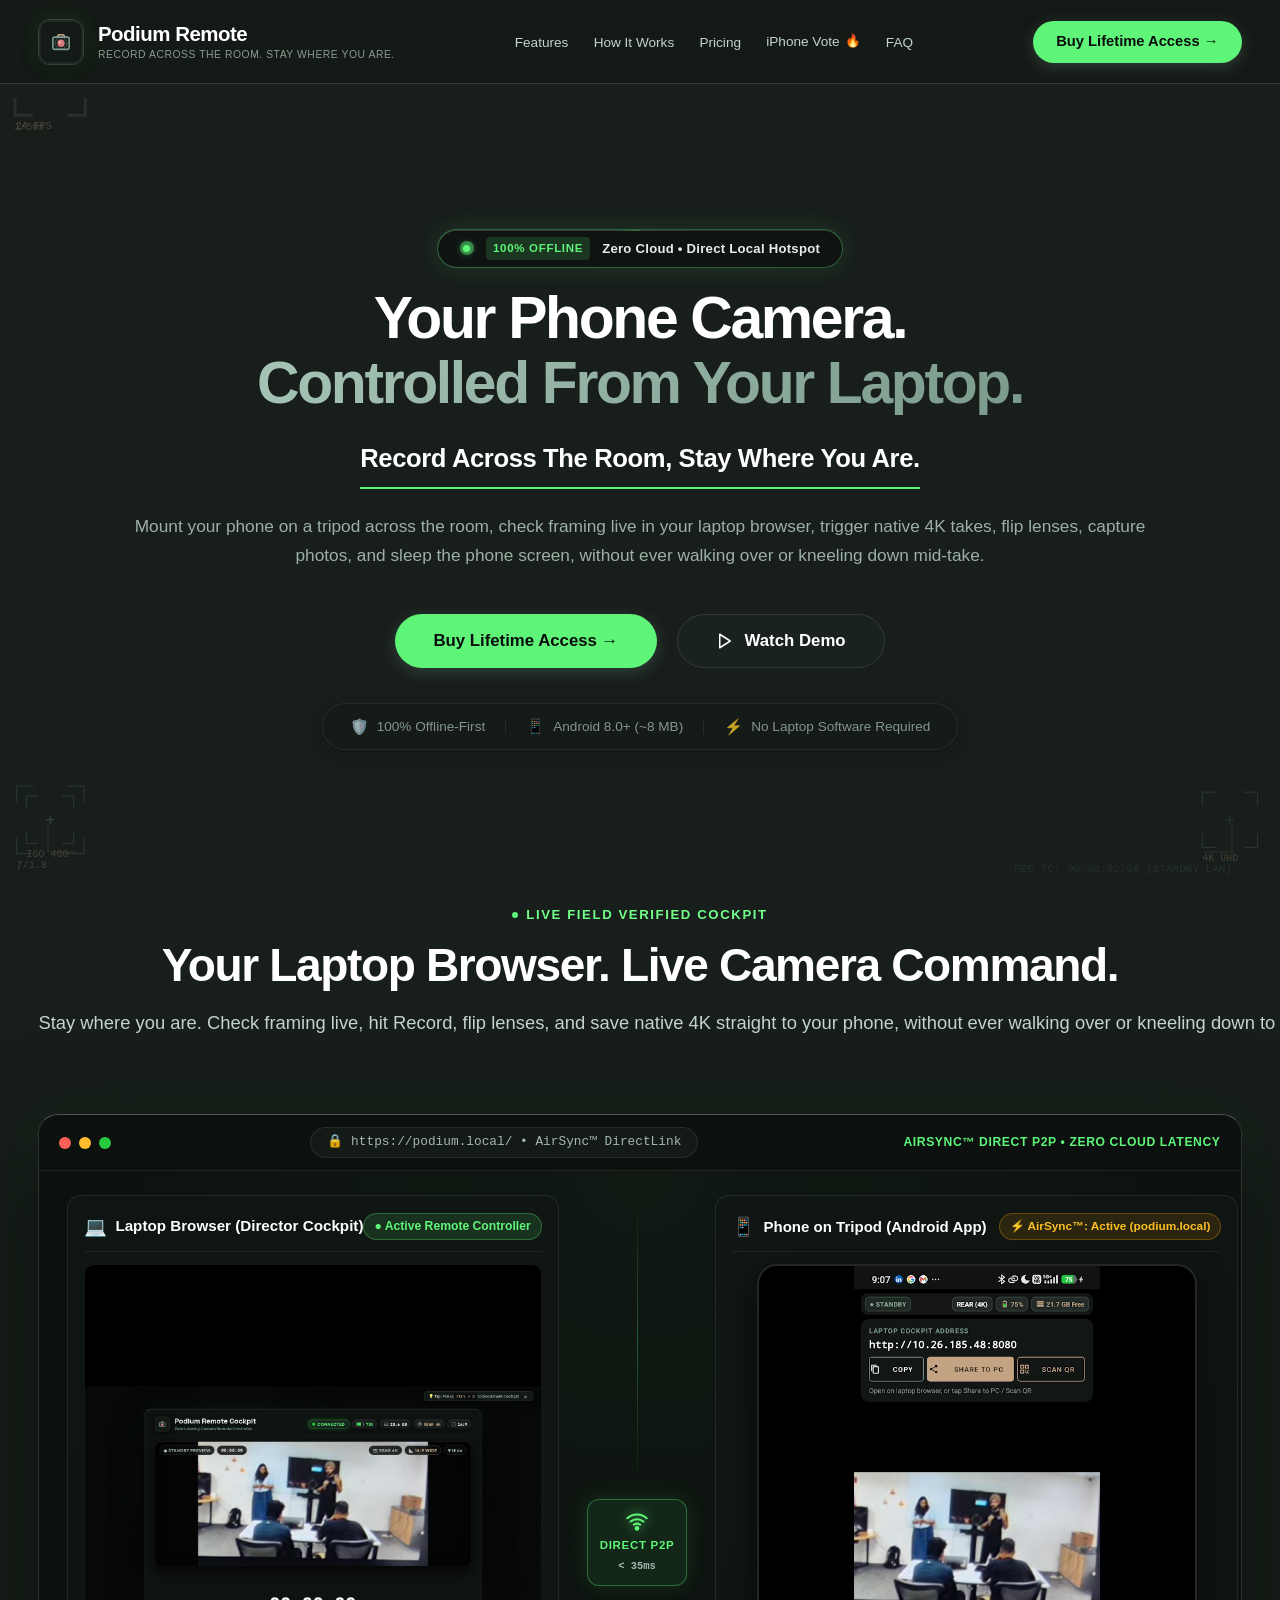
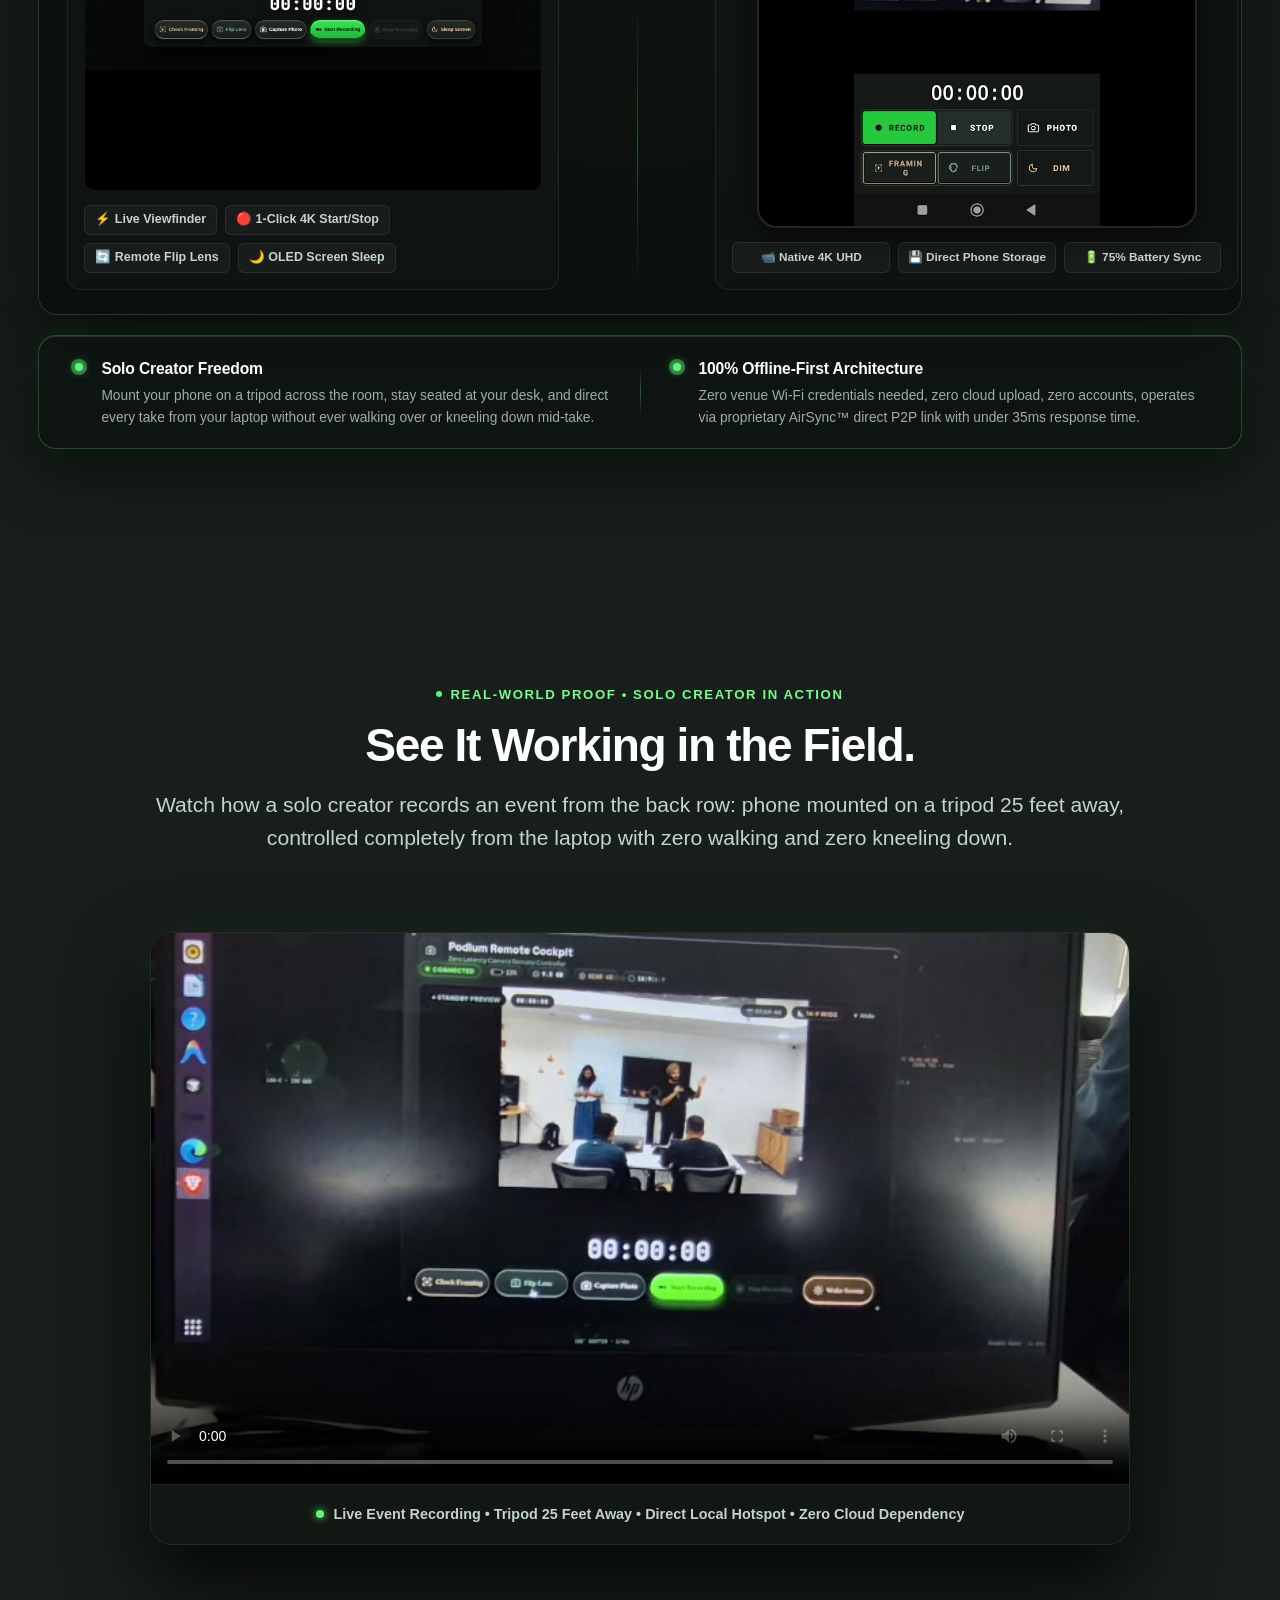
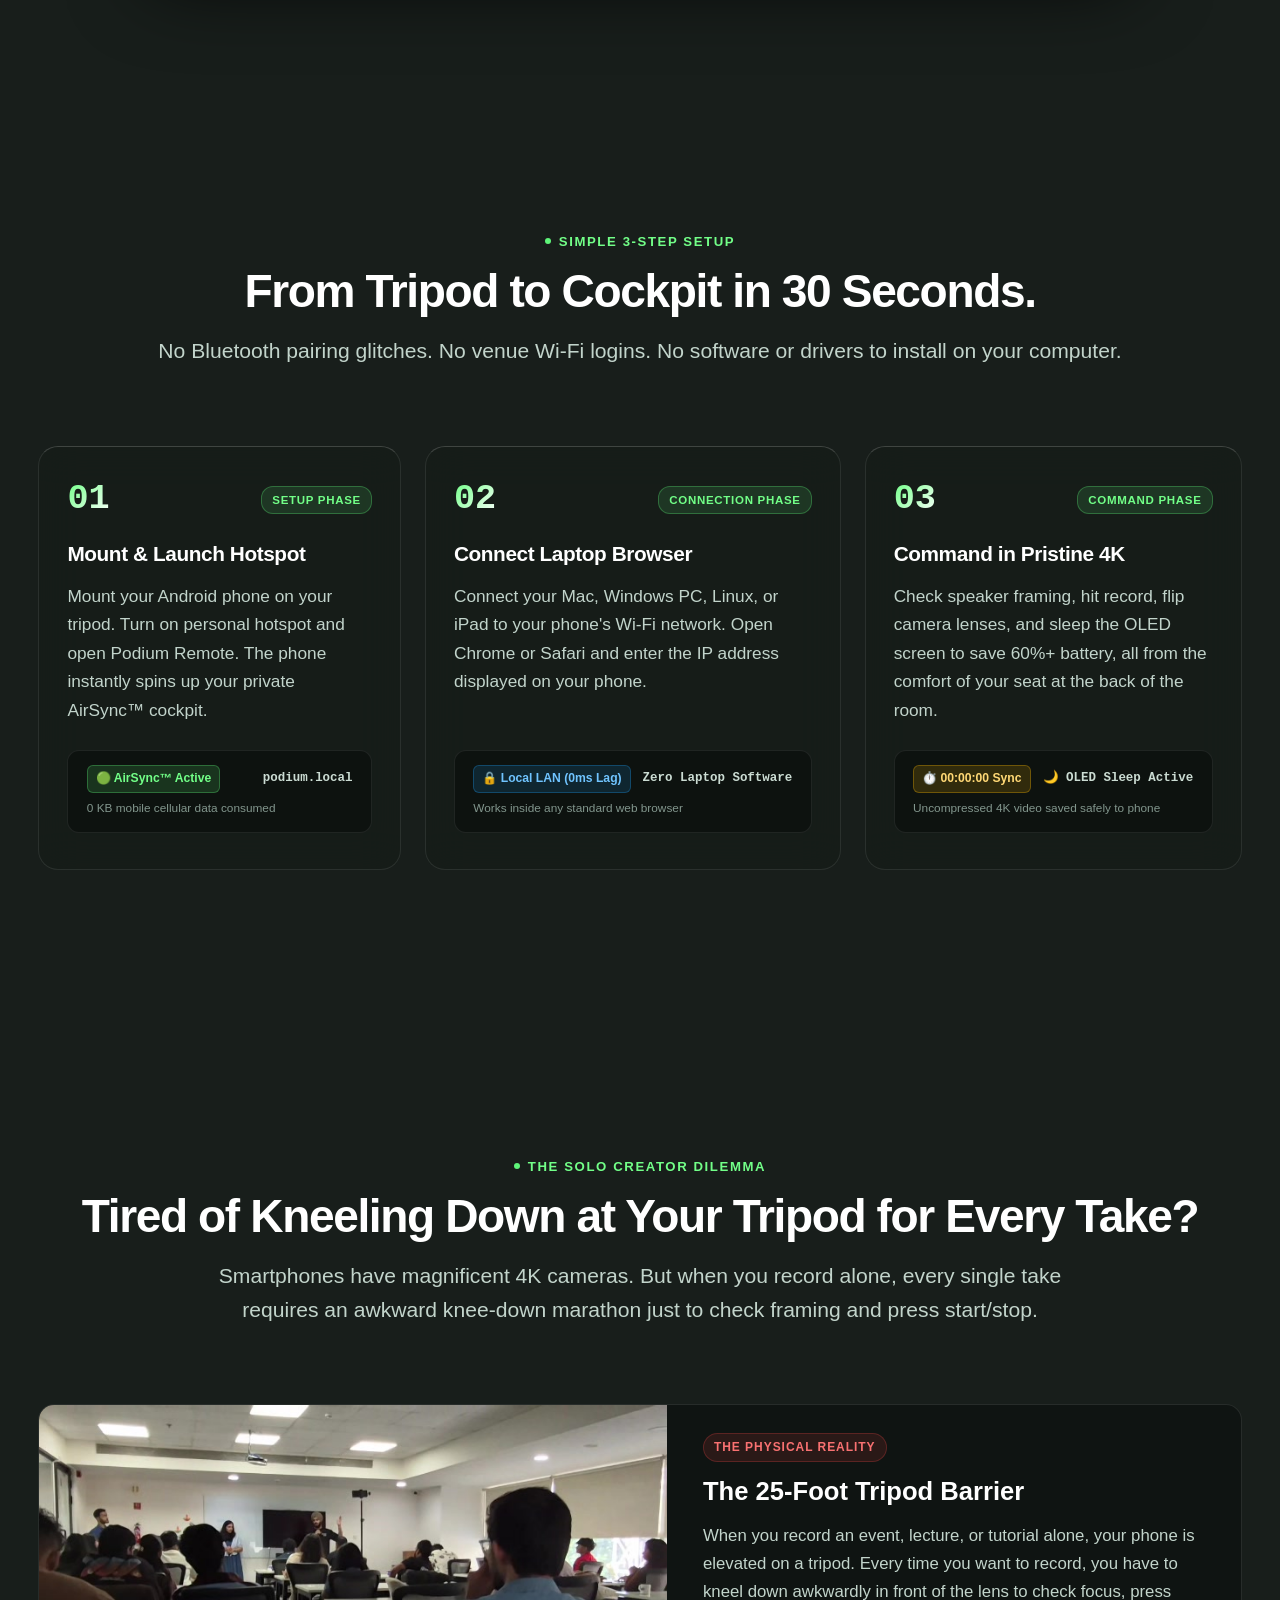
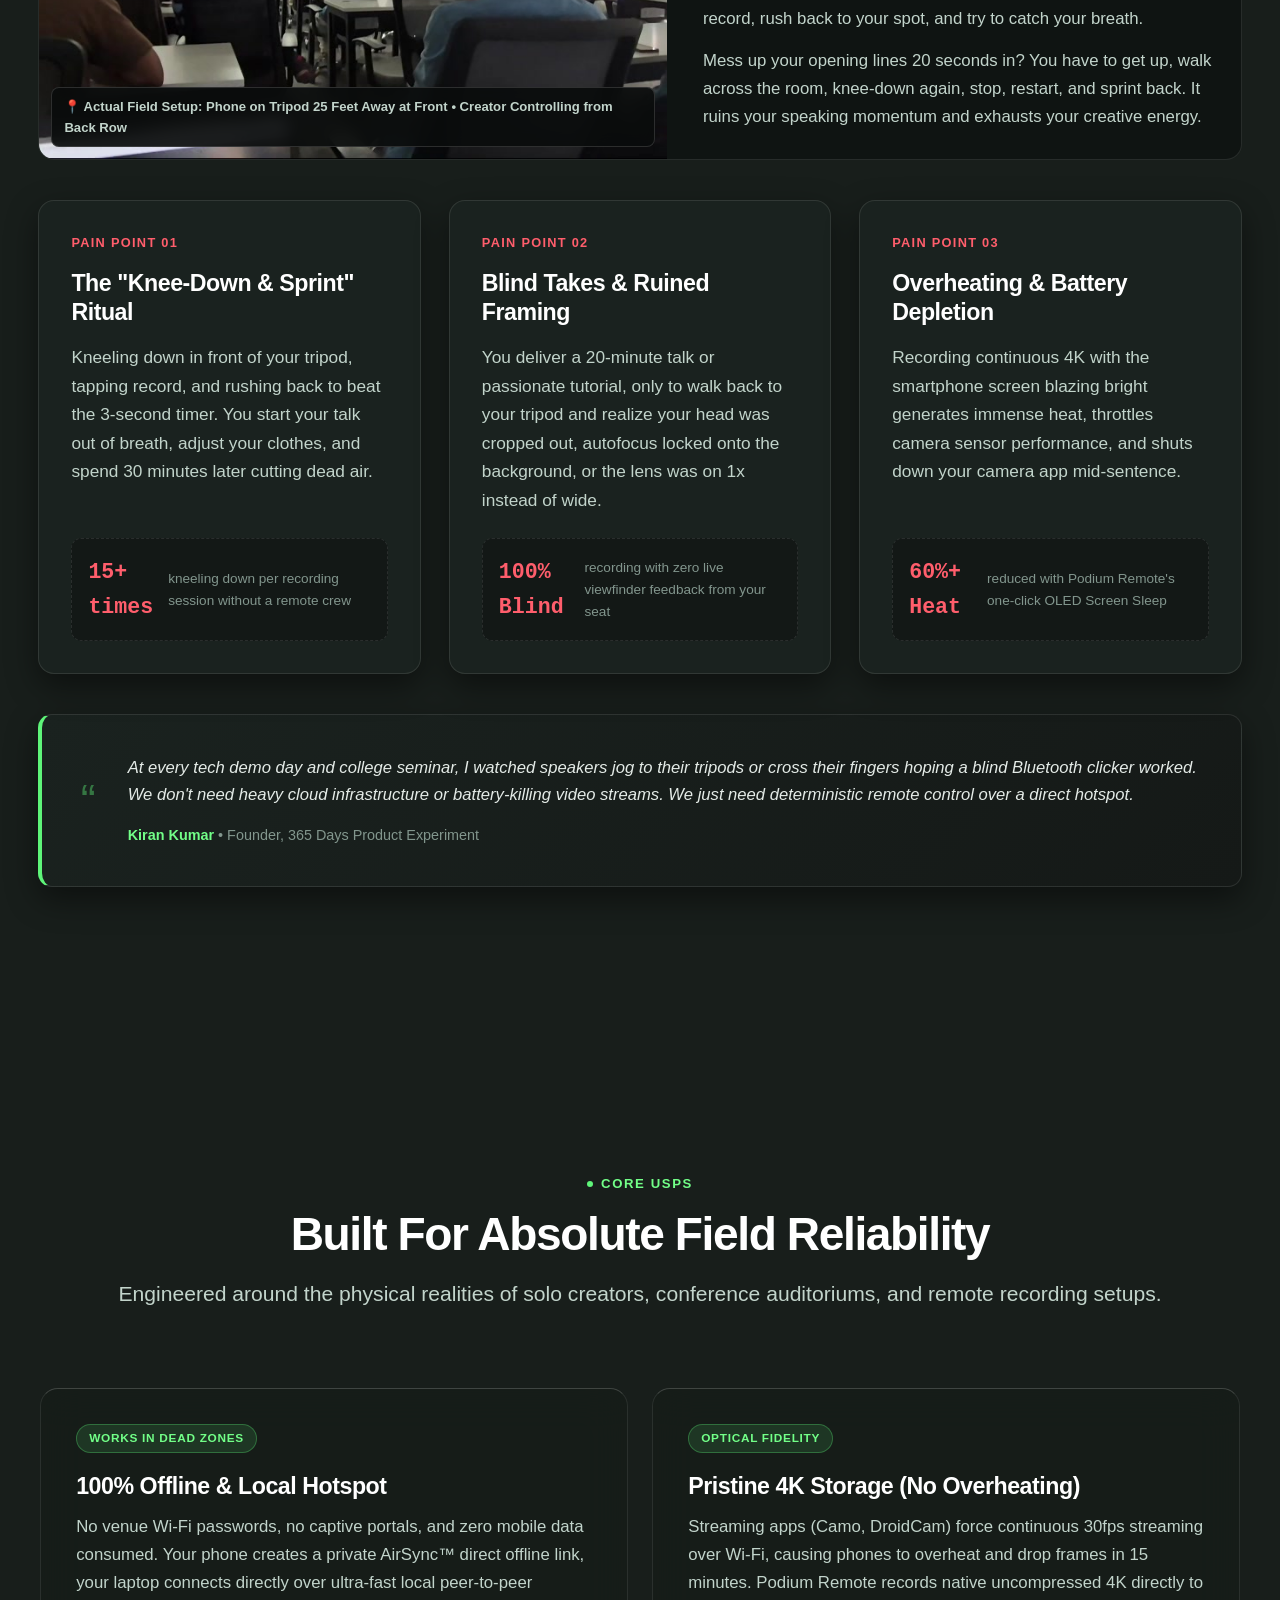
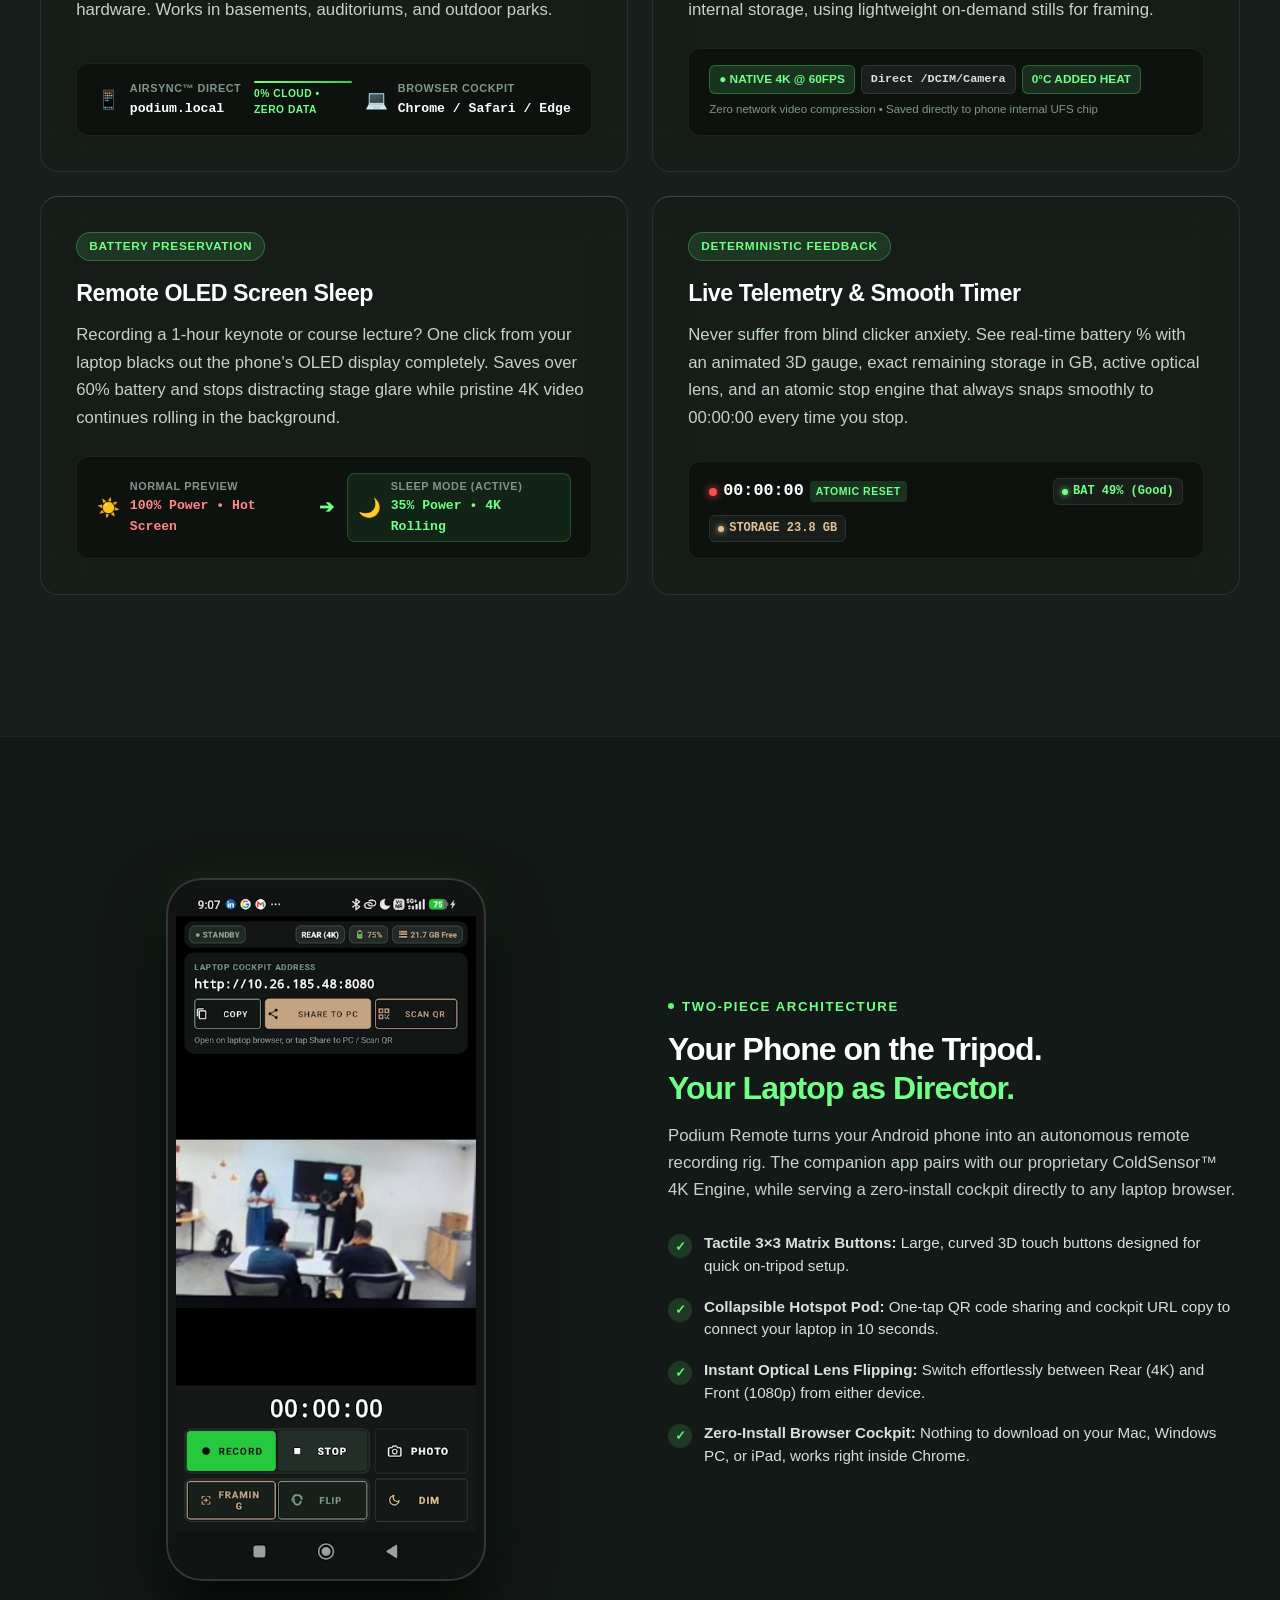
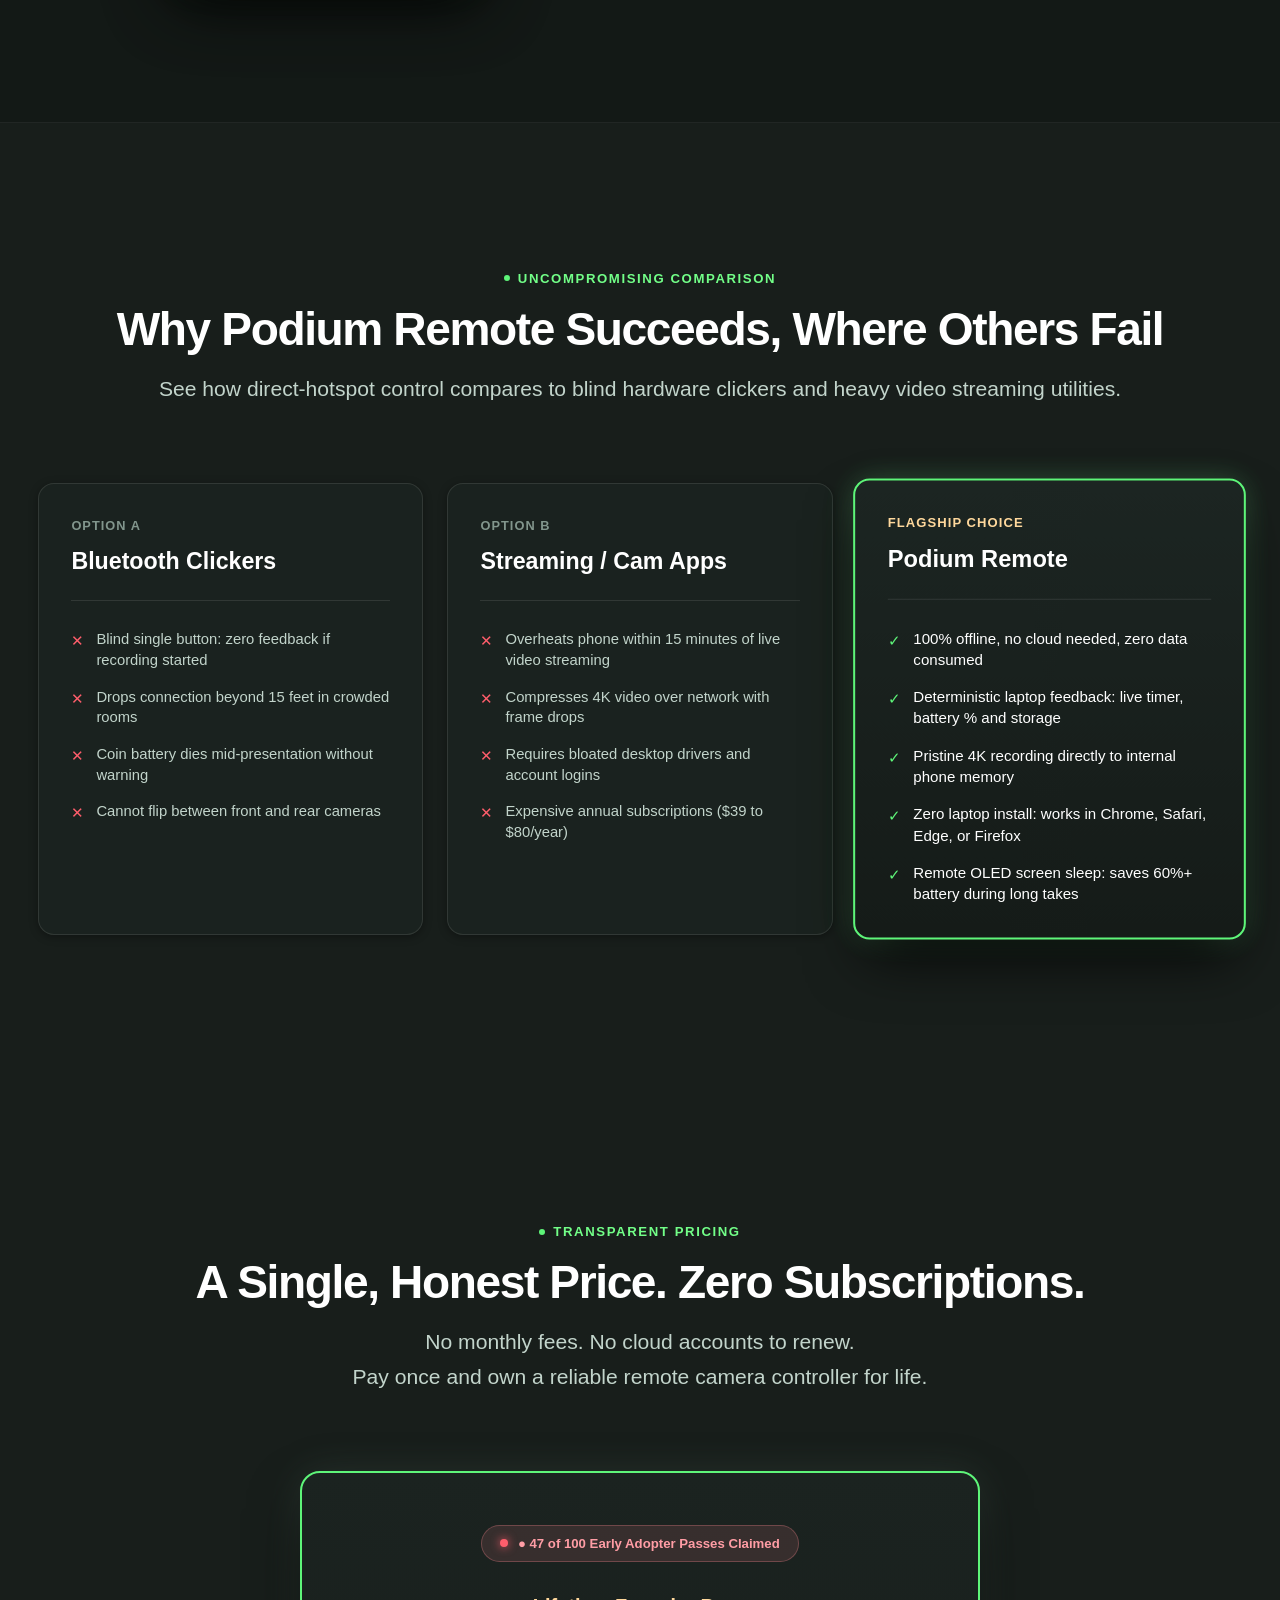
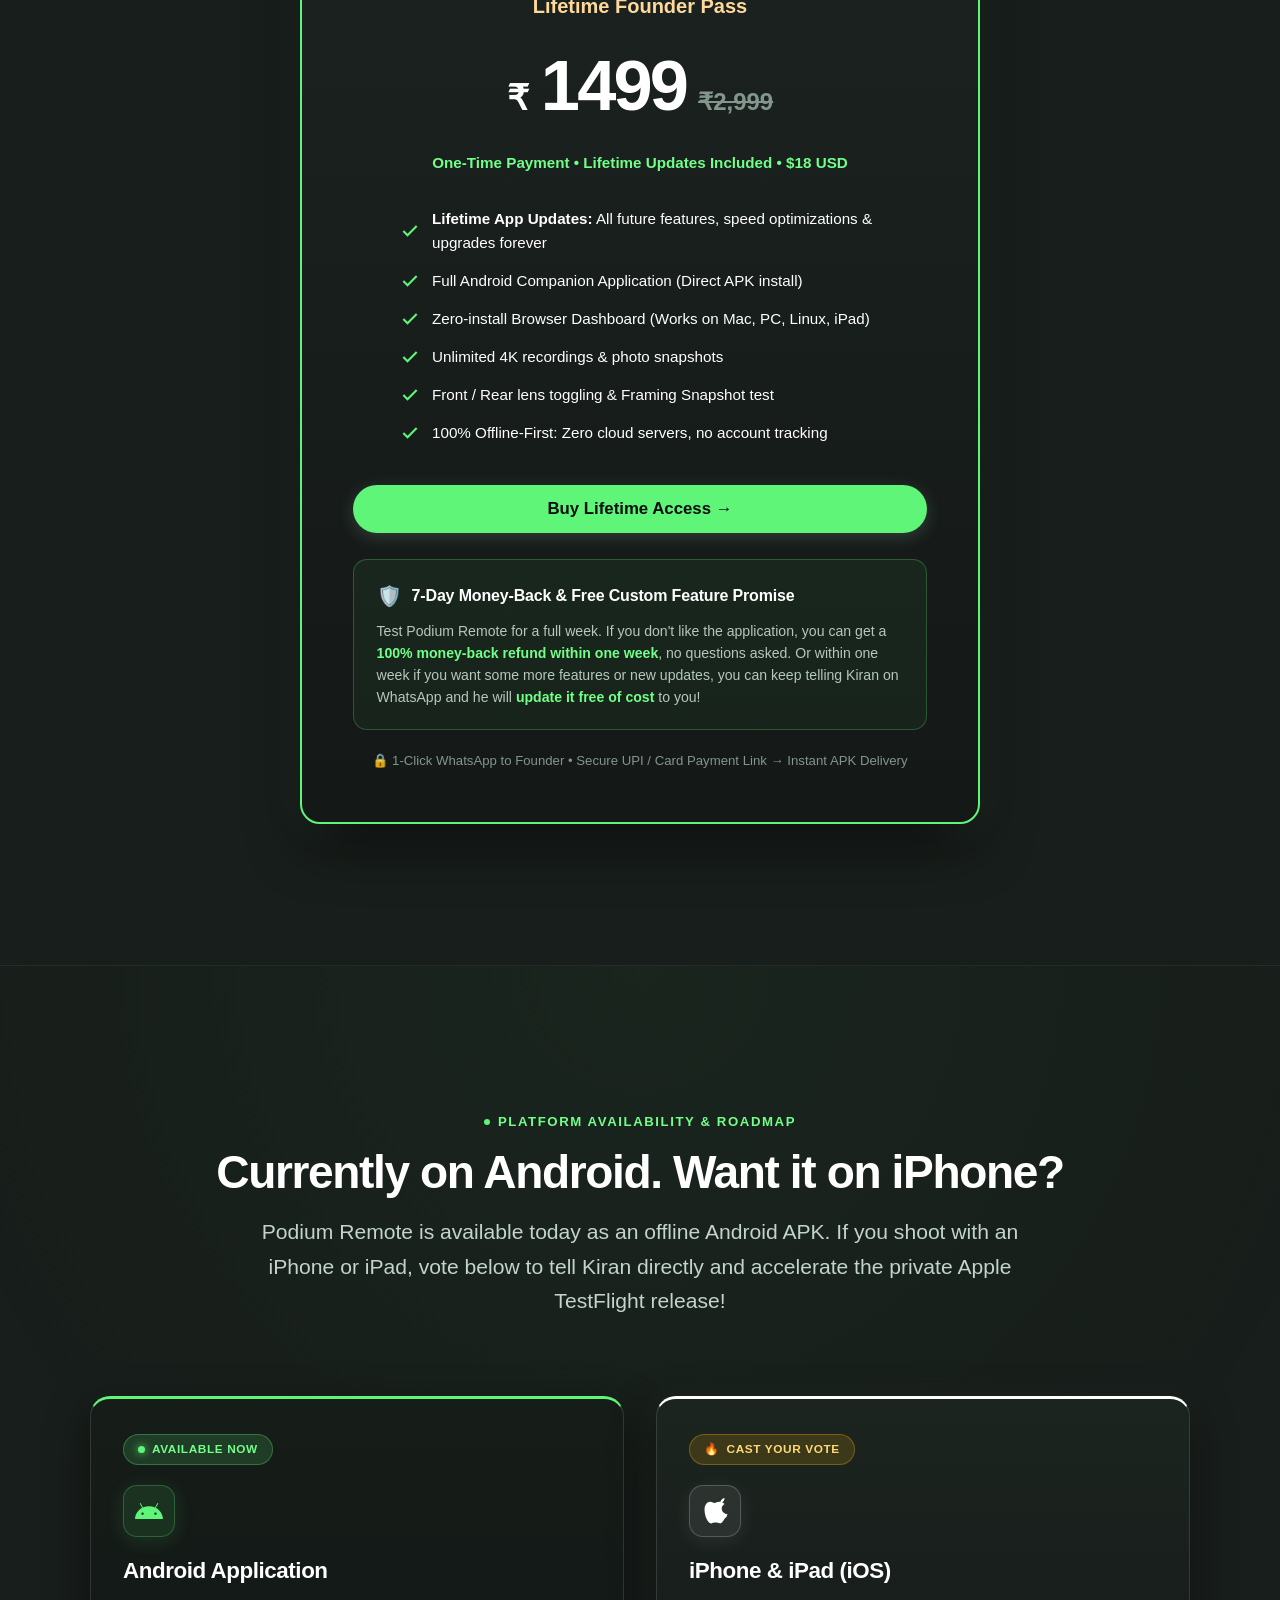
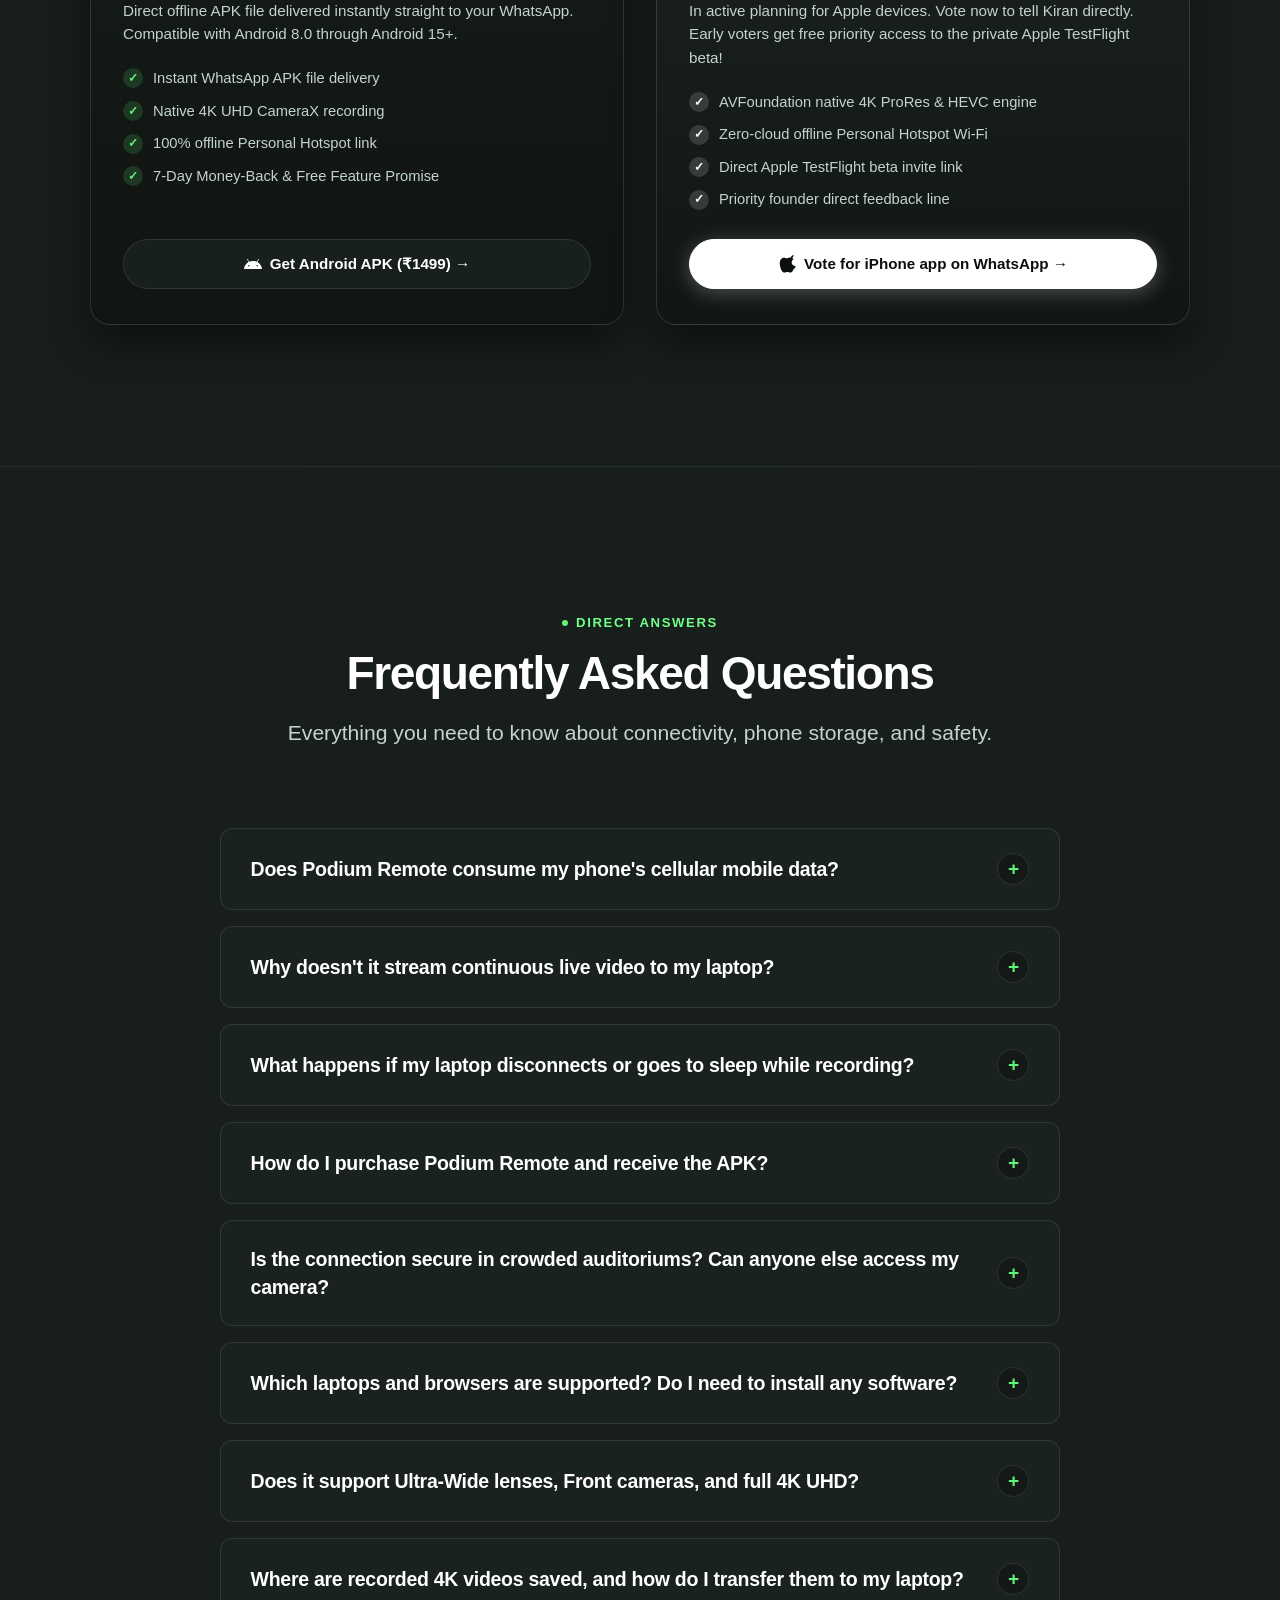
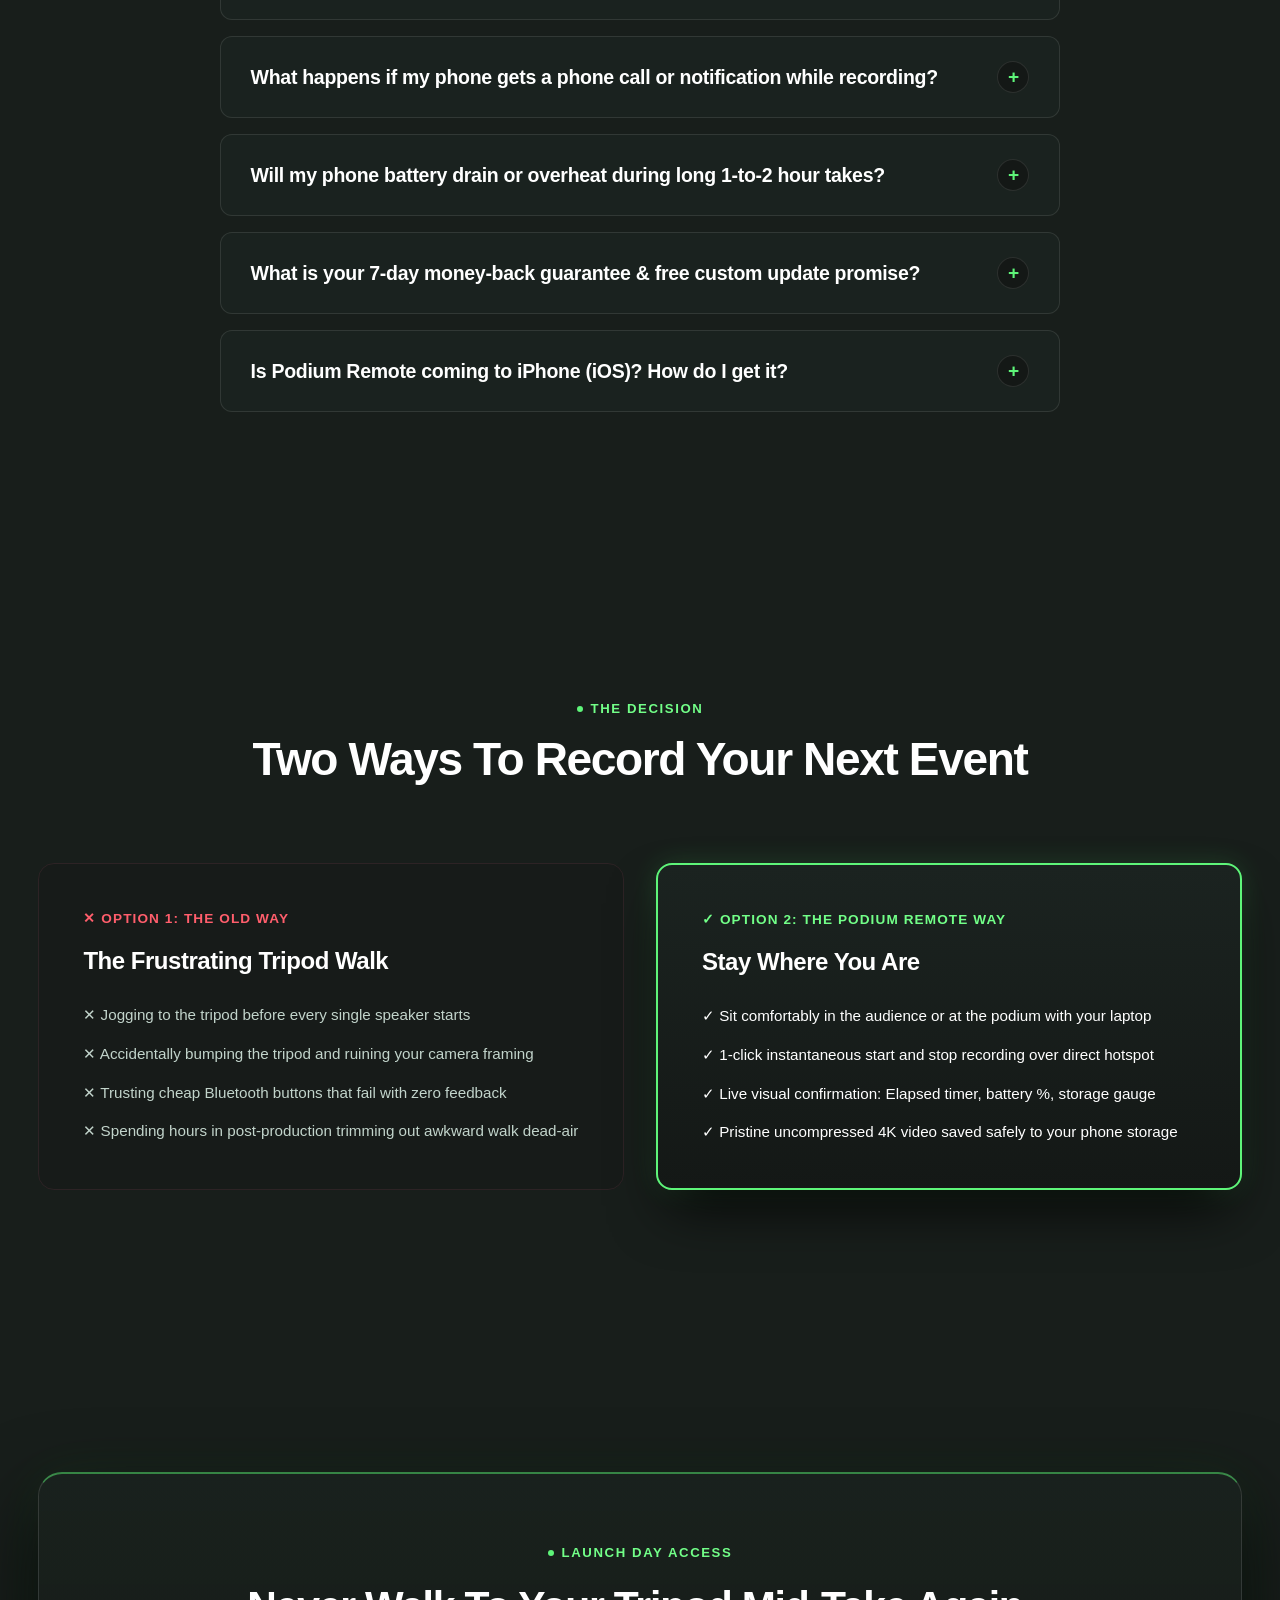
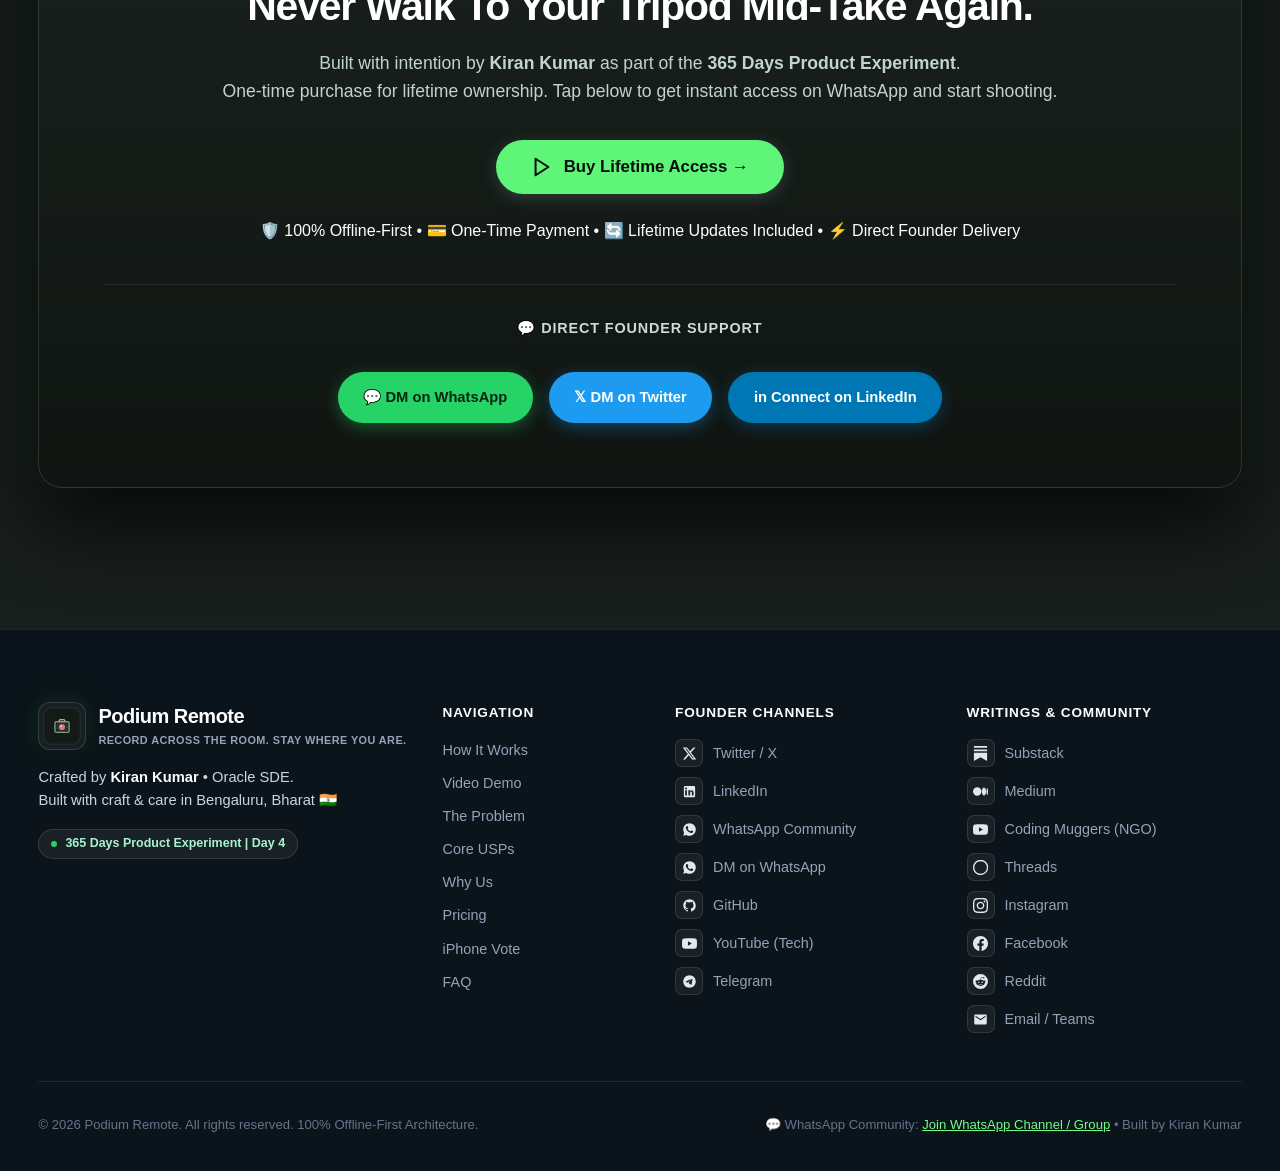
==== Podium_Remote_Landing_Page/index.html @ f4b868d1 "feat(day4): ship Podium Remote - offline-first camera cockpit and landing page" ====
<!DOCTYPE html>
<html lang="en">
<head>
  <meta charset="UTF-8">
  <meta name="viewport" content="width=device-width, initial-scale=1.0, maximum-scale=5.0">
  <title>Podium Remote — Your Phone Camera. Controlled From Your Laptop.</title>
  
  <!-- Meta Descriptions & Search Engine Directives -->
  <meta name="description" content="Control your Android tripod camera remotely from any laptop browser over your phone's personal hotspot. Zero cloud, zero video streaming lag, pristine 4K local storage.">
  <meta name="keywords" content="remote camera control, android camera hotspot, tripod camera controller, solo creator camera remote, event recording, kiran kumar">
  <meta name="author" content="Kiran Kumar">
  <link rel="canonical" href="https://podiumremote.app/">
  <meta name="theme-color" content="#121514">

  <!-- Open Graph / WhatsApp / Facebook / LinkedIn Link Preview -->
  <meta property="og:type" content="website">
  <meta property="og:site_name" content="Podium Remote">
  <meta property="og:title" content="Podium Remote — Your Phone Camera. Controlled From Your Laptop.">
  <meta property="og:description" content="Mount your phone on a tripod. Start, stop, and switch cameras directly from your laptop browser over your phone's personal hotspot. Zero cloud. Zero walking back.">
  <meta property="og:url" content="https://podiumremote.app/">
  <meta property="og:image" content="https://podiumremote.app/og-image.svg">
  <meta property="og:image:width" content="1200">
  <meta property="og:image:height" content="630">
  <meta property="og:image:alt" content="Podium Remote — Offline-First Camera Control Cockpit">

  <!-- Twitter / X Large Cards -->
  <meta name="twitter:card" content="summary_large_image">
  <meta name="twitter:site" content="@ErKiranKumar_">
  <meta name="twitter:creator" content="@ErKiranKumar_">
  <meta name="twitter:title" content="Podium Remote — Your Phone Camera. Controlled From Your Laptop.">
  <meta name="twitter:description" content="Mount your phone on a tripod. Start, stop, and switch cameras directly from your laptop browser over your phone's hotspot. Zero cloud. Zero walking back.">
  <meta name="twitter:image" content="https://podiumremote.app/og-image.svg">

  <!-- Favicon -->
  <link rel="icon" type="image/svg+xml" href="favicon.svg">
  <link rel="apple-touch-icon" href="favicon.svg">

  <!-- Stylesheet with cache-busting -->
  <link rel="stylesheet" href="style.css?v=5.3">

  <!-- Critical Platform Vote & FAQ Styles to guarantee zero unstyled flash / caching issues -->
  <style>
    .platform-cards-grid {
      display: grid !important;
      grid-template-columns: repeat(2, 1fr) !important;
      gap: 2rem !important;
      max-width: 1100px !important;
      margin: 0 auto !important;
    }
    .platform-card {
      background: linear-gradient(180deg, #161d19 0%, #101412 100%) !important;
      border: 1px solid rgba(255, 255, 255, 0.12) !important;
      border-radius: 20px !important;
      padding: 2.2rem 2rem !important;
      display: flex !important;
      flex-direction: column !important;
      position: relative !important;
      box-shadow: 0 16px 40px rgba(0, 0, 0, 0.5) !important;
      transition: transform 0.25s ease, border-color 0.25s ease, box-shadow 0.25s ease !important;
    }
    .platform-card.platform-android {
      border-top: 3px solid #5ef579 !important;
    }
    .platform-card.platform-ios {
      border-top: 3px solid #ffffff !important;
      background: linear-gradient(180deg, #1c2420 0%, #111614 100%) !important;
      box-shadow: 0 16px 40px rgba(0, 0, 0, 0.6), 0 0 35px rgba(255, 255, 255, 0.05) !important;
    }
    .platform-badge {
      align-self: flex-start !important;
      display: inline-flex !important;
      align-items: center !important;
      gap: 7px !important;
      font-size: 0.74rem !important;
      font-weight: 800 !important;
      letter-spacing: 0.05em !important;
      padding: 5px 14px !important;
      border-radius: 999px !important;
      margin-bottom: 1.25rem !important;
    }
    .platform-badge.live {
      background: rgba(94, 245, 121, 0.15) !important;
      color: #72ff88 !important;
      border: 1px solid rgba(94, 245, 121, 0.3) !important;
    }
    .platform-badge.vote {
      background: rgba(255, 184, 0, 0.15) !important;
      color: #ffd875 !important;
      border: 1px solid rgba(255, 184, 0, 0.3) !important;
    }
    .platform-specs,
    .platform-specs li {
      list-style: none !important;
      list-style-type: none !important;
      padding: 0 !important;
      margin: 0 !important;
    }
    .platform-specs {
      margin: 0 0 1.8rem 0 !important;
      display: flex !important;
      flex-direction: column !important;
      gap: 0.75rem !important;
      flex-grow: 1 !important;
    }
    .platform-specs li {
      font-size: 0.92rem !important;
      color: #c2d4cb !important;
      display: flex !important;
      align-items: center !important;
      gap: 10px !important;
      line-height: 1.4 !important;
    }
    .platform-specs .spec-check {
      display: inline-flex !important;
      align-items: center !important;
      justify-content: center !important;
      width: 20px !important;
      height: 20px !important;
      border-radius: 50% !important;
      background: rgba(94, 245, 121, 0.15) !important;
      color: #5ef579 !important;
      font-size: 0.75rem !important;
      font-weight: 800 !important;
      flex-shrink: 0 !important;
    }
    .platform-specs .spec-check.apple {
      background: rgba(255, 255, 255, 0.15) !important;
      color: #ffffff !important;
    }
    .btn-vote-apple {
      background: #ffffff !important;
      color: #0b0f0d !important;
      font-weight: 700 !important;
      border: 1px solid #ffffff !important;
      box-shadow: 0 4px 20px rgba(255, 255, 255, 0.25) !important;
    }
    .btn-vote-apple:hover {
      background: #e6e6e6 !important;
      transform: translateY(-2px) !important;
      box-shadow: 0 8px 25px rgba(255, 255, 255, 0.4) !important;
    }
    @media (max-width: 768px) {
      .platform-cards-grid {
        grid-template-columns: 1fr !important;
        gap: 1.25rem !important;
      }
      .platform-card {
        padding: 1.5rem 1.25rem !important;
      }
    }
  </style>

  <!-- JSON-LD Structured Data Schema for SEO -->
  <script type="application/ld+json">
  {
    "@context": "https://schema.org",
    "@type": "SoftwareApplication",
    "name": "Podium Remote",
    "operatingSystem": "Android 8.0+, Chrome, Safari, Edge, Firefox",
    "applicationCategory": "MultimediaApplication",
    "offers": {
      "@type": "Offer",
      "price": "1499",
      "priceCurrency": "INR"
    },
    "description": "Offline-first remote smartphone camera controller operating over AirSync™ direct P2P connection for event speakers and creators.",
    "author": {
      "@type": "Person",
      "name": "Kiran Kumar",
      "jobTitle": "Software Engineer",
      "sameAs": [
        "https://www.linkedin.com/in/kiran-kumar-sde/",
        "https://x.com/ErKiranKumar_",
        "https://github.com/Kiran-pro2001"
      ]
    }
  }
  </script>
</head>
<body>

  <!-- Low-CPU Ambient Particle Canvas -->
  <canvas id="ambient-canvas"></canvas>

  <!-- ==========================================================================
       Navigation Bar
       ========================================================================== -->
  <header class="site-header">
    <div class="container">
      <nav class="navbar" aria-label="Main Navigation">
        <a href="#" class="brand-link" aria-label="Podium Remote Home">
          <div class="brand-icon">
            <svg viewBox="0 0 108 108" fill="none" xmlns="http://www.w3.org/2000/svg" width="44" height="44">
              <rect width="108" height="108" rx="24" fill="#141a17"/>
              <rect x="2" y="2" width="104" height="104" rx="22" stroke="#26332d" stroke-width="3"/>
              <path d="M48 36H60L64 42H44L48 36Z" stroke="#c5a582" stroke-width="3.5" stroke-linejoin="round" fill="#1e2622"/>
              <rect x="34" y="42" width="40" height="30" rx="4" stroke="#7a9a8b" stroke-width="4" fill="#18201c"/>
              <circle cx="54" cy="57" r="9" fill="#d9777f"/>
              <circle cx="54" cy="57" r="14" stroke="#7a9a8b" stroke-width="1.8" stroke-dasharray="3 2.5"/>
              <circle cx="51.5" cy="54.5" r="2.5" fill="#ffffff" opacity="0.6"/>
            </svg>
          </div>
          <div class="brand-text-group">
            <span class="brand-name">Podium Remote</span>
            <span class="brand-tagline">Record across the room. Stay where you are.</span>
          </div>
        </a>

        <ul class="nav-links">
          <li><a href="#features" class="nav-link">Features</a></li>
          <li><a href="#how-it-works" class="nav-link">How It Works</a></li>
          <li><a href="#pricing" class="nav-link">Pricing</a></li>
          <li><a href="#platform-vote" class="nav-link nav-link-highlight">iPhone Vote <span class="nav-badge">🔥</span></a></li>
          <li><a href="#faq" class="nav-link">FAQ</a></li>
        </ul>

        <div class="nav-actions">
          <a href="https://wa.me/918590658979?text=Hi%20Kiran%2C%20I%20want%20to%20buy%20Podium%20Remote%20Lifetime%20Access.%20Please%20share%20the%20details!" target="_blank" rel="noopener noreferrer" class="btn btn-primary btn-sm btn-oval">Buy Lifetime Access →</a>
        </div>
      </nav>
    </div>
  </header>

  <main>
    <!-- ==========================================================================
         1. Full-Viewport Hero Fold (100% Viewport Centered)
         ========================================================================== -->
    <section class="section hero-section" id="hero">
      <div class="container hero-container">
        
        <!-- Live Telemetry Experience Flag -->
        <div class="hero-pill-wrapper">
          <div class="status-pill">
            <span class="beacon-radar-wrap">
              <span class="beacon-ping"></span>
              <span class="beacon-dot"></span>
            </span>
            <span class="telemetry-badge">100% OFFLINE</span>
            <span class="telemetry-text">Zero Cloud • Direct Local Hotspot</span>
          </div>
        </div>

        <!-- Grand Main Heading -->
        <h1 class="hero-title">
          Your Phone Camera.<br>
          <span class="text-accent">Controlled From Your Laptop.</span>
        </h1>

        <!-- Subheading with Underline Lead & Unbold Body -->
        <div class="hero-subhead-wrapper">
          <div class="hero-subhead-lead-box">
            <span class="hero-subhead-lead">Record Across The Room, Stay Where You Are.</span>
          </div>
          <p class="hero-subhead-body">
            Mount your phone on a tripod across the room, check framing live in your laptop browser, trigger native 4K takes, flip lenses, capture photos, and sleep the phone screen, without ever walking over or kneeling down mid-take.
          </p>
        </div>

        <!-- Oval / Curve-Shaped CTA Group -->
        <div class="hero-cta-group">
          <a href="https://wa.me/918590658979?text=Hi%20Kiran%2C%20I%20want%20to%20buy%20Podium%20Remote%20Lifetime%20Access.%20Please%20share%20the%20details!" target="_blank" rel="noopener noreferrer" class="btn btn-primary btn-oval">
            Buy Lifetime Access →
          </a>
          <a href="#demo-video" class="btn btn-secondary btn-oval">
            <svg width="18" height="18" viewBox="0 0 24 24" fill="none" stroke="currentColor" stroke-width="2" stroke-linecap="round" stroke-linejoin="round">
              <polygon points="5 3 19 12 5 21 5 3"/>
            </svg>
            Watch Demo
          </a>
        </div>

        <!-- Subtle Background Glassmorphism Proof Container -->
        <div class="hero-proof-glass">
          <div class="proof-glass-item">
            <span class="proof-glass-icon">🛡️</span>
            <span class="proof-glass-text">100% Offline-First</span>
          </div>
          <div class="proof-glass-divider"></div>
          <div class="proof-glass-item">
            <span class="proof-glass-icon">📱</span>
            <span class="proof-glass-text">Android 8.0+ (~8 MB)</span>
          </div>
          <div class="proof-glass-divider"></div>
          <div class="proof-glass-item">
            <span class="proof-glass-icon">⚡</span>
            <span class="proof-glass-text">No Laptop Software Required</span>
          </div>
        </div>

      </div>
    </section>

    <!-- ==========================================================================
         2. Interactive Walkthrough Frame / Live Cockpit Simulator
         ========================================================================== -->
    <section class="section cockpit-showcase-section" id="cockpit-demo">
      <div class="container">
        
        <div class="section-header">
          <div class="section-label">
            <span class="dot"></span>
            <span>Live Field Verified Cockpit</span>
          </div>
          <h2 class="section-title">Your Laptop Browser. Live Camera Command.</h2>
          <p class="section-subtitle cockpit-subtitle">
            Stay where you are. Check framing live, hit Record, flip lenses, and save native 4K straight to your phone, without ever walking over or kneeling down to touch the tripod.
          </p>
        </div>

        <!-- Web Highlights-Inspired Live Showcase Frame -->
        <div class="live-showcase-container">
          <!-- Browser Titlebar -->
          <div class="showcase-titlebar">
            <div class="showcase-traffic-lights">
              <span class="traffic-light red"></span>
              <span class="traffic-light yellow"></span>
              <span class="traffic-light green"></span>
            </div>

            <div class="showcase-url-badge">
              <span>🔒 https://podium.local/ • AirSync™ DirectLink</span>
            </div>

            <div class="showcase-status-badge">
              <span class="status-pulse-dot"></span>
              <span>AirSync™ Direct P2P • Zero Cloud Latency</span>
            </div>
          </div>

          <!-- Dual Device Container: One by One Inside the Rectangular Box -->
          <div class="showcase-dual-box">
            
            <!-- 1. Laptop Browser Cockpit View -->
            <div class="dual-device-col laptop-col">
              <div class="dual-device-header">
                <div class="device-label-group">
                  <span class="device-icon">💻</span>
                  <span class="device-title">Laptop Browser (Director Cockpit)</span>
                </div>
                <span class="device-status-pill green">● Active Remote Controller</span>
              </div>

              <div class="device-image-frame laptop-frame">
                <img src="assets/cockpit-dashboard-live.png" alt="Podium Remote Laptop Web Cockpit Dashboard" class="device-img" />
              </div>

              <div class="device-feature-tokens">
                <span class="mini-token">⚡ Live Viewfinder</span>
                <span class="mini-token">🔴 1-Click 4K Start/Stop</span>
                <span class="mini-token">🔄 Remote Flip Lens</span>
                <span class="mini-token">🌙 OLED Screen Sleep</span>
              </div>
            </div>

            <!-- Direct P2P Wireless Link Divider (No Bidirectional Arrow) -->
            <div class="dual-sync-divider">
              <div class="divider-line"></div>
              <div class="sync-badge-pill" title="Direct Offline Hotspot Link">
                <svg class="sync-wifi-icon" width="22" height="22" viewBox="0 0 24 24" fill="none" stroke="#5ef579" stroke-width="2.2" stroke-linecap="round" stroke-linejoin="round">
                  <path d="M5 12.55a11 11 0 0 1 14.08 0"/>
                  <path d="M1.42 9a16 16 0 0 1 21.16 0"/>
                  <path d="M8.53 16.11a6 6 0 0 1 6.95 0"/>
                  <circle cx="12" cy="20" r="1.5" fill="#5ef579"/>
                </svg>
                <span class="sync-badge-label">DIRECT P2P</span>
                <span class="sync-badge-latency">&lt; 35ms</span>
              </div>
              <div class="divider-line"></div>
            </div>

            <!-- 2. Phone on Tripod Companion View -->
            <div class="dual-device-col phone-col">
              <div class="dual-device-header phone-header-row">
                <div class="device-label-group">
                  <span class="device-icon">📱</span>
                  <span class="device-title">Phone on Tripod (Android App)</span>
                </div>
                <span class="device-status-pill amber">⚡ AirSync™: Active (podium.local)</span>
              </div>

              <div class="device-image-frame phone-frame">
                <img src="assets/phone-companion-screen-synced.png" alt="Podium Remote Phone Companion App Screen" class="device-img phone-app-img" />
              </div>

              <div class="phone-tokens-row">
                <span class="mini-token">📹 Native 4K UHD</span>
                <span class="mini-token">💾 Direct Phone Storage</span>
                <span class="mini-token">🔋 75% Battery Sync</span>
              </div>
            </div>

          </div>

        </div>

        <!-- Separate Floating Glassmorphism Proof Card -->
        <div class="showcase-floating-freedom-card">
          <div class="freedom-card-col">
            <div class="freedom-beacon-wrap">
              <span class="freedom-ping"></span>
              <span class="freedom-dot"></span>
            </div>
            <div class="freedom-text-wrap">
              <span class="freedom-title">Solo Creator Freedom</span>
              <span class="freedom-desc">Mount your phone on a tripod across the room, stay seated at your desk, and direct every take from your laptop without ever walking over or kneeling down mid-take.</span>
            </div>
          </div>
          <div class="freedom-card-divider"></div>
          <div class="freedom-card-col">
            <div class="freedom-beacon-wrap green-beacon">
              <span class="freedom-ping green-ping"></span>
              <span class="freedom-dot green-dot"></span>
            </div>
            <div class="freedom-text-wrap">
              <span class="freedom-title">100% Offline-First Architecture</span>
              <span class="freedom-desc">Zero venue Wi-Fi credentials needed, zero cloud upload, zero accounts, operates via proprietary AirSync™ direct P2P link with under 35ms response time.</span>
            </div>
          </div>
        </div>

      </div>
    </section>

    <!-- ==========================================================================
         Field Video Demo Section
         ========================================================================== -->
    <section class="section video-demo-section" id="demo-video">
      <div class="container">
        
        <div class="section-header">
          <div class="section-label">
            <span class="dot"></span>
            <span>Real-World Proof • Solo Creator In Action</span>
          </div>
          <h2 class="section-title">See It Working in the Field.</h2>
          <p class="section-subtitle video-demo-subtitle">
            Watch how a solo creator records an event from the back row: phone mounted on a tripod 25 feet away, <br class="sub-break-desktop">controlled completely from the laptop with zero walking and zero kneeling down.
          </p>
        </div>

        <div class="video-container-wrap">
          <div class="video-frame">
            <video id="field-demo-video" controls playsinline preload="metadata" poster="assets/video_stills/still_015.jpg">
              <source src="assets/demo_web.mp4" type="video/mp4">
              <source src="assets/demo.mp4" type="video/mp4">
              Your browser does not support HTML5 video.
            </video>
            <div class="video-caption-bar">
              <span class="video-status-dot"></span>
              <span>Live Event Recording • Tripod 25 Feet Away • Direct Local Hotspot • Zero Cloud Dependency</span>
            </div>
          </div>
        </div>

      </div>
    </section>


    <!-- ==========================================================================
         Simple 3-Step Setup Flow (Web Highlights Style)
         ========================================================================== -->
    <section class="section" id="how-it-works">
      <div class="container">
        
        <div class="section-header">
          <div class="section-label">
            <span class="dot"></span>
            <span>Simple 3-Step Setup</span>
          </div>
          <h2 class="section-title">From Tripod to Cockpit in 30 Seconds.</h2>
          <p class="section-subtitle single-line-subtitle">
            No Bluetooth pairing glitches. No venue Wi-Fi logins. No software or drivers to install on your computer.
          </p>
        </div>

        <div class="steps-grid">
          
          <!-- Step 1 -->
          <div class="step-card">
            <div class="step-header">
              <div class="step-number">01</div>
              <span class="step-pill">SETUP PHASE</span>
            </div>
            <h3 class="step-title">Mount & Launch Hotspot</h3>
            <p class="step-desc">
              Mount your Android phone on your tripod. Turn on personal hotspot and open Podium Remote. The phone instantly spins up your private AirSync™ cockpit.
            </p>
            <div class="step-visual">
              <div class="step-metric-row">
                <span class="step-badge green">🟢 AirSync™ Active</span>
                <span class="step-ip-text">podium.local</span>
              </div>
              <div class="step-sub-note">0 KB mobile cellular data consumed</div>
            </div>
          </div>

          <!-- Step 2 -->
          <div class="step-card">
            <div class="step-header">
              <div class="step-number">02</div>
              <span class="step-pill">CONNECTION PHASE</span>
            </div>
            <h3 class="step-title">Connect Laptop Browser</h3>
            <p class="step-desc">
              Connect your Mac, Windows PC, Linux, or iPad to your phone's Wi-Fi network. Open Chrome or Safari and enter the IP address displayed on your phone.
            </p>
            <div class="step-visual">
              <div class="step-metric-row">
                <span class="step-badge blue">🔒 Local LAN (0ms Lag)</span>
                <span class="step-ip-text">Zero Laptop Software</span>
              </div>
              <div class="step-sub-note">Works inside any standard web browser</div>
            </div>
          </div>

          <!-- Step 3 -->
          <div class="step-card">
            <div class="step-header">
              <div class="step-number">03</div>
              <span class="step-pill">COMMAND PHASE</span>
            </div>
            <h3 class="step-title">Command in Pristine 4K</h3>
            <p class="step-desc">
              Check speaker framing, hit record, flip camera lenses, and sleep the OLED screen to save 60%+ battery, all from the comfort of your seat at the back of the room.
            </p>
            <div class="step-visual">
              <div class="step-metric-row">
                <span class="step-badge amber">⏱️ 00:00:00 Sync</span>
                <span class="step-ip-text">🌙 OLED Sleep Active</span>
              </div>
              <div class="step-sub-note">Uncompressed 4K video saved safely to phone</div>
            </div>
          </div>

        </div>

      </div>
    </section>

    <!-- ==========================================================================
         3. The Solo Creator Knee-Down Dilemma
         ========================================================================== -->
    <section class="section" id="problem">
      <div class="container">
        
        <div class="section-header">
          <div class="section-label">
            <span class="dot"></span>
            <span>The Solo Creator Dilemma</span>
          </div>
          <h2 class="section-title">Tired of Kneeling Down at Your Tripod for Every Take?</h2>
          <p class="section-subtitle problem-subtitle">
            Smartphones have magnificent 4K cameras. But when you record alone, every single take <br class="sub-break-desktop">requires an awkward knee-down marathon just to check framing and press start/stop.
          </p>
        </div>

        <!-- Real Event Setup Proof Context Banner -->
        <div class="problem-context-banner">
          <div class="problem-context-visual">
            <img src="assets/solo-creator-room-context.jpg" alt="Actual event setup: tripod elevated at the front, creator controlling from the back row" />
            <div class="context-overlay-pill">
              <span>📍 Actual Field Setup: Phone on Tripod 25 Feet Away at Front • Creator Controlling from Back Row</span>
            </div>
          </div>
          <div class="problem-context-content">
            <span class="problem-pill-tag">THE PHYSICAL REALITY</span>
            <h3>The 25-Foot Tripod Barrier</h3>
            <p>
              When you record an event, lecture, or tutorial alone, your phone is elevated on a tripod. Every time you want to record, you have to kneel down awkwardly in front of the lens to check focus, press record, rush back to your spot, and try to catch your breath.
            </p>
            <p>
              Mess up your opening lines 20 seconds in? You have to get up, walk across the room, knee-down again, stop, restart, and sprint back. It ruins your speaking momentum and exhausts your creative energy.
            </p>
          </div>
        </div>

        <!-- 3 Expanded Reality Cards -->
        <div class="reality-cards-grid">
          <!-- Card 1 -->
          <div class="reality-card">
            <div>
              <div class="reality-tag">PAIN POINT 01</div>
              <h3 class="reality-title">The "Knee-Down & Sprint" Ritual</h3>
              <p class="reality-body">
                Kneeling down in front of your tripod, tapping record, and rushing back to beat the 3-second timer. You start your talk out of breath, adjust your clothes, and spend 30 minutes later cutting dead air.
              </p>
            </div>
            <div class="reality-visual-metric">
              <span class="loss-number">15+ times</span>
              <span>kneeling down per recording session without a remote crew</span>
            </div>
          </div>

          <!-- Card 2 -->
          <div class="reality-card">
            <div>
              <div class="reality-tag">PAIN POINT 02</div>
              <h3 class="reality-title">Blind Takes & Ruined Framing</h3>
              <p class="reality-body">
                You deliver a 20-minute talk or passionate tutorial, only to walk back to your tripod and realize your head was cropped out, autofocus locked onto the background, or the lens was on 1x instead of wide.
              </p>
            </div>
            <div class="reality-visual-metric">
              <span class="loss-number">100% Blind</span>
              <span>recording with zero live viewfinder feedback from your seat</span>
            </div>
          </div>

          <!-- Card 3 -->
          <div class="reality-card">
            <div>
              <div class="reality-tag">PAIN POINT 03</div>
              <h3 class="reality-title">Overheating & Battery Depletion</h3>
              <p class="reality-body">
                Recording continuous 4K with the smartphone screen blazing bright generates immense heat, throttles camera sensor performance, and shuts down your camera app mid-sentence.
              </p>
            </div>
            <div class="reality-visual-metric">
              <span class="loss-number">60%+ Heat</span>
              <span>reduced with Podium Remote's one-click OLED Screen Sleep</span>
            </div>
          </div>
        </div>

        <!-- Founder Quote Banner -->
        <div class="founder-quote-banner">
          <div class="quote-glyph">“</div>
          <div class="quote-content">
            <p class="quote-text">
              At every tech demo day and college seminar, I watched speakers jog to their tripods or cross their fingers hoping a blind Bluetooth clicker worked. We don't need heavy cloud infrastructure or battery-killing video streams. We just need deterministic remote control over a direct hotspot.
            </p>
            <div class="quote-author">
              Kiran Kumar <span class="quote-role">• Founder, 365 Days Product Experiment</span>
            </div>
          </div>
        </div>

      </div>
    </section>


    <!-- ==========================================================================
         4. Core Features / Hardware Utility Grid
         ========================================================================== -->
        <section class="section" id="features">
      <div class="container">
        
        <div class="section-header">
          <div class="section-label">
            <span class="dot"></span>
            <span>Core USPs</span>
          </div>
          <h2 class="section-title">Built For Absolute Field Reliability</h2>
          <p class="section-subtitle single-line-subtitle">
            Engineered around the physical realities of solo creators, conference auditoriums, and remote recording setups.
          </p>
        </div>

        <!-- 4-Pillar USP Bento Grid (Web Highlights Style) -->
        <div class="bento-usp-grid">
          
          <!-- Pillar 1: 100% Offline Hotspot Protocol -->
          <div class="bento-card">
            <div>
              <div class="bento-pill">Works In Dead Zones</div>
              <h3 class="bento-title">100% Offline & Local Hotspot</h3>
              <p class="bento-desc">
                No venue Wi-Fi passwords, no captive portals, and zero mobile data consumed. Your phone creates a private AirSync™ direct offline link, your laptop connects directly over ultra-fast local peer-to-peer hardware. Works in basements, auditoriums, and outdoor parks.
              </p>
            </div>
            <div class="bento-visual-preview">
              <div class="bento-hud-row">
                <div class="bento-hud-node">
                  <span class="hud-icon">📱</span>
                  <div>
                    <div class="hud-sub">AIRSYNC™ DIRECT</div>
                    <div class="hud-val">podium.local</div>
                  </div>
                </div>
                <div class="bento-hud-wire">
                  <span class="hud-wire-line"></span>
                  <span class="hud-wire-badge">0% CLOUD • ZERO DATA</span>
                </div>
                <div class="bento-hud-node">
                  <span class="hud-icon">💻</span>
                  <div>
                    <div class="hud-sub">BROWSER COCKPIT</div>
                    <div class="hud-val">Chrome / Safari / Edge</div>
                  </div>
                </div>
              </div>
            </div>
          </div>

          <!-- Pillar 2: Pristine 4K Storage + Zero Overheating -->
          <div class="bento-card">
            <div>
              <div class="bento-pill">Optical Fidelity</div>
              <h3 class="bento-title">Pristine 4K Storage (No Overheating)</h3>
              <p class="bento-desc">
                Streaming apps (Camo, DroidCam) force continuous 30fps streaming over Wi-Fi, causing phones to overheat and drop frames in 15 minutes. Podium Remote records native uncompressed 4K directly to internal storage, using lightweight on-demand stills for framing.
              </p>
            </div>
            <div class="bento-visual-preview">
              <div class="bento-hud-row">
                <div class="bento-hud-badge-group">
                  <span class="bento-chip green">● NATIVE 4K @ 60FPS</span>
                  <span class="bento-chip neutral">Direct /DCIM/Camera</span>
                  <span class="bento-chip mint">0°C ADDED HEAT</span>
                </div>
              </div>
              <div class="bento-spec-sub">Zero network video compression • Saved directly to phone internal UFS chip</div>
            </div>
          </div>

          <!-- Pillar 3: Remote OLED Screen Sleep Mode -->
          <div class="bento-card">
            <div>
              <div class="bento-pill">Battery Preservation</div>
              <h3 class="bento-title">Remote OLED Screen Sleep</h3>
              <p class="bento-desc">
                Recording a 1-hour keynote or course lecture? One click from your laptop blacks out the phone's OLED display completely. Saves over 60% battery and stops distracting stage glare while pristine 4K video continues rolling in the background.
              </p>
            </div>
            <div class="bento-visual-preview">
              <div class="bento-hud-row">
                <div class="bento-hud-node">
                  <span class="hud-icon">☀️</span>
                  <div>
                    <div class="hud-sub">NORMAL PREVIEW</div>
                    <div class="hud-val red-text">100% Power • Hot Screen</div>
                  </div>
                </div>
                <div class="bento-hud-arrow">➔</div>
                <div class="bento-hud-node highlight">
                  <span class="hud-icon">🌙</span>
                  <div>
                    <div class="hud-sub">SLEEP MODE (ACTIVE)</div>
                    <div class="hud-val green-text">35% Power • 4K Rolling</div>
                  </div>
                </div>
              </div>
            </div>
          </div>

          <!-- Pillar 4: Live Telemetry & Smooth Timer Reset -->
          <div class="bento-card">
            <div>
              <div class="bento-pill">Deterministic Feedback</div>
              <h3 class="bento-title">Live Telemetry & Smooth Timer</h3>
              <p class="bento-desc">
                Never suffer from blind clicker anxiety. See real-time battery % with an animated 3D gauge, exact remaining storage in GB, active optical lens, and an atomic stop engine that always snaps smoothly to 00:00:00 every time you stop.
              </p>
            </div>
            <div class="bento-visual-preview">
              <div class="bento-cockpit-hud">
                <div class="hud-timer-block">
                  <span class="rec-beacon-dot"></span>
                  <span class="hud-timer-digits">00:00:00</span>
                  <span class="hud-timer-status">ATOMIC RESET</span>
                </div>
                <div class="hud-stat-pill battery">
                  <span class="stat-dot green"></span>
                  <span>BAT 49% (Good)</span>
                </div>
                <div class="hud-stat-pill storage">
                  <span class="stat-dot amber"></span>
                  <span>STORAGE 23.8 GB</span>
                </div>
              </div>
            </div>
          </div>

        </div>

      </div>
    </section>


    <!-- ==========================================================================
         Dual Hardware Ecosystem Section (Phone App + Laptop Cockpit)
         ========================================================================== -->
    <section class="section" id="ecosystem" style="background: rgba(14, 18, 16, 0.4); border-top: 1px solid rgba(255,255,255,0.06); border-bottom: 1px solid rgba(255,255,255,0.06);">
      <div class="container">
        
        <div class="dual-system-wrap">
          <!-- Left: Phone Companion App -->
          <div class="phone-mockup-frame">
            <img src="assets/phone-companion-screen-synced.png" alt="Podium Remote Android Companion App Screen" />
          </div>

          <!-- Right: System Information -->
          <div class="dual-info-block">
            <div class="section-label">
              <span class="dot"></span>
              <span>Two-Piece Architecture</span>
            </div>
            <h3>Your Phone on the Tripod.<br><span style="color:var(--accent-sage-light);">Your Laptop as Director.</span></h3>
            <p style="color:var(--text-secondary); line-height:1.6; font-size:1.05rem;">
              Podium Remote turns your Android phone into an autonomous remote recording rig. The companion app pairs with our proprietary ColdSensor™ 4K Engine, while serving a zero-install cockpit directly to any laptop browser.
            </p>

            <ul class="dual-feature-list">
              <li class="dual-feature-item">
                <div class="dual-feature-icon">✓</div>
                <div><strong>Tactile 3×3 Matrix Buttons:</strong> Large, curved 3D touch buttons designed for quick on-tripod setup.</div>
              </li>
              <li class="dual-feature-item">
                <div class="dual-feature-icon">✓</div>
                <div><strong>Collapsible Hotspot Pod:</strong> One-tap QR code sharing and cockpit URL copy to connect your laptop in 10 seconds.</div>
              </li>
              <li class="dual-feature-item">
                <div class="dual-feature-icon">✓</div>
                <div><strong>Instant Optical Lens Flipping:</strong> Switch effortlessly between Rear (4K) and Front (1080p) from either device.</div>
              </li>
              <li class="dual-feature-item">
                <div class="dual-feature-icon">✓</div>
                <div><strong>Zero-Install Browser Cockpit:</strong> Nothing to download on your Mac, Windows PC, or iPad, works right inside Chrome.</div>
              </li>
            </ul>
          </div>
        </div>

      </div>
    </section>


    <!-- ==========================================================================
         5. The One-Liner Comparison Matrix
         ========================================================================== -->
    <section class="section" id="comparison">
      <div class="container">
        
        <div class="section-header">
          <div class="section-label">
            <span class="dot"></span>
            <span>Uncompromising Comparison</span>
          </div>
          <h2 class="section-title">Why Podium Remote Succeeds, Where Others Fail</h2>
          <p class="section-subtitle single-line-subtitle">
            See how direct-hotspot control compares to blind hardware clickers and heavy video streaming utilities.
          </p>
        </div>

        <div class="matrix-grid">
          <!-- Column 1 -->
          <div class="matrix-card">
            <div class="matrix-header">
              <div class="matrix-eyebrow">Option A</div>
              <div class="matrix-name">Bluetooth Clickers</div>
            </div>
            <ul class="matrix-list">
              <li class="matrix-item cross">
                <span class="matrix-icon">✕</span>
                <span>Blind single button: zero feedback if recording started</span>
              </li>
              <li class="matrix-item cross">
                <span class="matrix-icon">✕</span>
                <span>Drops connection beyond 15 feet in crowded rooms</span>
              </li>
              <li class="matrix-item cross">
                <span class="matrix-icon">✕</span>
                <span>Coin battery dies mid-presentation without warning</span>
              </li>
              <li class="matrix-item cross">
                <span class="matrix-icon">✕</span>
                <span>Cannot flip between front and rear cameras</span>
              </li>
            </ul>
          </div>

          <!-- Column 2 -->
          <div class="matrix-card">
            <div class="matrix-header">
              <div class="matrix-eyebrow">Option B</div>
              <div class="matrix-name">Streaming / Cam Apps</div>
            </div>
            <ul class="matrix-list">
              <li class="matrix-item cross">
                <span class="matrix-icon">✕</span>
                <span>Overheats phone within 15 minutes of live video streaming</span>
              </li>
              <li class="matrix-item cross">
                <span class="matrix-icon">✕</span>
                <span>Compresses 4K video over network with frame drops</span>
              </li>
              <li class="matrix-item cross">
                <span class="matrix-icon">✕</span>
                <span>Requires bloated desktop drivers and account logins</span>
              </li>
              <li class="matrix-item cross">
                <span class="matrix-icon">✕</span>
                <span>Expensive annual subscriptions ($39 to $80/year)</span>
              </li>
            </ul>
          </div>

          <!-- Column 3: Flagship -->
          <div class="matrix-card flagship">
            <div class="matrix-header">
              <div class="matrix-eyebrow">Flagship Choice</div>
              <div class="matrix-name">Podium Remote</div>
            </div>
            <ul class="matrix-list">
              <li class="matrix-item check">
                <span class="matrix-icon">✓</span>
                <span>100% offline, no cloud needed, zero data consumed</span>
              </li>
              <li class="matrix-item check">
                <span class="matrix-icon">✓</span>
                <span>Deterministic laptop feedback: live timer, battery % and storage</span>
              </li>
              <li class="matrix-item check">
                <span class="matrix-icon">✓</span>
                <span>Pristine 4K recording directly to internal phone memory</span>
              </li>
              <li class="matrix-item check">
                <span class="matrix-icon">✓</span>
                <span>Zero laptop install: works in Chrome, Safari, Edge, or Firefox</span>
              </li>
              <li class="matrix-item check">
                <span class="matrix-icon">✓</span>
                <span>Remote OLED screen sleep: saves 60%+ battery during long takes</span>
              </li>
            </ul>
          </div>
        </div>

      </div>
    </section>


    <!-- ==========================================================================
         6. Honest, Human Pricing Section
         ========================================================================== -->
    <section class="section" id="pricing">
      <div class="container">
        
        <div class="section-header">
          <div class="section-label">
            <span class="dot"></span>
            <span>Transparent Pricing</span>
          </div>
          <h2 class="section-title">A Single, Honest Price. Zero Subscriptions.</h2>
          <p class="section-subtitle">
            No monthly fees. No cloud accounts to renew.<br>
            Pay once and own a reliable remote camera controller for life.
          </p>
        </div>

        <div class="pricing-card-wrap">
          <div class="pricing-flagship-card">
            <div class="urgency-beacon-pill">
              <span class="beacon-dot"></span>
              <span>● 47 of 100 Early Adopter Passes Claimed</span>
            </div>

            <div class="pricing-plan-name">Lifetime Founder Pass</div>

            <div class="price-display">
              <span class="price-currency">₹</span>
              <span class="price-amount">1499</span>
              <span class="price-slashed">₹2,999</span>
            </div>

            <div class="pricing-cadence">One-Time Payment • Lifetime Updates Included • $18 USD</div>

            <ul class="pricing-features-list">
              <li>
                <svg width="20" height="20" viewBox="0 0 24 24" fill="none" stroke="currentColor" stroke-width="2.5"><polyline points="20 6 9 17 4 12"/></svg>
                <span><strong>Lifetime App Updates:</strong> All future features, speed optimizations & upgrades forever</span>
              </li>
              <li>
                <svg width="20" height="20" viewBox="0 0 24 24" fill="none" stroke="currentColor" stroke-width="2.5"><polyline points="20 6 9 17 4 12"/></svg>
                <span>Full Android Companion Application (Direct APK install)</span>
              </li>
              <li>
                <svg width="20" height="20" viewBox="0 0 24 24" fill="none" stroke="currentColor" stroke-width="2.5"><polyline points="20 6 9 17 4 12"/></svg>
                <span>Zero-install Browser Dashboard (Works on Mac, PC, Linux, iPad)</span>
              </li>
              <li>
                <svg width="20" height="20" viewBox="0 0 24 24" fill="none" stroke="currentColor" stroke-width="2.5"><polyline points="20 6 9 17 4 12"/></svg>
                <span>Unlimited 4K recordings & photo snapshots</span>
              </li>
              <li>
                <svg width="20" height="20" viewBox="0 0 24 24" fill="none" stroke="currentColor" stroke-width="2.5"><polyline points="20 6 9 17 4 12"/></svg>
                <span>Front / Rear lens toggling & Framing Snapshot test</span>
              </li>
              <li>
                <svg width="20" height="20" viewBox="0 0 24 24" fill="none" stroke="currentColor" stroke-width="2.5"><polyline points="20 6 9 17 4 12"/></svg>
                <span>100% Offline-First: Zero cloud servers, no account tracking</span>
              </li>
            </ul>

            <a href="https://wa.me/918590658979?text=Hi%20Kiran%2C%20I%20want%20to%20buy%20Podium%20Remote%20Lifetime%20Access.%20Please%20share%20the%20details!" target="_blank" rel="noopener noreferrer" class="btn btn-primary btn-full" style="width: 100%; font-size: 1.05rem;">
              Buy Lifetime Access →
            </a>

            <!-- 7-Day Money-Back & Free Custom Feature Promise -->
            <div class="pricing-risk-free-card">
              <div class="risk-free-header">
                <span class="risk-free-icon">🛡️</span>
                <span class="risk-free-title">7-Day Money-Back &amp; Free Custom Feature Promise</span>
              </div>
              <p class="risk-free-text">
                Test Podium Remote for a full week. If you don't like the application, you can get a <strong>100% money-back refund within one week</strong>, no questions asked. Or within one week if you want some more features or new updates, you can keep telling Kiran on WhatsApp and he will <strong>update it free of cost</strong> to you!
              </p>
            </div>

            <div class="pricing-guarantee-note">
              🔒 1-Click WhatsApp to Founder • Secure UPI / Card Payment Link → Instant APK Delivery
            </div>
          </div>
        </div>

      </div>
    </section>


    <!-- ==========================================================================
         6.5 Platform Availability & Community iPhone Vote Section
         ========================================================================== -->
    <section class="section platform-vote-section" id="platform-vote">
      <div class="container">
        
        <div class="section-header">
          <div class="section-label">
            <span class="dot"></span>
            <span>Platform Availability &amp; Roadmap</span>
          </div>
          <h2 class="section-title">Currently on Android. Want it on iPhone?</h2>
          <p class="section-subtitle">
            Podium Remote is available today as an offline Android APK. If you shoot with an iPhone or iPad, vote below to tell Kiran directly and accelerate the private Apple TestFlight release!
          </p>
        </div>

        <div class="platform-cards-grid">
          <!-- Card 1: Android (Available Now) -->
          <div class="platform-card platform-android" style="background: linear-gradient(180deg, #161d19 0%, #101412 100%); border: 1px solid rgba(255, 255, 255, 0.12); border-top: 3px solid #5ef579; border-radius: 20px; padding: 2.2rem 2rem; display: flex; flex-direction: column; box-shadow: 0 16px 40px rgba(0,0,0,0.5);">
            <div class="platform-badge live" style="align-self: flex-start; display: inline-flex; align-items: center; gap: 7px; padding: 5px 14px; border-radius: 999px; background: rgba(94, 245, 121, 0.15); color: #72ff88; border: 1px solid rgba(94, 245, 121, 0.3); font-size: 0.74rem; font-weight: 800; letter-spacing: 0.05em; margin-bottom: 1.25rem;">
              <span style="width: 7px; height: 7px; border-radius: 50%; background: #5ef579; box-shadow: 0 0 8px #5ef579; display: inline-block;"></span>
              <span>AVAILABLE NOW</span>
            </div>
            <div class="platform-icon-wrap android-icon-wrap" style="width: 52px; height: 52px; border-radius: 14px; background: rgba(94, 245, 121, 0.1); border: 1px solid rgba(94, 245, 121, 0.25); display: flex; align-items: center; justify-content: center; margin-bottom: 1rem; box-shadow: 0 4px 20px rgba(94, 245, 121, 0.12);">
              <svg width="28" height="28" viewBox="0 0 24 24" fill="#5ef579">
                <path d="M17.523 15.3414c-.5511 0-.9993-.4486-.9993-.9997s.4482-.9993.9993-.9993c.551 0 .9993.4482.9993.9993.0001.5511-.4483.9997-.9993.9997m-11.046 0c-.5511 0-.9993-.4486-.9993-.9997s.4482-.9993.9993-.9993c.5511 0 .9993.4482.9993.9993 0 .5511-.4482.9997-.9993.9997m11.4045-6.02l1.9973-3.4592a.416.416 0 00-.1521-.5676.416.416 0 00-.5676.1521l-2.0223 3.503C15.5802 8.411 13.8447 8 12 8s-3.5802.411-5.1368.9497L4.8409 5.4467a.4161.4161 0 00-.5677-.1521.4157.4157 0 00-.1521.5676l1.9973 3.4592C2.6889 11.1867.3432 14.6589 0 18.761h24c-.3432-4.1021-2.6889-7.5743-6.1185-9.4396"/>
              </svg>
            </div>
            <h3 class="platform-name">Android Application</h3>
            <p class="platform-desc">
              Direct offline APK file delivered instantly straight to your WhatsApp. Compatible with Android 8.0 through Android 15+.
            </p>
            <ul class="platform-specs" style="list-style: none !important; list-style-type: none !important; margin: 0 0 1.8rem 0; padding: 0;">
              <li style="list-style: none !important; list-style-type: none !important; display: flex; align-items: center; gap: 10px; margin-bottom: 0.65rem;">
                <span class="spec-check">✓</span>
                <span>Instant WhatsApp APK file delivery</span>
              </li>
              <li style="list-style: none !important; list-style-type: none !important; display: flex; align-items: center; gap: 10px; margin-bottom: 0.65rem;">
                <span class="spec-check">✓</span>
                <span>Native 4K UHD CameraX recording</span>
              </li>
              <li style="list-style: none !important; list-style-type: none !important; display: flex; align-items: center; gap: 10px; margin-bottom: 0.65rem;">
                <span class="spec-check">✓</span>
                <span>100% offline Personal Hotspot link</span>
              </li>
              <li style="list-style: none !important; list-style-type: none !important; display: flex; align-items: center; gap: 10px; margin-bottom: 0.65rem;">
                <span class="spec-check">✓</span>
                <span>7-Day Money-Back &amp; Free Feature Promise</span>
              </li>
            </ul>
            <a href="https://wa.me/918590658979?text=Hi%20Kiran%2C%20I%20want%20to%20buy%20Podium%20Remote%20Lifetime%20Access.%20Please%20share%20the%20details!" target="_blank" rel="noopener noreferrer" class="btn btn-secondary btn-platform" style="width: 100%; justify-content: center; padding: 0.95rem 1.4rem; font-size: 0.95rem; border-radius: 999px; text-align: center; display: inline-flex; align-items: center; gap: 8px; font-weight: 700; text-decoration: none;">
              <svg width="18" height="18" viewBox="0 0 24 24" fill="currentColor">
                <path d="M17.523 15.3414c-.5511 0-.9993-.4486-.9993-.9997s.4482-.9993.9993-.9993c.551 0 .9993.4482.9993.9993.0001.5511-.4483.9997-.9993.9997m-11.046 0c-.5511 0-.9993-.4486-.9993-.9997s.4482-.9993.9993-.9993c.5511 0 .9993.4482.9993.9993 0 .5511-.4482.9997-.9993.9997m11.4045-6.02l1.9973-3.4592a.416.416 0 00-.1521-.5676.416.416 0 00-.5676.1521l-2.0223 3.503C15.5802 8.411 13.8447 8 12 8s-3.5802.411-5.1368.9497L4.8409 5.4467a.4161.4161 0 00-.5677-.1521.4157.4157 0 00-.1521.5676l1.9973 3.4592C2.6889 11.1867.3432 14.6589 0 18.761h24c-.3432-4.1021-2.6889-7.5743-6.1185-9.4396"/>
              </svg>
              Get Android APK (₹1499) →
            </a>
          </div>

          <!-- Card 2: Apple iOS (Vote for iPhone) -->
          <div class="platform-card platform-ios flagship-vote" style="background: linear-gradient(180deg, #1c2420 0%, #111614 100%); border: 1px solid rgba(255, 255, 255, 0.15); border-top: 3px solid #ffffff; border-radius: 20px; padding: 2.2rem 2rem; display: flex; flex-direction: column; box-shadow: 0 16px 40px rgba(0,0,0,0.6);">
            <div class="platform-badge vote" style="align-self: flex-start; display: inline-flex; align-items: center; gap: 7px; padding: 5px 14px; border-radius: 999px; background: rgba(255, 184, 0, 0.15); color: #ffd875; border: 1px solid rgba(255, 184, 0, 0.3); font-size: 0.74rem; font-weight: 800; letter-spacing: 0.05em; margin-bottom: 1.25rem;">
              <span>🔥</span>
              <span>CAST YOUR VOTE</span>
            </div>
            <div class="platform-icon-wrap apple-icon-wrap" style="width: 52px; height: 52px; border-radius: 14px; background: rgba(255, 255, 255, 0.08); border: 1px solid rgba(255, 255, 255, 0.2); display: flex; align-items: center; justify-content: center; margin-bottom: 1rem; box-shadow: 0 4px 20px rgba(255, 255, 255, 0.08);">
              <svg width="26" height="26" viewBox="0 0 170 170" fill="#ffffff">
                <path d="M150.37 130.25c-2.45 5.66-5.35 10.87-8.71 15.66-4.58 6.53-8.33 11.05-11.22 13.56-4.48 4.12-9.28 6.23-14.42 6.35-3.69 0-8.14-1.05-13.32-3.18-5.19-2.12-9.97-3.17-14.34-3.17-4.58 0-9.49 1.05-14.75 3.17-5.26 2.13-9.5 3.24-12.74 3.35-4.35.13-9.16-1.9-14.42-6.08-3.99-3.26-7.94-8.08-11.87-14.48-6.13-10.02-10.66-21.35-13.6-34.02-2.94-12.67-4.41-24.36-4.41-35.08 0-15.11 3.5-27.42 10.51-36.93 7.01-9.51 16.03-14.37 27.06-14.59 5.39 0 11.17 1.34 17.34 4.02 6.17 2.68 10.15 4.07 11.95 4.17 1.48-.1 5.6-1.57 12.37-4.4 6.77-2.83 12.87-4.14 18.29-3.93 13.9.76 24.88 5.75 32.93 14.97-12.18 7.39-18.17 17.41-17.96 30.06.21 9.79 3.99 17.97 11.34 24.54 7.35 6.57 16.09 10.37 26.22 11.4-2.4 7.18-5.45 14.48-9.15 21.91zM119.22 33.15c0-7.46 2.69-14.53 8.08-21.21 5.39-6.68 11.97-10.95 19.74-12.81.11 1.09.16 2.07.16 2.94 0 7.28-2.81 14.4-8.43 21.37-5.62 6.97-12.42 11.23-20.4 12.79-.11-.98-.15-2.01-.15-3.08z"/>
              </svg>
            </div>
            <h3 class="platform-name">iPhone &amp; iPad (iOS)</h3>
            <p class="platform-desc">
              In active planning for Apple devices. Vote now to tell Kiran directly. Early voters get free priority access to the private Apple TestFlight beta!
            </p>
            <ul class="platform-specs" style="list-style: none !important; list-style-type: none !important; margin: 0 0 1.8rem 0; padding: 0;">
              <li style="list-style: none !important; list-style-type: none !important; display: flex; align-items: center; gap: 10px; margin-bottom: 0.65rem;">
                <span class="spec-check apple">✓</span>
                <span>AVFoundation native 4K ProRes &amp; HEVC engine</span>
              </li>
              <li style="list-style: none !important; list-style-type: none !important; display: flex; align-items: center; gap: 10px; margin-bottom: 0.65rem;">
                <span class="spec-check apple">✓</span>
                <span>Zero-cloud offline Personal Hotspot Wi-Fi</span>
              </li>
              <li style="list-style: none !important; list-style-type: none !important; display: flex; align-items: center; gap: 10px; margin-bottom: 0.65rem;">
                <span class="spec-check apple">✓</span>
                <span>Direct Apple TestFlight beta invite link</span>
              </li>
              <li style="list-style: none !important; list-style-type: none !important; display: flex; align-items: center; gap: 10px; margin-bottom: 0.65rem;">
                <span class="spec-check apple">✓</span>
                <span>Priority founder direct feedback line</span>
              </li>
            </ul>
            <a href="https://wa.me/918590658979?text=Hi%20Kiran%2C%20I%20want%20the%20application%20in%20iPhone.%20Please%20update%20me%20once%20it%20is%20ready." target="_blank" rel="noopener noreferrer" class="btn btn-platform btn-vote-apple" style="width: 100%; justify-content: center; padding: 0.95rem 1.4rem; font-size: 0.95rem; border-radius: 999px; text-align: center; display: inline-flex; align-items: center; gap: 8px; font-weight: 700; text-decoration: none; background: #ffffff !important; color: #0b0f0d !important; border: 1px solid #ffffff; box-shadow: 0 4px 20px rgba(255, 255, 255, 0.25);">
              <svg width="18" height="18" viewBox="0 0 170 170" fill="currentColor">
                <path d="M150.37 130.25c-2.45 5.66-5.35 10.87-8.71 15.66-4.58 6.53-8.33 11.05-11.22 13.56-4.48 4.12-9.28 6.23-14.42 6.35-3.69 0-8.14-1.05-13.32-3.18-5.19-2.12-9.97-3.17-14.34-3.17-4.58 0-9.49 1.05-14.75 3.17-5.26 2.13-9.5 3.24-12.74 3.35-4.35.13-9.16-1.9-14.42-6.08-3.99-3.26-7.94-8.08-11.87-14.48-6.13-10.02-10.66-21.35-13.6-34.02-2.94-12.67-4.41-24.36-4.41-35.08 0-15.11 3.5-27.42 10.51-36.93 7.01-9.51 16.03-14.37 27.06-14.59 5.39 0 11.17 1.34 17.34 4.02 6.17 2.68 10.15 4.07 11.95 4.17 1.48-.1 5.6-1.57 12.37-4.4 6.77-2.83 12.87-4.14 18.29-3.93 13.9.76 24.88 5.75 32.93 14.97-12.18 7.39-18.17 17.41-17.96 30.06.21 9.79 3.99 17.97 11.34 24.54 7.35 6.57 16.09 10.37 26.22 11.4-2.4 7.18-5.45 14.48-9.15 21.91zM119.22 33.15c0-7.46 2.69-14.53 8.08-21.21 5.39-6.68 11.97-10.95 19.74-12.81.11 1.09.16 2.07.16 2.94 0 7.28-2.81 14.4-8.43 21.37-5.62 6.97-12.42 11.23-20.4 12.79-.11-.98-.15-2.01-.15-3.08z"/>
              </svg>
              Vote for iPhone app on WhatsApp →
            </a>
          </div>
        </div>

      </div>
    </section>


    <!-- ==========================================================================
         7. Objection-Crushing FAQ Accordion
         ========================================================================== -->
    <section class="section" id="faq">
      <div class="container container-text">
        
        <div class="section-header">
          <div class="section-label">
            <span class="dot"></span>
            <span>Direct Answers</span>
          </div>
          <h2 class="section-title">Frequently Asked Questions</h2>
          <p class="section-subtitle">
            Everything you need to know about connectivity, phone storage, and safety.
          </p>
        </div>

        <div class="faq-accordion-wrap">
          <!-- FAQ 1 -->
          <div class="faq-item">
            <button class="faq-trigger" aria-expanded="false">
              <span>Does Podium Remote consume my phone's cellular mobile data?</span>
              <div class="faq-icon-rotator">+</div>
            </button>
            <div class="faq-content">
              <p class="faq-answer-text">
                Not a single megabyte. When you turn on your phone's personal hotspot, Podium Remote establishes a direct, private AirSync™ connection between your phone and your laptop browser. All director commands travel entirely over this offline hardware link without touching the internet or using your cellular data balance. You can even shoot in full Airplane Mode.
              </p>
            </div>
          </div>

          <!-- FAQ 2 -->
          <div class="faq-item">
            <button class="faq-trigger" aria-expanded="false">
              <span>Why doesn't it stream continuous live video to my laptop?</span>
              <div class="faq-icon-rotator">+</div>
            </button>
            <div class="faq-content">
              <p class="faq-answer-text">
                Continuous video streaming is the #1 reason why other camera apps overheat phones within 15 minutes, drain battery, and compress 4K footage. By utilizing our proprietary <strong>ColdSensor™ 4K Engine</strong> directly on the phone's hardware sensor, your device stays completely cool and records at pristine optical bitrates. For framing verification, you get an instant <strong>"Check Framing Snapshot"</strong> button without overheating stream overhead.
              </p>
            </div>
          </div>

          <!-- FAQ 3 -->
          <div class="faq-item">
            <button class="faq-trigger" aria-expanded="false">
              <span>What happens if my laptop disconnects or goes to sleep while recording?</span>
              <div class="faq-icon-rotator">+</div>
            </button>
            <div class="faq-content">
              <p class="faq-answer-text">
                Your recording is 100% safe! The Android application runs as a foreground service with camera wake-lock. If your laptop lid closes, Wi-Fi fluctuates, or the browser tab closes, the phone continues recording uninterrupted. As soon as you reopen the dashboard, it immediately re-syncs elapsed time and recording status.
              </p>
            </div>
          </div>

          <!-- FAQ 4 -->
          <div class="faq-item">
            <button class="faq-trigger" aria-expanded="false">
              <span>How do I purchase Podium Remote and receive the APK?</span>
              <div class="faq-icon-rotator">+</div>
            </button>
            <div class="faq-content">
              <p class="faq-answer-text">
                Click any "Buy Lifetime Access" button on this page to connect directly with the team of Podium Remote on WhatsApp. They will send you the secure payment link (UPI, Google Pay, PhonePe, or International Card for ₹1,499 / $18 USD). Complete the payment and you will instantly get access to the Android APK file, your lifetime license pass with all future updates, and a 60-second quick-start guide right in your chat.
              </p>
            </div>
          </div>

          <!-- FAQ 5 -->
          <div class="faq-item">
            <button class="faq-trigger" aria-expanded="false">
              <span>Is the connection secure in crowded auditoriums? Can anyone else access my camera?</span>
              <div class="faq-icon-rotator">+</div>
            </button>
            <div class="faq-content">
              <p class="faq-answer-text">
                It is completely secure and isolated. Podium Remote operates exclusively over your phone's personal, password-protected hotspot. Only the laptop that has entered your hotspot password can open the cockpit. There are zero cloud databases, no public relays, and zero risk of anyone in the audience or venue accessing your camera or footage.
              </p>
            </div>
          </div>

          <!-- FAQ 6 -->
          <div class="faq-item">
            <button class="faq-trigger" aria-expanded="false">
              <span>Which laptops and browsers are supported? Do I need to install any software?</span>
              <div class="faq-icon-rotator">+</div>
            </button>
            <div class="faq-content">
              <p class="faq-answer-text">
                Zero software, drivers, or browser extensions are required on your computer. Podium Remote works seamlessly in Google Chrome, Apple Safari, Microsoft Edge, Brave, and Mozilla Firefox across macOS (MacBook Air, Pro, iMac), Windows 10/11, Linux, Chromebooks, and iPads. As long as your laptop has a web browser, it instantly becomes a camera director cockpit.
              </p>
            </div>
          </div>

          <!-- FAQ 7 -->
          <div class="faq-item">
            <button class="faq-trigger" aria-expanded="false">
              <span>Does it support Ultra-Wide lenses, Front cameras, and full 4K UHD?</span>
              <div class="faq-icon-rotator">+</div>
            </button>
            <div class="faq-content">
              <p class="faq-answer-text">
                Yes! Podium Remote pairs with your phone's native hardware sensors through our ColdSensor™ engine. If your Android phone physically supports 4K UHD recording, Ultra-Wide, Main, or Front selfie lenses, you can remotely toggle lenses, take high-resolution test framing snapshots, and record pristine uncompressed footage directly to your phone's internal storage.
              </p>
            </div>
          </div>

          <!-- FAQ 8 -->
          <div class="faq-item">
            <button class="faq-trigger" aria-expanded="false">
              <span>Where are recorded 4K videos saved, and how do I transfer them to my laptop?</span>
              <div class="faq-icon-rotator">+</div>
            </button>
            <div class="faq-content">
              <p class="faq-answer-text">
                Every recording is saved in full, uncompressed 4K bitrate directly into your phone's internal camera storage (DCIM / Camera roll). No compressed cloud copies! When your shoot ends, simply plug in a USB-C cable for 10Gbps transfers straight into Premiere Pro, DaVinci Resolve, or Final Cut, or use Quick Share / local Wi-Fi transfer without wasting any mobile internet.
              </p>
            </div>
          </div>

          <!-- FAQ 9 -->
          <div class="faq-item">
            <button class="faq-trigger" aria-expanded="false">
              <span>What happens if my phone gets a phone call or notification while recording?</span>
              <div class="faq-icon-rotator">+</div>
            </button>
            <div class="faq-content">
              <p class="faq-answer-text">
                Podium Remote runs as an Android Foreground Service with an active WakeLock and camera priority lock, preventing background system tasks from killing your recording. Because Podium Remote operates 100% offline via your personal hotspot without requiring internet, we recommend flipping on "Do Not Disturb" or Airplane Mode during high-stakes shoots so incoming phone calls or WhatsApp ringers never disrupt your take.
              </p>
            </div>
          </div>

          <!-- FAQ 10 -->
          <div class="faq-item">
            <button class="faq-trigger" aria-expanded="false">
              <span>Will my phone battery drain or overheat during long 1-to-2 hour takes?</span>
              <div class="faq-icon-rotator">+</div>
            </button>
            <div class="faq-content">
              <p class="faq-answer-text">
                No! Continuous video preview streaming is what burns phone processors and causes camera thermal shutdowns in ordinary apps. Podium Remote eliminates this with our <strong>ColdSensor™ 4K Engine</strong> and an instant <strong>Remote OLED Screen Sleep</strong> toggle on your laptop cockpit. This turns off your phone's display panel while the camera continues recording at full 4K, saving over 60% battery life and keeping your device completely cool.
              </p>
            </div>
          </div>

          <!-- FAQ 11 -->
          <div class="faq-item">
            <button class="faq-trigger" aria-expanded="false">
              <span>What is your 7-day money-back guarantee &amp; free custom update promise?</span>
              <div class="faq-icon-rotator">+</div>
            </button>
            <div class="faq-content">
              <p class="faq-answer-text">
                You have a full 7 days to test Podium Remote in your studio or events. If you don't like the application, simply message Kiran on WhatsApp within one week for a 100% money-back refund, no questions asked. Even better: within your first week, if you want some more features or new updates for your camera workflow, you can keep telling Kiran directly and he will build and update it free of cost for you!
              </p>
            </div>
          </div>

          <!-- FAQ 12 -->
          <div class="faq-item">
            <button class="faq-trigger" aria-expanded="false">
              <span>Is Podium Remote coming to iPhone (iOS)? How do I get it?</span>
              <div class="faq-icon-rotator">+</div>
            </button>
            <div class="faq-content">
              <p class="faq-answer-text">
                Yes! While Podium Remote is currently available exclusively on Android, an iOS version is in active planning. You can vote for the iPhone release in our Platform Vote section above or tap the WhatsApp button to send Kiran a quick message: <em>"Hi Kiran, I want the application in iPhone. Please update me once it is ready."</em> Early voters will receive free priority invites to the private Apple TestFlight beta!
              </p>
            </div>
          </div>
        </div>

      </div>
    </section>


    <!-- ==========================================================================
         8. The Human Choice Section (The Fork in the Road)
         ========================================================================== -->
    <section class="section" id="choice">
      <div class="container">
        
        <div class="section-header">
          <div class="section-label">
            <span class="dot"></span>
            <span>The Decision</span>
          </div>
          <h2 class="section-title">Two Ways To Record Your Next Event</h2>
        </div>

        <div class="choice-cards-grid">
          <!-- Option 1: The Old Way -->
          <div class="choice-card old-way">
            <div>
              <div class="choice-eyebrow">✕ OPTION 1: THE OLD WAY</div>
              <h3 class="choice-title">The Frustrating Tripod Walk</h3>
              <ul class="choice-list">
                <li>✕ Jogging to the tripod before every single speaker starts</li>
                <li>✕ Accidentally bumping the tripod and ruining your camera framing</li>
                <li>✕ Trusting cheap Bluetooth buttons that fail with zero feedback</li>
                <li>✕ Spending hours in post-production trimming out awkward walk dead-air</li>
              </ul>
            </div>
          </div>

          <!-- Option 2: Podium Remote -->
          <div class="choice-card podium-way">
            <div>
              <div class="choice-eyebrow">✓ OPTION 2: THE PODIUM REMOTE WAY</div>
              <h3 class="choice-title">Stay Where You Are</h3>
              <ul class="choice-list">
                <li>✓ Sit comfortably in the audience or at the podium with your laptop</li>
                <li>✓ 1-click instantaneous start and stop recording over direct hotspot</li>
                <li>✓ Live visual confirmation: Elapsed timer, battery %, storage gauge</li>
                <li>✓ Pristine uncompressed 4K video saved safely to your phone storage</li>
              </ul>
            </div>
          </div>
        </div>

      </div>
    </section>


    <!-- ==========================================================================
         9. Final Conversion CTA Section
         ========================================================================== -->
        <section class="section" id="download">
      <div class="container">
        
        <div class="reachout-box">
          <div class="section-label" style="margin:0 auto 1.2rem;">
            <span class="dot"></span>
            <span>Launch Day Access</span>
          </div>

          <h2 class="final-cta-title">
            Never Walk To Your Tripod Mid-Take Again.
          </h2>
          
          <p class="final-cta-desc">
            Built with intention by <strong>Kiran Kumar</strong> as part of the <strong>365 Days Product Experiment</strong>. <br class="sub-break-desktop">One-time purchase for lifetime ownership. Tap below to get instant access on WhatsApp and start shooting.
          </p>

          <div style="display:flex; justify-content:center; gap:1rem; flex-wrap:wrap; margin-bottom:1.5rem;">
            <a href="https://wa.me/918590658979?text=Hi%20Kiran%2C%20I%20want%20to%20buy%20Podium%20Remote%20Lifetime%20Access.%20Please%20share%20the%20details!" target="_blank" rel="noopener noreferrer" class="btn btn-primary" style="font-size:1.05rem; padding:1rem 2.2rem;">
              <svg width="22" height="22" viewBox="0 0 24 24" fill="none" stroke="currentColor" stroke-width="2.2" stroke-linecap="round" stroke-linejoin="round">
                <polygon points="5 3 19 12 5 21 5 3"/>
              </svg>
              Buy Lifetime Access →
            </a>
          </div>

          <div class="cta-helper-text" style="margin-bottom:2.5rem;">
            <span>🛡️ 100% Offline-First</span>
            <span>•</span>
            <span>💳 One-Time Payment</span>
            <span>•</span>
            <span>🔄 Lifetime Updates Included</span>
            <span>•</span>
            <span>⚡ Direct Founder Delivery</span>
          </div>

          <!-- Reach Out Channels Grid -->
          <div style="border-top: 1px solid rgba(255,255,255,0.08); padding-top:2rem;">
            <div style="font-size:0.9rem; font-weight:700; color:#cbdcd3; margin-bottom:1.2rem; text-transform:uppercase; letter-spacing:0.06em;">
              💬 Direct Founder Support
            </div>
            <div class="reachout-channels-grid">
              <a href="https://wa.me/918590658979?text=Hi%20Kiran%2C%20I%20want%20to%20connect%20regarding%20Podium%20Remote!" target="_blank" rel="noopener noreferrer" class="btn-channel btn-whatsapp">
                <span>💬 DM on WhatsApp</span>
              </a>
              <a href="https://x.com/ErKiranKumar_" target="_blank" rel="noopener noreferrer" class="btn-channel btn-twitter">
                <span>𝕏 DM on Twitter</span>
              </a>
              <a href="https://www.linkedin.com/in/kiran-kumar-sde/" target="_blank" rel="noopener noreferrer" class="btn-channel btn-linkedin">
                <span>in Connect on LinkedIn</span>
              </a>
            </div>
          </div>

        </div>

      </div>
    </section>

  </main>

  <!-- ==========================================================================
       10. Founder Footer & Challenge Heritage
       ========================================================================== -->
  <footer class="site-footer" id="footer">
    <div class="container footer-container">
      <div class="footer-top">
        <!-- Col 1: Brand & Bio -->
        <div class="footer-brand">
          <div class="brand-group">
            <div class="brand-icon" style="width: 48px; height: 48px; display: flex; align-items: center; justify-content: center; background: rgba(255, 255, 255, 0.05); border: 1px solid rgba(255, 255, 255, 0.14); border-radius: 12px; flex-shrink: 0;">
              <svg viewBox="0 0 108 108" fill="none" xmlns="http://www.w3.org/2000/svg" width="38" height="38">
                <rect width="108" height="108" rx="24" fill="#141a17"/>
                <rect x="2" y="2" width="104" height="104" rx="22" stroke="#26332d" stroke-width="3"/>
                <path d="M48 36H60L64 42H44L48 36Z" stroke="#c5a582" stroke-width="3.5" stroke-linejoin="round" fill="#1e2622"/>
                <rect x="34" y="42" width="40" height="30" rx="4" stroke="#7a9a8b" stroke-width="4" fill="#18201c"/>
                <circle cx="54" cy="57" r="9" fill="#d9777f"/>
                <circle cx="54" cy="57" r="14" stroke="#7a9a8b" stroke-width="1.8" stroke-dasharray="3 2.5"/>
                <circle cx="51.5" cy="54.5" r="2.5" fill="#ffffff" opacity="0.6"/>
              </svg>
            </div>
            <div class="brand-text-block">
              <span class="brand-name">Podium Remote</span>
              <span class="brand-tagline">RECORD ACROSS THE ROOM. STAY WHERE YOU ARE.</span>
            </div>
          </div>
          <p class="footer-bio">
            Crafted by <strong>Kiran Kumar</strong> • Oracle SDE.<br>
            Built with craft & care in Bengaluru, Bharat 🇮🇳
          </p>
          <div class="footer-challenge-badge">
            <span class="badge-dot"></span> 365 Days Product Experiment | Day 4
          </div>
        </div>

        <!-- Col 2: Navigation -->
        <div class="footer-links-group">
          <span class="footer-col-title">Navigation</span>
          <a href="#how-it-works">How It Works</a>
          <a href="#demo-video">Video Demo</a>
          <a href="#problem">The Problem</a>
          <a href="#features">Core USPs</a>
          <a href="#comparison">Why Us</a>
          <a href="#pricing">Pricing</a>
          <a href="#platform-vote">iPhone Vote</a>
          <a href="#faq">FAQ</a>
        </div>

        <!-- Col 3: Founder Channels -->
        <div class="footer-links-group footer-social-col">
          <span class="footer-col-title">Founder Channels</span>
          <div class="footer-social-icons-list">
            <a href="https://x.com/ErKiranKumar_" target="_blank" rel="noopener noreferrer" class="social-icon-link" title="Twitter / X (@ErKiranKumar_)">
              <span class="social-icon-box"><svg width="15" height="15" viewBox="0 0 24 24" fill="currentColor"><path d="M18.244 2.25h3.308l-7.227 8.26 8.502 11.24H16.17l-5.214-6.817L4.99 21.75H1.68l7.73-8.835L1.254 2.25H8.08l4.713 6.231zm-1.161 17.52h1.833L7.084 4.126H5.117z"/></svg></span>
              <span>Twitter / X</span>
            </a>
            <a href="https://www.linkedin.com/in/kiran-kumar-sde/" target="_blank" rel="noopener noreferrer" class="social-icon-link social-li" title="LinkedIn (kiran-kumar-sde)">
              <span class="social-icon-box icon-li"><svg width="15" height="15" viewBox="0 0 24 24" fill="currentColor"><path d="M19 3a2 2 0 0 1 2 2v14a2 2 0 0 1-2 2H5a2 2 0 0 1-2-2V5a2 2 0 0 1 2-2h14m-.5 15.5v-5.3a3.26 3.26 0 0 0-3.26-3.26c-.85 0-1.84.52-2.28 1.3v-1.11h-2.79v8.37h2.79v-4.93c0-.77.62-1.4 1.39-1.4a1.4 1.4 0 0 1 1.4 1.4v4.93h2.75M6.46 8.76a1.62 1.62 0 1 0 0-3.24 1.62 1.62 0 0 0 0 3.24m1.4 9.74v-8.37H5.06v8.37h2.8z"/></svg></span>
              <span>LinkedIn</span>
            </a>
            <a href="https://chat.whatsapp.com/IsuedXNntC66BHgE1JfXwX" target="_blank" rel="noopener noreferrer" class="social-icon-link social-wa" title="Join WhatsApp Community">
              <span class="social-icon-box icon-wa"><svg width="15" height="15" viewBox="0 0 24 24" fill="currentColor"><path d="M12.031 2C6.496 2 2 6.494 2 12.029c0 1.83.491 3.548 1.344 5.031L2 22l5.09-1.332a9.98 9.98 0 0 0 4.941 1.36h.005c5.533 0 10.029-4.494 10.029-10.029C22.065 6.494 17.568 2 12.031 2zm5.836 14.199c-.244.688-1.42 1.319-1.956 1.365-.494.043-1.127.182-3.662-.871-2.91-1.21-4.789-4.17-4.935-4.364-.145-.194-1.185-1.577-1.185-3.007 0-1.43.748-2.133 1.013-2.423.266-.29.58-.363.774-.363.193 0 .387.002.556.01.18.01.42-.069.658.502.245.589.835 2.033.908 2.179.073.145.121.315.024.508-.097.194-.145.315-.29.484-.145.17-.305.38-.436.51-.145.144-.297.302-.128.592.17.29.754 1.243 1.616 2.012 1.109.989 2.046 1.296 2.336 1.441.29.145.46.121.629-.073.17-.193.725-.845.918-1.136.194-.29.387-.242.653-.145.266.097 1.693.799 1.984.944.29.145.484.218.556.339.073.121.073.702-.17 1.39z"/></svg></span>
              <span>WhatsApp Community</span>
            </a>
            <a href="https://wa.me/918590658979" target="_blank" rel="noopener noreferrer" class="social-icon-link social-wa" title="WhatsApp (+91 8590658979)">
              <span class="social-icon-box icon-wa"><svg width="15" height="15" viewBox="0 0 24 24" fill="currentColor"><path d="M12.031 2C6.496 2 2 6.494 2 12.029c0 1.83.491 3.548 1.344 5.031L2 22l5.09-1.332a9.98 9.98 0 0 0 4.941 1.36h.005c5.533 0 10.029-4.494 10.029-10.029C22.065 6.494 17.568 2 12.031 2zm5.836 14.199c-.244.688-1.42 1.319-1.956 1.365-.494.043-1.127.182-3.662-.871-2.91-1.21-4.789-4.17-4.935-4.364-.145-.194-1.185-1.577-1.185-3.007 0-1.43.748-2.133 1.013-2.423.266-.29.58-.363.774-.363.193 0 .387.002.556.01.18.01.42-.069.658.502.245.589.835 2.033.908 2.179.073.145.121.315.024.508-.097.194-.145.315-.29.484-.145.17-.305.38-.436.51-.145.144-.297.302-.128.592.17.29.754 1.243 1.616 2.012 1.109.989 2.046 1.296 2.336 1.441.29.145.46.121.629-.073.17-.193.725-.845.918-1.136.194-.29.387-.242.653-.145.266.097 1.693.799 1.984.944.29.145.484.218.556.339.073.121.073.702-.17 1.39z"/></svg></span>
              <span>DM on WhatsApp</span>
            </a>
            <a href="https://github.com/Kiran-pro2001" target="_blank" rel="noopener noreferrer" class="social-icon-link" title="GitHub (Kiran-pro2001)">
              <span class="social-icon-box"><svg width="15" height="15" viewBox="0 0 24 24" fill="currentColor"><path d="M12 2C6.477 2 2 6.484 2 12.017c0 4.425 2.865 8.18 6.839 9.504.5.092.682-.217.682-.483 0-.237-.008-.868-.013-1.703-2.782.605-3.369-1.343-3.369-1.343-.454-1.158-1.11-1.466-1.11-1.466-.908-.62.069-.608.069-.608 1.003.07 1.53 1.032 1.53 1.032.892 1.53 2.341 1.088 2.91.832.092-.647.35-1.088.636-1.338-2.22-.253-4.555-1.113-4.555-4.951 0-1.093.39-1.988 1.029-2.688-.103-.253-.446-1.272.098-2.65 0 0 .84-.27 2.75 1.026A9.564 9.564 0 0 1 12 6.844c.85.004 1.705.115 2.504.337 1.909-1.296 2.747-1.027 2.747-1.027.546 1.379.202 2.398.1 2.651.64.7 1.028 1.595 1.028 2.688 0 3.848-2.339 4.695-4.566 4.943.359.309.678.92.678 1.855 0 1.338-.012 2.419-.012 2.747 0 .268.18.58.688.482A10.019 10.019 0 0 0 22 12.017C22 6.484 17.522 2 12 2z"/></svg></span>
              <span>GitHub</span>
            </a>
            <a href="https://www.youtube.com/@KiranKumar-wu9fp" target="_blank" rel="noopener noreferrer" class="social-icon-link social-yt" title="YouTube (Personal Tech)">
              <span class="social-icon-box icon-yt"><svg width="15" height="15" viewBox="0 0 24 24" fill="currentColor"><path d="M23.498 6.186a3.016 3.016 0 0 0-2.122-2.136C19.505 3.545 12 3.545 12 3.545s-7.505 0-9.377.505A3.017 3.017 0 0 0 .502 6.186C0 8.07 0 12 0 12s0 3.93.502 5.814a3.016 3.016 0 0 0 2.122 2.136c1.871.505 9.376.505 9.376.505s7.505 0 9.377-.505a3.015 3.015 0 0 0 2.122-2.136C24 15.93 24 12 24 12s0-3.93-.502-5.814zM9.545 15.568V8.432L15.818 12l-6.273 3.568z"/></svg></span>
              <span>YouTube (Tech)</span>
            </a>
            <a href="https://telegram.me/kiranprodev" target="_blank" rel="noopener noreferrer" class="social-icon-link social-tg" title="Telegram (@kiranprodev)">
              <span class="social-icon-box icon-tg"><svg width="15" height="15" viewBox="0 0 24 24" fill="currentColor"><path d="M12 2C6.48 2 2 6.48 2 12s4.48 10 10 10 10-4.48 10-10S17.52 2 12 2zm4.64 6.8c-.15 1.58-.8 5.42-1.13 7.19-.14.75-.42 1-.68 1.03-.58.05-1.02-.38-1.58-.75-.88-.58-1.38-.94-2.23-1.5-.99-.65-.35-1.01.22-1.59.15-.15 2.71-2.48 2.76-2.69a.2.2 0 0 0-.05-.18c-.06-.05-.14-.03-.21-.02-.09.02-1.49.95-4.22 2.79-.4.27-.76.41-1.08.4-.36-.01-1.04-.2-1.55-.37-.63-.2-1.12-.31-1.08-.66.02-.18.27-.36.75-.55 2.92-1.27 4.86-2.11 5.83-2.51 2.78-1.16 3.35-1.36 3.73-1.36.08 0 .27.02.39.12.1.08.13.19.14.27-.01.06.01.24 0 .38z"/></svg></span>
              <span>Telegram</span>
            </a>
          </div>
        </div>

        <!-- Col 4: Writings, Community & Socials -->
        <div class="footer-links-group footer-social-col">
          <span class="footer-col-title">Writings & Community</span>
          <div class="footer-social-icons-list">
            <a href="https://substack.com/@kirankumar778023" target="_blank" rel="noopener noreferrer" class="social-icon-link" title="Substack">
              <span class="social-icon-box"><svg width="15" height="15" viewBox="0 0 24 24" fill="currentColor"><path d="M22.539 8.242H1.46V5.406h21.08v2.836zM1.46 10.812V24L12 18.11 22.54 24V10.812H1.46zM22.54 0H1.46v2.836h21.08V0z"/></svg></span>
              <span>Substack</span>
            </a>
            <a href="https://medium.com/@kk9840042" target="_blank" rel="noopener noreferrer" class="social-icon-link" title="Medium">
              <span class="social-icon-box"><svg width="15" height="15" viewBox="0 0 24 24" fill="currentColor"><path d="M13.54 12a6.8 6.8 0 0 1-6.77 6.82A6.8 6.8 0 0 1 0 12a6.8 6.8 0 0 1 6.77-6.82A6.8 6.8 0 0 1 13.54 12zM20.96 12c0 3.54-1.51 6.42-3.38 6.42-1.87 0-3.39-2.88-3.39-6.42s1.52-6.42 3.39-6.42 3.38 2.88 3.38 6.42M24 12c0 3.17-.53 5.75-1.19 5.75-.66 0-1.19-2.58-1.19-5.75s.53-5.75 1.19-5.75C23.47 6.25 24 8.83 24 12z"/></svg></span>
              <span>Medium</span>
            </a>
            <a href="https://www.youtube.com/@codingmuggers2754" target="_blank" rel="noopener noreferrer" class="social-icon-link social-yt" title="YouTube (Coding Muggers NGO)">
              <span class="social-icon-box icon-yt"><svg width="15" height="15" viewBox="0 0 24 24" fill="currentColor"><path d="M23.498 6.186a3.016 3.016 0 0 0-2.122-2.136C19.505 3.545 12 3.545 12 3.545s-7.505 0-9.377.505A3.017 3.017 0 0 0 .502 6.186C0 8.07 0 12 0 12s0 3.93.502 5.814a3.016 3.016 0 0 0 2.122 2.136c1.871.505 9.376.505 9.376.505s7.505 0 9.377-.505a3.015 3.015 0 0 0 2.122-2.136C24 15.93 24 12 24 12s0-3.93-.502-5.814zM9.545 15.568V8.432L15.818 12l-6.273 3.568z"/></svg></span>
              <span>Coding Muggers (NGO)</span>
            </a>
            <a href="https://www.threads.com/@kiran_kumar_20.0" target="_blank" rel="noopener noreferrer" class="social-icon-link" title="Threads (@kiran_kumar_20.0)">
              <span class="social-icon-box"><svg width="15" height="15" viewBox="0 0 24 24" fill="currentColor"><path d="M12.186 24C5.467 24 0 18.533 0 11.814 0 5.094 5.467-.372 12.186-.372c6.72 0 12.186 5.466 12.186 12.186 0 6.72-5.466 12.186-12.186 12.186zm0-22.18c-5.51 0-9.994 4.484-9.994 9.994 0 5.51 4.484 9.994 9.994 9.994 5.51 0 9.994-4.484 9.994-9.994 0-5.51-4.484-9.994-9.994-9.994z"/></svg></span>
              <span>Threads</span>
            </a>
            <a href="https://www.instagram.com/kiran_kumar_20.0/" target="_blank" rel="noopener noreferrer" class="social-icon-link social-ig" title="Instagram (@kiran_kumar_20.0)">
              <span class="social-icon-box icon-ig"><svg width="15" height="15" viewBox="0 0 24 24" fill="currentColor"><path d="M12 2.163c3.204 0 3.584.012 4.85.07 3.252.148 4.771 1.691 4.919 4.919.058 1.265.069 1.645.069 4.849 0 3.205-.012 3.584-.069 4.849-.149 3.225-1.664 4.771-4.919 4.919-1.266.058-1.644.07-4.85.07-3.204 0-3.584-.012-4.849-.07-3.26-.149-4.771-1.699-4.919-4.92-.058-1.265-.07-1.644-.07-4.849 0-3.204.013-3.583.07-4.849.149-3.227 1.664-4.771 4.919-4.919 1.266-.057 1.645-.069 4.849-.069zm0-2.163c-3.259 0-3.667.014-4.947.072-4.358.2-6.78 2.618-6.98 6.98-.059 1.281-.073 1.689-.073 4.948 0 3.259.014 3.668.072 4.948.2 4.358 2.618 6.78 6.98 6.98 1.281.058 1.689.072 4.948.072 3.259 0 3.668-.014 4.948-.072 4.354-.2 6.782-2.618 6.979-6.98.059-1.28.073-1.689.073-4.948 0-3.259-.014-3.667-.072-4.947-.196-4.354-2.617-6.78-6.979-6.98-1.281-.059-1.69-.073-4.949-.073zm0 5.838c-3.403 0-6.162 2.759-6.162 6.162s2.759 6.163 6.162 6.163 6.162-2.759 6.162-6.163c0-3.403-2.759-6.162-6.162-6.162zm0 10.162c-2.209 0-4-1.79-4-4 0-2.209 1.791-4 4-4s4 1.791 4 4c0 2.21-1.791 4-4 4zm6.406-11.845c-.796 0-1.441.645-1.441 1.44s.645 1.44 1.441 1.44c.795 0 1.439-.645 1.439-1.44s-.644-1.44-1.439-1.44z"/></svg></span>
              <span>Instagram</span>
            </a>
            <a href="https://www.facebook.com/share/1Bu7SAkjxH/" target="_blank" rel="noopener noreferrer" class="social-icon-link social-fb" title="Facebook">
              <span class="social-icon-box icon-fb"><svg width="15" height="15" viewBox="0 0 24 24" fill="currentColor"><path d="M24 12.073c0-6.627-5.373-12-12-12s-12 5.373-12 12c0 5.99 4.388 10.954 10.125 11.854v-8.385H7.078v-3.47h3.047V9.43c0-3.007 1.792-4.669 4.533-4.669 1.312 0 2.686.235 2.686.235v2.953H15.83c-1.491 0-1.956.925-1.956 1.874v2.25h3.328l-.532 3.47h-2.796v8.385C19.612 23.027 24 18.062 24 12.073z"/></svg></span>
              <span>Facebook</span>
            </a>
            <a href="https://www.reddit.com/user/No-Helicopter-6374/" target="_blank" rel="noopener noreferrer" class="social-icon-link social-rd" title="Reddit">
              <span class="social-icon-box icon-rd"><svg width="15" height="15" viewBox="0 0 24 24" fill="currentColor"><path d="M12 0A12 12 0 0 0 0 12a12 12 0 0 0 12 12 12 12 0 0 0 12-12A12 12 0 0 0 12 0zm5.01 4.744c.688 0 1.25.561 1.25 1.249a1.25 1.25 0 0 1-2.498.056l-2.597-.547-.8 3.747c1.824.07 3.48.632 4.674 1.488.308-.309.73-.491 1.207-.491.968 0 1.754.786 1.754 1.754 0 .716-.435 1.333-1.01 1.614a3.111 3.111 0 0 1 .042.52c0 2.694-3.13 4.87-7.004 4.87-3.874 0-7.004-2.176-7.004-4.87 0-.183.015-.366.043-.534A1.748 1.748 0 0 1 4.028 12c0-.968.786-1.754 1.754-1.754.463 0 .898.196 1.207.49 1.207-.883 2.878-1.43 4.744-1.487l.885-4.182a.342.342 0 0 1 .14-.197.35.35 0 0 1 .238-.042l2.906.617a1.214 1.214 0 0 1 1.108-.703zM9.25 12C8.561 12 8 12.562 8 13.25c0 .687.561 1.248 1.25 1.248.687 0 1.248-.561 1.248-1.249 0-.688-.561-1.249-1.249-1.249zm5.5 0c-.687 0-1.248.561-1.248 1.25 0 .687.561 1.248 1.249 1.248.688 0 1.249-.561 1.249-1.249 0-.687-.562-1.249-1.25-1.249zm-5.466 3.99a.327.327 0 0 0-.231.094.33.33 0 0 0 0 .463c.842.842 2.484.913 2.961.913.477 0 2.105-.056 2.961-.913a.361.361 0 0 0 .029-.463.33.33 0 0 0-.464 0c-.547.533-1.684.73-2.512.73-.828 0-1.979-.197-2.512-.73a.326.326 0 0 0-.232-.095z"/></svg></span>
              <span>Reddit</span>
            </a>
            <a href="mailto:kk9840042@gmail.com" class="social-icon-link social-mail" title="Email / Microsoft Teams">
              <span class="social-icon-box icon-mail"><svg width="15" height="15" viewBox="0 0 24 24" fill="currentColor"><path d="M20 4H4c-1.1 0-1.99.9-1.99 2L2 18c0 1.1.9 2 2 2h16c1.1 0 2-.9 2-2V6c0-1.1-.9-2-2-2zm0 4l-8 5-8-5V6l8 5 8-5v2z"/></svg></span>
              <span>Email / Teams</span>
            </a>
          </div>
        </div>
      </div>

      <!-- Bottom Meta Copyright -->
      <div class="footer-bottom">
        <p>© 2026 Podium Remote. All rights reserved. 100% Offline-First Architecture.</p>
        <p class="footer-subtext">💬 WhatsApp Community: <a href="https://chat.whatsapp.com/IsuedXNntC66BHgE1JfXwX" target="_blank" rel="noopener noreferrer" style="color:#72ff88; text-decoration:underline;">Join WhatsApp Channel / Group</a> • Built by Kiran Kumar</p>
      </div>
    </div>
  </footer>

  <!-- Scripts -->
  <script src="script.js"></script>

  <!-- Microsoft Clarity (Zero-bloat user session tracking) -->
  <script type="text/javascript">
    (function(c,l,a,r,i,t,y){
        c[a]=c[a]||function(){(c[a].q=c[a].q||[]).push(arguments)};
        t=l.createElement(r);t.async=1;t.src="https://www.clarity.ms/tag/"+i;
        y=l.getElementsByTagName(r)[0];y.parentNode.insertBefore(t,y);
    })(window, document, "clarity", "script", "podium_clarity_id");
  </script>
</body>
</html>
---- Podium_Remote_Landing_Page/style.css ----
/* ==========================================================================
   PODIUM REMOTE — DESIGN SYSTEM & CONVERSION STYLES
   Theme B: Deep Warm Charcoal (#121514) & Serene Sage (#7a9a8b)
   Kiran Kumar Design Framework (365 Days, 365 Products — Day 004)
   ========================================================================== */

:root {
  /* Canvas Dimensions */
  --container-max: 1680px;
  --container-text: 1180px;
  --nav-height: 84px;

  /* Color Palette - Clean Elevated Charcoal & High Contrast SaaS */
  --bg-main: #181e1b;
  --bg-card: rgba(28, 36, 32, 0.78);
  --bg-card-hover: rgba(34, 44, 39, 0.9);
  --bg-card-alt: #1e2622;
  --border-subtle: rgba(255, 255, 255, 0.1);
  --border-focus: rgba(94, 245, 121, 0.45);
  --border-glass: rgba(255, 255, 255, 0.14);

  /* Primary Accent: Mint / Emerald */
  --accent-sage: #5ef579;
  --accent-sage-hover: #4ade80;
  --accent-sage-light: #72ff88;
  --accent-sage-glow: rgba(94, 245, 121, 0.25);

  /* Support Accent: Sandalwood / Warm Sand */
  --accent-sand: #ffd89c;
  --accent-sand-hover: #f3cb8b;
  --accent-sand-subtle: rgba(255, 216, 156, 0.15);

  /* Hardware Tally Accent: Tally Coral / Urgent Red */
  --accent-coral: #ff5e6c;
  --accent-coral-glow: rgba(255, 94, 108, 0.35);

  /* Typography Colors - High Contrast & High Legibility */
  --text-primary: #ffffff;
  --text-secondary: #c2d4cb;
  --text-muted: #82968d;
  --text-inverse: #0a0d0c;

  /* Elevation & Multi-layer Shadows */
  --shadow-sm: 0 2px 8px rgba(0, 0, 0, 0.35);
  --shadow-md: 0 12px 32px rgba(0, 0, 0, 0.45);
  --shadow-lg: 0 24px 60px -12px rgba(0, 0, 0, 0.75);
  --shadow-hover-3d: 0 28px 56px -12px rgba(0, 0, 0, 0.8), 0 0 28px rgba(94, 245, 121, 0.16);
  --shadow-tally: 0 0 32px rgba(255, 94, 108, 0.45);

  /* Transitions */
  --transition-fast: 160ms cubic-bezier(0.16, 1, 0.3, 1);
  --transition-smooth: 280ms cubic-bezier(0.16, 1, 0.3, 1);
  --transition-spring: 420ms cubic-bezier(0.34, 1.56, 0.64, 1);
}

/* ==========================================================================
   CSS Reset & Base Rules
   ========================================================================== */
*, *::before, *::after {
  box-sizing: border-box;
  margin: 0;
  padding: 0;
}

html {
  font-family: -apple-system, BlinkMacSystemFont, "Segoe UI", Roboto, "Helvetica Neue", Arial, sans-serif;
  background-color: var(--bg-main);
  color: var(--text-primary);
  line-height: 1.6;
  scroll-behavior: smooth;
  scroll-padding-top: calc(var(--nav-height) + 24px);
  -webkit-font-smoothing: antialiased;
  -moz-osx-font-smoothing: grayscale;
  overflow-x: hidden;
}

body {
  position: relative;
  background-color: var(--bg-main);
  min-height: 100vh;
  overflow-x: hidden;
  max-width: 100vw;
}

/* Ambient Canvas Background */
#ambient-canvas {
  position: fixed;
  top: 0;
  left: 0;
  width: 100vw;
  height: 100vh;
  pointer-events: none;
  z-index: 0;
  opacity: 0.65;
}

/* Base Container */
.container {
  width: 100%;
  max-width: var(--container-max);
  margin-left: auto;
  margin-right: auto;
  padding-left: clamp(1.25rem, 3vw, 2.5rem);
  padding-right: clamp(1.25rem, 3vw, 2.5rem);
  position: relative;
  z-index: 1;
}

/* Custom Navigation Scroll-Margins */
#cockpit-demo {
  scroll-margin-top: -10px;
}

#demo-video {
  scroll-margin-top: -65px;
}

#how-it-works {
  scroll-margin-top: 0;
}

#features {
  scroll-margin-top: 35px;
}

#comparison {
  scroll-margin-top: 0;
}

#pricing {
  scroll-margin-top: 45px;
}

#platform-vote {
  scroll-margin-top: 35px;
}

#faq {
  scroll-margin-top: 0;
}

.container-text {
  max-width: var(--container-text);
  margin-left: auto;
  margin-right: auto;
}

/* Section Spacing */
.section {
  padding-top: clamp(6.5rem, 11vw, 10rem);
  padding-bottom: clamp(6.5rem, 11vw, 10rem);
  position: relative;
  z-index: 1;
}

/* Section Header Typography */
.section-header {
  text-align: center;
  margin-bottom: clamp(3.5rem, 6vw, 5.5rem);
}

.section-label {
  display: inline-flex;
  align-items: center;
  gap: 0.5rem;
  font-size: 0.825rem;
  font-weight: 700;
  letter-spacing: 0.12em;
  text-transform: uppercase;
  color: var(--accent-sage-light);
  margin-bottom: 0.85rem;
}

.section-label .dot {
  width: 6px;
  height: 6px;
  border-radius: 50%;
  background: var(--accent-sage);
  flex-shrink: 0;
}

.section-title {
  font-size: clamp(1.85rem, 3.6vw, 3rem);
  font-weight: 800;
  line-height: 1.15;
  letter-spacing: -0.03em;
  color: #ffffff;
  margin-bottom: 1rem;
}

.section-subtitle {
  font-size: clamp(1.15rem, 1.65vw, 1.38rem);
  color: var(--text-secondary);
  max-width: 780px;
  margin-left: auto;
  margin-right: auto;
  font-weight: 400;
  line-height: 1.65;
}

.single-line-subtitle {
  max-width: 1200px;
}

@media (min-width: 1024px) {
  .single-line-subtitle {
    white-space: nowrap;
    text-wrap: nowrap;
  }
}

/* ==========================================================================
   Navigation Bar
   ========================================================================== */
.site-header {
  position: fixed;
  top: 0;
  left: 0;
  width: 100%;
  height: var(--nav-height);
  z-index: 100;
  background: rgba(21, 26, 23, 0.9);
  backdrop-filter: blur(16px);
  -webkit-backdrop-filter: blur(16px);
  border-bottom: 1px solid var(--border-glass);
  transition: var(--transition-smooth);
}

.site-header .container {
  height: 100%;
  display: flex;
  align-items: center;
}

.navbar {
  display: flex;
  align-items: center;
  justify-content: space-between;
  height: 100%;
  width: 100%;
  max-width: 1480px;
  margin: 0 auto;
  padding: 0;
  box-sizing: border-box;
}

.brand-link {
  display: flex;
  align-items: center;
  gap: 0.85rem;
  text-decoration: none;
  color: #ffffff;
  flex-shrink: 0;
  white-space: nowrap !important;
}

.brand-icon {
  width: 46px;
  height: 46px;
  border-radius: 12px;
  background: #141a17;
  border: 1px solid rgba(255, 255, 255, 0.16);
  display: flex;
  align-items: center;
  justify-content: center;
  box-shadow: 0 4px 16px rgba(0, 0, 0, 0.45), 0 0 20px rgba(94, 245, 121, 0.15);
  color: var(--accent-sage);
  flex-shrink: 0;
  transition: transform var(--transition-fast), border-color var(--transition-fast);
}

.brand-icon:hover {
  transform: scale(1.05);
  border-color: rgba(94, 245, 121, 0.4);
}

.brand-text-group {
  display: flex;
  flex-direction: column;
  line-height: 1.2;
  white-space: nowrap !important;
}

.brand-name {
  font-size: 1.28rem;
  font-weight: 800;
  letter-spacing: -0.025em;
  color: #ffffff;
  white-space: nowrap !important;
}

.brand-tagline {
  font-size: 0.65rem;
  color: #889c92;
  font-weight: 500;
  letter-spacing: 0.05em;
  margin-top: 2px;
  text-transform: uppercase;
  white-space: nowrap !important;
}

.nav-links {
  display: flex;
  align-items: center;
  justify-content: center;
  gap: clamp(0.45rem, 0.85vw, 1.1rem);
  list-style: none;
  margin: 0 auto;
  padding: 0;
}

.nav-link {
  color: var(--text-secondary);
  text-decoration: none;
  font-size: clamp(0.85rem, 0.9vw, 0.95rem);
  font-weight: 500;
  white-space: nowrap !important;
  transition: color var(--transition-fast), background var(--transition-fast);
  padding: 0.32rem 0.45rem;
  border-radius: 6px;
}

.nav-link:hover {
  color: #ffffff;
  background: rgba(255, 255, 255, 0.05);
}

.nav-link-highlight {
  display: inline-flex;
  align-items: center;
  gap: 5px;
}

.nav-badge {
  font-size: 0.78rem;
  line-height: 1;
}

.nav-actions {
  display: flex;
  align-items: center;
  gap: 0.85rem;
  margin-left: 0;
  flex-shrink: 0;
  white-space: nowrap;
}

/* Buttons */
.btn {
  display: inline-flex;
  align-items: center;
  justify-content: center;
  gap: 0.65rem;
  font-size: 0.95rem;
  font-weight: 700;
  line-height: 1;
  padding: 0.85rem 1.8rem;
  border-radius: 999px;
  text-decoration: none;
  cursor: pointer;
  transition: all var(--transition-fast);
  border: none;
  min-height: 48px;
  user-select: none;
  white-space: nowrap;
}

.btn-oval {
  border-radius: 999px;
}

.btn-primary {
  background: var(--accent-sage);
  color: var(--text-inverse);
  box-shadow: 0 4px 16px rgba(122, 154, 139, 0.28);
}

.btn-primary:hover {
  background: var(--accent-sage-hover);
  transform: translateY(-2px);
  box-shadow: 0 8px 24px rgba(122, 154, 139, 0.38);
}

.btn-secondary {
  background: var(--bg-card);
  color: var(--text-primary);
  border: 1px solid var(--border-subtle);
}

.btn-secondary:hover {
  background: var(--bg-card-hover);
  border-color: var(--border-focus);
  transform: translateY(-2px);
  color: #ffffff;
}

.btn-sm {
  padding: 0.65rem 1.45rem;
  min-height: 42px;
  font-size: 0.92rem;
  border-radius: 999px;
}

/* ==========================================================================
   1. Hero Fold (Full Viewport)
   ========================================================================== */
.hero-section {
  height: 100vh;
  min-height: 100vh;
  display: flex;
  flex-direction: column;
  justify-content: center;
  align-items: center;
  padding-top: calc(var(--nav-height) + clamp(0.5rem, 1.5vh, 1.5rem));
  padding-bottom: clamp(1rem, 2vh, 2rem);
  padding-left: 1.5rem;
  padding-right: 1.5rem;
  text-align: center;
  position: relative;
  box-sizing: border-box;
  overflow: hidden;
}

@media (max-height: 720px) {
  .hero-section {
    height: auto;
    min-height: 100vh;
    padding-top: calc(var(--nav-height) + 1.5rem);
    padding-bottom: 3rem;
    overflow: visible;
  }
}

.hero-section .container {
  display: flex;
  flex-direction: column;
  align-items: center;
  justify-content: center;
  width: 100%;
  max-width: 1540px;
  margin: auto;
  padding-left: clamp(1rem, 3vw, 2.5rem);
  padding-right: clamp(1rem, 3vw, 2.5rem);
}

.hero-pill-wrapper {
  margin-bottom: clamp(1rem, 2vh, 1.8rem);
}

/* Dynamic Live Hardware Telemetry Flag */
.status-pill {
  position: relative;
  display: inline-flex;
  align-items: center;
  gap: 0.75rem;
  padding: 0.45rem 1.35rem;
  border-radius: 999px;
  background: linear-gradient(135deg, rgba(20, 27, 23, 0.95) 0%, rgba(12, 16, 14, 0.98) 100%);
  border: 1px solid rgba(94, 245, 121, 0.35);
  box-shadow: 0 0 24px rgba(94, 245, 121, 0.12), inset 0 1px 1px rgba(255, 255, 255, 0.15);
  font-size: 0.85rem;
  color: #d1ded8;
  transition: all var(--transition-fast);
  cursor: default;
  overflow: hidden;
}

.status-pill::before {
  content: '';
  position: absolute;
  top: -50%;
  left: -50%;
  width: 200%;
  height: 200%;
  background: conic-gradient(from 0deg at 50% 50%, transparent 0deg, transparent 300deg, rgba(94, 245, 121, 0.7) 360deg);
  animation: radar-sweep 4s linear infinite;
  pointer-events: none;
  opacity: 0.45;
  z-index: 0;
}

.status-pill::after {
  content: '';
  position: absolute;
  inset: 1px;
  background: #0f1412;
  border-radius: 999px;
  z-index: 1;
}

.status-pill > * {
  position: relative;
  z-index: 2;
}

@keyframes radar-sweep {
  0% { transform: rotate(0deg); }
  100% { transform: rotate(360deg); }
}

.beacon-radar-wrap {
  position: relative;
  display: inline-flex;
  align-items: center;
  justify-content: center;
  width: 14px;
  height: 14px;
}

.beacon-dot {
  width: 7px;
  height: 7px;
  border-radius: 50%;
  background: #5ef579;
  box-shadow: 0 0 8px #5ef579;
}

.beacon-ping {
  position: absolute;
  width: 100%;
  height: 100%;
  border-radius: 50%;
  background: rgba(94, 245, 121, 0.45);
  animation: radar-ping 2.2s cubic-bezier(0, 0, 0.2, 1) infinite;
}

@keyframes radar-ping {
  0% { transform: scale(0.6); opacity: 0.9; }
  70%, 100% { transform: scale(2.4); opacity: 0; }
}

.telemetry-badge {
  display: inline-flex;
  align-items: center;
  padding: 2px 7px;
  border-radius: 4px;
  background: rgba(94, 245, 121, 0.15);
  color: #5ef579;
  font-size: 0.72rem;
  font-weight: 800;
  letter-spacing: 0.06em;
}

.telemetry-text {
  font-weight: 600;
  color: #e5eee9;
  font-size: 0.82rem;
  letter-spacing: 0.02em;
}

/* Grand Main Heading */
.hero-title {
  font-size: clamp(2.4rem, 4.6vw, 4.4rem);
  font-weight: 900;
  line-height: 1.1;
  letter-spacing: -0.04em;
  color: #ffffff;
  margin-bottom: clamp(1.2rem, 2.5vh, 2rem);
  max-width: 1440px;
  width: 100%;
  margin-left: auto;
  margin-right: auto;
  text-wrap: balance;
}

.hero-title .text-accent {
  color: var(--accent-sage-light);
  background: linear-gradient(135deg, #a7c5b6 0%, #7a9a8b 100%);
  -webkit-background-clip: text;
  -webkit-text-fill-color: transparent;
}

/* Subheading with Underline Lead & Unbold Body */
.hero-subhead-wrapper {
  display: flex;
  flex-direction: column;
  align-items: center;
  margin-bottom: clamp(2.8rem, 5vh, 3.8rem);
  max-width: 1120px;
  width: 100%;
}

.hero-subhead-lead-box {
  margin-bottom: clamp(1.4rem, 2.6vh, 2.1rem);
}

.hero-subhead-lead {
  display: inline-block;
  font-size: clamp(1.25rem, 2vw, 1.75rem);
  font-weight: 700;
  color: #ffffff;
  letter-spacing: -0.015em;
  padding-bottom: 8px;
  border-bottom: 2.5px solid #5ef579;
}

.hero-subhead-body {
  font-size: clamp(1.02rem, 1.35vw, 1.22rem);
  color: #9cb0a5;
  max-width: 1020px;
  margin: 0 auto;
  line-height: 1.65;
  font-weight: 400;
}

/* Oval / Curve-Shaped CTA Group */
.hero-cta-group {
  display: flex;
  align-items: center;
  justify-content: center;
  gap: 1.25rem;
  flex-wrap: wrap;
  margin-bottom: clamp(1.2rem, 2.4vh, 2rem);
}

.hero-cta-group .btn {
  border-radius: 999px;
  padding: 1.05rem 2.4rem;
  font-size: 1.05rem;
  min-height: 54px;
}

/* Subtle Background Glassmorphism Proof Container */
.hero-proof-glass {
  display: inline-flex;
  align-items: center;
  justify-content: center;
  gap: 1.25rem;
  padding: 0.65rem 1.65rem;
  background: rgba(18, 24, 21, 0.4);
  backdrop-filter: blur(12px);
  -webkit-backdrop-filter: blur(12px);
  border: 1px solid rgba(255, 255, 255, 0.08);
  border-radius: 999px;
  box-shadow: 0 4px 16px rgba(0, 0, 0, 0.2);
  margin-top: 0.85rem;
  transition: all var(--transition-fast);
}

.hero-proof-glass:hover {
  background: rgba(22, 30, 26, 0.55);
  border-color: rgba(94, 245, 121, 0.2);
}

.proof-glass-item {
  display: inline-flex;
  align-items: center;
  gap: 0.5rem;
  font-size: 0.85rem;
  font-weight: 400;
  color: #83968c;
}

.proof-glass-item .proof-glass-icon {
  font-size: 0.95rem;
  opacity: 0.75;
}

.proof-glass-divider {
  width: 1px;
  height: 14px;
  background: rgba(255, 255, 255, 0.08);
}

/* 3D Floating Outcome Tokens */
.hero-tokens-grid {
  display: grid;
  grid-template-columns: repeat(3, 1fr);
  gap: 1.25rem;
  max-width: 980px;
  margin: 3.5rem auto 1.5rem;
}

.token-card {
  display: flex;
  align-items: center;
  gap: 0.85rem;
  padding: 1rem 1.25rem;
  background: rgba(26, 31, 29, 0.78);
  backdrop-filter: blur(12px);
  border: 1px solid var(--border-subtle);
  border-radius: 12px;
  box-shadow: var(--shadow-sm);
  text-align: left;
  transition: transform var(--transition-fast), border-color var(--transition-fast);
}

.token-card:hover {
  transform: translateY(-3px);
  border-color: var(--border-focus);
}

.token-icon {
  width: 36px;
  height: 36px;
  border-radius: 8px;
  background: rgba(18, 21, 20, 0.7);
  display: flex;
  align-items: center;
  justify-content: center;
  flex-shrink: 0;
  font-size: 1.1rem;
}

.token-title {
  font-size: 0.9rem;
  font-weight: 700;
  color: #ffffff;
  line-height: 1.2;
}

.token-desc {
  font-size: 0.78rem;
  color: var(--text-muted);
  margin-top: 0.2rem;
}

/* Scroll Prompt */
.scroll-prompt {
  display: inline-flex;
  flex-direction: column;
  align-items: center;
  gap: 0.4rem;
  color: var(--text-muted);
  text-decoration: none;
  font-size: 0.78rem;
  font-weight: 600;
  letter-spacing: 0.05em;
  text-transform: uppercase;
  margin-top: 2.5rem;
  transition: color var(--transition-fast);
}

.scroll-prompt:hover {
  color: var(--accent-sage-light);
}

.scroll-prompt svg {
  animation: bounce-subtle 2s infinite ease-in-out;
}

@keyframes bounce-subtle {
  0%, 100% { transform: translateY(0); }
  50% { transform: translateY(6px); }
}

/* ==========================================================================
   2. Interactive Walkthrough Frame / Live Cockpit Simulator
   ========================================================================== */
.cockpit-showcase-section {
  padding-top: 0;
  padding-bottom: clamp(4rem, 7vw, 7rem);
}

.browser-window-frame {
  width: 100%;
  max-width: 1280px;
  margin: 0 auto;
  border-radius: 16px;
  background: #141817;
  border: 1px solid #2a3530;
  box-shadow: var(--shadow-lg), 0 0 40px rgba(122, 154, 139, 0.08);
  overflow: hidden;
  position: relative;
}

/* Browser Title Bar */
.browser-titlebar {
  display: flex;
  align-items: center;
  justify-content: space-between;
  padding: 0.85rem 1.25rem;
  background: #171d1a;
  border-bottom: 1px solid var(--border-subtle);
  user-select: none;
}

.browser-controls {
  display: flex;
  align-items: center;
  gap: 0.5rem;
}

.dot-control {
  width: 11px;
  height: 11px;
  border-radius: 50%;
}

.dot-red { background: #ff5f56; }
.dot-yellow { background: #ffbd2e; }
.dot-green { background: #27c93f; }

.browser-url-bar {
  display: flex;
  align-items: center;
  gap: 0.6rem;
  padding: 0.35rem 1.25rem;
  background: rgba(18, 21, 20, 0.85);
  border: 1px solid rgba(255, 255, 255, 0.05);
  border-radius: 6px;
  font-family: ui-monospace, SFMono-Regular, Menlo, Monaco, Consolas, monospace;
  font-size: 0.825rem;
  color: var(--accent-sand);
  width: clamp(260px, 40vw, 480px);
  justify-content: center;
}

.browser-url-bar .lock-icon {
  color: var(--accent-sage);
}

.browser-status-tag {
  display: flex;
  align-items: center;
  gap: 0.5rem;
  font-size: 0.75rem;
  font-weight: 600;
  color: var(--accent-sage-light);
  background: rgba(122, 154, 139, 0.12);
  padding: 0.25rem 0.65rem;
  border-radius: 4px;
}

/* Cockpit Internal Screen */
.cockpit-dashboard-ui {
  padding: clamp(1.5rem, 3vw, 2.5rem);
  background: radial-gradient(circle at 50% 0%, #1a221f 0%, #121514 100%);
  display: flex;
  flex-direction: column;
  gap: 1.5rem;
}

/* Cockpit Top Bar */
.cockpit-header {
  display: flex;
  align-items: center;
  justify-content: space-between;
  flex-wrap: wrap;
  gap: 1rem;
  padding-bottom: 1.25rem;
  border-bottom: 1px solid var(--border-subtle);
}

.cockpit-device-info {
  display: flex;
  align-items: center;
  gap: 0.85rem;
}

.device-glyph {
  width: 44px;
  height: 44px;
  border-radius: 10px;
  background: #1a1f1d;
  border: 1px solid var(--border-subtle);
  display: flex;
  align-items: center;
  justify-content: center;
  color: var(--accent-sand);
}

.device-name {
  font-weight: 700;
  font-size: 1.05rem;
  color: #ffffff;
}

.device-ip {
  font-family: ui-monospace, SFMono-Regular, monospace;
  font-size: 0.8rem;
  color: var(--text-muted);
}

.cockpit-telemetry {
  display: flex;
  align-items: center;
  gap: 1.5rem;
  flex-wrap: wrap;
}

.telemetry-item {
  display: flex;
  align-items: center;
  gap: 0.6rem;
  font-size: 0.85rem;
  color: var(--text-secondary);
}

.telemetry-item strong {
  color: #ffffff;
  font-family: ui-monospace, SFMono-Regular, monospace;
}

/* Cockpit Viewport & Live Controls Area */
.cockpit-grid {
  display: grid;
  grid-template-columns: 1.4fr 1fr;
  gap: 1.5rem;
}

/* Left: Viewfinder / Monitor Mock */
.viewfinder-monitor {
  position: relative;
  background: #0c0e0d;
  border: 1px solid var(--border-subtle);
  border-radius: 12px;
  aspect-ratio: 16 / 9;
  display: flex;
  flex-direction: column;
  justify-content: space-between;
  padding: 1.25rem;
  overflow: hidden;
}

.viewfinder-backdrop {
  position: absolute;
  top: 0;
  left: 0;
  width: 100%;
  height: 100%;
  object-fit: cover;
  opacity: 0.45;
  filter: contrast(1.1) brightness(0.9);
  transition: opacity var(--transition-smooth);
}

.viewfinder-crosshairs {
  position: absolute;
  top: 50%;
  left: 50%;
  transform: translate(-50%, -50%);
  width: 80px;
  height: 80px;
  pointer-events: none;
}

.viewfinder-crosshairs::before,
.viewfinder-crosshairs::after {
  content: "";
  position: absolute;
  background: rgba(255, 255, 255, 0.4);
}

.viewfinder-crosshairs::before {
  top: 50%;
  left: 0;
  width: 100%;
  height: 1px;
}

.viewfinder-crosshairs::after {
  left: 50%;
  top: 0;
  height: 100%;
  width: 1px;
}

.viewfinder-hud-top {
  position: relative;
  z-index: 2;
  display: flex;
  align-items: center;
  justify-content: space-between;
}

.tally-indicator {
  display: inline-flex;
  align-items: center;
  gap: 0.5rem;
  padding: 0.35rem 0.75rem;
  border-radius: 6px;
  background: rgba(18, 21, 20, 0.85);
  border: 1px solid rgba(255, 255, 255, 0.1);
  font-size: 0.8rem;
  font-weight: 700;
  letter-spacing: 0.05em;
  color: var(--text-muted);
}

.tally-indicator.is-recording {
  background: rgba(217, 119, 127, 0.2);
  border-color: var(--accent-coral);
  color: #ff9da5;
  box-shadow: var(--shadow-tally);
}

.tally-dot {
  width: 10px;
  height: 10px;
  border-radius: 50%;
  background: var(--text-muted);
}

.tally-indicator.is-recording .tally-dot {
  background: var(--accent-coral);
  animation: pulse-beacon 1.2s infinite ease-in-out;
}

.resolution-badge {
  font-family: ui-monospace, SFMono-Regular, monospace;
  font-size: 0.75rem;
  background: rgba(0, 0, 0, 0.6);
  padding: 0.25rem 0.55rem;
  border-radius: 4px;
  color: #ffffff;
  border: 1px solid rgba(255, 255, 255, 0.1);
}

.viewfinder-hud-bottom {
  position: relative;
  z-index: 2;
  display: flex;
  align-items: flex-end;
  justify-content: space-between;
}

.timer-readout {
  font-family: ui-monospace, SFMono-Regular, Menlo, Monaco, monospace;
  font-size: clamp(1.35rem, 2.2vw, 2rem);
  font-weight: 800;
  letter-spacing: 0.05em;
  color: #ffffff;
  text-shadow: 0 2px 8px rgba(0, 0, 0, 0.8);
}

.audio-vu-meter {
  display: flex;
  align-items: flex-end;
  gap: 3px;
  height: 24px;
  background: rgba(0, 0, 0, 0.5);
  padding: 4px 6px;
  border-radius: 4px;
}

.vu-bar {
  width: 4px;
  background: var(--accent-sage);
  border-radius: 1px;
  height: 20%;
  transition: height 0.1s ease;
}

.vu-bar:nth-child(4), .vu-bar:nth-child(5) {
  background: var(--accent-sand);
}

.vu-bar:nth-child(6) {
  background: var(--accent-coral);
}

/* Right: Control Deck */
.control-deck {
  display: flex;
  flex-direction: column;
  justify-content: space-between;
  gap: 1.25rem;
  background: #171d1a;
  border: 1px solid var(--border-subtle);
  border-radius: 12px;
  padding: 1.5rem;
}

.deck-group-title {
  font-size: 0.8rem;
  font-weight: 700;
  text-transform: uppercase;
  letter-spacing: 0.08em;
  color: var(--text-muted);
  margin-bottom: 0.85rem;
}

.primary-trigger-group {
  display: flex;
  flex-direction: column;
  gap: 0.85rem;
}

.trigger-btn {
  width: 100%;
  padding: 1.15rem;
  border-radius: 10px;
  font-size: 1.05rem;
  font-weight: 800;
  display: flex;
  align-items: center;
  justify-content: center;
  gap: 0.75rem;
  cursor: pointer;
  transition: all var(--transition-fast);
  border: none;
}

.trigger-record {
  background: var(--accent-coral);
  color: #ffffff;
  box-shadow: 0 4px 20px rgba(217, 119, 127, 0.35);
}

.trigger-record:hover {
  background: #e28a91;
  transform: translateY(-2px);
  box-shadow: 0 8px 28px rgba(217, 119, 127, 0.45);
}

.trigger-record.is-recording {
  background: #232a26;
  color: #ffffff;
  border: 1px solid var(--border-subtle);
  box-shadow: none;
}

.trigger-stop {
  background: #252d29;
  color: var(--text-muted);
  border: 1px solid var(--border-subtle);
  cursor: not-allowed;
  opacity: 0.5;
}

.trigger-stop.is-active {
  background: #b8434c;
  color: #ffffff;
  cursor: pointer;
  opacity: 1;
  box-shadow: 0 4px 18px rgba(184, 67, 76, 0.4);
}

.secondary-trigger-row {
  display: grid;
  grid-template-columns: 1fr 1fr;
  gap: 0.75rem;
}

.deck-btn {
  background: #1c2320;
  border: 1px solid var(--border-subtle);
  color: var(--text-primary);
  font-size: 0.85rem;
  font-weight: 600;
  padding: 0.75rem 0.5rem;
  border-radius: 8px;
  cursor: pointer;
  display: flex;
  align-items: center;
  justify-content: center;
  gap: 0.5rem;
  transition: all var(--transition-fast);
}

.deck-btn:hover {
  background: #232c28;
  border-color: var(--border-focus);
  color: #ffffff;
}

.cockpit-notification-bar {
  background: rgba(18, 21, 20, 0.9);
  border: 1px solid var(--border-subtle);
  border-radius: 8px;
  padding: 0.75rem 1rem;
  display: flex;
  align-items: center;
  gap: 0.75rem;
  font-size: 0.825rem;
  color: var(--text-secondary);
}

.cockpit-notification-bar .notify-icon {
  color: var(--accent-sage-light);
  flex-shrink: 0;
}

.simulator-note {
  text-align: center;
  font-size: 0.825rem;
  color: var(--text-muted);
  margin-top: 1rem;
}

.simulator-note span {
  color: var(--accent-sage-light);
  font-weight: 600;
}

/* ==========================================================================
   3. The Visceral Problem Section
   ========================================================================== */
.reality-cards-grid {
  display: grid;
  grid-template-columns: repeat(3, 1fr);
  gap: 1.75rem;
  margin-bottom: 2.5rem;
}

.reality-card {
  min-height: 440px;
  background: var(--bg-card);
  border: 1px solid var(--border-subtle);
  border-radius: 16px;
  padding: clamp(1.75rem, 2.5vw, 2.25rem);
  display: flex;
  flex-direction: column;
  justify-content: space-between;
  box-shadow: var(--shadow-md);
  transition: transform var(--transition-smooth), border-color var(--transition-smooth);
}

.reality-card:hover {
  transform: translateY(-4px);
  border-color: rgba(217, 119, 127, 0.4);
}

.reality-tag {
  font-size: 0.8rem;
  font-weight: 800;
  letter-spacing: 0.1em;
  color: var(--accent-coral);
  margin-bottom: 1rem;
}

.reality-title {
  font-size: 1.45rem;
  font-weight: 800;
  line-height: 1.25;
  color: #ffffff;
  margin-bottom: 1rem;
  letter-spacing: -0.02em;
}

.reality-body {
  font-size: 1.08rem;
  color: var(--text-secondary);
  line-height: 1.65;
}

.reality-visual-metric {
  margin-top: 1.5rem;
  padding: 1rem;
  border-radius: 10px;
  background: rgba(18, 21, 20, 0.7);
  border: 1px dashed var(--border-subtle);
  display: flex;
  align-items: center;
  gap: 0.85rem;
  font-size: 0.85rem;
  color: var(--text-muted);
}

.reality-visual-metric .loss-number {
  font-size: 1.35rem;
  font-weight: 800;
  color: var(--accent-coral);
  font-family: ui-monospace, SFMono-Regular, monospace;
}

/* Founder Quote Card */
.founder-quote-banner {
  background: linear-gradient(135deg, #1a221f 0%, #151917 100%);
  border: 1px solid var(--border-subtle);
  border-left: 4px solid var(--accent-sage);
  border-radius: 14px;
  padding: clamp(1.75rem, 3vw, 2.5rem);
  display: flex;
  align-items: center;
  gap: 2rem;
  box-shadow: var(--shadow-md);
}

.quote-glyph {
  font-size: 2.8rem;
  color: var(--accent-sage);
  line-height: 1;
  opacity: 0.4;
}

.quote-content {
  flex: 1;
}

.quote-text {
  font-size: clamp(1rem, 1.3vw, 1.15rem);
  color: #e4ebe7;
  line-height: 1.65;
  font-style: italic;
  margin-bottom: 1rem;
}

.quote-author {
  font-size: 0.9rem;
  font-weight: 700;
  color: var(--accent-sage-light);
}

.quote-role {
  font-weight: 400;
  color: var(--text-muted);
}

/* ==========================================================================
   4. Core Features Grid (2-Column + 1 Full Width)
   ========================================================================== */
.features-grid {
  display: grid;
  grid-template-columns: repeat(2, 1fr);
  gap: 1.75rem;
}

.feature-card {
  background: var(--bg-card);
  border: 1px solid var(--border-subtle);
  border-radius: 16px;
  padding: clamp(2rem, 3vw, 2.5rem);
  box-shadow: var(--shadow-md);
  transition: transform var(--transition-smooth), border-color var(--transition-smooth), box-shadow var(--transition-smooth);
}

.feature-card:hover {
  transform: translateY(-4px);
  border-color: var(--border-focus);
  box-shadow: var(--shadow-hover-3d);
}

.feature-card-full {
  grid-column: 1 / -1;
  display: grid;
  grid-template-columns: 1.2fr 1fr;
  align-items: center;
  gap: 2.5rem;
  background: linear-gradient(135deg, #1b2320 0%, #151917 100%);
  border-color: rgba(122, 154, 139, 0.3);
}

.feature-icon-wrapper {
  width: 52px;
  height: 52px;
  border-radius: 12px;
  background: #141816;
  border: 1px solid var(--border-subtle);
  display: flex;
  align-items: center;
  justify-content: center;
  color: var(--accent-sage);
  margin-bottom: 1.5rem;
  font-size: 1.4rem;
  transition: transform var(--transition-spring);
}

.feature-card:hover .feature-icon-wrapper {
  transform: translateY(-4px) scale(1.08) rotate(-3deg);
}

.feature-title {
  font-size: 1.5rem;
  font-weight: 800;
  color: #ffffff;
  margin-bottom: 0.85rem;
  letter-spacing: -0.02em;
}

.feature-description {
  font-size: 1rem;
  color: var(--text-secondary);
  line-height: 1.6;
  margin-bottom: 1.5rem;
}

.feature-checklist {
  list-style: none;
  display: flex;
  flex-direction: column;
  gap: 0.65rem;
}

.feature-checklist li {
  display: flex;
  align-items: center;
  gap: 0.65rem;
  font-size: 0.9rem;
  color: var(--text-primary);
}

.feature-checklist li svg {
  color: var(--accent-sage);
  flex-shrink: 0;
}

.feature-visual-panel {
  background: #101412;
  border: 1px solid var(--border-subtle);
  border-radius: 12px;
  padding: 1.5rem;
  font-family: ui-monospace, SFMono-Regular, monospace;
  font-size: 0.825rem;
}

.spec-row {
  display: flex;
  justify-content: space-between;
  padding: 0.65rem 0;
  border-bottom: 1px solid rgba(255, 255, 255, 0.05);
}

.spec-row:last-child {
  border-bottom: none;
}

.spec-label {
  color: var(--text-muted);
}

.spec-value {
  color: var(--accent-sage-light);
  font-weight: 600;
}

/* ==========================================================================
   5. The One-Liner Comparison Matrix
   ========================================================================== */
.matrix-grid {
  display: grid;
  grid-template-columns: repeat(3, 1fr);
  gap: 1.5rem;
  align-items: stretch;
}

.matrix-card {
  background: var(--bg-card);
  border: 1px solid var(--border-subtle);
  border-radius: 16px;
  padding: clamp(1.75rem, 2.5vw, 2.25rem);
  display: flex;
  flex-direction: column;
  justify-content: flex-start;
  box-shadow: var(--shadow-sm);
}

.matrix-card.flagship {
  background: linear-gradient(180deg, #1c2522 0%, #151b18 100%);
  border: 2px solid var(--accent-sage);
  box-shadow: var(--shadow-hover-3d), 0 0 32px rgba(122, 154, 139, 0.15);
  transform: scale(1.02);
  position: relative;
  z-index: 2;
}

.matrix-header {
  margin-bottom: 1.75rem;
  padding-bottom: 1.25rem;
  border-bottom: 1px solid var(--border-subtle);
}

.matrix-eyebrow {
  font-size: 0.8rem;
  font-weight: 700;
  letter-spacing: 0.08em;
  text-transform: uppercase;
  color: var(--text-muted);
  margin-bottom: 0.4rem;
}

.matrix-card.flagship .matrix-eyebrow {
  color: var(--accent-sand);
}

.matrix-name {
  font-size: 1.45rem;
  font-weight: 800;
  color: #ffffff;
}

.matrix-list {
  list-style: none;
  display: flex;
  flex-direction: column;
  gap: 1rem;
}

.matrix-item {
  display: flex;
  align-items: flex-start;
  gap: 0.75rem;
  font-size: 0.925rem;
  line-height: 1.4;
  color: var(--text-secondary);
}

.matrix-item .matrix-icon {
  flex-shrink: 0;
  margin-top: 2px;
}

.matrix-item.cross .matrix-icon {
  color: var(--accent-coral);
}

.matrix-item.check .matrix-icon {
  color: var(--accent-sage);
}

.matrix-card.flagship .matrix-item {
  color: #ffffff;
  font-weight: 500;
}

/* ==========================================================================
   6. Honest, Human Pricing Section
   ========================================================================== */
.pricing-card-wrap {
  max-width: 680px;
  margin: 0 auto;
}

.pricing-flagship-card {
  background: linear-gradient(180deg, #1b2320 0%, #141816 100%);
  border: 2px solid var(--accent-sage);
  border-radius: 20px;
  padding: clamp(2rem, 4vw, 3.25rem);
  box-shadow: var(--shadow-lg), 0 0 40px rgba(122, 154, 139, 0.18);
  position: relative;
  text-align: center;
}

.urgency-beacon-pill {
  display: inline-flex;
  align-items: center;
  gap: 0.6rem;
  padding: 0.45rem 1.15rem;
  border-radius: 30px;
  background: rgba(217, 119, 127, 0.15);
  border: 1px solid rgba(217, 119, 127, 0.35);
  color: #ff9da5;
  font-size: 0.825rem;
  font-weight: 700;
  margin-bottom: 1.75rem;
}

.urgency-beacon-pill .beacon-dot {
  width: 8px;
  height: 8px;
  border-radius: 50%;
  background: var(--accent-coral);
  box-shadow: 0 0 10px var(--accent-coral);
  animation: pulse-beacon 1.5s infinite ease-in-out;
}

.pricing-plan-name {
  font-size: 1.25rem;
  font-weight: 700;
  color: var(--accent-sand);
  margin-bottom: 0.5rem;
}

.price-display {
  display: flex;
  align-items: baseline;
  justify-content: center;
  gap: 0.75rem;
  margin-bottom: 0.5rem;
}

.price-currency {
  font-size: 2.2rem;
  font-weight: 800;
  color: #ffffff;
}

.price-amount {
  font-size: clamp(3.2rem, 5.5vw, 4.5rem);
  font-weight: 800;
  letter-spacing: -0.04em;
  color: #ffffff;
}

.price-slashed {
  font-size: 1.5rem;
  color: var(--text-muted);
  text-decoration: line-through;
  font-weight: 600;
}

.pricing-cadence {
  font-size: 0.95rem;
  color: var(--accent-sage-light);
  font-weight: 600;
  margin-bottom: 2rem;
}

.pricing-features-list {
  list-style: none;
  display: flex;
  flex-direction: column;
  gap: 0.85rem;
  text-align: left;
  max-width: 480px;
  margin: 0 auto 2.5rem;
}

.pricing-features-list li {
  display: flex;
  align-items: center;
  gap: 0.75rem;
  font-size: 0.95rem;
  color: #ffffff;
}

.pricing-features-list li svg {
  color: var(--accent-sage);
  flex-shrink: 0;
}

.pricing-guarantee-note {
  margin-top: 1.25rem;
  font-size: 0.825rem;
  color: var(--text-muted);
}

/* ==========================================================================
   7. Objection-Crushing FAQ Accordion
   ========================================================================== */
.faq-accordion-wrap {
  max-width: 840px;
  margin: 0 auto;
  display: flex;
  flex-direction: column;
  gap: 1rem;
}

.faq-item {
  background: var(--bg-card);
  border: 1px solid var(--border-subtle);
  border-radius: 12px;
  overflow: hidden;
  transition: border-color var(--transition-fast);
}

.faq-item:hover {
  border-color: var(--border-focus);
}

.faq-trigger {
  width: 100%;
  display: flex;
  align-items: center;
  justify-content: space-between;
  padding: 1.5rem 1.85rem;
  background: none;
  border: none;
  color: #ffffff;
  font-size: clamp(1.22rem, 1.4vw, 1.35rem);
  font-weight: 700;
  text-align: left;
  cursor: pointer;
  gap: 1.25rem;
  line-height: 1.45;
  letter-spacing: -0.015em;
}

.faq-icon-rotator {
  width: 32px;
  height: 32px;
  border-radius: 50%;
  background: #141816;
  border: 1px solid var(--border-subtle);
  display: flex;
  align-items: center;
  justify-content: center;
  color: var(--accent-sage);
  font-size: 1.2rem;
  font-weight: 600;
  flex-shrink: 0;
  transition: transform var(--transition-spring);
}

.faq-item.is-open .faq-icon-rotator {
  transform: rotate(45deg);
  background: var(--accent-sage);
  color: var(--text-inverse);
}

.faq-content {
  max-height: 0;
  overflow: hidden;
  transition: max-height var(--transition-smooth), padding var(--transition-smooth);
}

.faq-item.is-open .faq-content {
  max-height: 300px;
  padding: 0 1.85rem 1.6rem;
}

.faq-answer-text {
  font-size: 1.05rem;
  color: var(--text-secondary);
  line-height: 1.7;
}

/* ==========================================================================
   8. The Human Choice Section (The Fork in the Road)
   ========================================================================== */
.choice-cards-grid {
  display: grid;
  grid-template-columns: 1fr 1fr;
  gap: 2rem;
  max-width: 1400px;
  margin: 0 auto;
}

.choice-card {
  border-radius: 16px;
  padding: clamp(2rem, 3.5vw, 2.75rem);
  display: flex;
  flex-direction: column;
  justify-content: space-between;
}

.choice-card.old-way {
  background: #171b19;
  border: 1px solid #2d2325;
}

.choice-card.podium-way {
  background: linear-gradient(180deg, #1b2320 0%, #141816 100%);
  border: 2px solid var(--accent-sage);
  box-shadow: var(--shadow-hover-3d);
}

.choice-eyebrow {
  font-size: 0.85rem;
  font-weight: 800;
  letter-spacing: 0.08em;
  margin-bottom: 0.75rem;
}

.choice-card.old-way .choice-eyebrow {
  color: var(--accent-coral);
}

.choice-card.podium-way .choice-eyebrow {
  color: var(--accent-sage-light);
}

.choice-title {
  font-size: 1.5rem;
  font-weight: 800;
  color: #ffffff;
  margin-bottom: 1.5rem;
  letter-spacing: -0.02em;
}

.choice-list {
  list-style: none;
  display: flex;
  flex-direction: column;
  gap: 1rem;
}

.choice-list li {
  display: flex;
  align-items: flex-start;
  gap: 0.75rem;
  font-size: 0.95rem;
  line-height: 1.5;
}

@media (min-width: 1024px) {
  .choice-list li {
    white-space: nowrap !important;
  }
}

.choice-card.old-way .choice-list li {
  color: var(--text-secondary);
}

.choice-card.podium-way .choice-list li {
  color: #ffffff;
  font-weight: 500;
}

/* ==========================================================================
   9. Final Conversion CTA Section
   ========================================================================== */
.final-cta-box {
  background: linear-gradient(135deg, #1a221f 0%, #151917 100%);
  border: 1px solid var(--border-subtle);
  border-top: 3px solid var(--accent-sage);
  border-radius: 20px;
  padding: clamp(3rem, 6vw, 5rem) clamp(1.5rem, 4vw, 3rem);
  text-align: center;
  box-shadow: var(--shadow-lg), 0 0 60px rgba(122, 154, 139, 0.12);
  max-width: 1080px;
  margin: 0 auto;
}

.final-cta-title {
  font-size: clamp(2rem, 4.2vw, 3.4rem);
  font-weight: 800;
  color: #ffffff;
  letter-spacing: -0.03em;
  margin-bottom: 1.25rem;
  line-height: 1.15;
}

.final-cta-subhead {
  font-size: clamp(1rem, 1.35vw, 1.25rem);
  color: var(--text-secondary);
  max-width: 660px;
  margin: 0 auto 2.5rem;
  line-height: 1.6;
}

/* ==========================================================================
   10. Founder Footer & Challenge Heritage (4-Column PingLater System)
   ========================================================================== */
.site-footer {
  position: relative;
  z-index: 10;
  background: #0B141A;
  color: #94A3B8;
  padding: 72px 0 36px;
  border-top: 1px solid rgba(255, 255, 255, 0.08);
}

.footer-container {
  width: 100%;
  max-width: var(--container-max);
  margin: 0 auto;
}

.footer-top {
  display: grid;
  grid-template-columns: 1.8fr 1fr 1.3fr 1.4fr;
  gap: 36px;
  padding-bottom: 48px;
  border-bottom: 1px solid rgba(255, 255, 255, 0.08);
}

.footer-brand {
  display: flex;
  flex-direction: column;
  gap: 16px;
}

.brand-group {
  display: flex;
  align-items: center;
  gap: 12px;
  text-decoration: none;
  color: #FFFFFF;
}

.brand-text-block {
  display: flex;
  flex-direction: column;
  gap: 4px;
  line-height: 1.15;
}

.brand-text-block .brand-name {
  font-size: 1.25rem;
  font-weight: 800;
  letter-spacing: -0.025em;
  color: #FFFFFF;
}

.brand-text-block .brand-tagline {
  font-size: 0.68rem;
  font-weight: 600;
  color: #94A3B8;
  letter-spacing: 0.04em;
  text-transform: uppercase;
}

.footer-bio {
  font-size: 0.92rem;
  line-height: 1.6;
  color: #CBD5E1;
}

.footer-bio strong {
  color: #FFFFFF;
}

.footer-challenge-badge {
  display: inline-flex;
  align-items: center;
  gap: 8px;
  background: rgba(255, 255, 255, 0.06);
  border: 1px solid rgba(255, 255, 255, 0.12);
  padding: 4px 12px;
  border-radius: 999px;
  font-size: 0.78rem;
  color: #A7F3D0;
  font-weight: 600;
  align-self: flex-start;
}

.badge-dot {
  width: 6px;
  height: 6px;
  border-radius: 50%;
  background: #25D366;
}

.footer-links-group {
  display: flex;
  flex-direction: column;
  gap: 10px;
}

.footer-col-title {
  font-size: 0.85rem;
  font-weight: 800;
  text-transform: uppercase;
  letter-spacing: 0.06em;
  color: #FFFFFF;
  margin-bottom: 6px;
}

.footer-links-group a {
  font-size: 0.9rem;
  color: #94A3B8;
  text-decoration: none;
  transition: color var(--transition-fast);
}

.footer-links-group a:hover {
  color: #FFFFFF;
}

/* Footer Founder Social Media Icons */
.footer-social-icons-list {
  display: flex;
  flex-direction: column;
  gap: 10px;
}

.social-icon-link {
  display: inline-flex;
  align-items: center;
  gap: 10px;
  font-size: 0.88rem;
  font-weight: 500;
  color: #94A3B8;
  text-decoration: none;
  transition: all var(--transition-fast);
}

.social-icon-box {
  width: 28px;
  height: 28px;
  border-radius: 7px;
  background: rgba(255, 255, 255, 0.06);
  border: 1px solid rgba(255, 255, 255, 0.1);
  display: flex;
  align-items: center;
  justify-content: center;
  color: #E2E8F0;
  transition: all var(--transition-fast);
  flex-shrink: 0;
}

.social-icon-link:hover {
  color: #FFFFFF;
}

.social-icon-link:hover .social-icon-box {
  background: rgba(18, 140, 126, 0.25);
  border-color: rgba(18, 140, 126, 0.6);
  color: #5ef579;
  transform: translateY(-2px);
}

.social-icon-link.social-wa:hover .social-icon-box {
  background: rgba(37, 211, 102, 0.25);
  border-color: rgba(37, 211, 102, 0.6);
  color: #25D366;
}

.social-icon-link.social-li:hover .social-icon-box {
  background: rgba(10, 102, 194, 0.25);
  border-color: rgba(10, 102, 194, 0.6);
  color: #38BDF8;
}

.social-icon-link.social-yt:hover .social-icon-box {
  background: rgba(239, 68, 68, 0.25);
  border-color: rgba(239, 68, 68, 0.6);
  color: #EF4444;
}

.social-icon-link.social-tg:hover .social-icon-box {
  background: rgba(56, 189, 248, 0.25);
  border-color: rgba(56, 189, 248, 0.6);
  color: #38BDF8;
}

.social-icon-link.social-ig:hover .social-icon-box {
  background: rgba(244, 63, 94, 0.25);
  border-color: rgba(244, 63, 94, 0.6);
  color: #F43F5E;
}

.social-icon-link.social-fb:hover .social-icon-box {
  background: rgba(59, 130, 246, 0.25);
  border-color: rgba(59, 130, 246, 0.6);
  color: #3B82F6;
}

.social-icon-link.social-rd:hover .social-icon-box {
  background: rgba(249, 115, 22, 0.25);
  border-color: rgba(249, 115, 22, 0.6);
  color: #F97316;
}

.social-icon-link.social-mail:hover .social-icon-box {
  background: rgba(239, 68, 68, 0.25);
  border-color: rgba(239, 68, 68, 0.6);
  color: #EF4444;
}

.footer-bottom {
  display: flex;
  justify-content: space-between;
  align-items: center;
  padding-top: 32px;
  font-size: 0.82rem;
  color: #64748B;
  flex-wrap: wrap;
  gap: 12px;
}

.footer-subtext code {
  color: #38BDF8;
  background: rgba(255, 255, 255, 0.08);
  padding: 2px 6px;
  border-radius: 4px;
}

/* ==========================================================================
   Responsive Overrides (Mobile-First Rule: Never break Desktop)
   ========================================================================== */
@media (max-width: 1024px) {
  .hero-tokens-grid {
    grid-template-columns: 1fr;
    max-width: 540px;
  }

  .reality-cards-grid {
    grid-template-columns: 1fr;
    max-width: 600px;
    margin-left: auto;
    margin-right: auto;
  }

  .reality-card {
    min-height: auto;
  }

  .features-grid {
    grid-template-columns: 1fr;
  }

  .feature-card-full {
    grid-template-columns: 1fr;
  }

  .matrix-grid {
    grid-template-columns: 1fr;
    max-width: 540px;
    margin: 0 auto;
  }

  .matrix-card.flagship {
    transform: none;
  }

  .choice-cards-grid {
    grid-template-columns: 1fr;
  }

  .footer-top {
    grid-template-columns: 1fr 1fr;
    gap: 36px;
  }
}

@media (max-width: 768px) {
  :root {
    --nav-height: 64px;
  }

  .brand-tagline {
    display: none;
  }

  .nav-links {
    display: none;
  }

  .nav-actions .btn-secondary {
    display: none;
  }

  .hero-title .desktop-line {
    display: inline;
  }

  .hero-cta-group {
    flex-direction: column;
    width: 100%;
  }

  .hero-cta-group .btn {
    width: 100%;
  }

  .cockpit-grid {
    grid-template-columns: 1fr;
  }

  .viewfinder-monitor {
    aspect-ratio: 4 / 3;
  }

  .cockpit-telemetry {
    gap: 0.85rem;
  }

  .founder-quote-banner {
    flex-direction: column;
    align-items: flex-start;
    gap: 1rem;
  }

  .footer-top {
    grid-template-columns: 1fr;
    gap: 32px;
    padding-bottom: 32px;
  }

  .footer-bottom {
    flex-direction: column;
    align-items: flex-start;
  }
}

/* ==========================================================================
   Web Highlights-Inspired Showcase & Bento Components
   ========================================================================== */

/* Section Subtitles */
.cockpit-subtitle {
  max-width: 1440px;
  margin: 0 auto;
  font-size: 1.15rem;
  line-height: 1.6;
}

@media (min-width: 1024px) {
  .cockpit-subtitle {
    white-space: nowrap !important;
  }
}

.video-demo-subtitle,
.problem-subtitle {
  max-width: 1080px;
  margin: 0 auto;
  line-height: 1.6;
}

.sub-break-desktop {
  display: block;
}

@media (max-width: 900px) {
  .sub-break-desktop {
    display: none;
  }
}

/* Live Cockpit Showcase Container */
.live-showcase-container {
  position: relative;
  width: 100%;
  max-width: 1480px;
  margin: 0 auto;
  border-radius: 20px;
  background: rgba(14, 18, 16, 0.95);
  border: 1px solid rgba(255, 255, 255, 0.14);
  border-top: 1.5px solid rgba(255, 255, 255, 0.28);
  box-shadow: 
    0 30px 100px rgba(0, 0, 0, 0.75), 
    0 0 70px rgba(94, 245, 121, 0.08),
    inset 0 1px 1px rgba(255, 255, 255, 0.15);
  overflow: hidden;
}

.showcase-titlebar {
  display: flex;
  align-items: center;
  justify-content: space-between;
  padding: 12px 20px;
  background: rgba(12, 16, 14, 0.95);
  border-bottom: 1px solid rgba(255, 255, 255, 0.08);
}

.showcase-traffic-lights {
  display: flex;
  gap: 8px;
}

.traffic-light {
  width: 12px;
  height: 12px;
  border-radius: 50%;
}
.traffic-light.red { background: #ff5f56; }
.traffic-light.yellow { background: #ffbd2e; }
.traffic-light.green { background: #27c93f; }

.showcase-url-badge {
  display: inline-flex;
  align-items: center;
  gap: 8px;
  background: rgba(22, 29, 25, 0.9);
  border: 1px solid rgba(255, 255, 255, 0.08);
  border-radius: 20px;
  padding: 4px 16px;
  font-family: 'JetBrains Mono', monospace;
  font-size: 0.8rem;
  color: #a4b7af;
}

.showcase-status-badge {
  display: inline-flex;
  align-items: center;
  gap: 6px;
  font-size: 0.76rem;
  font-weight: 700;
  color: #5ef579;
  letter-spacing: 0.05em;
  text-transform: uppercase;
}

/* Dual Device Container: One by One Inside the Whole Rectangular Box */
.showcase-dual-box {
  display: grid;
  grid-template-columns: 1.45fr auto 1.05fr;
  align-items: stretch;
  gap: 24px;
  padding: 24px 28px;
  background: radial-gradient(circle at 50% 0%, rgba(94, 245, 121, 0.04) 0%, transparent 70%), #0c100e;
}

.dual-device-col {
  display: flex;
  flex-direction: column;
  background: rgba(18, 24, 21, 0.7);
  border: 1px solid rgba(255, 255, 255, 0.08);
  border-radius: 14px;
  padding: 16px;
  transition: border-color var(--transition-fast);
}

.dual-device-col:hover {
  border-color: rgba(94, 245, 121, 0.3);
}

.dual-device-header {
  display: flex;
  align-items: center;
  justify-content: space-between;
  margin-bottom: 12px;
  padding-bottom: 10px;
  border-bottom: 1px solid rgba(255, 255, 255, 0.06);
}

/* Single-Line Header for Phone on Tripod */
.phone-header-row {
  display: flex;
  align-items: center;
  justify-content: space-between;
  flex-wrap: nowrap !important;
  white-space: nowrap !important;
  gap: 12px;
}

.phone-header-row .device-title {
  white-space: nowrap !important;
  font-size: 0.94rem;
}

.phone-header-row .device-status-pill {
  white-space: nowrap !important;
  flex-shrink: 0;
  font-size: 0.74rem;
}

.device-label-group {
  display: flex;
  align-items: center;
  gap: 8px;
  white-space: nowrap;
}

.device-icon {
  font-size: 1.15rem;
}

.device-title {
  font-size: 0.95rem;
  font-weight: 700;
  color: #ffffff;
}

.device-status-pill {
  font-size: 0.76rem;
  font-weight: 600;
  padding: 3px 10px;
  border-radius: 999px;
  white-space: nowrap;
}

.device-status-pill.green {
  background: rgba(94, 245, 121, 0.12);
  color: #5ef579;
  border: 1px solid rgba(94, 245, 121, 0.3);
}

.device-status-pill.amber {
  background: rgba(245, 158, 11, 0.12);
  color: #fbbf24;
  border: 1px solid rgba(245, 158, 11, 0.3);
}

.device-image-frame {
  border-radius: 10px;
  overflow: hidden;
  background: #000000;
  border: 1px solid rgba(255, 255, 255, 0.08);
  display: flex;
  align-items: center;
  justify-content: center;
  flex: 1;
}

.device-img {
  width: 100%;
  height: 100%;
  object-fit: contain;
  display: block;
}

/* Phone on Tripod Viewfinder Un-Shrunk & High-Resolution */
.phone-col .device-image-frame {
  max-width: 440px;
  width: 100%;
  margin: 0 auto;
  border-radius: 20px;
  border: 2px solid rgba(255, 255, 255, 0.15);
  box-shadow: 0 12px 30px rgba(0, 0, 0, 0.6);
  background: #000000;
}

.phone-app-img {
  width: 100%;
  max-height: 560px;
  object-fit: contain;
  display: block;
}

.device-feature-tokens {
  display: flex;
  flex-wrap: wrap;
  gap: 8px;
  margin-top: 14px;
}

/* Single-Line Structured Row for Phone Features */
.phone-tokens-row {
  display: flex;
  align-items: center;
  justify-content: space-between;
  flex-wrap: nowrap !important;
  gap: 8px;
  margin-top: 14px;
  width: 100%;
}

.phone-tokens-row .mini-token {
  flex: 1;
  text-align: center;
  white-space: nowrap !important;
  font-size: 0.74rem;
  padding: 5px 8px;
  border-radius: 6px;
  background: rgba(255, 255, 255, 0.04);
  border: 1px solid rgba(255, 255, 255, 0.08);
  color: #c2d4cb;
  font-weight: 600;
}

.mini-token {
  font-size: 0.78rem;
  font-weight: 600;
  color: #c2d4cb;
  background: rgba(255, 255, 255, 0.04);
  border: 1px solid rgba(255, 255, 255, 0.08);
  padding: 4px 10px;
  border-radius: 6px;
}

/* Direct P2P Wireless Sync Divider (No Bidirectional Arrow) */
.dual-sync-divider {
  display: flex;
  flex-direction: column;
  align-items: center;
  justify-content: center;
  gap: 12px;
  padding: 0 4px;
}

.divider-line {
  width: 1px;
  flex: 1;
  background: linear-gradient(to bottom, transparent, rgba(94, 245, 121, 0.3), transparent);
}

.sync-badge-pill {
  display: flex;
  flex-direction: column;
  align-items: center;
  gap: 4px;
  padding: 10px 12px;
  background: rgba(94, 245, 121, 0.08);
  border: 1px solid rgba(94, 245, 121, 0.35);
  border-radius: 12px;
  box-shadow: 0 0 20px rgba(94, 245, 121, 0.12);
  text-align: center;
}

.sync-wifi-icon {
  filter: drop-shadow(0 0 6px rgba(94, 245, 121, 0.6));
  animation: wifi-pulse 2s infinite ease-in-out;
}

@keyframes wifi-pulse {
  0%, 100% { transform: scale(1); opacity: 0.9; }
  50% { transform: scale(1.08); opacity: 1; }
}

.sync-badge-label {
  font-size: 0.72rem;
  font-weight: 800;
  color: #5ef579;
  letter-spacing: 0.06em;
  white-space: nowrap;
}

.sync-badge-latency {
  font-size: 0.65rem;
  font-family: 'JetBrains Mono', monospace;
  color: #a4b7af;
  font-weight: 600;
  white-space: nowrap;
}

/* Separate Floating Glassmorphism Proof Card */
.showcase-floating-freedom-card {
  position: relative;
  width: 100%;
  max-width: 1480px;
  margin: 20px auto 0;
  border-radius: 18px;
  background: rgba(14, 20, 17, 0.85);
  backdrop-filter: blur(16px);
  -webkit-backdrop-filter: blur(16px);
  border: 1px solid rgba(94, 245, 121, 0.25);
  box-shadow: 
    0 20px 60px rgba(0, 0, 0, 0.6),
    0 0 35px rgba(94, 245, 121, 0.08),
    inset 0 1px 1px rgba(255, 255, 255, 0.12);
  padding: 20px 32px;
  display: grid;
  grid-template-columns: 1fr auto 1fr;
  gap: 28px;
  align-items: center;
  box-sizing: border-box;
}

.freedom-card-col {
  display: flex;
  align-items: flex-start;
  gap: 14px;
}

.freedom-beacon-wrap {
  position: relative;
  width: 16px;
  height: 16px;
  display: flex;
  align-items: center;
  justify-content: center;
  margin-top: 3px;
  flex-shrink: 0;
}

.freedom-dot {
  width: 8px;
  height: 8px;
  border-radius: 50%;
  background: #5ef579;
  box-shadow: 0 0 10px #5ef579;
}

.freedom-ping {
  position: absolute;
  width: 100%;
  height: 100%;
  border-radius: 50%;
  background: rgba(94, 245, 121, 0.4);
  animation: radar-ping 2s cubic-bezier(0, 0, 0.2, 1) infinite;
}

.freedom-text-wrap {
  display: flex;
  flex-direction: column;
  gap: 4px;
}

.freedom-title {
  font-size: 0.98rem;
  font-weight: 700;
  color: #ffffff;
  letter-spacing: -0.01em;
}

.freedom-desc {
  font-size: 0.86rem;
  color: #9cb0a5;
  line-height: 1.55;
}

.freedom-card-divider {
  width: 1px;
  height: 48px;
  background: linear-gradient(to bottom, transparent, rgba(94, 245, 121, 0.35), transparent);
}

@media (max-width: 992px) {
  .showcase-dual-box {
    grid-template-columns: 1fr;
  }
  .dual-sync-divider {
    flex-direction: row;
    padding: 12px 0;
  }
  .dual-sync-divider .divider-line {
    width: auto;
    height: 1px;
  }
  .showcase-floating-freedom-card {
    grid-template-columns: 1fr;
    gap: 18px;
    padding: 20px;
  }
  .freedom-card-divider {
    width: 100%;
    height: 1px;
    background: linear-gradient(to right, transparent, rgba(94, 245, 121, 0.35), transparent);
  }
}

/* Solo Creator Problem Real Context Banner */
.problem-context-banner {
  display: grid;
  grid-template-columns: 1.15fr 1fr;
  gap: 28px;
  background: #0f1412;
  border: 1px solid rgba(255, 255, 255, 0.1);
  border-radius: 16px;
  overflow: hidden;
  margin-bottom: 2.5rem;
}

.problem-context-visual {
  position: relative;
  background: #000;
  display: flex;
  align-items: center;
  justify-content: center;
  min-height: 280px;
}

.problem-context-visual img {
  width: 100%;
  height: 100%;
  object-fit: cover;
  display: block;
}

.context-overlay-pill {
  position: absolute;
  bottom: 12px;
  left: 12px;
  right: 12px;
  background: rgba(10, 13, 12, 0.92);
  backdrop-filter: blur(8px);
  border: 1px solid rgba(255, 255, 255, 0.14);
  padding: 8px 12px;
  border-radius: 8px;
  font-size: 0.82rem;
  font-weight: 600;
  color: #c2d4cb;
}

.problem-context-content {
  padding: 28px 28px 28px 8px;
  display: flex;
  flex-direction: column;
  justify-content: center;
  gap: 14px;
}

.problem-pill-tag {
  font-size: 0.75rem;
  font-weight: 800;
  text-transform: uppercase;
  letter-spacing: 0.08em;
  color: #f87171;
  background: rgba(239, 68, 68, 0.12);
  border: 1px solid rgba(239, 68, 68, 0.25);
  padding: 4px 10px;
  border-radius: 999px;
  align-self: flex-start;
}

.problem-context-content h3 {
  font-size: clamp(1.35rem, 2vw, 1.75rem);
  font-weight: 800;
  color: #ffffff;
  line-height: 1.25;
}

.problem-context-content p {
  font-size: 1.05rem;
  line-height: 1.65;
  color: var(--text-secondary);
}

/* 4-Pillar USP Bento Grid */
.bento-usp-grid {
  display: grid;
  grid-template-columns: repeat(2, 1fr);
  gap: 1.5rem;
  max-width: 1200px;
  margin: 0 auto;
}

.bento-card {
  background: rgba(22, 28, 25, 0.75);
  border: 1px solid rgba(255, 255, 255, 0.09);
  border-top: 1.5px solid rgba(255, 255, 255, 0.18);
  border-radius: 18px;
  padding: 2.2rem;
  display: flex;
  flex-direction: column;
  justify-content: space-between;
  backdrop-filter: blur(20px);
  transition: transform 0.2s ease, border-color 0.2s ease, box-shadow 0.2s ease;
}

.bento-card:hover {
  transform: translateY(-4px);
  border-color: rgba(94, 245, 121, 0.4);
  box-shadow: 0 20px 40px rgba(0, 0, 0, 0.6), 0 0 30px rgba(94, 245, 121, 0.08);
}

.bento-pill {
  display: inline-flex;
  align-items: center;
  gap: 6px;
  padding: 4px 12px;
  border-radius: 20px;
  background: rgba(94, 245, 121, 0.12);
  border: 1px solid rgba(94, 245, 121, 0.3);
  color: #72ff88;
  font-size: 0.74rem;
  font-weight: 800;
  letter-spacing: 0.06em;
  text-transform: uppercase;
  margin-bottom: 1.2rem;
  width: fit-content;
}

.bento-title {
  font-size: 1.45rem;
  font-weight: 800;
  color: #ffffff;
  line-height: 1.2;
  margin-bottom: 0.8rem;
  letter-spacing: -0.02em;
}

.bento-desc {
  font-size: 1.05rem;
  color: var(--text-secondary);
  line-height: 1.65;
  margin-bottom: 1.5rem;
}

.bento-visual-preview {
  background: rgba(14, 18, 16, 0.95);
  border: 1px solid rgba(255, 255, 255, 0.07);
  border-radius: 12px;
  padding: 1rem 1.25rem;
  margin-top: auto;
}

/* Dual Hardware Ecosystem Section (Phone + Laptop) */
.dual-system-wrap {
  display: grid;
  grid-template-columns: 1fr 1fr;
  gap: 3.5rem;
  align-items: center;
  max-width: 1200px;
  margin: 0 auto;
}

.phone-mockup-frame {
  position: relative;
  max-width: 320px;
  margin: 0 auto;
  border-radius: 36px;
  background: #111413;
  padding: 10px;
  box-shadow: 
    0 25px 60px rgba(0, 0, 0, 0.9), 
    0 0 40px rgba(94, 245, 121, 0.1),
    inset 0 0 0 2px rgba(255, 255, 255, 0.15);
}

.phone-mockup-frame img {
  width: 100%;
  height: auto;
  border-radius: 28px;
  display: block;
}

.dual-info-block h3 {
  font-size: 2rem;
  font-weight: 800;
  color: #ffffff;
  letter-spacing: -0.03em;
  line-height: 1.2;
  margin-bottom: 1rem;
}

.dual-feature-list {
  display: flex;
  flex-direction: column;
  gap: 1.1rem;
  margin-top: 1.8rem;
  list-style: none;
}

.dual-feature-item {
  display: flex;
  align-items: flex-start;
  gap: 12px;
  font-size: 0.95rem;
  color: #d6e2dc;
  line-height: 1.5;
}

.dual-feature-icon {
  width: 24px;
  height: 24px;
  border-radius: 50%;
  background: rgba(94, 245, 121, 0.15);
  color: #5ef579;
  display: flex;
  align-items: center;
  justify-content: center;
  font-weight: 800;
  font-size: 0.8rem;
  flex-shrink: 0;
  margin-top: 2px;
}

/* Founder Direct Reach Out & Action Section */
.reachout-box {
  background: linear-gradient(180deg, rgba(26, 34, 30, 0.85) 0%, rgba(16, 21, 18, 0.95) 100%);
  border: 1px solid rgba(255, 255, 255, 0.12);
  border-top: 2px solid rgba(94, 245, 121, 0.5);
  border-radius: 24px;
  padding: clamp(2.5rem, 5vw, 4rem);
  text-align: center;
  max-width: 1260px;
  margin: 0 auto;
  box-shadow: 0 30px 80px rgba(0, 0, 0, 0.8), 0 0 50px rgba(94, 245, 121, 0.08);
}

.final-cta-title {
  font-size: clamp(2rem, 3.2vw, 3rem);
  font-weight: 800;
  color: #fff;
  line-height: 1.15;
  margin-bottom: 1.2rem;
  letter-spacing: -0.03em;
}

@media (min-width: 1024px) {
  .final-cta-title {
    white-space: nowrap !important;
  }
}

.final-cta-desc {
  color: var(--text-secondary);
  max-width: 940px;
  margin: 0 auto 2.2rem;
  font-size: 1.1rem;
  line-height: 1.6;
}

.reachout-channels-grid {
  display: flex;
  align-items: center;
  justify-content: center;
  gap: 1rem;
  flex-wrap: wrap;
  margin-top: 2rem;
}

.btn-channel {
  display: inline-flex;
  align-items: center;
  gap: 9px;
  padding: 0.85rem 1.6rem;
  border-radius: 30px;
  font-weight: 700;
  font-size: 0.92rem;
  text-decoration: none;
  transition: all 0.15s ease;
}

.btn-whatsapp {
  background: #25D366;
  color: #072511;
  box-shadow: 0 4px 16px rgba(37, 211, 102, 0.35);
}
.btn-whatsapp:hover {
  background: #20bd5a;
  transform: translateY(-2px);
  box-shadow: 0 8px 24px rgba(37, 211, 102, 0.5);
}

.btn-twitter {
  background: #1d9bf0;
  color: #ffffff;
  box-shadow: 0 4px 16px rgba(29, 155, 240, 0.35);
}
.btn-twitter:hover {
  background: #1a8cd8;
  transform: translateY(-2px);
  box-shadow: 0 8px 24px rgba(29, 155, 240, 0.5);
}

.btn-linkedin {
  background: #0077b5;
  color: #ffffff;
  box-shadow: 0 4px 16px rgba(0, 119, 181, 0.35);
}
.btn-linkedin:hover {
  background: #00669c;
  transform: translateY(-2px);
  box-shadow: 0 8px 24px rgba(0, 119, 181, 0.5);
}

/* ==========================================================================
   Web Highlights Inspired "How It Works" 3-Step Flow
   ========================================================================== */
.steps-grid {
  display: grid;
  grid-template-columns: repeat(3, 1fr);
  gap: 1.5rem;
  max-width: 1400px;
  margin: 0 auto;
}

.step-card {
  background: rgba(22, 28, 25, 0.75);
  border: 1px solid rgba(255, 255, 255, 0.09);
  border-top: 1.5px solid rgba(255, 255, 255, 0.18);
  border-radius: 20px;
  padding: 2.2rem 1.75rem;
  display: flex;
  flex-direction: column;
  backdrop-filter: blur(20px);
  transition: transform 0.2s ease, border-color 0.2s ease, box-shadow 0.2s ease;
  position: relative;
}

.step-card:hover {
  transform: translateY(-4px);
  border-color: rgba(94, 245, 121, 0.4);
  box-shadow: 0 20px 40px rgba(0, 0, 0, 0.6), 0 0 30px rgba(94, 245, 121, 0.08);
}

.step-header {
  display: flex;
  justify-content: space-between;
  align-items: center;
  margin-bottom: 1.2rem;
}

.step-number {
  font-family: 'JetBrains Mono', monospace;
  font-size: 2.2rem;
  font-weight: 800;
  line-height: 1;
  background: linear-gradient(135deg, #72ff88, #ffffff);
  -webkit-background-clip: text;
  -webkit-text-fill-color: transparent;
}

.step-pill {
  font-size: 0.72rem;
  font-weight: 800;
  letter-spacing: 0.06em;
  color: #72ff88;
  background: rgba(94, 245, 121, 0.12);
  border: 1px solid rgba(94, 245, 121, 0.3);
  padding: 4px 10px;
  border-radius: 12px;
}

.step-title {
  font-size: 1.3rem;
  font-weight: 800;
  color: #ffffff;
  margin-bottom: 0.75rem;
  letter-spacing: -0.02em;
}

.step-desc {
  font-size: 1.08rem;
  color: var(--text-secondary);
  line-height: 1.65;
  margin-bottom: 1.6rem;
  flex-grow: 1;
}

.step-visual {
  background: rgba(14, 18, 16, 0.95);
  border: 1px solid rgba(255, 255, 255, 0.08);
  border-radius: 12px;
  padding: 0.9rem 1.15rem;
  margin-top: auto;
}

.step-metric-row {
  display: flex;
  justify-content: space-between;
  align-items: center;
  gap: 0.75rem;
  margin-bottom: 0.4rem;
  white-space: nowrap;
}

.step-badge {
  font-size: 0.76rem;
  font-weight: 700;
  padding: 3px 8px;
  border-radius: 6px;
  white-space: nowrap;
  flex-shrink: 0;
}
.step-badge.green {
  background: rgba(94, 245, 121, 0.15);
  color: #72ff88;
  border: 1px solid rgba(94, 245, 121, 0.3);
}
.step-badge.blue {
  background: rgba(29, 155, 240, 0.15);
  color: #70c4ff;
  border: 1px solid rgba(29, 155, 240, 0.3);
}
.step-badge.amber {
  background: rgba(255, 184, 0, 0.15);
  color: #ffd875;
  border: 1px solid rgba(255, 184, 0, 0.3);
}

.step-ip-text {
  font-family: 'JetBrains Mono', monospace;
  font-size: 0.78rem;
  color: #cbdcd3;
  font-weight: 600;
  white-space: nowrap;
  flex-shrink: 0;
}

.step-sub-note {
  font-size: 0.74rem;
  color: var(--text-muted);
}

/* ==========================================================================
   Bento Micro-HUD Previews
   ========================================================================== */
.bento-hud-row {
  display: flex;
  align-items: center;
  justify-content: space-between;
  gap: 0.8rem;
}

.bento-hud-node {
  display: flex;
  align-items: center;
  gap: 0.6rem;
}

.bento-hud-node.highlight {
  background: rgba(94, 245, 121, 0.08);
  padding: 4px 10px;
  border-radius: 8px;
  border: 1px solid rgba(94, 245, 121, 0.2);
}

.hud-icon {
  font-size: 1.15rem;
}

.hud-sub {
  font-size: 0.68rem;
  font-weight: 700;
  text-transform: uppercase;
  letter-spacing: 0.05em;
  color: var(--text-muted);
}

.hud-val {
  font-family: 'JetBrains Mono', monospace;
  font-size: 0.82rem;
  font-weight: 700;
  color: #ffffff;
}

.hud-val.green-text { color: #72ff88; }
.hud-val.red-text { color: #ff8888; }

.bento-hud-wire {
  display: flex;
  flex-direction: column;
  align-items: center;
  gap: 3px;
  flex: 1;
}

.hud-wire-line {
  width: 100%;
  height: 2px;
  background: linear-gradient(90deg, #72ff88, #2fd150);
  border-radius: 2px;
}

.hud-wire-badge {
  font-size: 0.64rem;
  font-weight: 800;
  color: #72ff88;
  letter-spacing: 0.05em;
  text-transform: uppercase;
}

.bento-hud-arrow {
  color: #72ff88;
  font-size: 1.1rem;
  font-weight: 800;
}

.bento-hud-badge-group {
  display: flex;
  flex-wrap: wrap;
  gap: 6px;
  align-items: center;
}

.bento-chip {
  font-size: 0.74rem;
  font-weight: 700;
  padding: 4px 9px;
  border-radius: 6px;
}
.bento-chip.green {
  background: rgba(94, 245, 121, 0.15);
  color: #72ff88;
  border: 1px solid rgba(94, 245, 121, 0.3);
}
.bento-chip.neutral {
  background: rgba(255, 255, 255, 0.06);
  color: #d6e2dc;
  border: 1px solid rgba(255, 255, 255, 0.1);
  font-family: 'JetBrains Mono', monospace;
}
.bento-chip.mint {
  background: rgba(114, 255, 136, 0.12);
  color: #72ff88;
  border: 1px solid rgba(114, 255, 136, 0.25);
}

.bento-spec-sub {
  font-size: 0.72rem;
  color: var(--text-muted);
  margin-top: 0.4rem;
}

.bento-cockpit-hud {
  display: flex;
  align-items: center;
  justify-content: space-between;
  flex-wrap: wrap;
  gap: 0.6rem;
}

.hud-timer-block {
  display: flex;
  align-items: center;
  gap: 6px;
}

.rec-beacon-dot {
  width: 8px;
  height: 8px;
  border-radius: 50%;
  background: #ff4d4d;
  box-shadow: 0 0 8px #ff4d4d;
  display: inline-block;
}

.hud-timer-digits {
  font-family: 'JetBrains Mono', monospace;
  font-size: 1.05rem;
  font-weight: 800;
  color: #ffffff;
}

.hud-timer-status {
  font-size: 0.66rem;
  font-weight: 800;
  color: #72ff88;
  letter-spacing: 0.05em;
  background: rgba(94, 245, 121, 0.15);
  padding: 2px 6px;
  border-radius: 4px;
}

.hud-stat-pill {
  display: flex;
  align-items: center;
  gap: 5px;
  font-family: 'JetBrains Mono', monospace;
  font-size: 0.75rem;
  font-weight: 700;
  padding: 3px 8px;
  border-radius: 6px;
  background: rgba(255, 255, 255, 0.05);
  border: 1px solid rgba(255, 255, 255, 0.08);
}
.hud-stat-pill.battery { color: #72ff88; }
.hud-stat-pill.storage { color: #e2c199; }

.stat-dot {
  width: 6px;
  height: 6px;
  border-radius: 50%;
  display: inline-block;
}
.stat-dot.green { background: #72ff88; box-shadow: 0 0 6px #72ff88; }
.stat-dot.amber { background: #e2c199; box-shadow: 0 0 6px #e2c199; }

@media (max-width: 960px) {
  .hero-section {
    height: auto;
    min-height: calc(100vh - var(--nav-height));
    padding-top: calc(var(--nav-height) + 2rem);
    padding-bottom: 3rem;
  }
  .steps-grid { grid-template-columns: 1fr; }
  .bento-usp-grid { grid-template-columns: 1fr; }
  .dual-system-wrap { grid-template-columns: 1fr; text-align: center; }
}

/* ==========================================================================
   Field Video Demo Section
   ========================================================================== */
.video-container-wrap {
  max-width: 980px;
  margin: 0 auto;
  border-radius: 22px;
  overflow: hidden;
  box-shadow: 0 35px 80px rgba(0, 0, 0, 0.85), 0 0 35px rgba(94, 245, 121, 0.08);
  border: 1px solid rgba(255, 255, 255, 0.1);
  background: #0d120f;
}

.video-frame {
  position: relative;
  width: 100%;
}

.video-frame video {
  width: 100%;
  height: auto;
  display: block;
  background: #000;
  max-height: 580px;
  object-fit: contain;
}

.video-caption-bar {
  display: flex;
  align-items: center;
  justify-content: center;
  gap: 10px;
  padding: 1.1rem 1.6rem;
  background: rgba(18, 24, 21, 0.95);
  border-top: 1px solid rgba(255, 255, 255, 0.08);
  font-size: 0.9rem;
  color: #c2d4cb;
  font-weight: 600;
}

.video-status-dot {
  width: 8px;
  height: 8px;
  border-radius: 50%;
  background: #5ef579;
  box-shadow: 0 0 8px #5ef579;
  display: inline-block;
}

/* ==========================================================================
   7-Day Money-Back & Free Custom Feature Promise Card
   ========================================================================== */
.pricing-risk-free-card {
  margin-top: 1.6rem;
  padding: 1.25rem 1.4rem;
  border-radius: 14px;
  background: rgba(94, 245, 121, 0.05);
  border: 1px solid rgba(94, 245, 121, 0.25);
  text-align: left;
}

.risk-free-header {
  display: flex;
  align-items: center;
  gap: 10px;
  margin-bottom: 0.6rem;
}

.risk-free-icon {
  font-size: 1.25rem;
}

.risk-free-title {
  font-size: 1rem;
  font-weight: 700;
  color: #ffffff;
  letter-spacing: -0.01em;
}

.risk-free-text {
  font-size: 0.88rem;
  color: #b5c7be;
  line-height: 1.55;
  margin: 0;
}

.risk-free-text strong {
  color: #72ff88;
}

/* ==========================================================================
   Platform Availability & Community iPhone Vote Section
   ========================================================================== */
.platform-vote-section {
  position: relative;
  border-top: 1px solid rgba(255, 255, 255, 0.06);
  border-bottom: 1px solid rgba(255, 255, 255, 0.06);
  background: radial-gradient(circle at 50% 0%, rgba(94, 245, 121, 0.03) 0%, transparent 60%);
}

.platform-cards-grid {
  display: grid;
  grid-template-columns: repeat(2, 1fr);
  gap: 2rem;
  max-width: 1100px;
  margin: 0 auto;
}

.platform-card {
  background: linear-gradient(180deg, #161d19 0%, #101412 100%);
  border: 1px solid rgba(255, 255, 255, 0.12);
  border-top: 3px solid #5ef579;
  border-radius: 20px;
  padding: 2.2rem 2rem;
  display: flex;
  flex-direction: column;
  position: relative;
  box-shadow: 0 16px 40px rgba(0, 0, 0, 0.5);
  transition: transform 0.25s ease, border-color 0.25s ease, box-shadow 0.25s ease;
}

.platform-card:hover {
  transform: translateY(-4px);
  border-color: rgba(94, 245, 121, 0.45);
  box-shadow: 0 20px 45px rgba(0, 0, 0, 0.7), 0 0 35px rgba(94, 245, 121, 0.1);
}

.platform-card.flagship-vote {
  border-color: rgba(255, 255, 255, 0.18);
  border-top: 3px solid #ffffff;
  background: linear-gradient(180deg, #1c2420 0%, #111614 100%);
  box-shadow: 0 16px 45px rgba(0, 0, 0, 0.6), 0 0 35px rgba(255, 255, 255, 0.05);
}

.platform-card.flagship-vote:hover {
  border-color: rgba(255, 255, 255, 0.4);
  box-shadow: 0 20px 50px rgba(0, 0, 0, 0.75), 0 0 40px rgba(255, 255, 255, 0.1);
}

.platform-badge {
  align-self: flex-start;
  display: inline-flex;
  align-items: center;
  gap: 7px;
  font-size: 0.74rem;
  font-weight: 800;
  letter-spacing: 0.05em;
  padding: 5px 14px;
  border-radius: 999px;
  margin-bottom: 1.25rem;
}

.platform-badge.live {
  background: rgba(94, 245, 121, 0.15);
  color: #72ff88;
  border: 1px solid rgba(94, 245, 121, 0.3);
}

.platform-badge.vote {
  background: rgba(255, 184, 0, 0.15);
  color: #ffd875;
  border: 1px solid rgba(255, 184, 0, 0.3);
}

.platform-icon-wrap {
  width: 52px;
  height: 52px;
  border-radius: 14px;
  background: rgba(255, 255, 255, 0.05);
  border: 1px solid rgba(255, 255, 255, 0.1);
  display: flex;
  align-items: center;
  justify-content: center;
  margin-bottom: 1rem;
}

.platform-icon {
  font-size: 1.8rem;
}

.platform-name {
  font-size: 1.4rem;
  font-weight: 800;
  color: #ffffff;
  margin-bottom: 0.6rem;
  letter-spacing: -0.02em;
}

.platform-desc {
  font-size: 0.95rem;
  color: var(--text-secondary);
  line-height: 1.55;
  margin-bottom: 1.4rem;
}

.platform-specs,
.platform-specs li {
  list-style: none !important;
  list-style-type: none !important;
  padding: 0 !important;
  margin: 0 !important;
}

.platform-specs {
  margin: 0 0 1.8rem 0 !important;
  display: flex !important;
  flex-direction: column !important;
  gap: 0.75rem !important;
  flex-grow: 1 !important;
}

.platform-specs li {
  font-size: 0.92rem !important;
  color: #c2d4cb !important;
  display: flex !important;
  align-items: center !important;
  gap: 10px !important;
  line-height: 1.4 !important;
}

.platform-specs .spec-check {
  display: inline-flex !important;
  align-items: center !important;
  justify-content: center !important;
  width: 20px !important;
  height: 20px !important;
  border-radius: 50% !important;
  background: rgba(94, 245, 121, 0.15) !important;
  color: #5ef579 !important;
  font-size: 0.75rem !important;
  font-weight: 800 !important;
  flex-shrink: 0 !important;
}

.platform-specs .spec-check.apple {
  background: rgba(255, 255, 255, 0.15) !important;
  color: #ffffff !important;
}

.btn-platform {
  width: 100%;
  justify-content: center;
  padding: 0.85rem 1.4rem;
  font-size: 0.95rem;
  border-radius: 999px;
  text-align: center;
  display: inline-flex;
  align-items: center;
  gap: 8px;
  text-decoration: none;
}

.btn-vote-apple {
  background: #ffffff !important;
  color: #0b0f0d !important;
  font-weight: 700;
  border: 1px solid #ffffff;
  box-shadow: 0 4px 20px rgba(255, 255, 255, 0.2);
}

.btn-vote-apple:hover {
  background: #e6e6e6 !important;
  transform: translateY(-2px);
  box-shadow: 0 8px 25px rgba(255, 255, 255, 0.35);
}

.vote-helper-note {
  font-size: 0.78rem;
  color: var(--text-muted);
  margin-top: 0.85rem;
  text-align: center;
  line-height: 1.4;
}

.vote-helper-note em {
  color: #9cb0a5;
  font-style: italic;
}

/* ==========================================================================
   Comprehensive Mobile & Tablet Responsive Engine
   ========================================================================== */

/* Universal Responsive Guard */
html, body {
  max-width: 100vw;
  overflow-x: hidden;
}

*, *::before, *::after {
  box-sizing: border-box;
}

img, video {
  max-width: 100%;
  height: auto;
}

@media (max-width: 960px) {
  .hero-section {
    min-height: auto;
    padding-top: calc(var(--nav-height) + 2rem);
    padding-bottom: 3rem;
  }
  .steps-grid {
    grid-template-columns: 1fr;
  }
  .bento-usp-grid {
    grid-template-columns: 1fr;
  }
  .dual-system-wrap {
    grid-template-columns: 1fr;
    text-align: center;
  }
  .matrix-grid {
    grid-template-columns: 1fr;
    max-width: 540px;
    margin: 0 auto;
  }
  .problem-context-banner {
    grid-template-columns: 1fr;
  }
  .problem-context-content {
    padding: 24px;
  }
}

@media (max-width: 768px) {
  :root {
    --nav-height: 58px;
  }

  /* Global Container & Section Sizing */
  .container {
    padding-left: 14px !important;
    padding-right: 14px !important;
    width: 100% !important;
    max-width: 100% !important;
  }

  .section {
    padding: 3.5rem 0 !important;
  }

  .section-title {
    font-size: clamp(1.65rem, 6.2vw, 2.15rem) !important;
    line-height: 1.2 !important;
    margin-bottom: 0.85rem !important;
  }

  .section-subtitle {
    font-size: 0.95rem !important;
    line-height: 1.55 !important;
    margin-bottom: 1.8rem !important;
  }

  /* 1. Header & Navigation */
  .site-header {
    height: 58px !important;
  }

  .site-header .container {
    padding-left: 12px !important;
    padding-right: 12px !important;
    height: 100% !important;
  }

  .navbar {
    gap: 8px !important;
    width: 100% !important;
    justify-content: space-between !important;
  }

  .brand-link {
    gap: 8px !important;
    flex-shrink: 1 !important;
    min-width: 0 !important;
  }

  .brand-icon {
    width: 32px !important;
    height: 32px !important;
    flex-shrink: 0 !important;
  }

  .brand-icon svg {
    width: 32px !important;
    height: 32px !important;
  }

  .brand-name {
    font-size: 1rem !important;
    letter-spacing: -0.01em !important;
    white-space: nowrap !important;
  }

  .brand-tagline,
  .nav-links,
  .nav-actions .btn-secondary {
    display: none !important;
  }

  .nav-actions {
    display: flex !important;
    align-items: center !important;
    flex-shrink: 0 !important;
  }

  .nav-actions .btn-primary {
    font-size: 0.76rem !important;
    padding: 0.38rem 0.72rem !important;
    min-height: 34px !important;
    border-radius: 999px !important;
    white-space: nowrap !important;
    letter-spacing: -0.01em !important;
  }

  /* 2. Hero Section */
  .hero-section {
    min-height: auto !important;
    padding-top: calc(var(--nav-height) + 1.8rem) !important;
    padding-bottom: 2.8rem !important;
  }

  .hero-container {
    width: 100% !important;
    padding: 0 !important;
  }

  .status-pill {
    padding: 5px 10px !important;
    font-size: 0.76rem !important;
    max-width: 100% !important;
  }

  .telemetry-badge {
    font-size: 0.7rem !important;
    padding: 2px 6px !important;
  }

  .telemetry-text {
    font-size: 0.74rem !important;
  }

  .hero-title {
    font-size: clamp(1.85rem, 7.2vw, 2.45rem) !important;
    line-height: 1.15 !important;
    margin-bottom: 1.25rem !important;
  }

  .hero-subhead-wrapper {
    margin-bottom: 2rem !important;
    width: 100% !important;
  }

  .hero-subhead-lead-box {
    margin-bottom: 0.9rem !important;
  }

  .hero-subhead-lead {
    font-size: 1.1rem !important;
    line-height: 1.35 !important;
    text-align: center !important;
  }

  .hero-subhead-body {
    font-size: 0.92rem !important;
    line-height: 1.55 !important;
    text-align: center !important;
    padding: 0 4px !important;
  }

  .hero-cta-group {
    flex-direction: column !important;
    width: 100% !important;
    max-width: 320px !important;
    margin: 0 auto 1.8rem auto !important;
    gap: 0.75rem !important;
  }

  .hero-cta-group .btn {
    width: 100% !important;
    justify-content: center !important;
    padding: 0.85rem 1.4rem !important;
    font-size: 0.96rem !important;
    min-height: 48px !important;
  }

  .hero-proof-glass {
    flex-direction: column !important;
    gap: 0.65rem !important;
    border-radius: 14px !important;
    padding: 0.9rem 1.2rem !important;
    width: 100% !important;
    max-width: 300px !important;
    margin: 0 auto !important;
  }

  .proof-glass-divider {
    display: none !important;
  }

  .proof-glass-text {
    font-size: 0.82rem !important;
  }

  /* 3. Live Cockpit Simulator Showcase */
  .live-showcase-container {
    border-radius: 14px !important;
    width: 100% !important;
    margin: 0 auto !important;
  }

  .showcase-titlebar {
    padding: 8px 10px !important;
    gap: 8px !important;
  }

  .showcase-traffic-lights {
    gap: 5px !important;
    flex-shrink: 0 !important;
  }

  .traffic-light {
    width: 9px !important;
    height: 9px !important;
  }

  .showcase-url-badge {
    font-size: 0.68rem !important;
    padding: 3px 8px !important;
    max-width: 200px !important;
    overflow: hidden !important;
    text-overflow: ellipsis !important;
    white-space: nowrap !important;
    display: inline-block !important;
  }

  .showcase-url-badge span {
    display: inline-block !important;
    max-width: 100% !important;
    overflow: hidden !important;
    text-overflow: ellipsis !important;
    white-space: nowrap !important;
    vertical-align: middle !important;
  }

  .showcase-status-badge {
    display: none !important;
  }

  .showcase-dual-box {
    display: flex !important;
    flex-direction: column !important;
    gap: 14px !important;
    padding: 10px !important;
    width: 100% !important;
    box-sizing: border-box !important;
  }

  .dual-device-col {
    width: 100% !important;
    max-width: 100% !important;
    min-width: 0 !important;
    padding: 10px !important;
    box-sizing: border-box !important;
    border-radius: 12px !important;
    overflow: hidden !important;
  }

  .dual-device-header,
  .phone-header-row {
    display: flex !important;
    flex-direction: column !important;
    align-items: flex-start !important;
    gap: 6px !important;
    white-space: normal !important;
    margin-bottom: 8px !important;
    padding-bottom: 8px !important;
    width: 100% !important;
  }

  .device-label-group {
    white-space: normal !important;
  }

  .device-title {
    font-size: 0.88rem !important;
    white-space: normal !important;
  }

  .device-status-pill,
  .phone-header-row .device-status-pill {
    font-size: 0.7rem !important;
    padding: 2px 8px !important;
    white-space: normal !important;
    display: inline-block !important;
  }

  .laptop-frame {
    width: 100% !important;
    max-width: 100% !important;
    border-radius: 8px !important;
    overflow: hidden !important;
  }

  .laptop-frame .device-img {
    width: 100% !important;
    height: auto !important;
    max-height: 240px !important;
    object-fit: contain !important;
    display: block !important;
  }

  .phone-col .device-image-frame {
    max-width: 220px !important;
    margin: 0 auto !important;
    width: 100% !important;
    border-radius: 14px !important;
    overflow: hidden !important;
  }

  .phone-app-img {
    width: 100% !important;
    height: auto !important;
    max-height: 340px !important;
    object-fit: contain !important;
    display: block !important;
  }

  .dual-sync-divider {
    display: flex !important;
    flex-direction: row !important;
    align-items: center !important;
    justify-content: center !important;
    gap: 8px !important;
    padding: 4px 0 !important;
    width: 100% !important;
  }

  .dual-sync-divider .divider-line {
    flex: 1 !important;
    height: 1px !important;
    background: linear-gradient(to right, transparent, rgba(94, 245, 121, 0.3), transparent) !important;
  }

  .sync-badge {
    font-size: 0.65rem !important;
    padding: 3px 8px !important;
    white-space: nowrap !important;
    flex-shrink: 0 !important;
  }

  .device-feature-tokens,
  .phone-tokens-row {
    display: flex !important;
    flex-wrap: wrap !important;
    gap: 5px !important;
    margin-top: 10px !important;
    width: 100% !important;
  }

  .mini-token,
  .phone-tokens-row .mini-token {
    font-size: 0.7rem !important;
    padding: 3px 7px !important;
    white-space: normal !important;
    flex: 1 1 auto !important;
    text-align: center !important;
  }

  .showcase-floating-freedom-card {
    grid-template-columns: 1fr !important;
    gap: 12px !important;
    padding: 14px !important;
    border-radius: 14px !important;
    margin-top: 14px !important;
    width: 100% !important;
  }

  .freedom-card-col {
    gap: 10px !important;
  }

  .freedom-title {
    font-size: 0.9rem !important;
  }

  .freedom-desc {
    font-size: 0.8rem !important;
    line-height: 1.45 !important;
  }

  .freedom-card-divider {
    width: 100% !important;
    height: 1px !important;
    background: linear-gradient(to right, transparent, rgba(94, 245, 121, 0.35), transparent) !important;
  }

  /* 4. Field Video Demo Section */
  .video-container-wrap {
    border-radius: 14px !important;
    width: 100% !important;
  }

  .video-frame video {
    width: 100% !important;
    height: auto !important;
    max-height: 280px !important;
    object-fit: contain !important;
  }

  .video-caption-bar {
    font-size: 0.76rem !important;
    padding: 0.75rem 0.9rem !important;
    line-height: 1.4 !important;
    text-align: center !important;
  }

  /* 5. How It Works (3 Steps) */
  .steps-grid {
    grid-template-columns: 1fr !important;
    gap: 1rem !important;
    width: 100% !important;
  }

  .step-card {
    padding: 1.15rem 1rem !important;
    border-radius: 14px !important;
    width: 100% !important;
    min-width: 0 !important;
    box-sizing: border-box !important;
  }

  .step-header {
    display: flex !important;
    align-items: center !important;
    justify-content: space-between !important;
    margin-bottom: 0.7rem !important;
  }

  .step-number {
    font-size: 1.7rem !important;
  }

  .step-pill {
    font-size: 0.66rem !important;
    padding: 3px 8px !important;
  }

  .step-title {
    font-size: 1.1rem !important;
    margin-bottom: 0.4rem !important;
  }

  .step-desc {
    font-size: 0.9rem !important;
    line-height: 1.5 !important;
    margin-bottom: 0.85rem !important;
  }

  .step-visual {
    padding: 0.7rem 0.85rem !important;
    border-radius: 10px !important;
    width: 100% !important;
    box-sizing: border-box !important;
  }

  .step-metric-row {
    display: flex !important;
    align-items: center !important;
    justify-content: space-between !important;
    flex-wrap: wrap !important;
    gap: 6px !important;
    white-space: normal !important;
  }

  .step-badge {
    white-space: normal !important;
    font-size: 0.7rem !important;
    padding: 2px 6px !important;
  }

  .step-ip-text {
    white-space: normal !important;
    font-size: 0.72rem !important;
  }

  .step-sub-note {
    font-size: 0.68rem !important;
  }

  /* 6. The Problem Section */
  .problem-context-banner {
    grid-template-columns: 1fr !important;
    border-radius: 14px !important;
    margin-bottom: 1.25rem !important;
    width: 100% !important;
  }

  .problem-context-visual {
    min-height: 200px !important;
    max-height: 240px !important;
    overflow: hidden !important;
  }

  .problem-context-visual img {
    width: 100% !important;
    height: 100% !important;
    object-fit: cover !important;
  }

  .context-overlay-pill {
    font-size: 0.7rem !important;
    padding: 6px 8px !important;
    bottom: 8px !important;
    left: 8px !important;
    right: 8px !important;
  }

  .problem-context-content {
    padding: 1.15rem 1rem !important;
  }

  .context-title {
    font-size: 1.1rem !important;
  }

  .context-body {
    font-size: 0.88rem !important;
    line-height: 1.5 !important;
  }

  .pain-points-grid {
    grid-template-columns: 1fr !important;
    gap: 0.85rem !important;
    width: 100% !important;
  }

  .problem-card {
    padding: 1.15rem 1rem !important;
    border-radius: 14px !important;
    width: 100% !important;
    box-sizing: border-box !important;
  }

  .founder-quote-banner {
    padding: 1.15rem 1rem !important;
    border-radius: 14px !important;
    flex-direction: column !important;
    gap: 0.75rem !important;
    width: 100% !important;
    box-sizing: border-box !important;
  }

  .founder-quote-text {
    font-size: 0.9rem !important;
    line-height: 1.5 !important;
  }

  /* 7. Core USPs Bento Grid */
  .bento-usp-grid {
    grid-template-columns: 1fr !important;
    gap: 1rem !important;
    width: 100% !important;
  }

  .bento-card {
    padding: 1.15rem 1rem !important;
    border-radius: 14px !important;
    width: 100% !important;
    min-width: 0 !important;
    box-sizing: border-box !important;
  }

  .bento-pill {
    font-size: 0.66rem !important;
    padding: 3px 8px !important;
    margin-bottom: 0.65rem !important;
  }

  .bento-title {
    font-size: 1.1rem !important;
    margin-bottom: 0.4rem !important;
  }

  .bento-desc {
    font-size: 0.88rem !important;
    line-height: 1.5 !important;
    margin-bottom: 0.85rem !important;
  }

  .bento-hud-preview {
    padding: 0.7rem 0.85rem !important;
    border-radius: 10px !important;
    width: 100% !important;
    box-sizing: border-box !important;
  }

  .bento-hud-row {
    flex-direction: column !important;
    align-items: flex-start !important;
    gap: 0.5rem !important;
    width: 100% !important;
  }

  .bento-hud-node {
    width: 100% !important;
    justify-content: flex-start !important;
    font-size: 0.76rem !important;
  }

  .bento-hud-wire {
    width: 100% !important;
    flex-direction: row !important;
    align-items: center !important;
    justify-content: center !important;
    gap: 4px !important;
  }

  .hud-wire-line {
    display: none !important;
  }

  .bento-cockpit-hud {
    flex-direction: column !important;
    align-items: flex-start !important;
    gap: 0.5rem !important;
    width: 100% !important;
  }

  .bento-hud-badge-group {
    display: flex !important;
    flex-wrap: wrap !important;
    gap: 4px !important;
    width: 100% !important;
  }

  .bento-chip {
    font-size: 0.68rem !important;
    padding: 3px 6px !important;
  }

  /* 8. Comparison Matrix */
  .matrix-grid {
    grid-template-columns: 1fr !important;
    gap: 1rem !important;
    width: 100% !important;
    max-width: 100% !important;
  }

  .matrix-card {
    padding: 1.15rem 1rem !important;
    border-radius: 14px !important;
    width: 100% !important;
    box-sizing: border-box !important;
  }

  .matrix-card.flagship {
    transform: none !important;
    border-color: rgba(94, 245, 121, 0.45) !important;
  }

  .matrix-name {
    font-size: 1.2rem !important;
  }

  .matrix-item {
    font-size: 0.86rem !important;
    line-height: 1.45 !important;
    gap: 8px !important;
  }

  /* 9. Choice Cards */
  .choice-cards-grid {
    grid-template-columns: 1fr !important;
    gap: 1rem !important;
    width: 100% !important;
  }

  .choice-card {
    padding: 1.25rem 1rem !important;
    border-radius: 14px !important;
    width: 100% !important;
    box-sizing: border-box !important;
  }

  .choice-title {
    font-size: 1.15rem !important;
  }

  .choice-item {
    font-size: 0.86rem !important;
    line-height: 1.45 !important;
  }

  /* 10. Pricing Flagship Card */
  .pricing-card-wrap {
    width: 100% !important;
    max-width: 100% !important;
  }

  .pricing-flagship-card {
    padding: 1.6rem 1rem !important;
    border-radius: 16px !important;
    width: 100% !important;
    box-sizing: border-box !important;
  }

  .urgency-beacon-pill {
    font-size: 0.72rem !important;
    padding: 0.35rem 0.8rem !important;
    margin-bottom: 1.1rem !important;
    max-width: 100% !important;
    white-space: normal !important;
  }

  .pricing-plan-name {
    font-size: 1.15rem !important;
  }

  .price-display {
    gap: 0.5rem !important;
    margin-bottom: 0.35rem !important;
  }

  .price-amount {
    font-size: 3.2rem !important;
  }

  .pricing-benefit-item {
    font-size: 0.86rem !important;
    line-height: 1.45 !important;
    text-align: left !important;
  }

  .pricing-risk-free-card {
    padding: 1rem 1.1rem !important;
    border-radius: 12px !important;
    margin-top: 1.25rem !important;
  }

  .risk-free-title {
    font-size: 0.94rem !important;
  }

  .risk-free-text {
    font-size: 0.84rem !important;
    line-height: 1.5 !important;
  }

  /* Platform Vote & Availability */
  .platform-cards-grid {
    grid-template-columns: 1fr !important;
    gap: 1.25rem !important;
    width: 100% !important;
  }

  .platform-card {
    padding: 1.25rem 1rem !important;
    border-radius: 16px !important;
    width: 100% !important;
    max-width: 100% !important;
    min-width: 0 !important;
    box-sizing: border-box !important;
    overflow: hidden !important;
  }

  .platform-name {
    font-size: 1.2rem !important;
  }

  .platform-desc {
    font-size: 0.88rem !important;
    line-height: 1.5 !important;
    margin-bottom: 1rem !important;
  }

  .platform-specs li {
    font-size: 0.84rem !important;
    line-height: 1.4 !important;
    word-break: break-word !important;
  }

  .btn-platform {
    font-size: 0.85rem !important;
    padding: 0.75rem 0.85rem !important;
    white-space: normal !important;
    line-height: 1.35 !important;
    text-align: center !important;
    width: 100% !important;
    box-sizing: border-box !important;
  }

  .btn-vote-apple {
    font-size: 0.84rem !important;
  }

  .vote-helper-note {
    font-size: 0.74rem !important;
    word-break: break-word !important;
  }

  /* 11. FAQ Accordion */
  .faq-accordion-wrap {
    width: 100% !important;
  }

  .faq-item {
    border-radius: 12px !important;
    margin-bottom: 0.75rem !important;
  }

  .faq-trigger {
    padding: 1rem 0.9rem !important;
    gap: 10px !important;
  }

  .faq-trigger span {
    font-size: 1.08rem !important;
    line-height: 1.4 !important;
    text-align: left !important;
  }

  .faq-icon-rotator {
    width: 26px !important;
    height: 26px !important;
    font-size: 1rem !important;
    flex-shrink: 0 !important;
  }

  .faq-content {
    max-height: 0 !important;
    overflow: hidden !important;
    padding: 0 0.9rem !important;
    transition: max-height 0.3s ease, padding 0.3s ease !important;
  }

  .faq-item.is-open .faq-content {
    max-height: 800px !important;
    padding: 0 0.9rem 1.25rem 0.9rem !important;
  }

  .faq-answer-text {
    font-size: 0.88rem !important;
    line-height: 1.55 !important;
  }

  /* 12. Final Call to Action */
  .reachout-box {
    padding: 1.8rem 1rem !important;
    border-radius: 16px !important;
    width: 100% !important;
    box-sizing: border-box !important;
  }

  .final-cta-title {
    font-size: clamp(1.45rem, 5.8vw, 1.8rem) !important;
    line-height: 1.25 !important;
    margin-bottom: 0.85rem !important;
  }

  .final-cta-desc {
    font-size: 0.88rem !important;
    line-height: 1.55 !important;
    margin-bottom: 1.4rem !important;
  }

  .reachout-channels-grid {
    flex-direction: column !important;
    width: 100% !important;
    gap: 0.65rem !important;
    margin-top: 1.4rem !important;
  }

  .btn-channel {
    width: 100% !important;
    justify-content: center !important;
    padding: 0.75rem 1.1rem !important;
    font-size: 0.88rem !important;
  }

  /* 13. Site Footer */
  .site-footer {
    padding: 2.8rem 0 1.8rem 0 !important;
  }

  .footer-top {
    grid-template-columns: 1fr !important;
    gap: 22px !important;
    padding-bottom: 22px !important;
  }

  .footer-brand-col {
    max-width: 100% !important;
  }

  .footer-bio {
    font-size: 0.86rem !important;
    line-height: 1.55 !important;
  }

  .footer-challenge-badge {
    font-size: 0.76rem !important;
    padding: 4px 10px !important;
  }

  .footer-links-group a {
    font-size: 0.86rem !important;
    padding: 3px 0 !important;
  }

  .footer-bottom {
    flex-direction: column !important;
    gap: 10px !important;
    align-items: flex-start !important;
  }

  .footer-copyright {
    font-size: 0.74rem !important;
  }
}

/* Extra-Small Mobile Devices (≤ 360px: Galaxy S20, Small iPhones) */
@media (max-width: 360px) {
  .site-header .container {
    padding-left: 8px !important;
    padding-right: 8px !important;
  }

  .brand-icon {
    width: 28px !important;
    height: 28px !important;
  }

  .brand-icon svg {
    width: 28px !important;
    height: 28px !important;
  }

  .brand-name {
    font-size: 0.92rem !important;
  }

  .nav-actions .btn-primary {
    font-size: 0.7rem !important;
    padding: 0.35rem 0.6rem !important;
  }

  .hero-title {
    font-size: 1.65rem !important;
  }

  .price-amount {
    font-size: 2.8rem !important;
  }
}
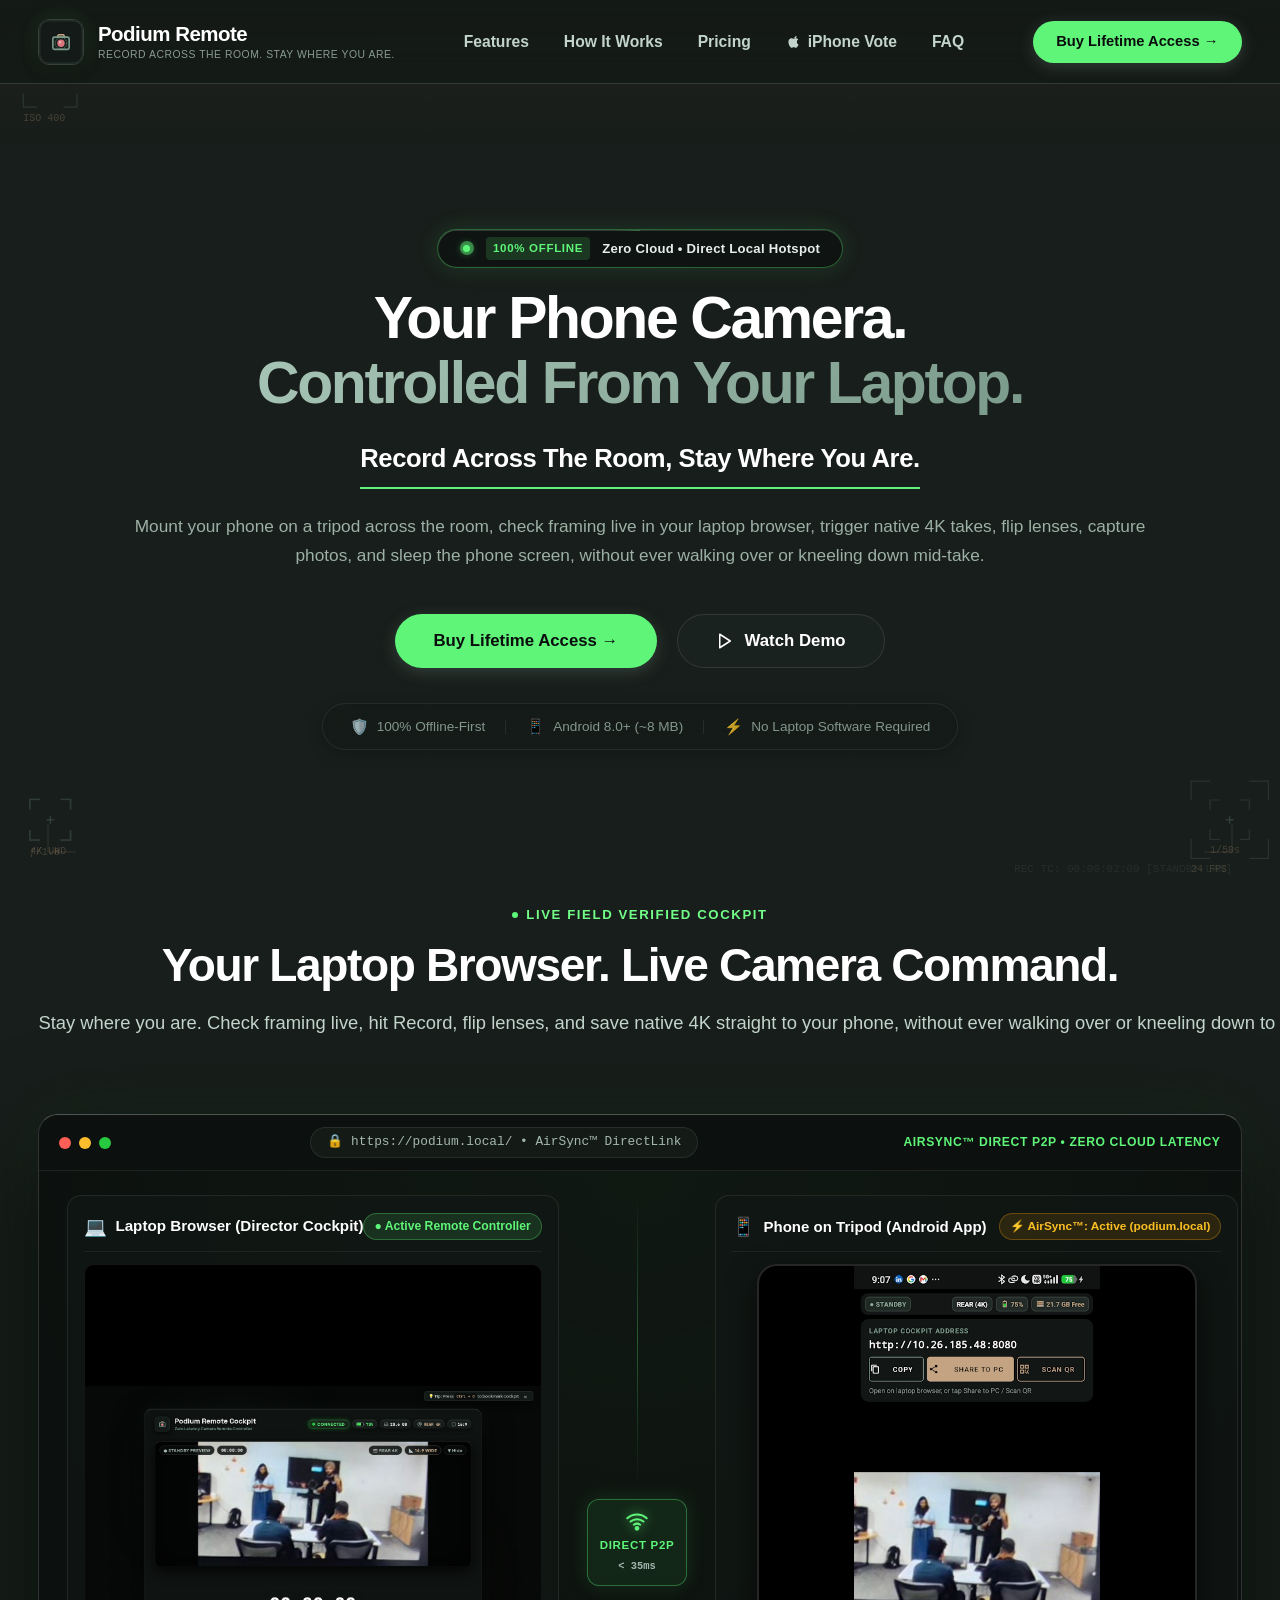
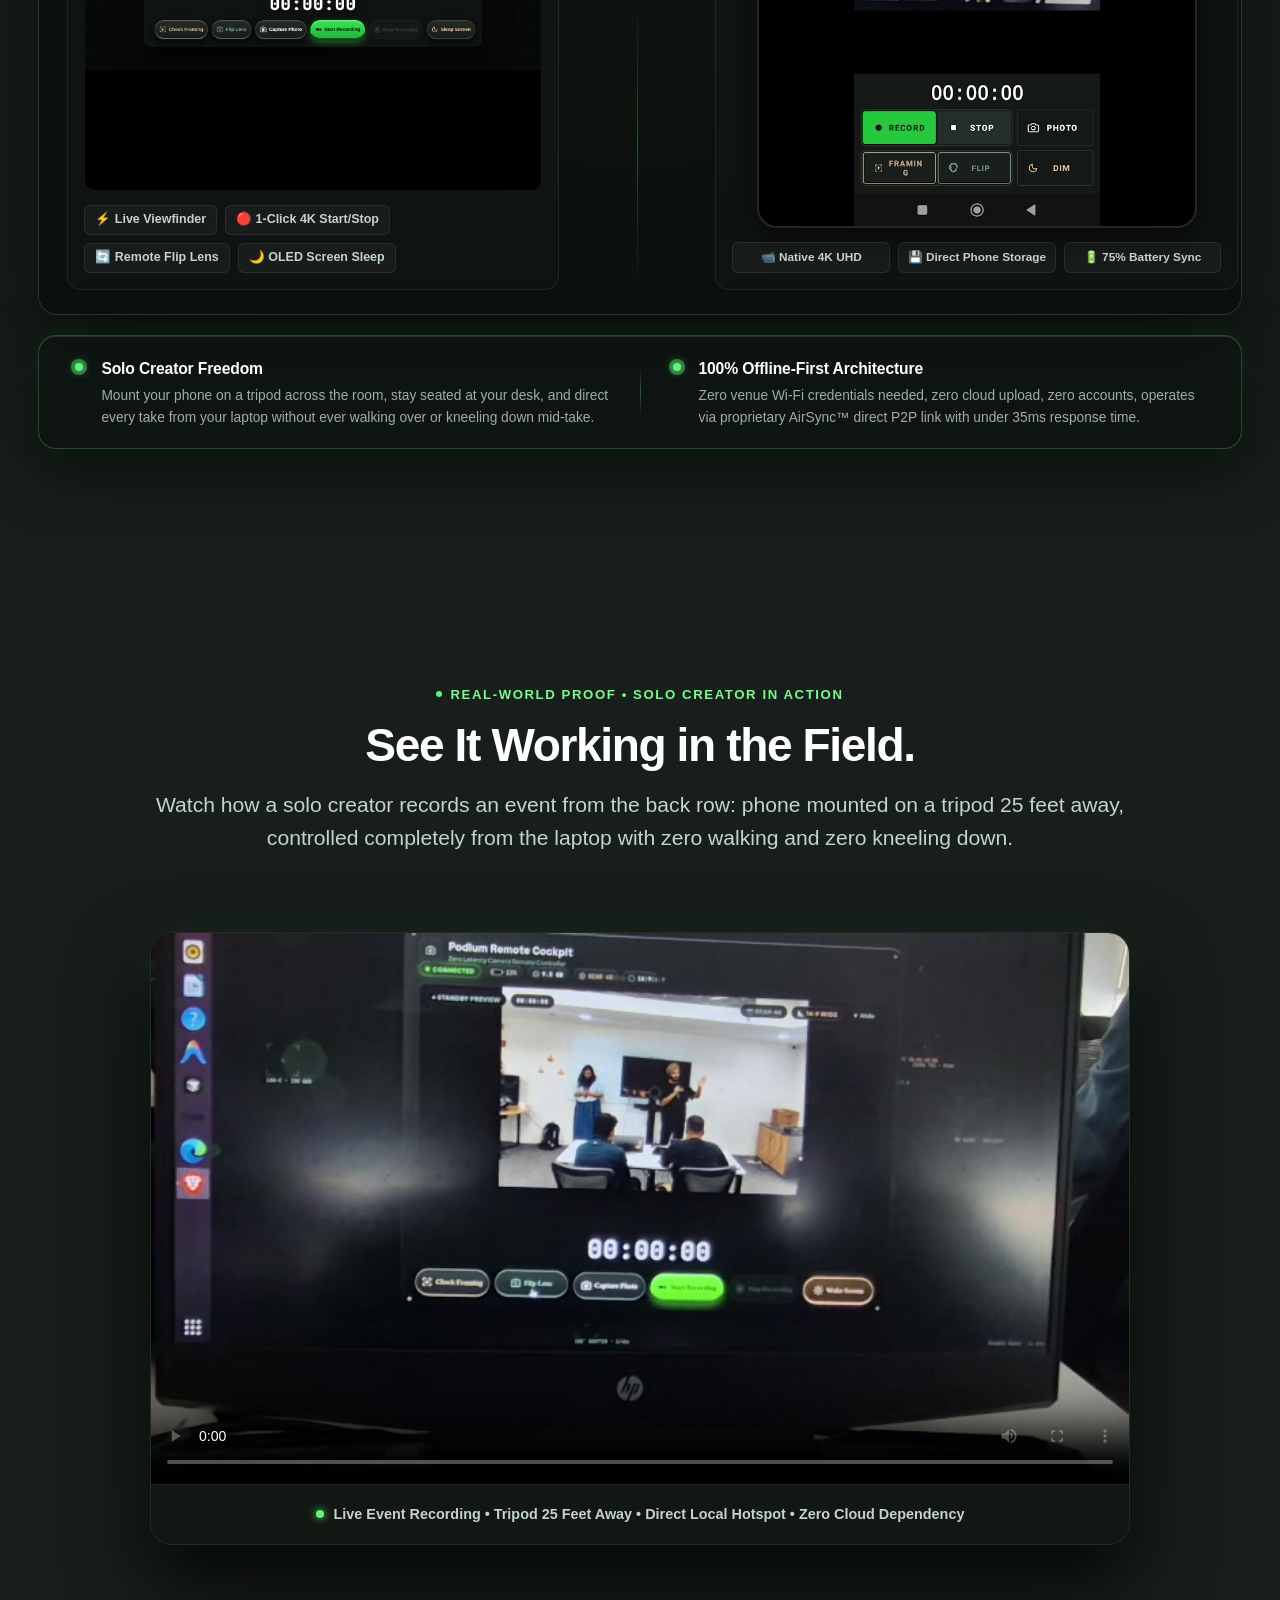
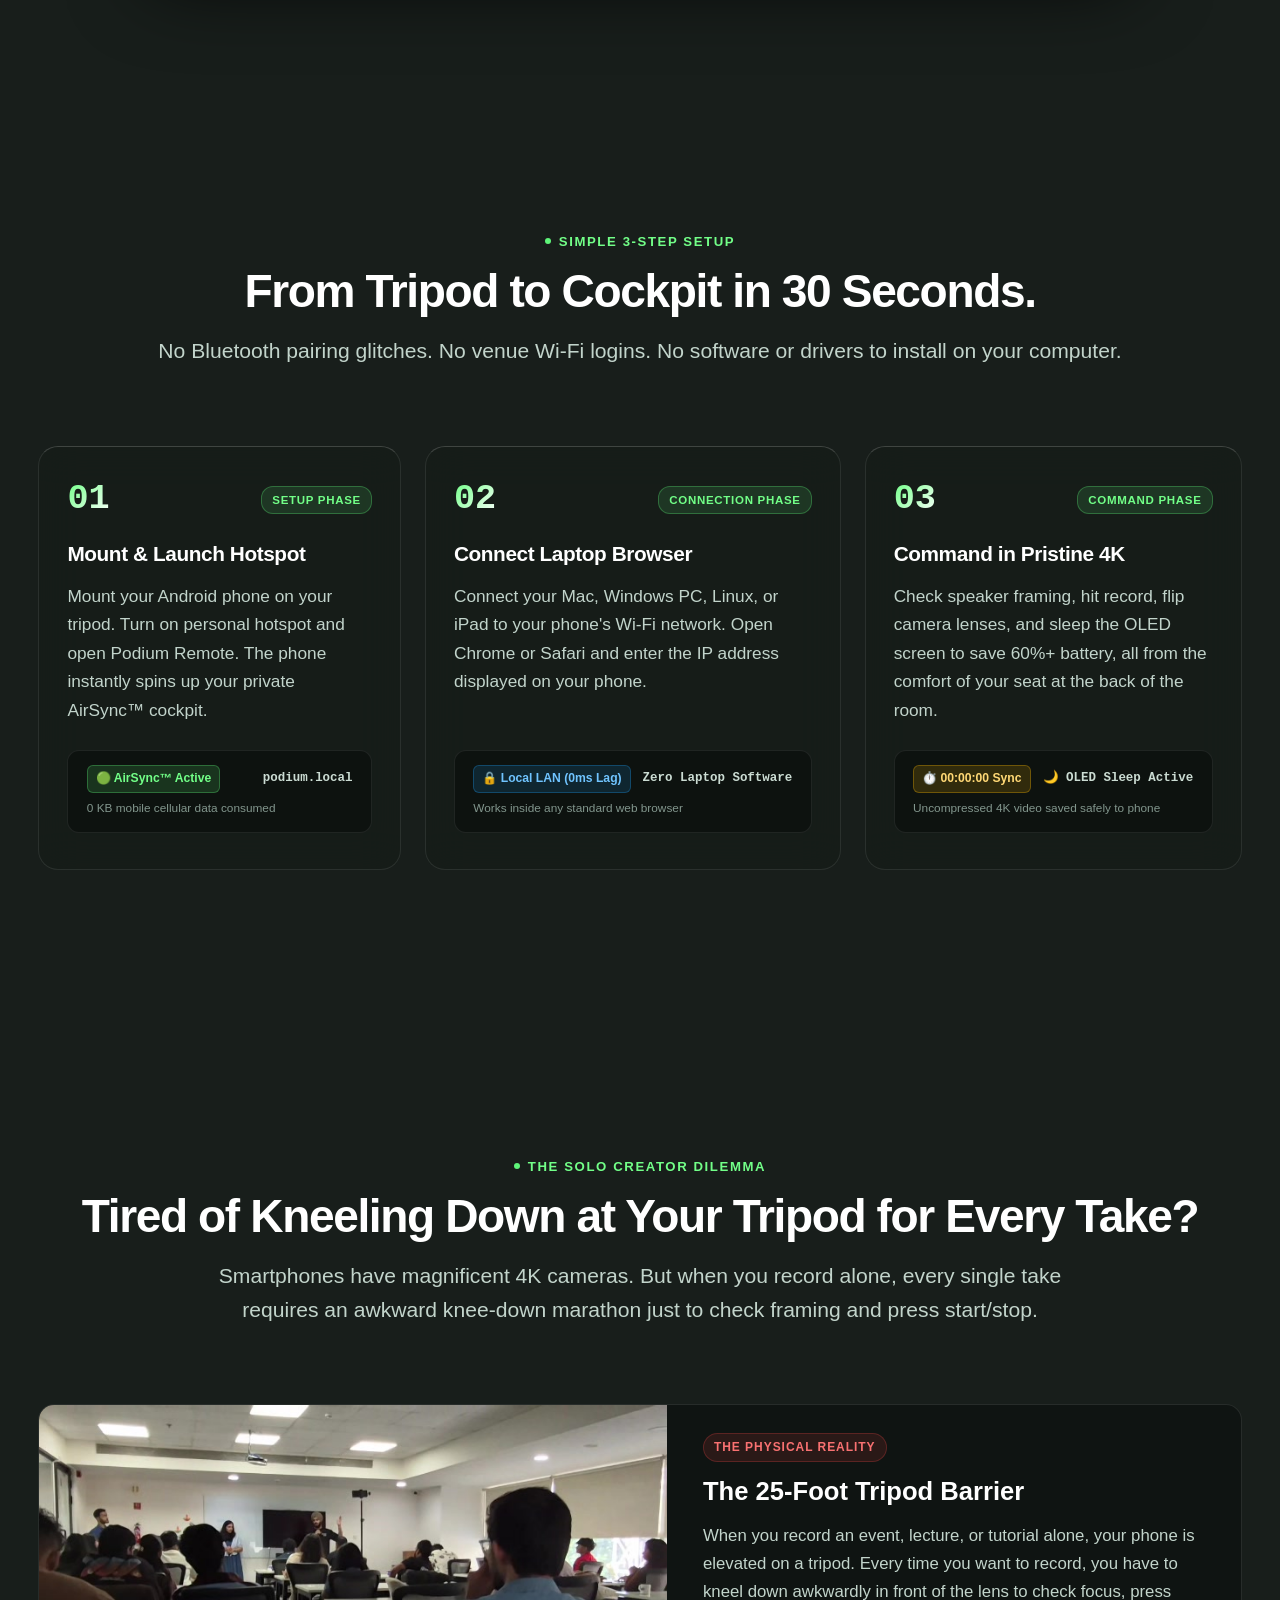
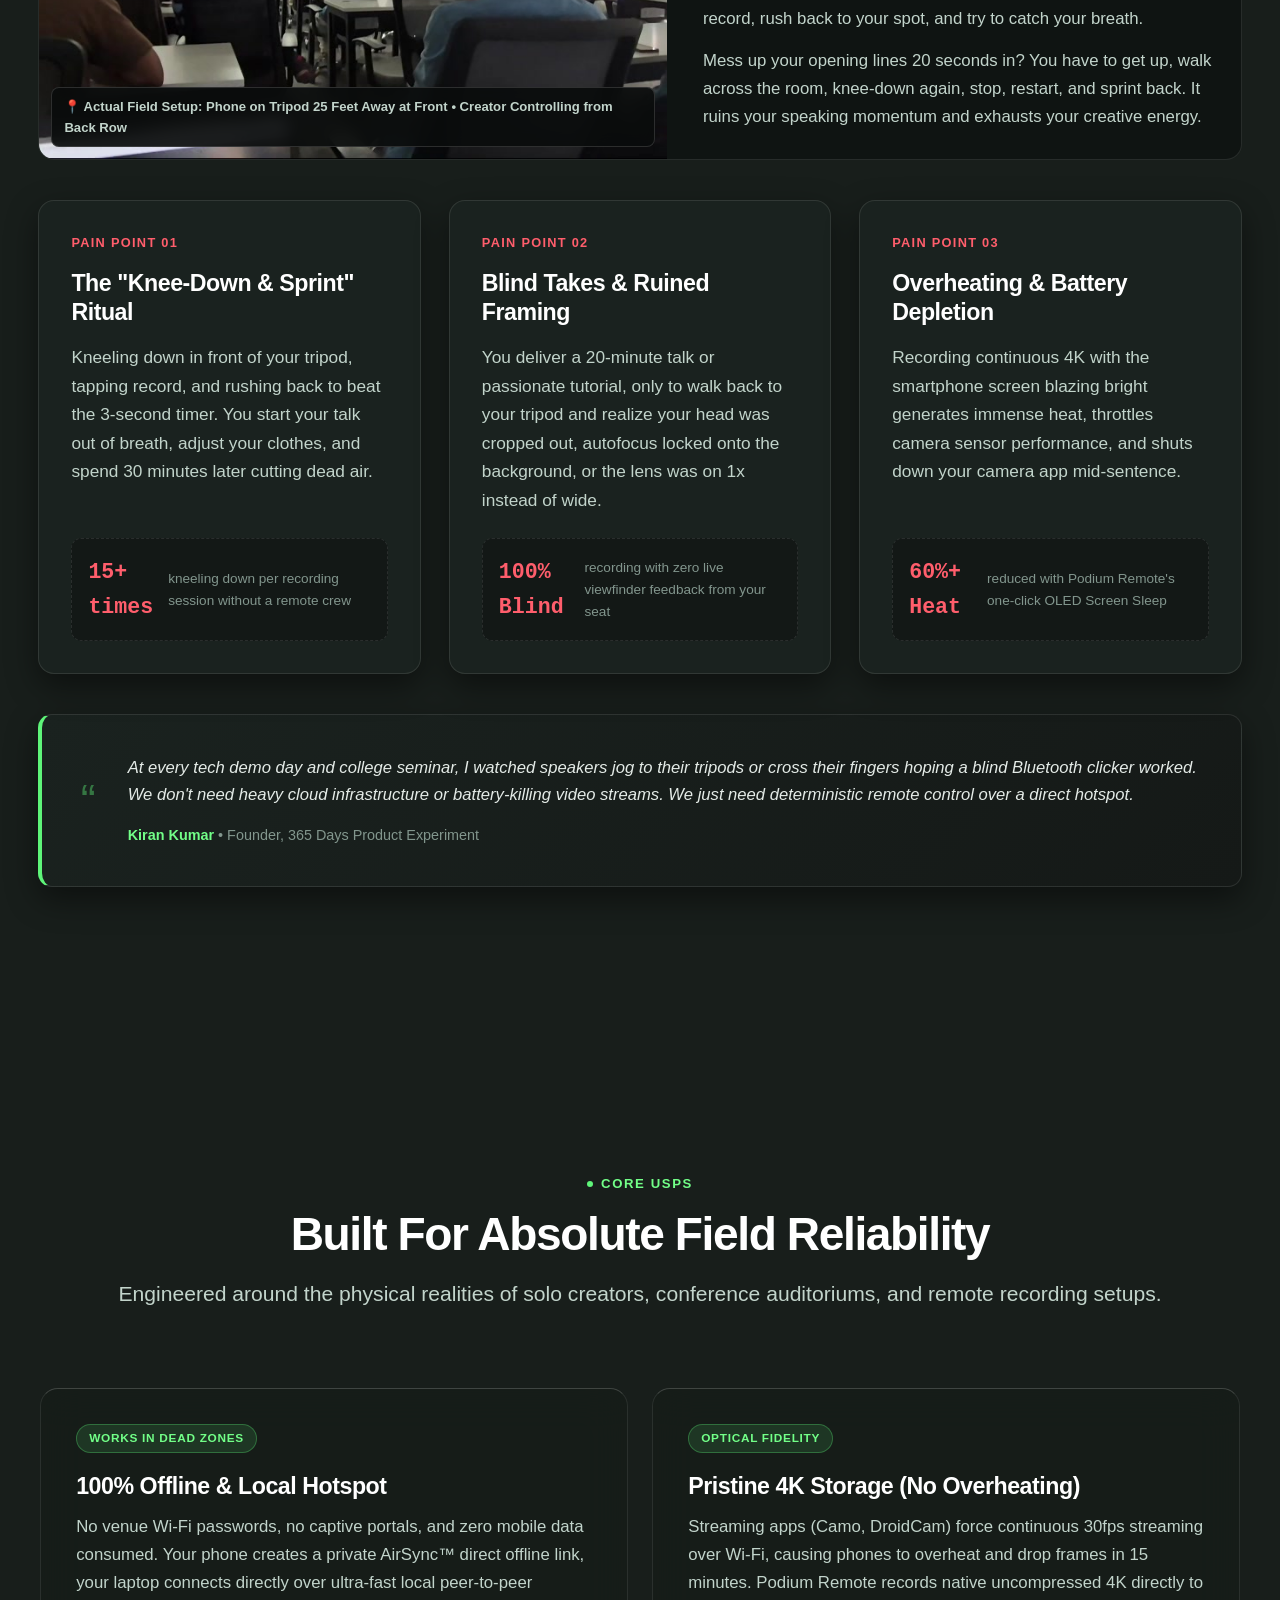
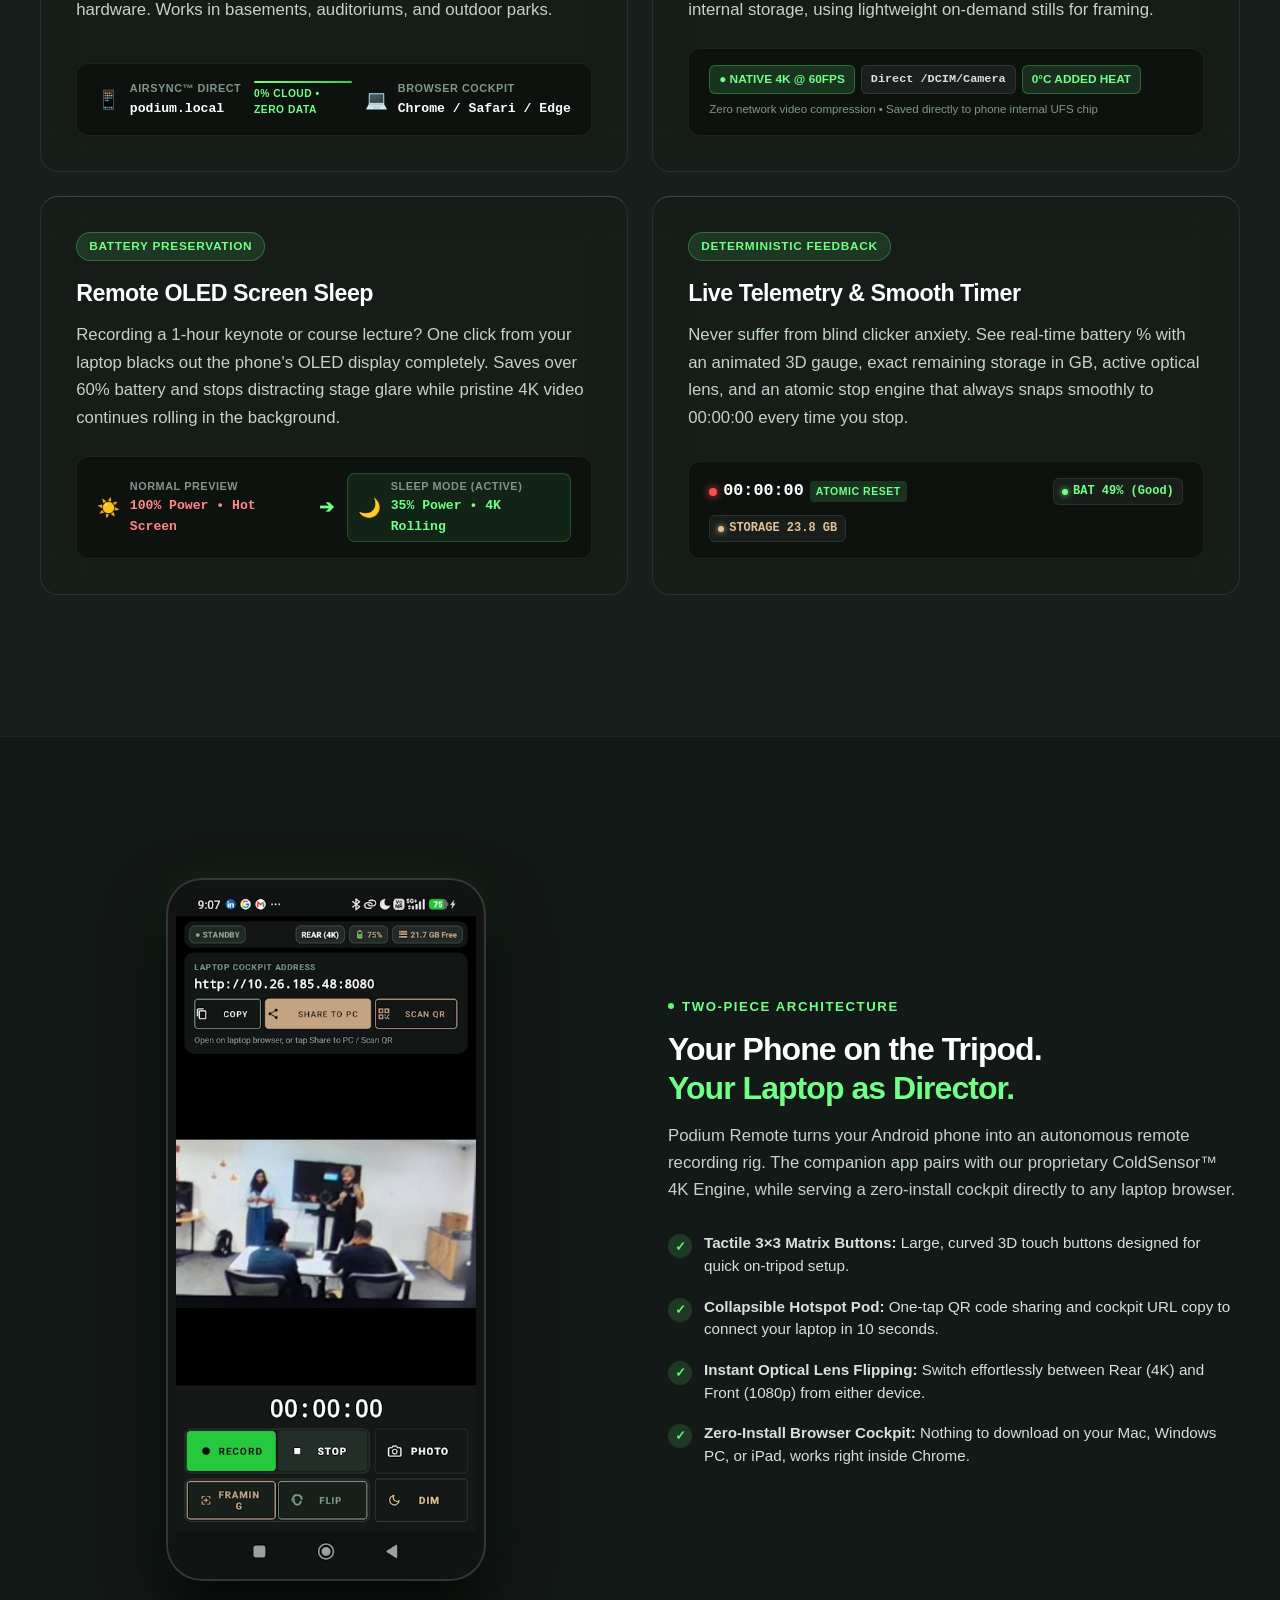
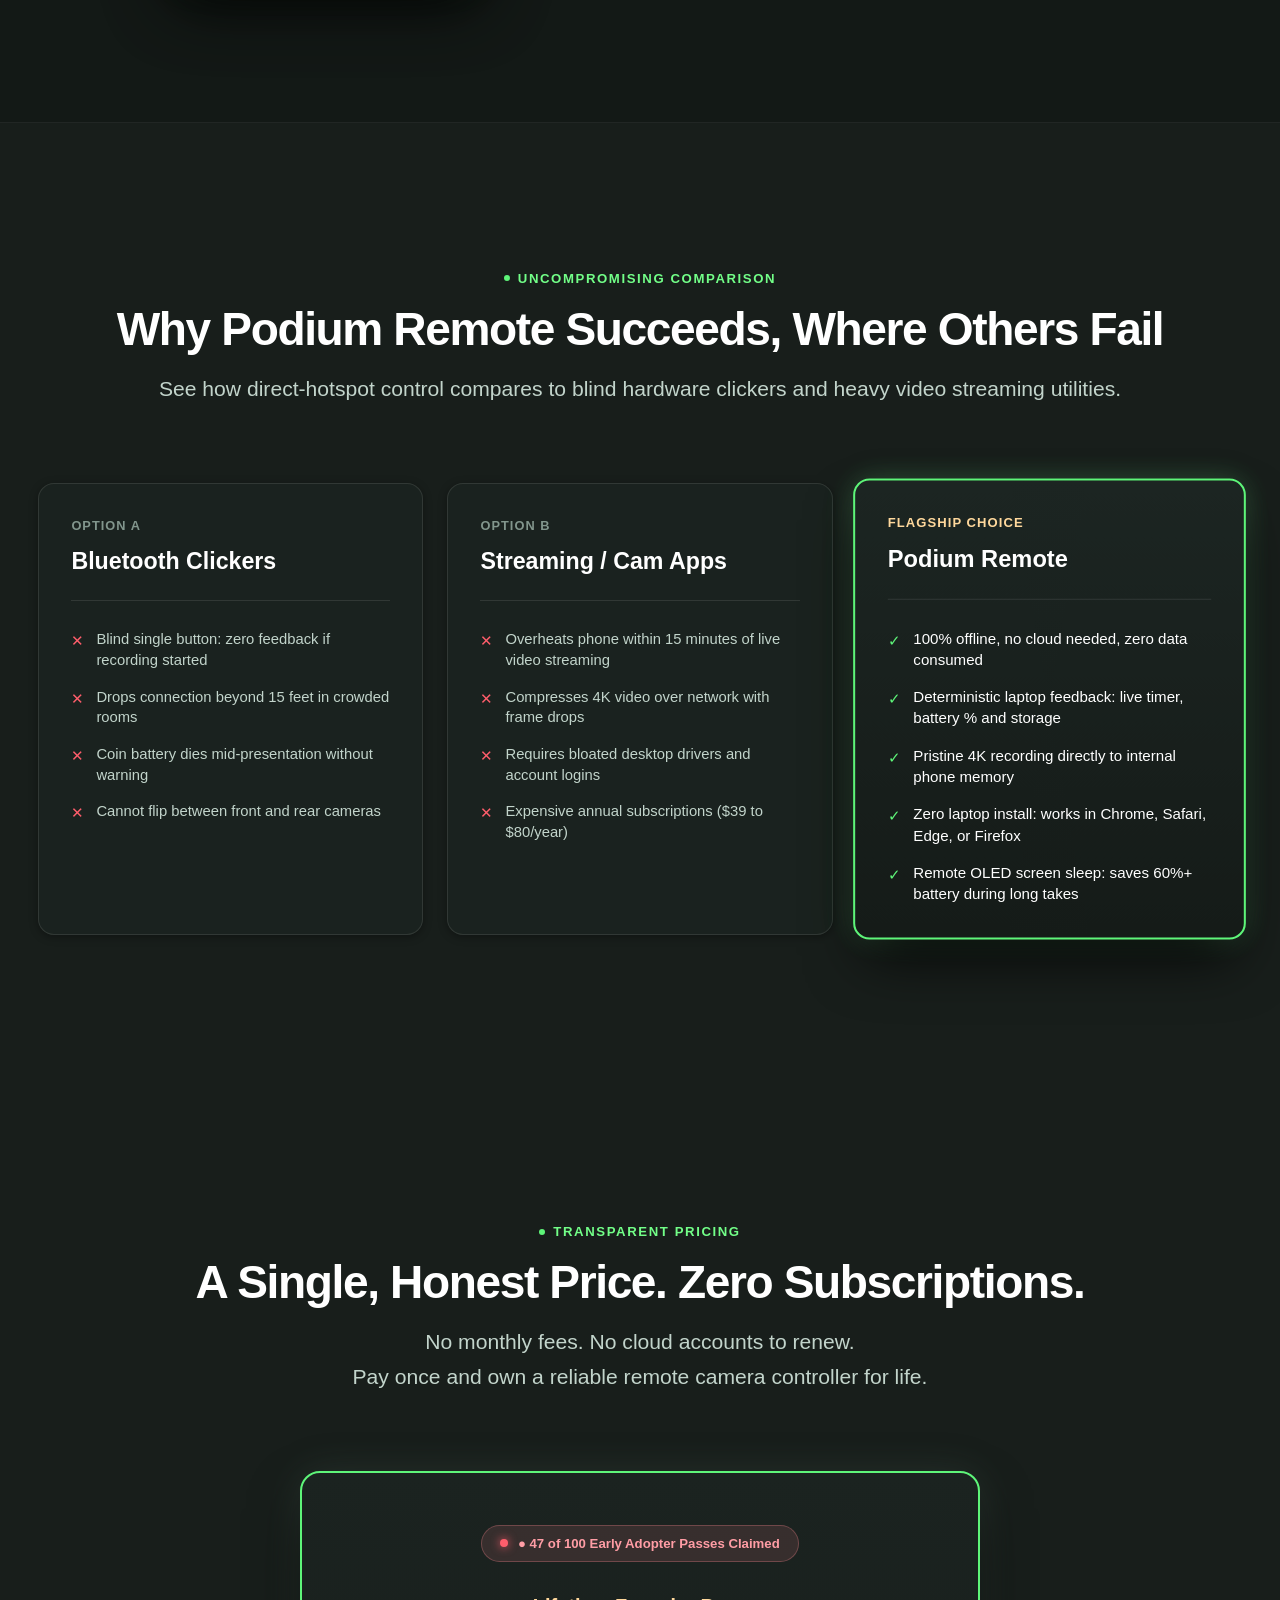
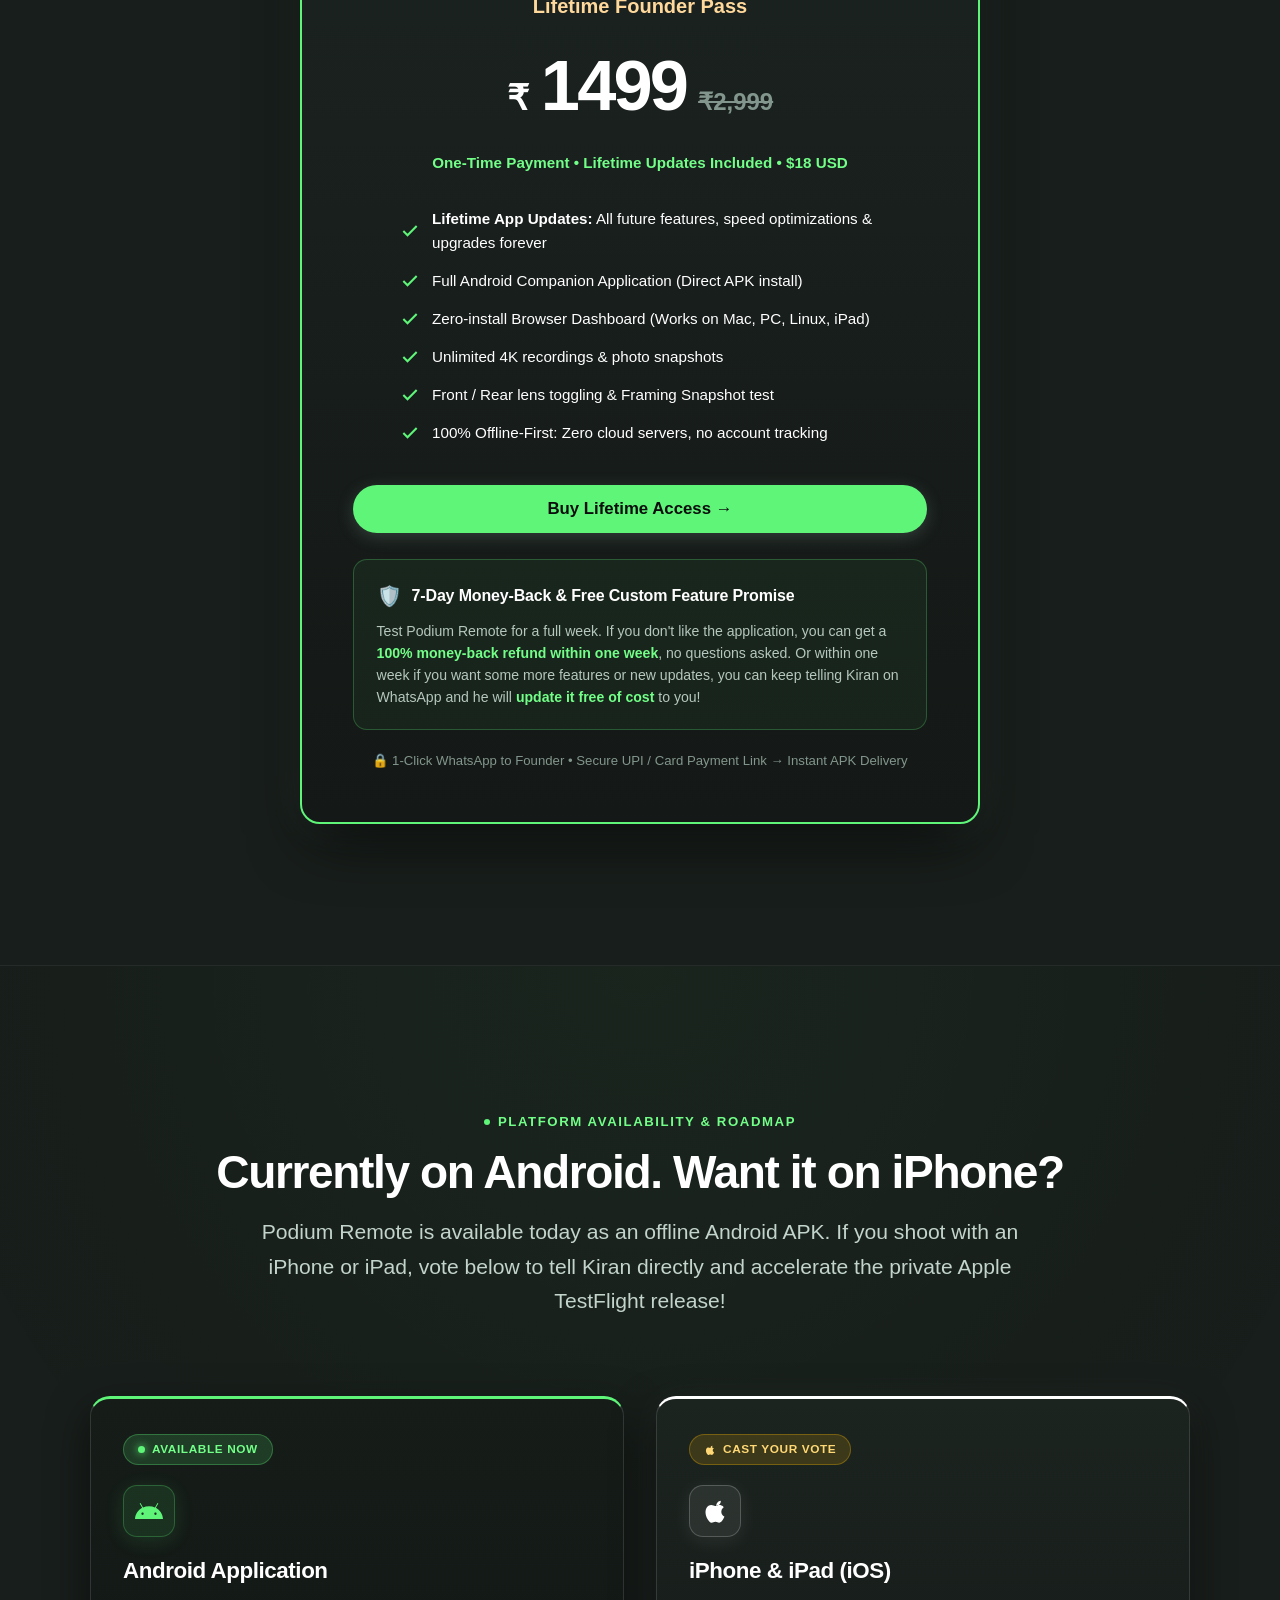
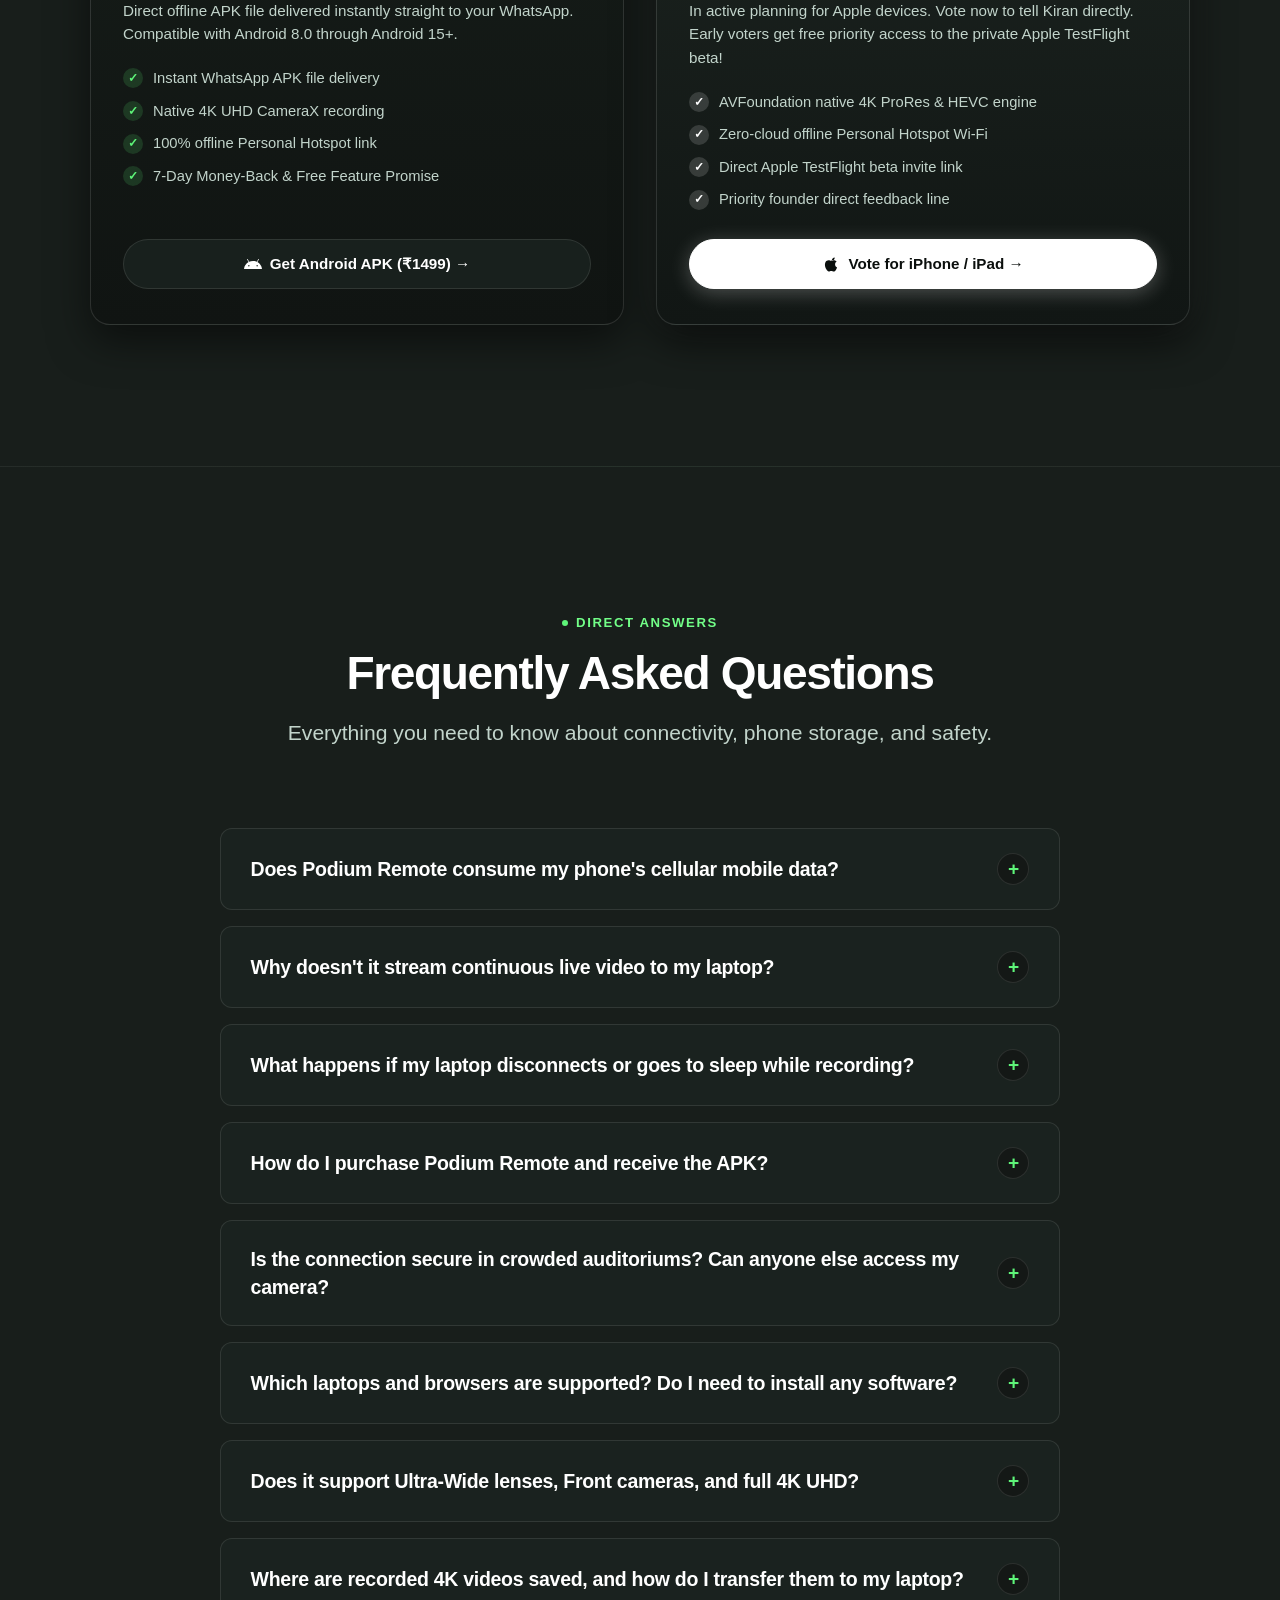
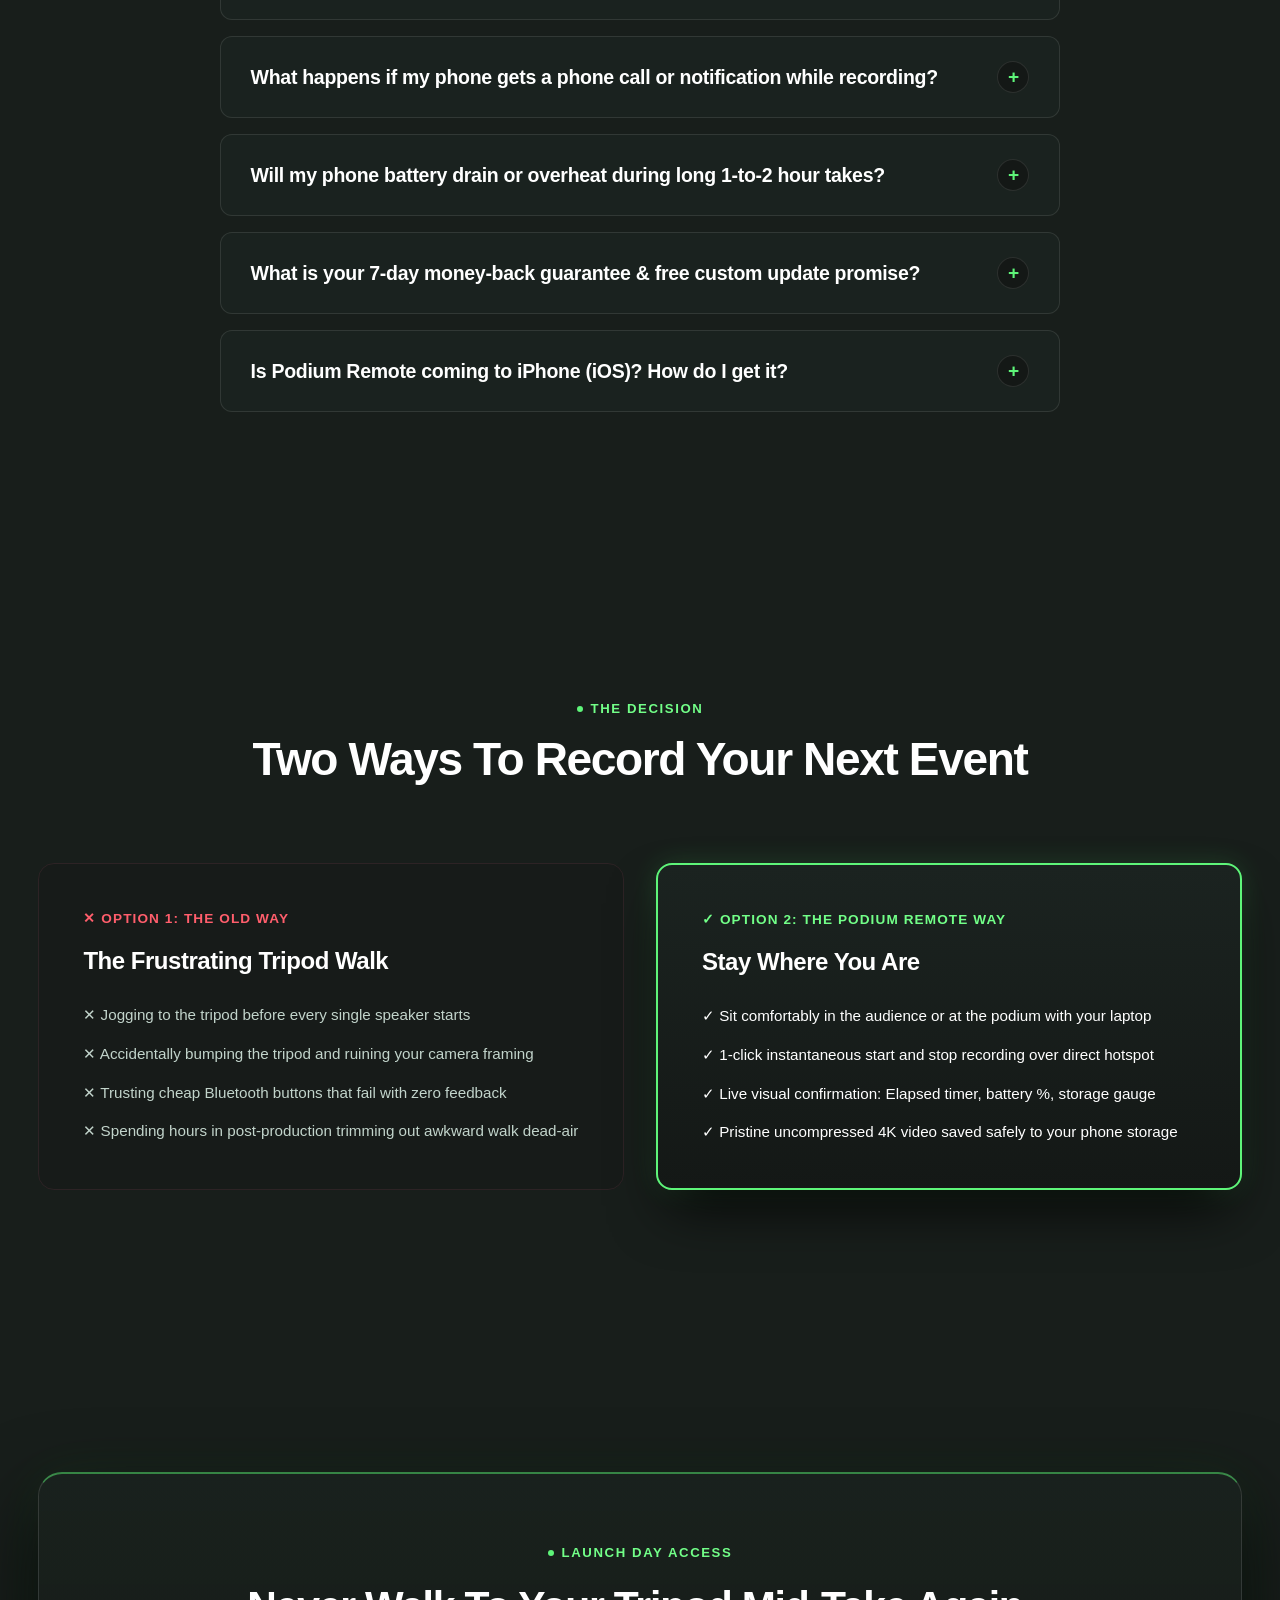
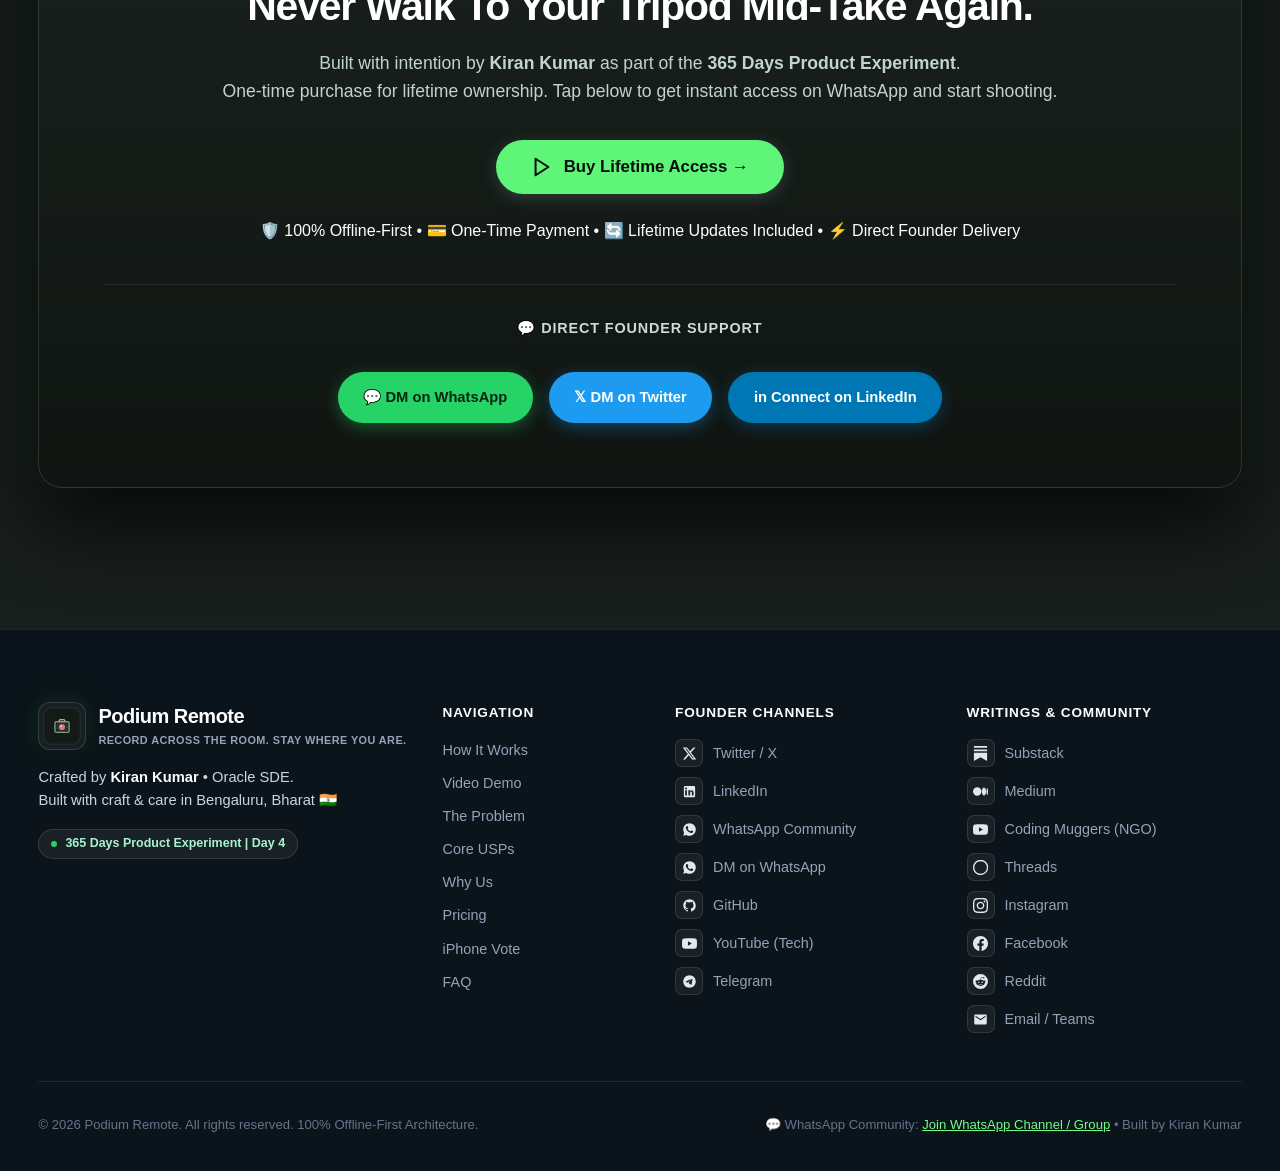
==== commit 8da26647: "style(landing): scale navbar typography, add authentic Apple SVG to navbar and roadmap, update CTA t" ====
--- a/Podium_Remote_Landing_Page/index.html
+++ b/Podium_Remote_Landing_Page/index.html
@@ -36,7 +36,7 @@
   <link rel="apple-touch-icon" href="favicon.svg">
 
   <!-- Stylesheet with cache-busting -->
-  <link rel="stylesheet" href="style.css?v=5.3">
+  <link rel="stylesheet" href="style.css?v=5.5">
 
   <!-- Critical Platform Vote & FAQ Styles to guarantee zero unstyled flash / caching issues -->
   <style>
@@ -210,7 +210,7 @@
           <li><a href="#features" class="nav-link">Features</a></li>
           <li><a href="#how-it-works" class="nav-link">How It Works</a></li>
           <li><a href="#pricing" class="nav-link">Pricing</a></li>
-          <li><a href="#platform-vote" class="nav-link nav-link-highlight">iPhone Vote <span class="nav-badge">🔥</span></a></li>
+          <li><a href="#platform-vote" class="nav-link nav-link-highlight"><svg width="15" height="15" viewBox="0 0 24 24" fill="currentColor" style="vertical-align: -2px; margin-right: 2px;"><path d="M18.71 19.5c-.83 1.24-1.71 2.45-3.05 2.47-1.34.03-1.77-.79-3.29-.79-1.53 0-2 .77-3.27.82-1.31.05-2.3-1.32-3.14-2.53C4.25 17 2.94 12.45 4.7 9.39c.87-1.52 2.43-2.48 4.12-2.51 1.28-.02 2.5.87 3.29.87.78 0 2.26-1.07 3.81-.91.65.03 2.47.26 3.64 1.98-.09.06-2.17 1.28-2.15 3.81.03 3.02 2.65 4.03 2.68 4.04-.03.07-.42 1.44-1.38 2.83M15.97 6.27c.65-.79 1.09-1.89.97-2.99-.96.04-2.13.64-2.82 1.43-.61.69-1.14 1.8-1 2.87 1.08.08 2.19-.52 2.85-1.31Z"/></svg>iPhone Vote</a></li>
           <li><a href="#faq" class="nav-link">FAQ</a></li>
         </ul>
 
@@ -1079,12 +1079,12 @@
           <!-- Card 2: Apple iOS (Vote for iPhone) -->
           <div class="platform-card platform-ios flagship-vote" style="background: linear-gradient(180deg, #1c2420 0%, #111614 100%); border: 1px solid rgba(255, 255, 255, 0.15); border-top: 3px solid #ffffff; border-radius: 20px; padding: 2.2rem 2rem; display: flex; flex-direction: column; box-shadow: 0 16px 40px rgba(0,0,0,0.6);">
             <div class="platform-badge vote" style="align-self: flex-start; display: inline-flex; align-items: center; gap: 7px; padding: 5px 14px; border-radius: 999px; background: rgba(255, 184, 0, 0.15); color: #ffd875; border: 1px solid rgba(255, 184, 0, 0.3); font-size: 0.74rem; font-weight: 800; letter-spacing: 0.05em; margin-bottom: 1.25rem;">
-              <span>🔥</span>
+              <svg width="12" height="12" viewBox="0 0 24 24" fill="currentColor" style="vertical-align: -1px;"><path d="M18.71 19.5c-.83 1.24-1.71 2.45-3.05 2.47-1.34.03-1.77-.79-3.29-.79-1.53 0-2 .77-3.27.82-1.31.05-2.3-1.32-3.14-2.53C4.25 17 2.94 12.45 4.7 9.39c.87-1.52 2.43-2.48 4.12-2.51 1.28-.02 2.5.87 3.29.87.78 0 2.26-1.07 3.81-.91.65.03 2.47.26 3.64 1.98-.09.06-2.17 1.28-2.15 3.81.03 3.02 2.65 4.03 2.68 4.04-.03.07-.42 1.44-1.38 2.83M15.97 6.27c.65-.79 1.09-1.89.97-2.99-.96.04-2.13.64-2.82 1.43-.61.69-1.14 1.8-1 2.87 1.08.08 2.19-.52 2.85-1.31Z"/></svg>
               <span>CAST YOUR VOTE</span>
             </div>
             <div class="platform-icon-wrap apple-icon-wrap" style="width: 52px; height: 52px; border-radius: 14px; background: rgba(255, 255, 255, 0.08); border: 1px solid rgba(255, 255, 255, 0.2); display: flex; align-items: center; justify-content: center; margin-bottom: 1rem; box-shadow: 0 4px 20px rgba(255, 255, 255, 0.08);">
-              <svg width="26" height="26" viewBox="0 0 170 170" fill="#ffffff">
-                <path d="M150.37 130.25c-2.45 5.66-5.35 10.87-8.71 15.66-4.58 6.53-8.33 11.05-11.22 13.56-4.48 4.12-9.28 6.23-14.42 6.35-3.69 0-8.14-1.05-13.32-3.18-5.19-2.12-9.97-3.17-14.34-3.17-4.58 0-9.49 1.05-14.75 3.17-5.26 2.13-9.5 3.24-12.74 3.35-4.35.13-9.16-1.9-14.42-6.08-3.99-3.26-7.94-8.08-11.87-14.48-6.13-10.02-10.66-21.35-13.6-34.02-2.94-12.67-4.41-24.36-4.41-35.08 0-15.11 3.5-27.42 10.51-36.93 7.01-9.51 16.03-14.37 27.06-14.59 5.39 0 11.17 1.34 17.34 4.02 6.17 2.68 10.15 4.07 11.95 4.17 1.48-.1 5.6-1.57 12.37-4.4 6.77-2.83 12.87-4.14 18.29-3.93 13.9.76 24.88 5.75 32.93 14.97-12.18 7.39-18.17 17.41-17.96 30.06.21 9.79 3.99 17.97 11.34 24.54 7.35 6.57 16.09 10.37 26.22 11.4-2.4 7.18-5.45 14.48-9.15 21.91zM119.22 33.15c0-7.46 2.69-14.53 8.08-21.21 5.39-6.68 11.97-10.95 19.74-12.81.11 1.09.16 2.07.16 2.94 0 7.28-2.81 14.4-8.43 21.37-5.62 6.97-12.42 11.23-20.4 12.79-.11-.98-.15-2.01-.15-3.08z"/>
+              <svg width="28" height="28" viewBox="0 0 24 24" fill="#ffffff">
+                <path d="M18.71 19.5c-.83 1.24-1.71 2.45-3.05 2.47-1.34.03-1.77-.79-3.29-.79-1.53 0-2 .77-3.27.82-1.31.05-2.3-1.32-3.14-2.53C4.25 17 2.94 12.45 4.7 9.39c.87-1.52 2.43-2.48 4.12-2.51 1.28-.02 2.5.87 3.29.87.78 0 2.26-1.07 3.81-.91.65.03 2.47.26 3.64 1.98-.09.06-2.17 1.28-2.15 3.81.03 3.02 2.65 4.03 2.68 4.04-.03.07-.42 1.44-1.38 2.83M15.97 6.27c.65-.79 1.09-1.89.97-2.99-.96.04-2.13.64-2.82 1.43-.61.69-1.14 1.8-1 2.87 1.08.08 2.19-.52 2.85-1.31Z"/>
               </svg>
             </div>
             <h3 class="platform-name">iPhone &amp; iPad (iOS)</h3>
@@ -1110,10 +1110,10 @@
               </li>
             </ul>
             <a href="https://wa.me/918590658979?text=Hi%20Kiran%2C%20I%20want%20the%20application%20in%20iPhone.%20Please%20update%20me%20once%20it%20is%20ready." target="_blank" rel="noopener noreferrer" class="btn btn-platform btn-vote-apple" style="width: 100%; justify-content: center; padding: 0.95rem 1.4rem; font-size: 0.95rem; border-radius: 999px; text-align: center; display: inline-flex; align-items: center; gap: 8px; font-weight: 700; text-decoration: none; background: #ffffff !important; color: #0b0f0d !important; border: 1px solid #ffffff; box-shadow: 0 4px 20px rgba(255, 255, 255, 0.25);">
-              <svg width="18" height="18" viewBox="0 0 170 170" fill="currentColor">
-                <path d="M150.37 130.25c-2.45 5.66-5.35 10.87-8.71 15.66-4.58 6.53-8.33 11.05-11.22 13.56-4.48 4.12-9.28 6.23-14.42 6.35-3.69 0-8.14-1.05-13.32-3.18-5.19-2.12-9.97-3.17-14.34-3.17-4.58 0-9.49 1.05-14.75 3.17-5.26 2.13-9.5 3.24-12.74 3.35-4.35.13-9.16-1.9-14.42-6.08-3.99-3.26-7.94-8.08-11.87-14.48-6.13-10.02-10.66-21.35-13.6-34.02-2.94-12.67-4.41-24.36-4.41-35.08 0-15.11 3.5-27.42 10.51-36.93 7.01-9.51 16.03-14.37 27.06-14.59 5.39 0 11.17 1.34 17.34 4.02 6.17 2.68 10.15 4.07 11.95 4.17 1.48-.1 5.6-1.57 12.37-4.4 6.77-2.83 12.87-4.14 18.29-3.93 13.9.76 24.88 5.75 32.93 14.97-12.18 7.39-18.17 17.41-17.96 30.06.21 9.79 3.99 17.97 11.34 24.54 7.35 6.57 16.09 10.37 26.22 11.4-2.4 7.18-5.45 14.48-9.15 21.91zM119.22 33.15c0-7.46 2.69-14.53 8.08-21.21 5.39-6.68 11.97-10.95 19.74-12.81.11 1.09.16 2.07.16 2.94 0 7.28-2.81 14.4-8.43 21.37-5.62 6.97-12.42 11.23-20.4 12.79-.11-.98-.15-2.01-.15-3.08z"/>
+              <svg width="18" height="18" viewBox="0 0 24 24" fill="currentColor">
+                <path d="M18.71 19.5c-.83 1.24-1.71 2.45-3.05 2.47-1.34.03-1.77-.79-3.29-.79-1.53 0-2 .77-3.27.82-1.31.05-2.3-1.32-3.14-2.53C4.25 17 2.94 12.45 4.7 9.39c.87-1.52 2.43-2.48 4.12-2.51 1.28-.02 2.5.87 3.29.87.78 0 2.26-1.07 3.81-.91.65.03 2.47.26 3.64 1.98-.09.06-2.17 1.28-2.15 3.81.03 3.02 2.65 4.03 2.68 4.04-.03.07-.42 1.44-1.38 2.83M15.97 6.27c.65-.79 1.09-1.89.97-2.99-.96.04-2.13.64-2.82 1.43-.61.69-1.14 1.8-1 2.87 1.08.08 2.19-.52 2.85-1.31Z"/>
               </svg>
-              Vote for iPhone app on WhatsApp →
+              Vote for iPhone / iPad →
             </a>
           </div>
         </div>
--- a/Podium_Remote_Landing_Page/style.css
+++ b/Podium_Remote_Landing_Page/style.css
@@ -303,7 +303,7 @@
   display: flex;
   align-items: center;
   justify-content: center;
-  gap: clamp(0.45rem, 0.85vw, 1.1rem);
+  gap: clamp(0.6rem, 1.1vw, 1.4rem);
   list-style: none;
   margin: 0 auto;
   padding: 0;
@@ -312,12 +312,15 @@
 .nav-link {
   color: var(--text-secondary);
   text-decoration: none;
-  font-size: clamp(0.85rem, 0.9vw, 0.95rem);
-  font-weight: 500;
+  font-size: clamp(0.98rem, 1.05vw, 1.08rem);
+  font-weight: 600;
   white-space: nowrap !important;
   transition: color var(--transition-fast), background var(--transition-fast);
-  padding: 0.32rem 0.45rem;
-  border-radius: 6px;
+  padding: 0.4rem 0.65rem;
+  border-radius: 8px;
+  display: inline-flex;
+  align-items: center;
+  gap: 5px;
 }
 
 .nav-link:hover {
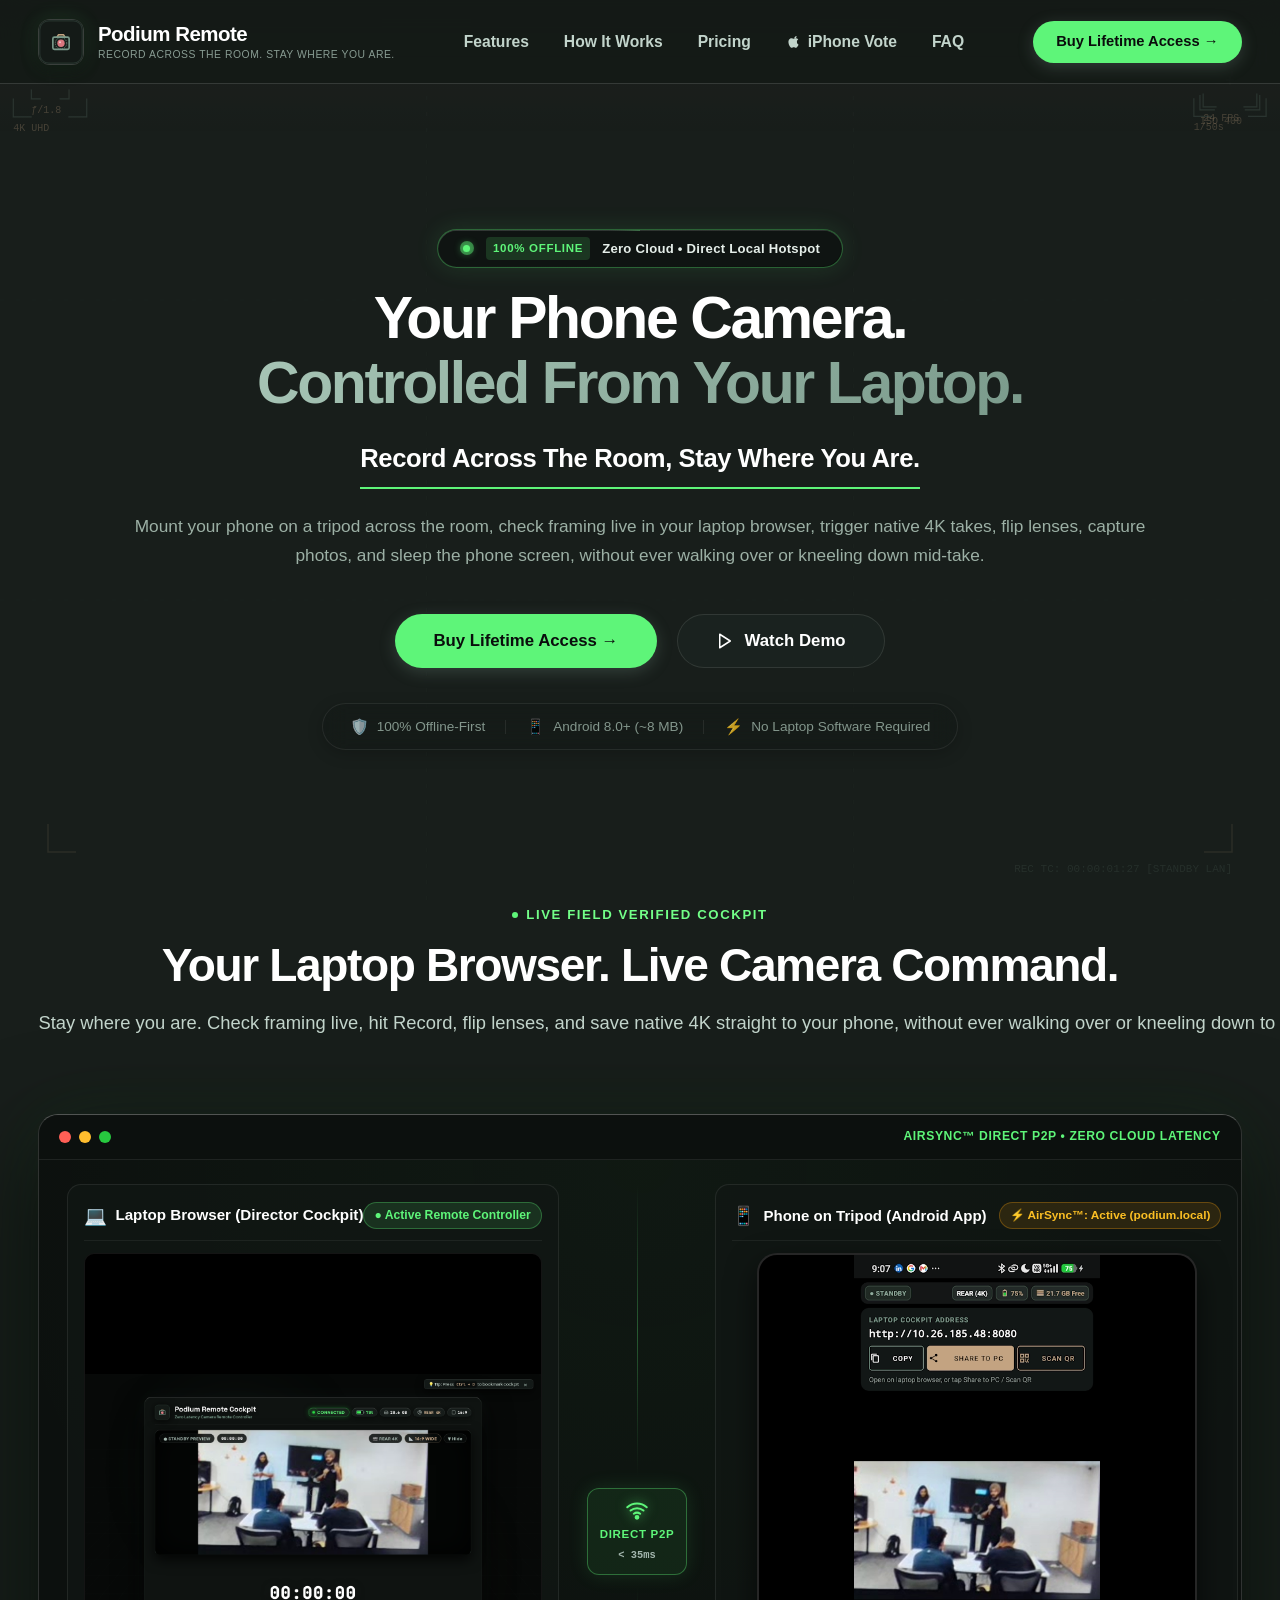
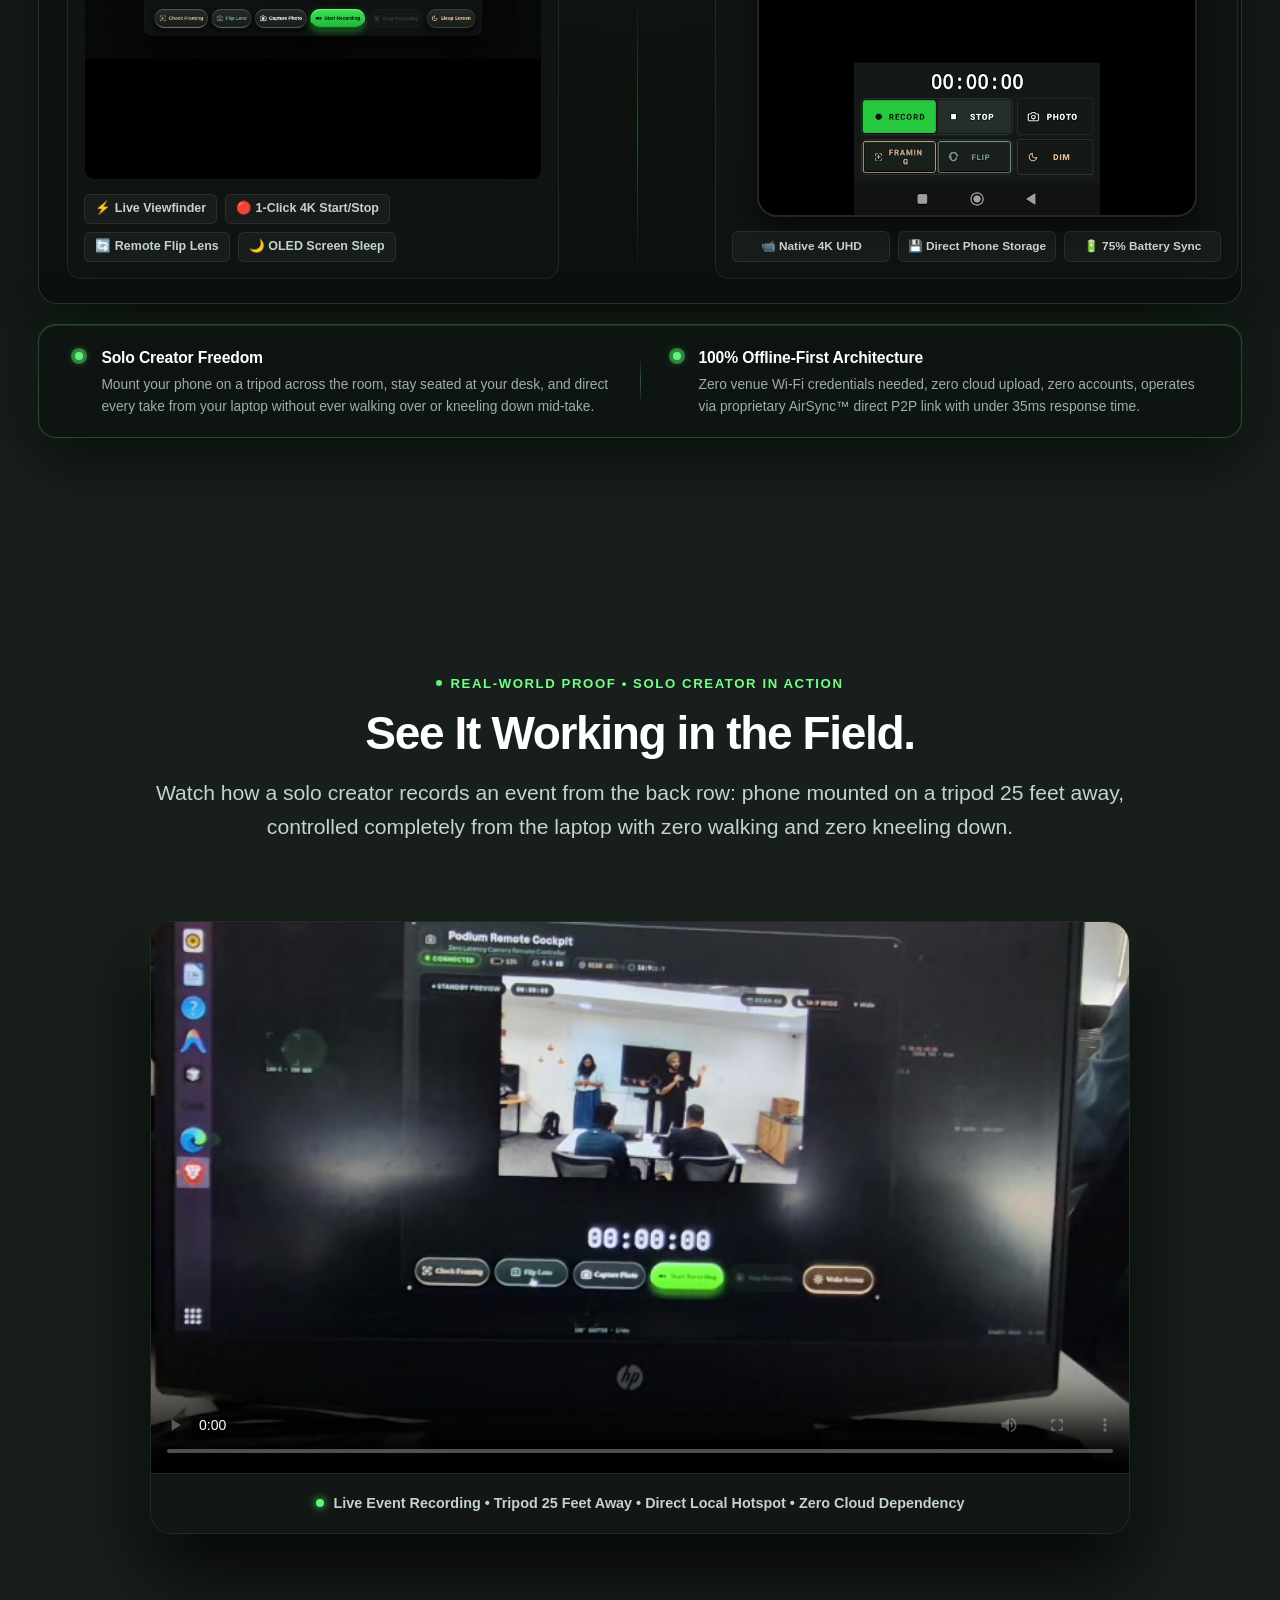
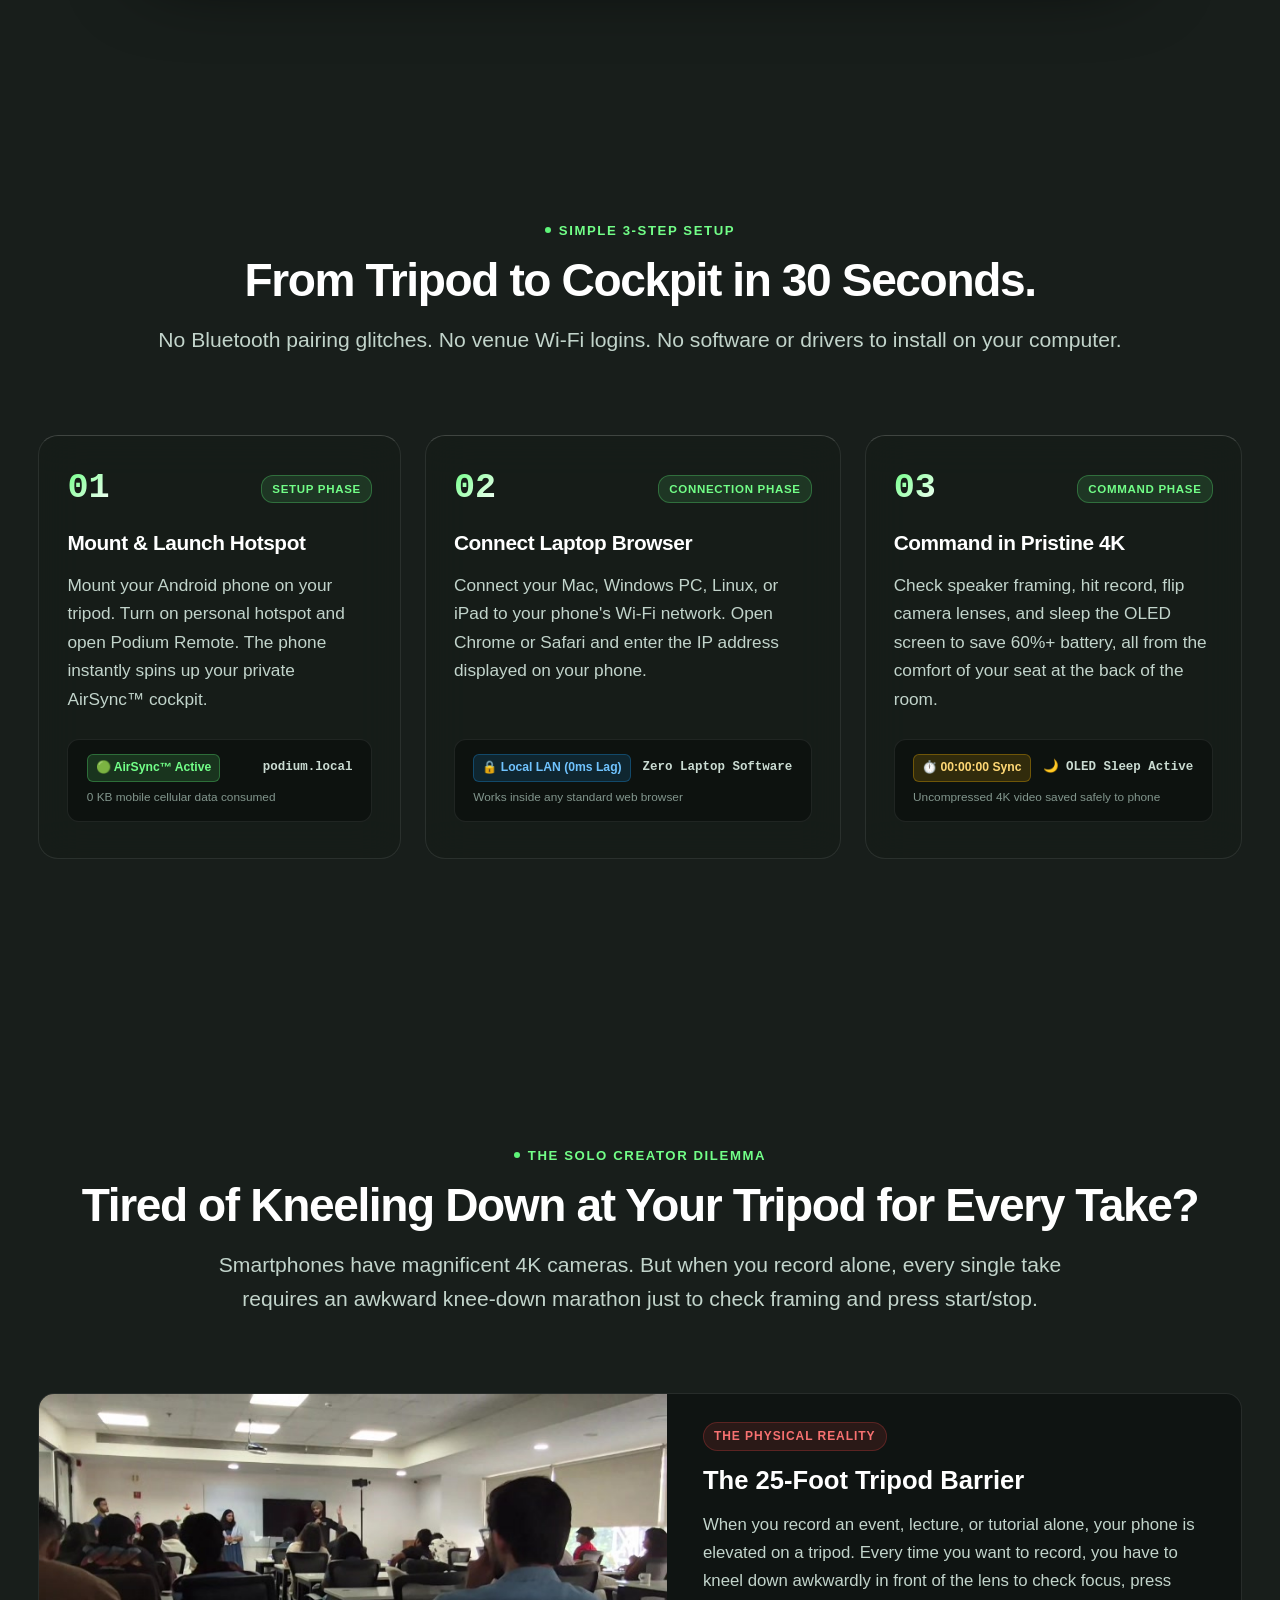
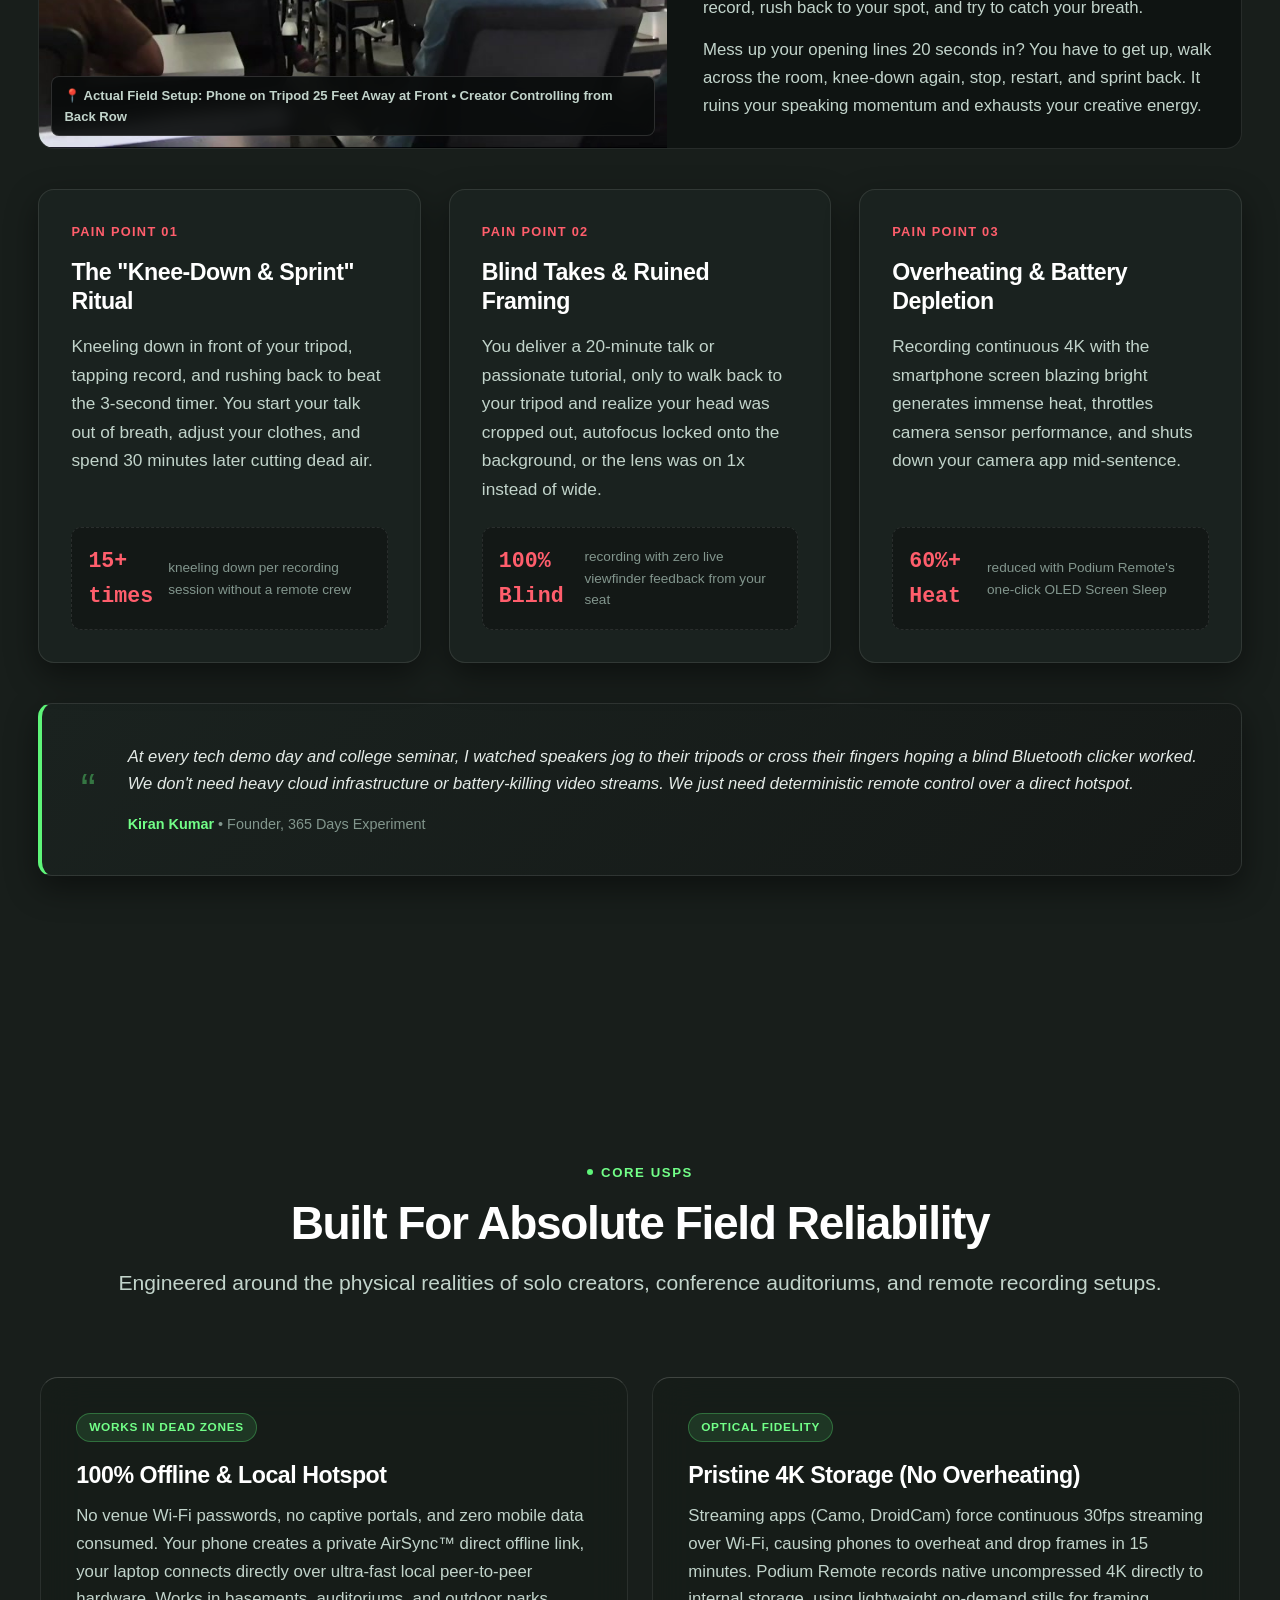
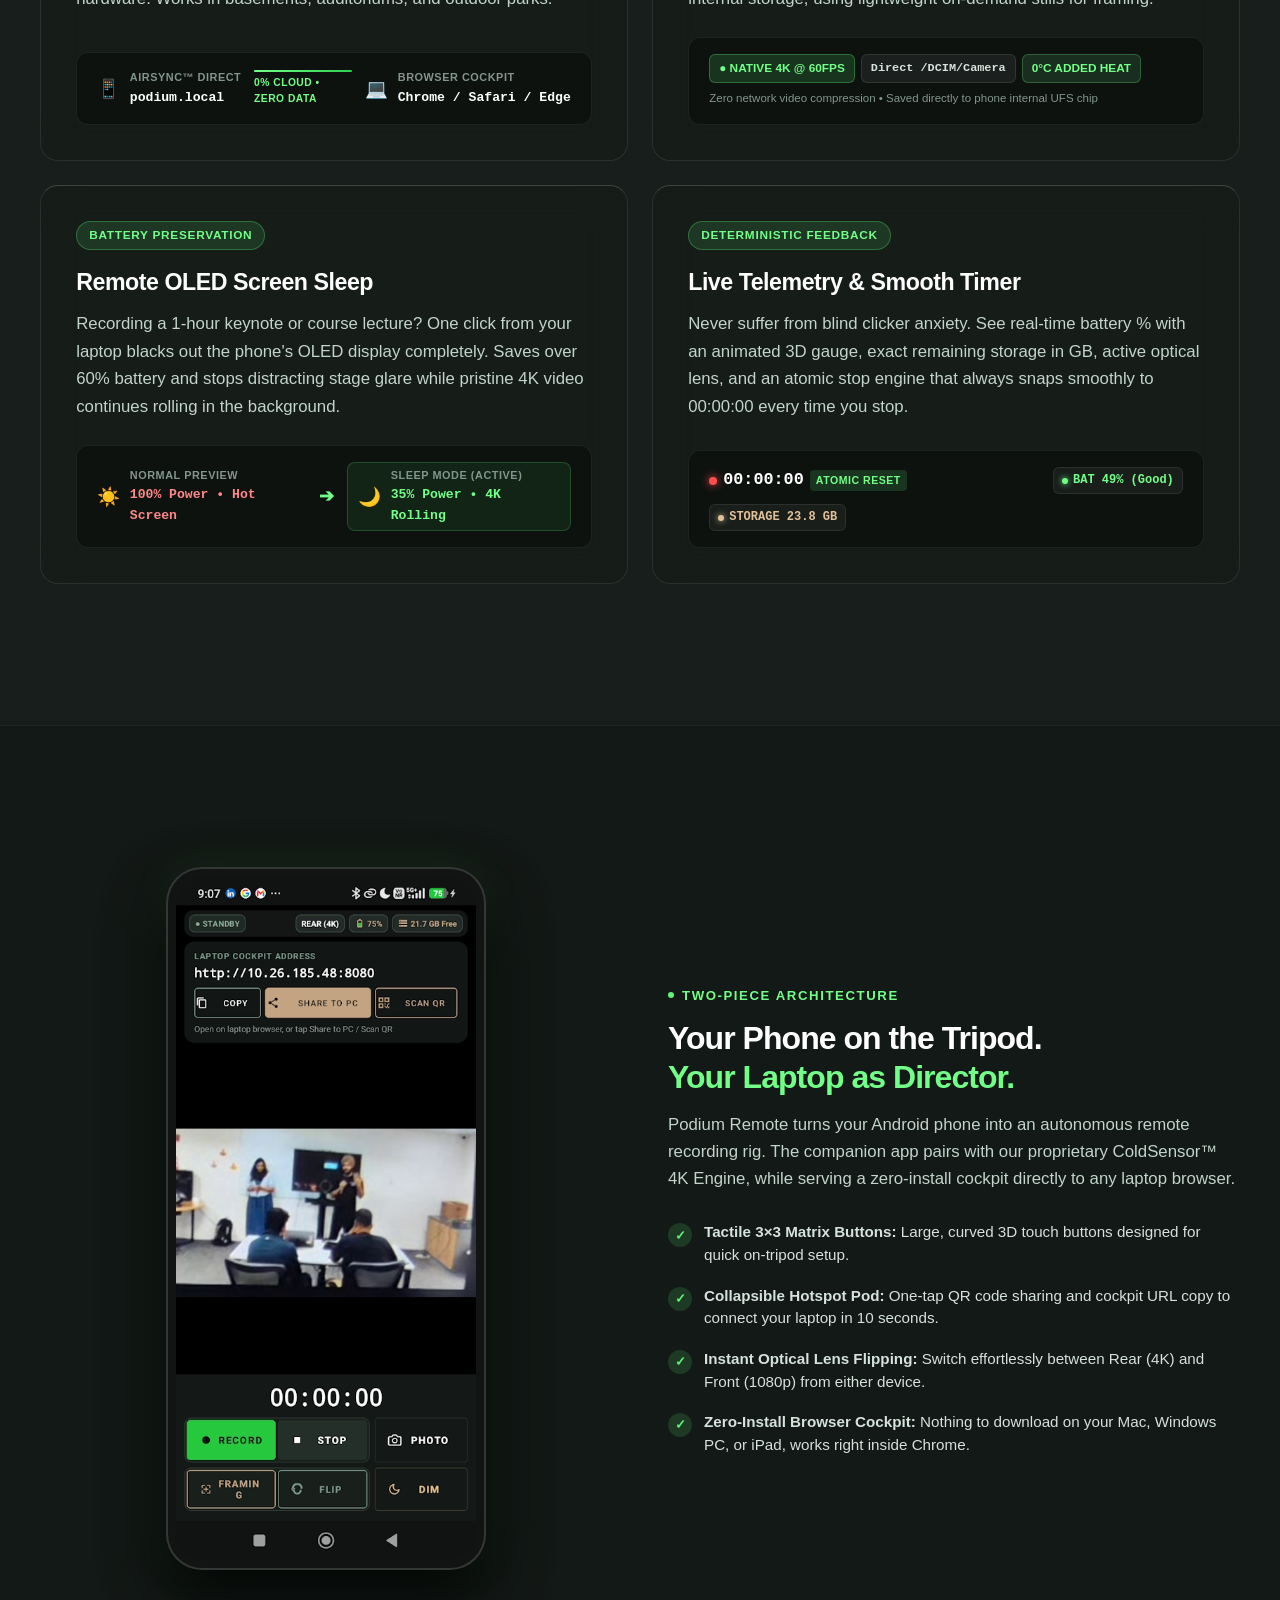
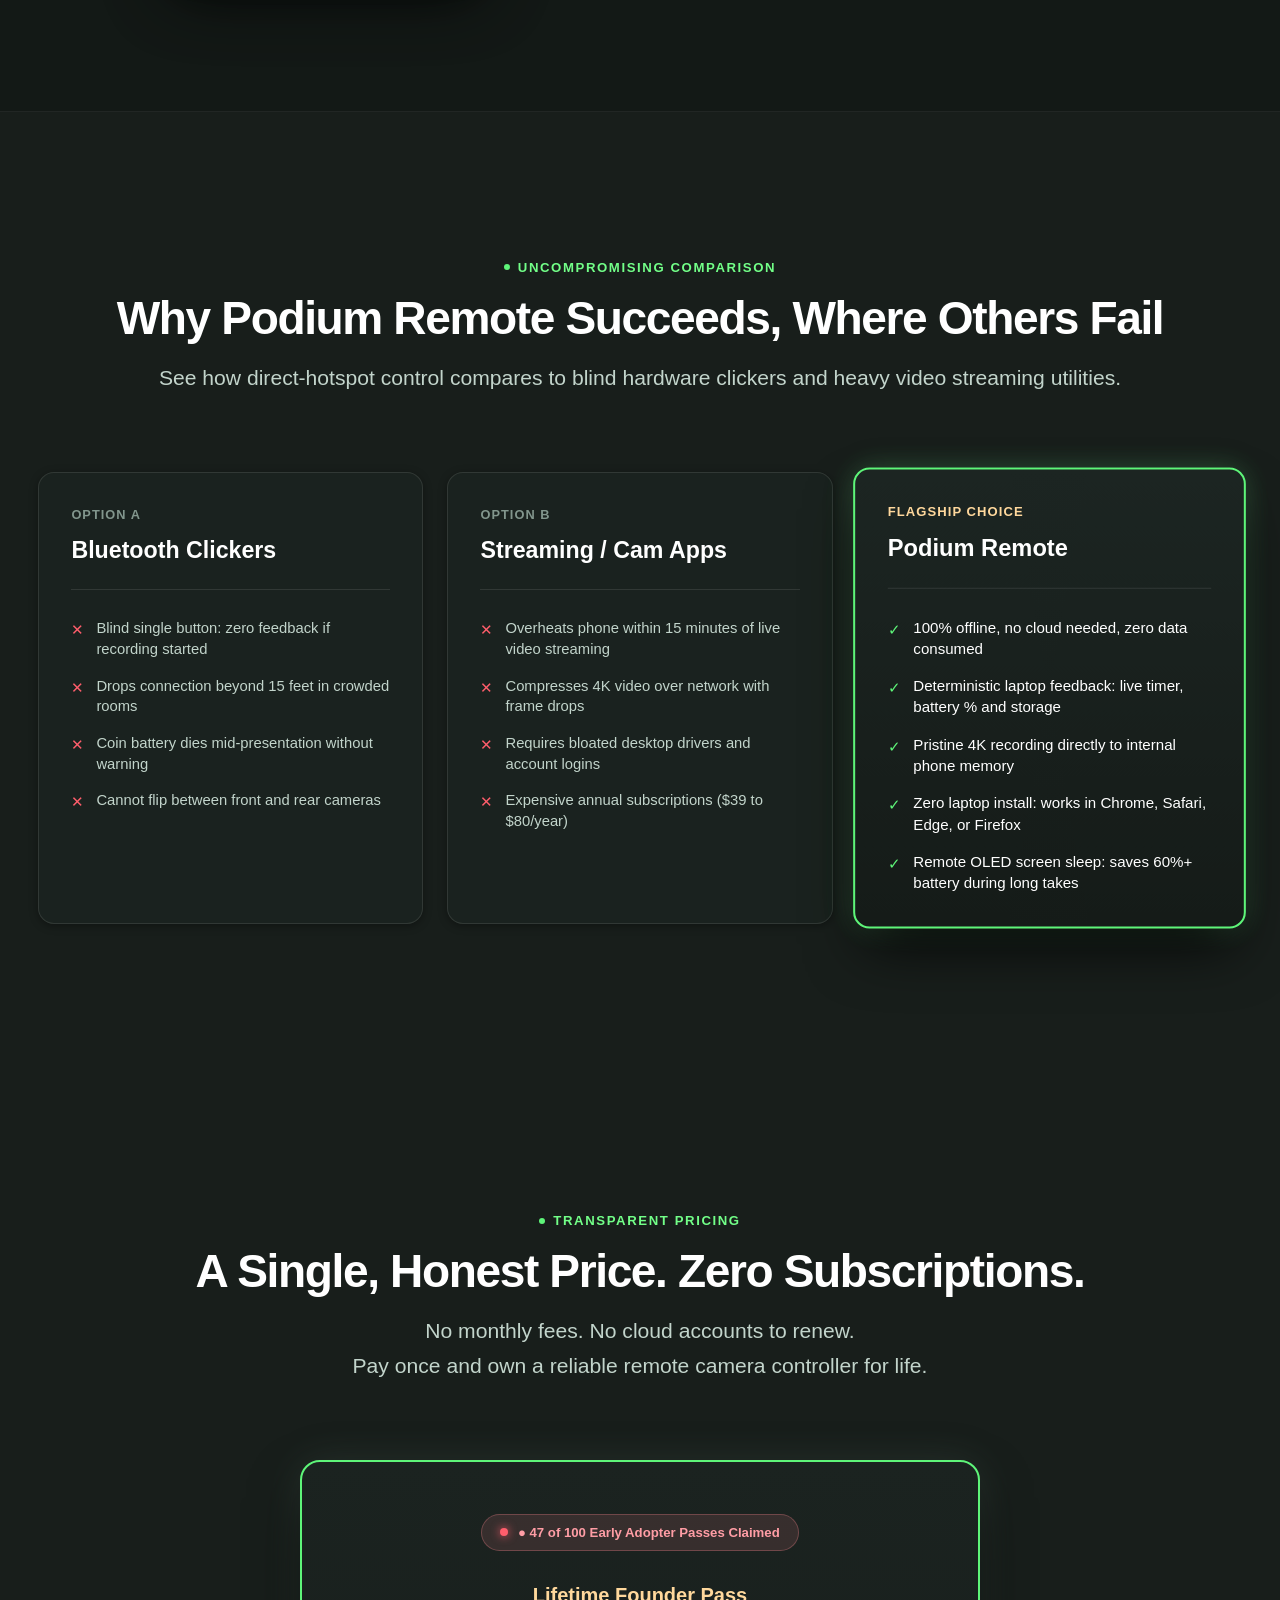
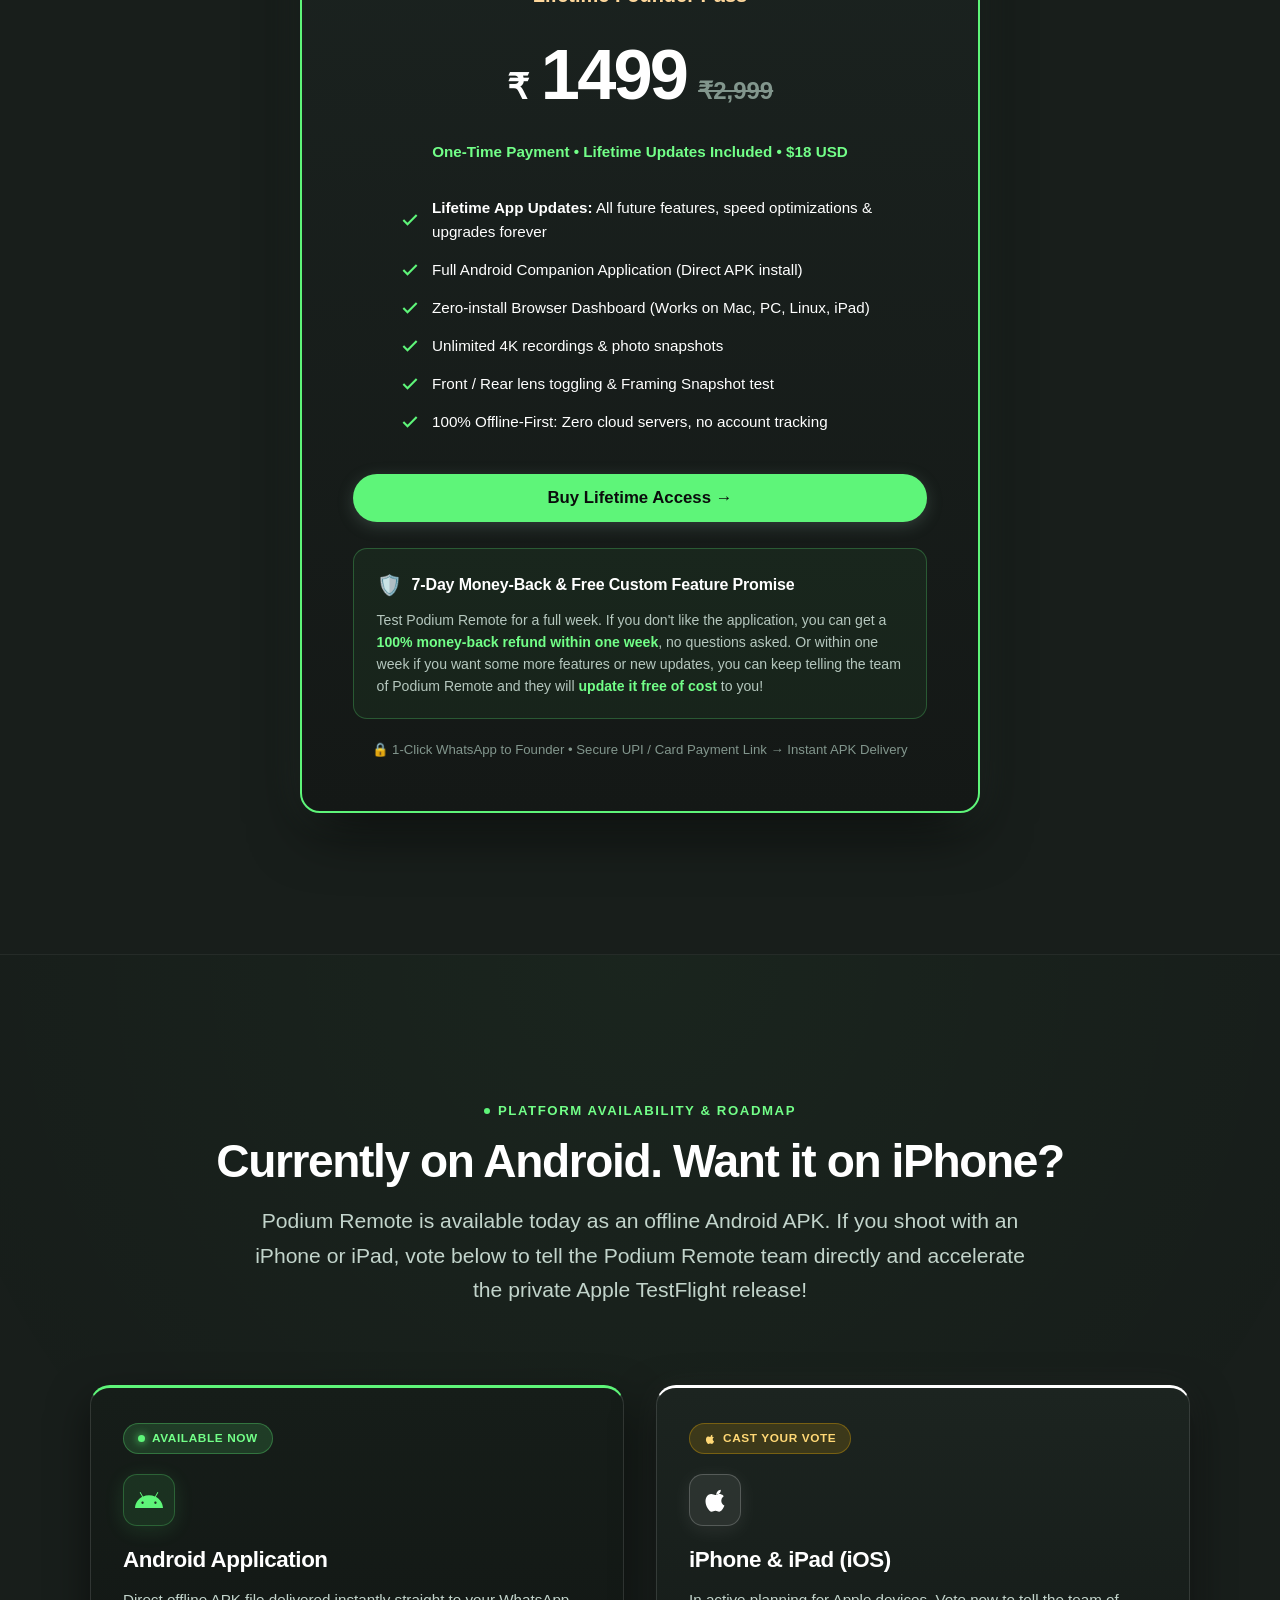
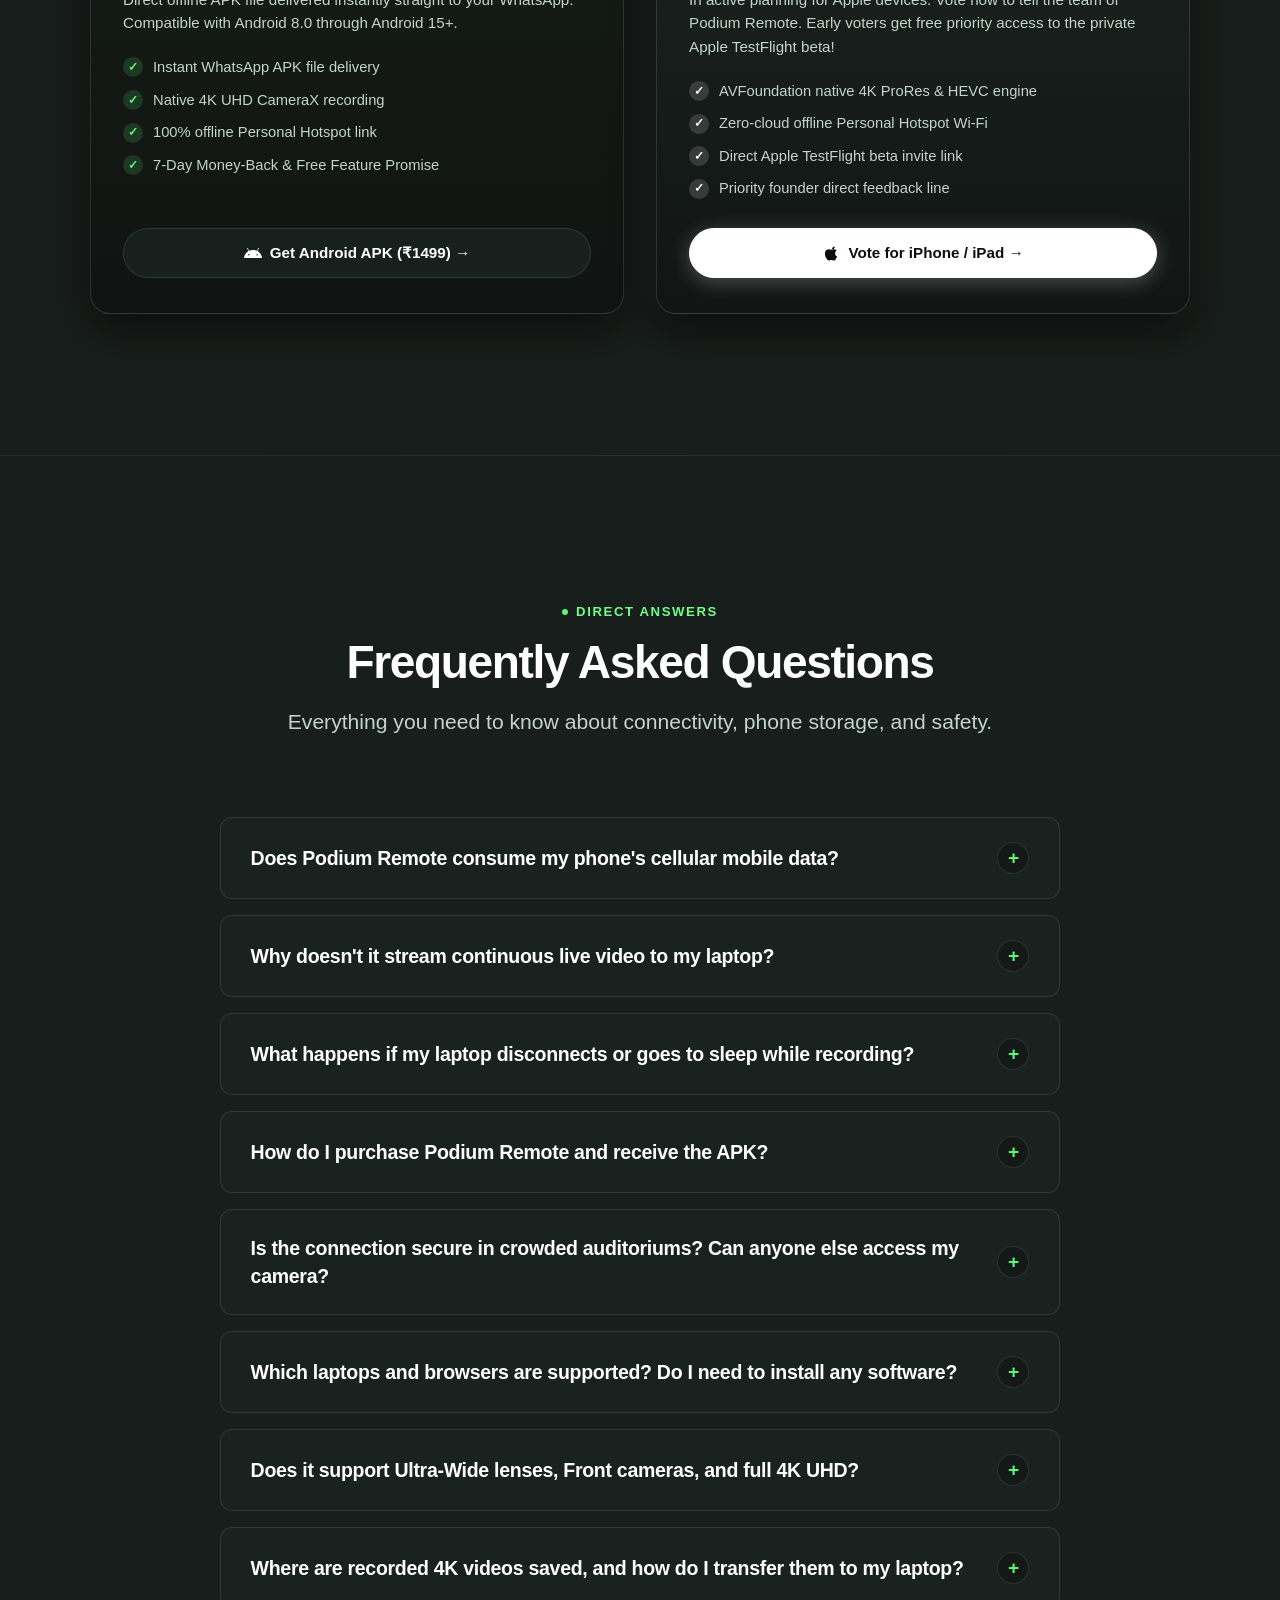
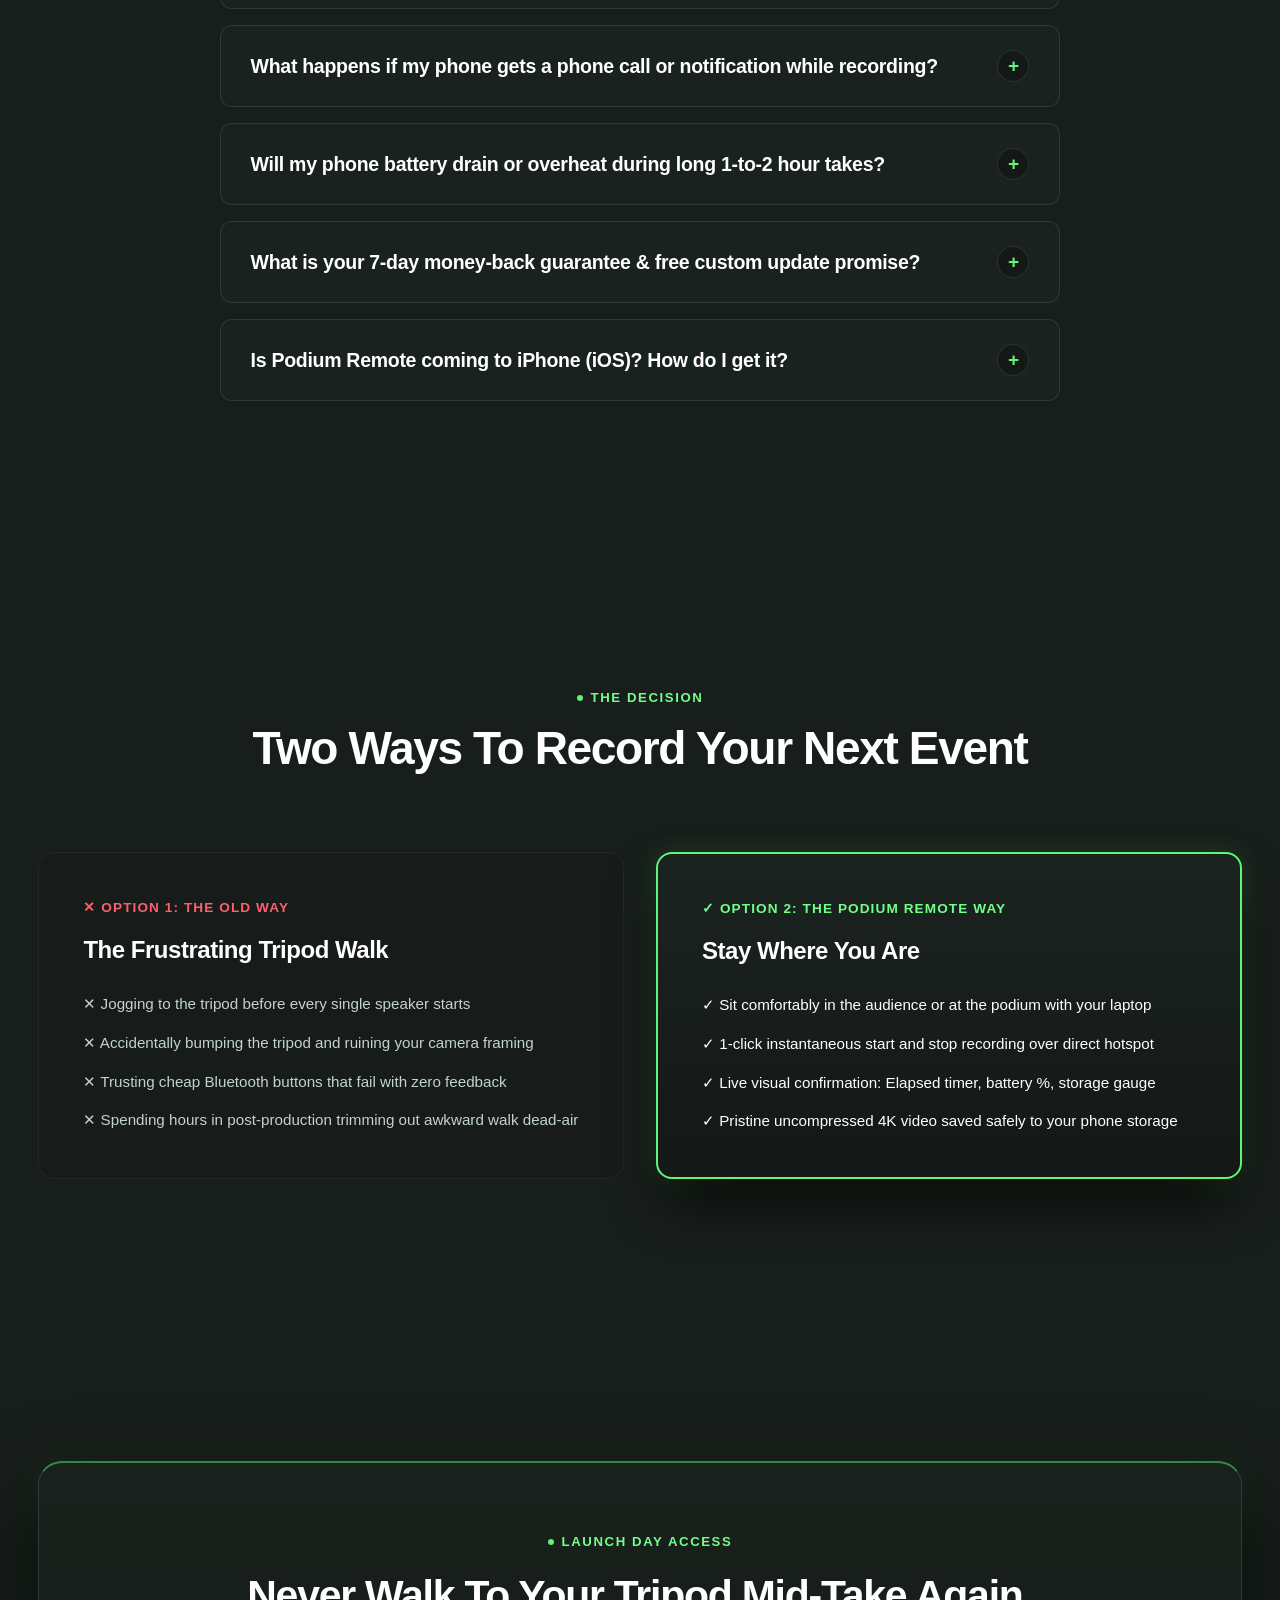
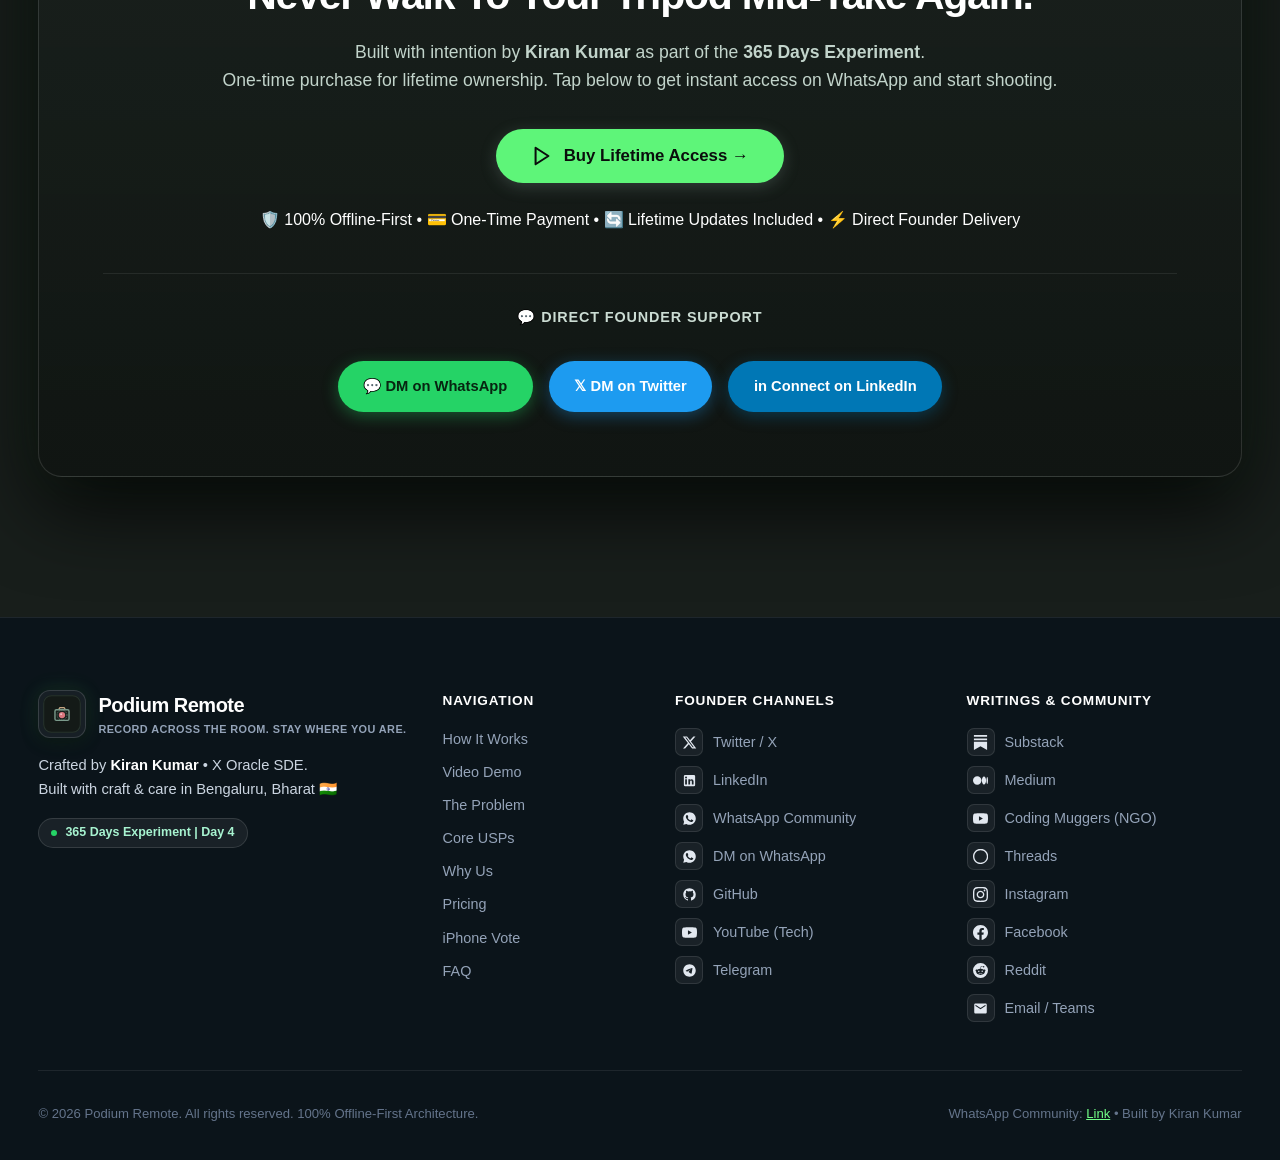
==== commit 84d87c78: "copy(landing): update founder bio, team messaging, guarantees, and experiment tags per user instruct" ====
--- a/Podium_Remote_Landing_Page/index.html
+++ b/Podium_Remote_Landing_Page/index.html
@@ -36,7 +36,7 @@
   <link rel="apple-touch-icon" href="favicon.svg">
 
   <!-- Stylesheet with cache-busting -->
-  <link rel="stylesheet" href="style.css?v=5.5">
+  <link rel="stylesheet" href="style.css?v=5.6">
 
   <!-- Critical Platform Vote & FAQ Styles to guarantee zero unstyled flash / caching issues -->
   <style>
@@ -317,10 +317,6 @@
               <span class="traffic-light green"></span>
             </div>
 
-            <div class="showcase-url-badge">
-              <span>🔒 https://podium.local/ • AirSync™ DirectLink</span>
-            </div>
-
             <div class="showcase-status-badge">
               <span class="status-pulse-dot"></span>
               <span>AirSync™ Direct P2P • Zero Cloud Latency</span>
@@ -630,7 +626,7 @@
               At every tech demo day and college seminar, I watched speakers jog to their tripods or cross their fingers hoping a blind Bluetooth clicker worked. We don't need heavy cloud infrastructure or battery-killing video streams. We just need deterministic remote control over a direct hotspot.
             </p>
             <div class="quote-author">
-              Kiran Kumar <span class="quote-role">• Founder, 365 Days Product Experiment</span>
+              Kiran Kumar <span class="quote-role">• Founder, 365 Days Experiment</span>
             </div>
           </div>
         </div>
@@ -1003,7 +999,7 @@
                 <span class="risk-free-title">7-Day Money-Back &amp; Free Custom Feature Promise</span>
               </div>
               <p class="risk-free-text">
-                Test Podium Remote for a full week. If you don't like the application, you can get a <strong>100% money-back refund within one week</strong>, no questions asked. Or within one week if you want some more features or new updates, you can keep telling Kiran on WhatsApp and he will <strong>update it free of cost</strong> to you!
+                Test Podium Remote for a full week. If you don't like the application, you can get a <strong>100% money-back refund within one week</strong>, no questions asked. Or within one week if you want some more features or new updates, you can keep telling the team of Podium Remote and they will <strong>update it free of cost</strong> to you!
               </p>
             </div>
 
@@ -1030,7 +1026,7 @@
           </div>
           <h2 class="section-title">Currently on Android. Want it on iPhone?</h2>
           <p class="section-subtitle">
-            Podium Remote is available today as an offline Android APK. If you shoot with an iPhone or iPad, vote below to tell Kiran directly and accelerate the private Apple TestFlight release!
+            Podium Remote is available today as an offline Android APK. If you shoot with an iPhone or iPad, vote below to tell the Podium Remote team directly and accelerate the private Apple TestFlight release!
           </p>
         </div>
 
@@ -1089,7 +1085,7 @@
             </div>
             <h3 class="platform-name">iPhone &amp; iPad (iOS)</h3>
             <p class="platform-desc">
-              In active planning for Apple devices. Vote now to tell Kiran directly. Early voters get free priority access to the private Apple TestFlight beta!
+              In active planning for Apple devices. Vote now to tell the team of Podium Remote. Early voters get free priority access to the private Apple TestFlight beta!
             </p>
             <ul class="platform-specs" style="list-style: none !important; list-style-type: none !important; margin: 0 0 1.8rem 0; padding: 0;">
               <li style="list-style: none !important; list-style-type: none !important; display: flex; align-items: center; gap: 10px; margin-bottom: 0.65rem;">
@@ -1278,7 +1274,7 @@
             </button>
             <div class="faq-content">
               <p class="faq-answer-text">
-                You have a full 7 days to test Podium Remote in your studio or events. If you don't like the application, simply message Kiran on WhatsApp within one week for a 100% money-back refund, no questions asked. Even better: within your first week, if you want some more features or new updates for your camera workflow, you can keep telling Kiran directly and he will build and update it free of cost for you!
+                You have a full 7 days to test Podium Remote in your studio or events. If you don't like the application, simply message to the Podium Remote team on WhatsApp within one week for a 100% money-back refund, no questions asked. Even better: within your first week, if you want some more features or new updates for your camera workflow, you can keep telling the team of Podium Remote and they will build and update it free of cost for you!
               </p>
             </div>
           </div>
@@ -1366,7 +1362,7 @@
           </h2>
           
           <p class="final-cta-desc">
-            Built with intention by <strong>Kiran Kumar</strong> as part of the <strong>365 Days Product Experiment</strong>. <br class="sub-break-desktop">One-time purchase for lifetime ownership. Tap below to get instant access on WhatsApp and start shooting.
+            Built with intention by <strong>Kiran Kumar</strong> as part of the <strong>365 Days Experiment</strong>. <br class="sub-break-desktop">One-time purchase for lifetime ownership. Tap below to get instant access on WhatsApp and start shooting.
           </p>
 
           <div style="display:flex; justify-content:center; gap:1rem; flex-wrap:wrap; margin-bottom:1.5rem;">
@@ -1439,11 +1435,11 @@
             </div>
           </div>
           <p class="footer-bio">
-            Crafted by <strong>Kiran Kumar</strong> • Oracle SDE.<br>
+            Crafted by <strong>Kiran Kumar</strong> • X Oracle SDE.<br>
             Built with craft & care in Bengaluru, Bharat 🇮🇳
           </p>
           <div class="footer-challenge-badge">
-            <span class="badge-dot"></span> 365 Days Product Experiment | Day 4
+            <span class="badge-dot"></span> 365 Days Experiment | Day 4
           </div>
         </div>
 
@@ -1538,7 +1534,7 @@
       <!-- Bottom Meta Copyright -->
       <div class="footer-bottom">
         <p>© 2026 Podium Remote. All rights reserved. 100% Offline-First Architecture.</p>
-        <p class="footer-subtext">💬 WhatsApp Community: <a href="https://chat.whatsapp.com/IsuedXNntC66BHgE1JfXwX" target="_blank" rel="noopener noreferrer" style="color:#72ff88; text-decoration:underline;">Join WhatsApp Channel / Group</a> • Built by Kiran Kumar</p>
+        <p class="footer-subtext">WhatsApp Community: <a href="https://chat.whatsapp.com/IsuedXNntC66BHgE1JfXwX" target="_blank" rel="noopener noreferrer" style="color:#72ff88; text-decoration:underline;">Link</a> • Built by Kiran Kumar</p>
       </div>
     </div>
   </footer>
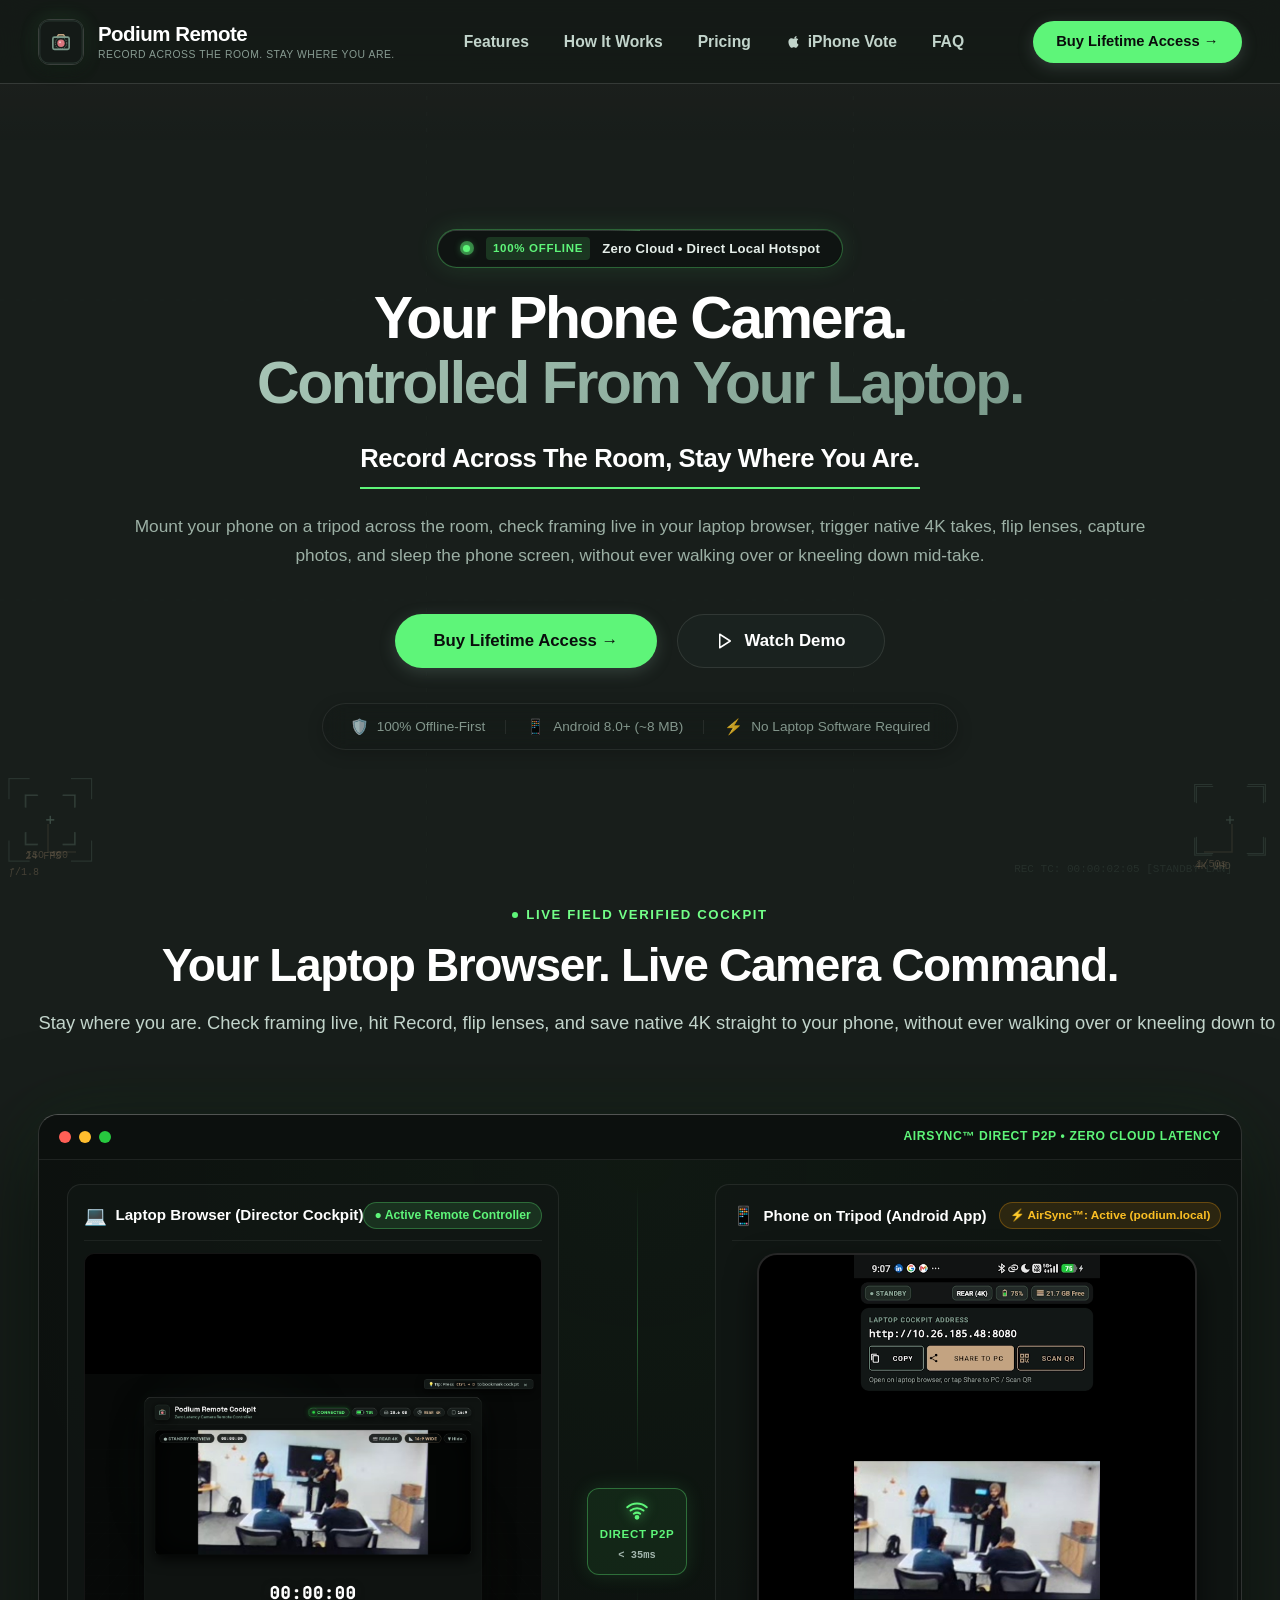
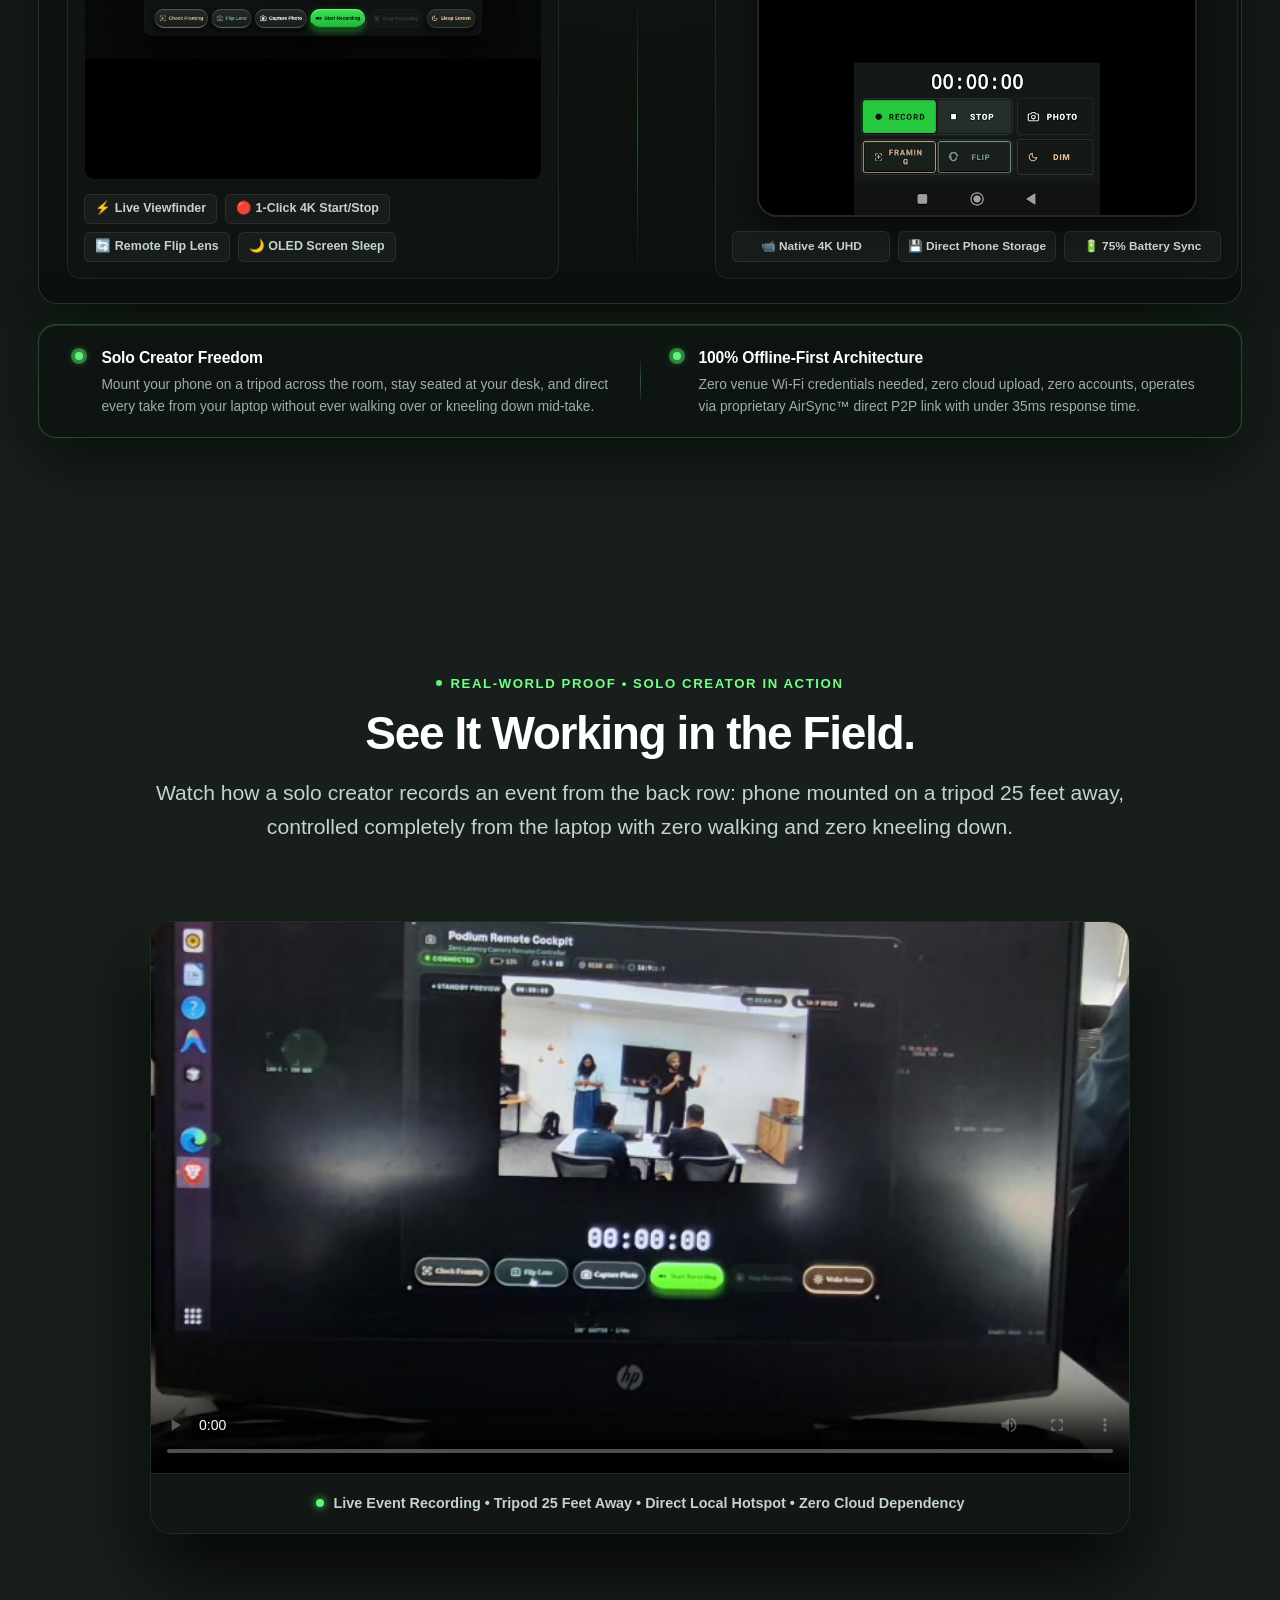
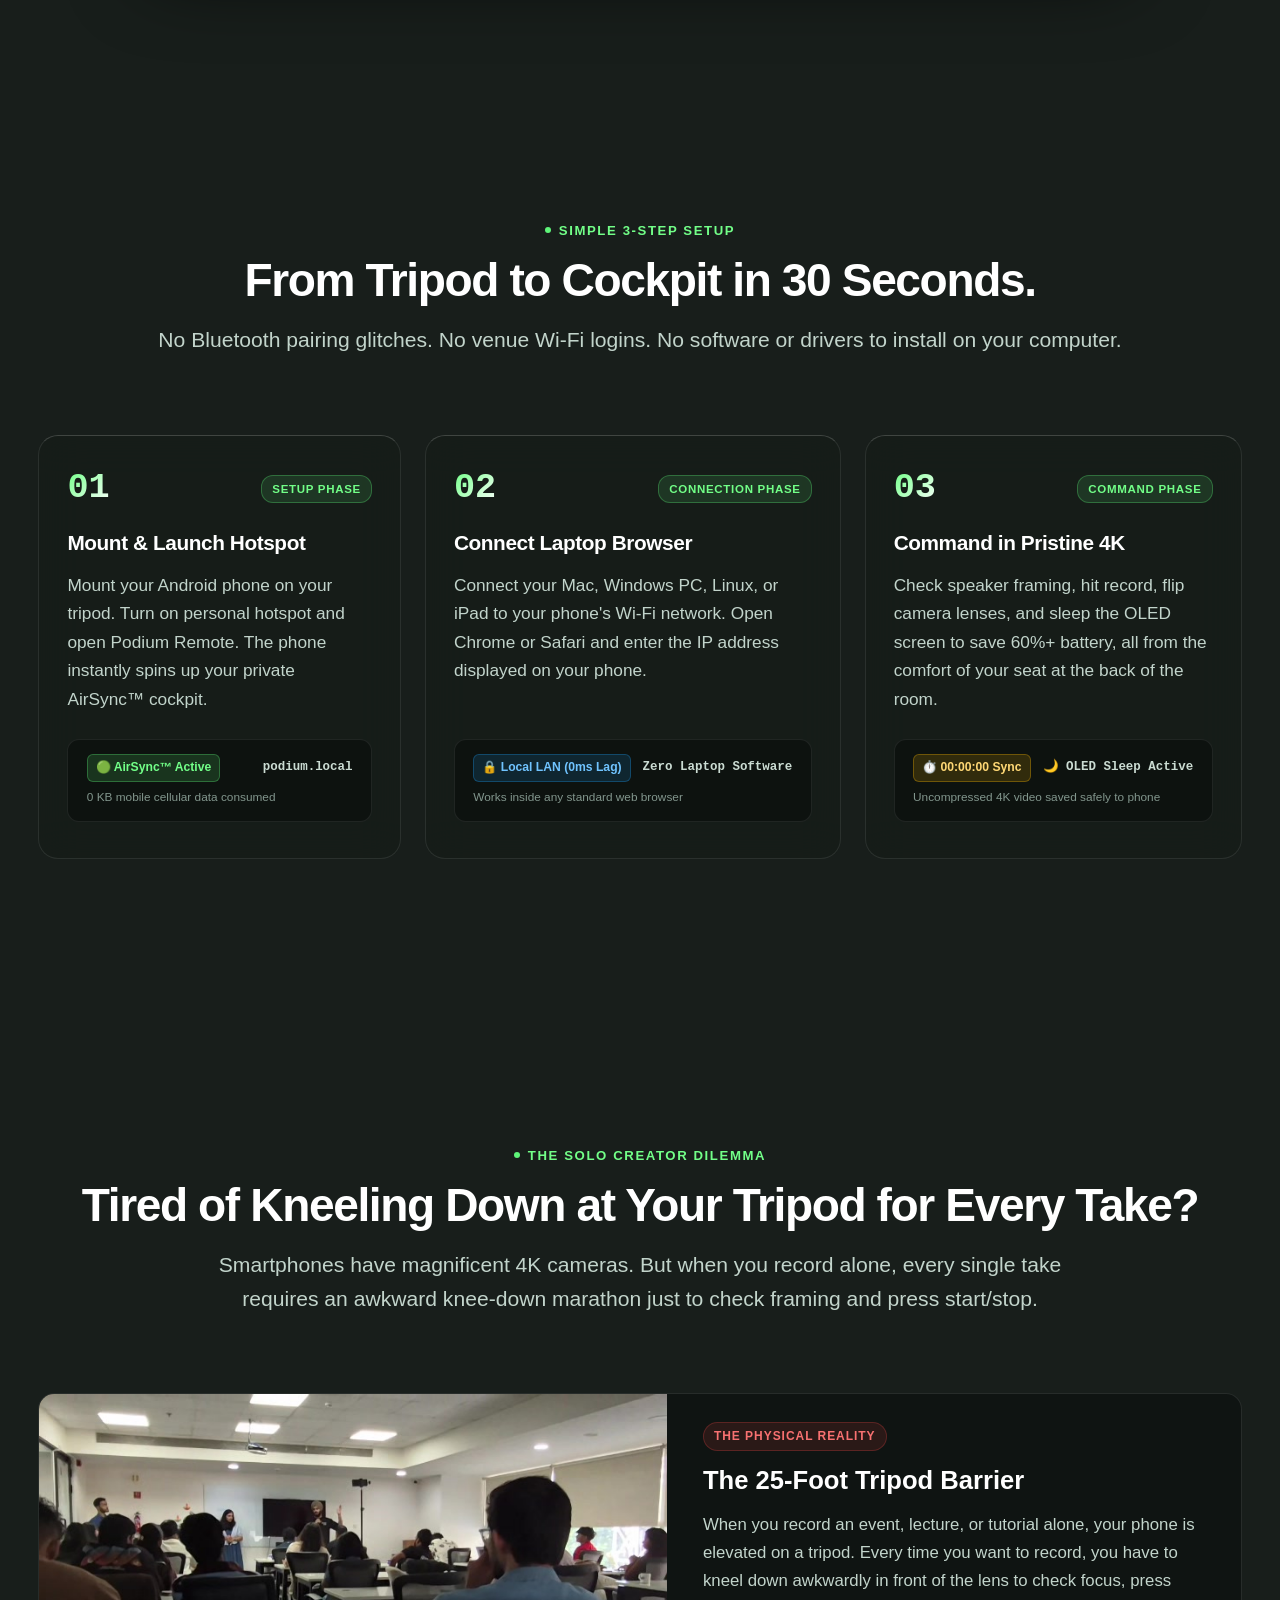
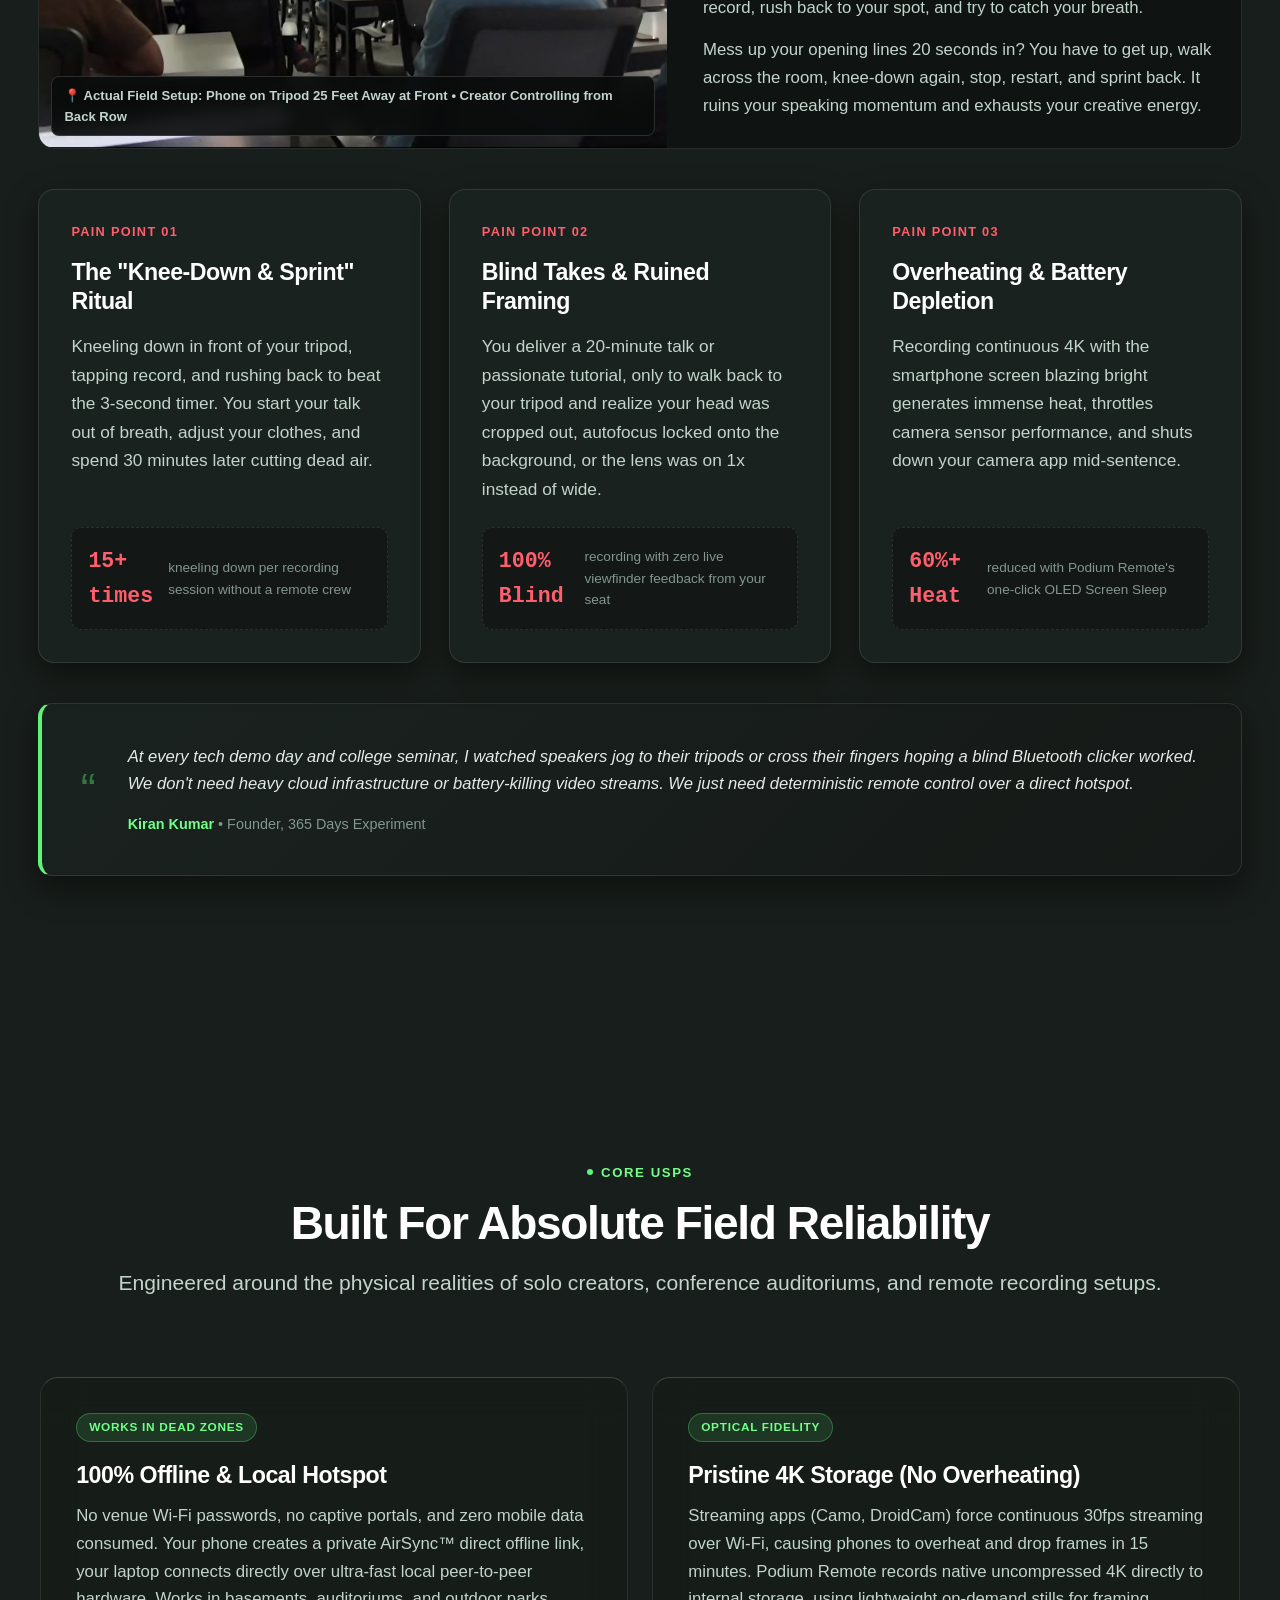
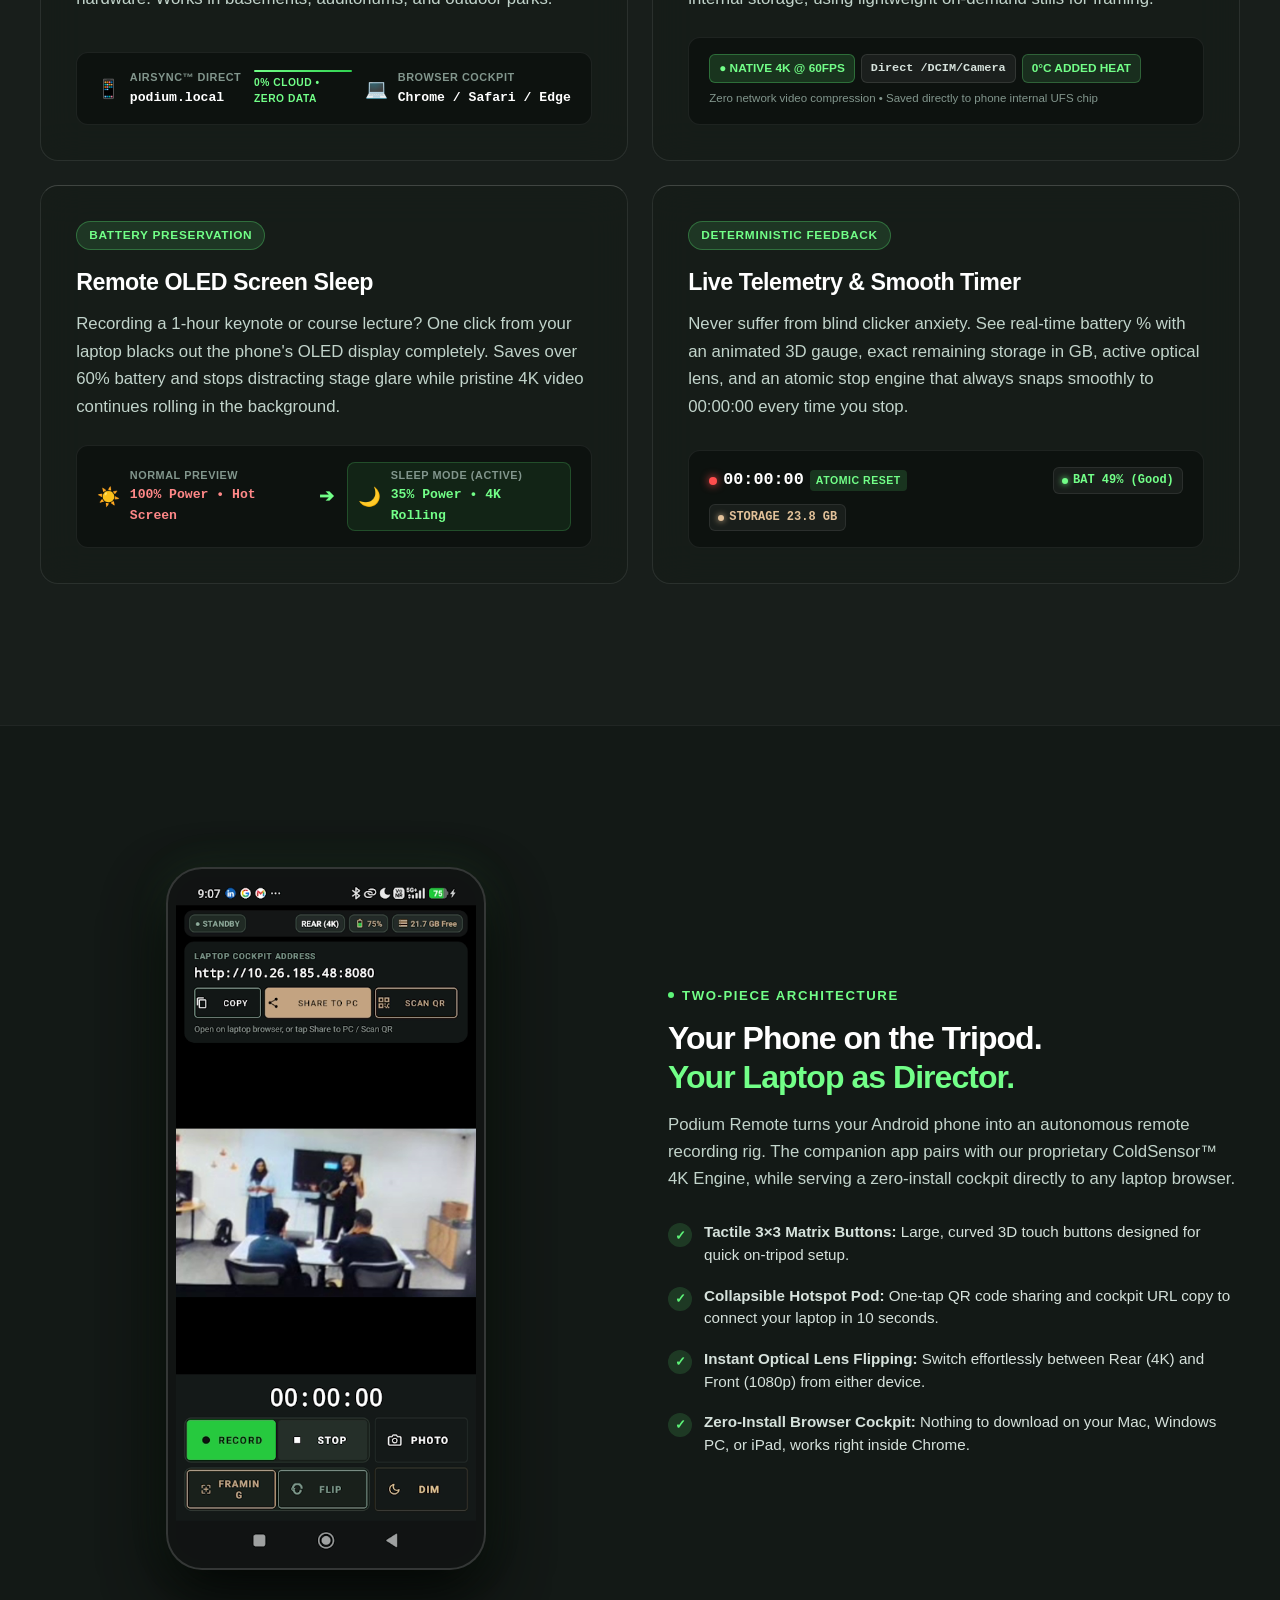
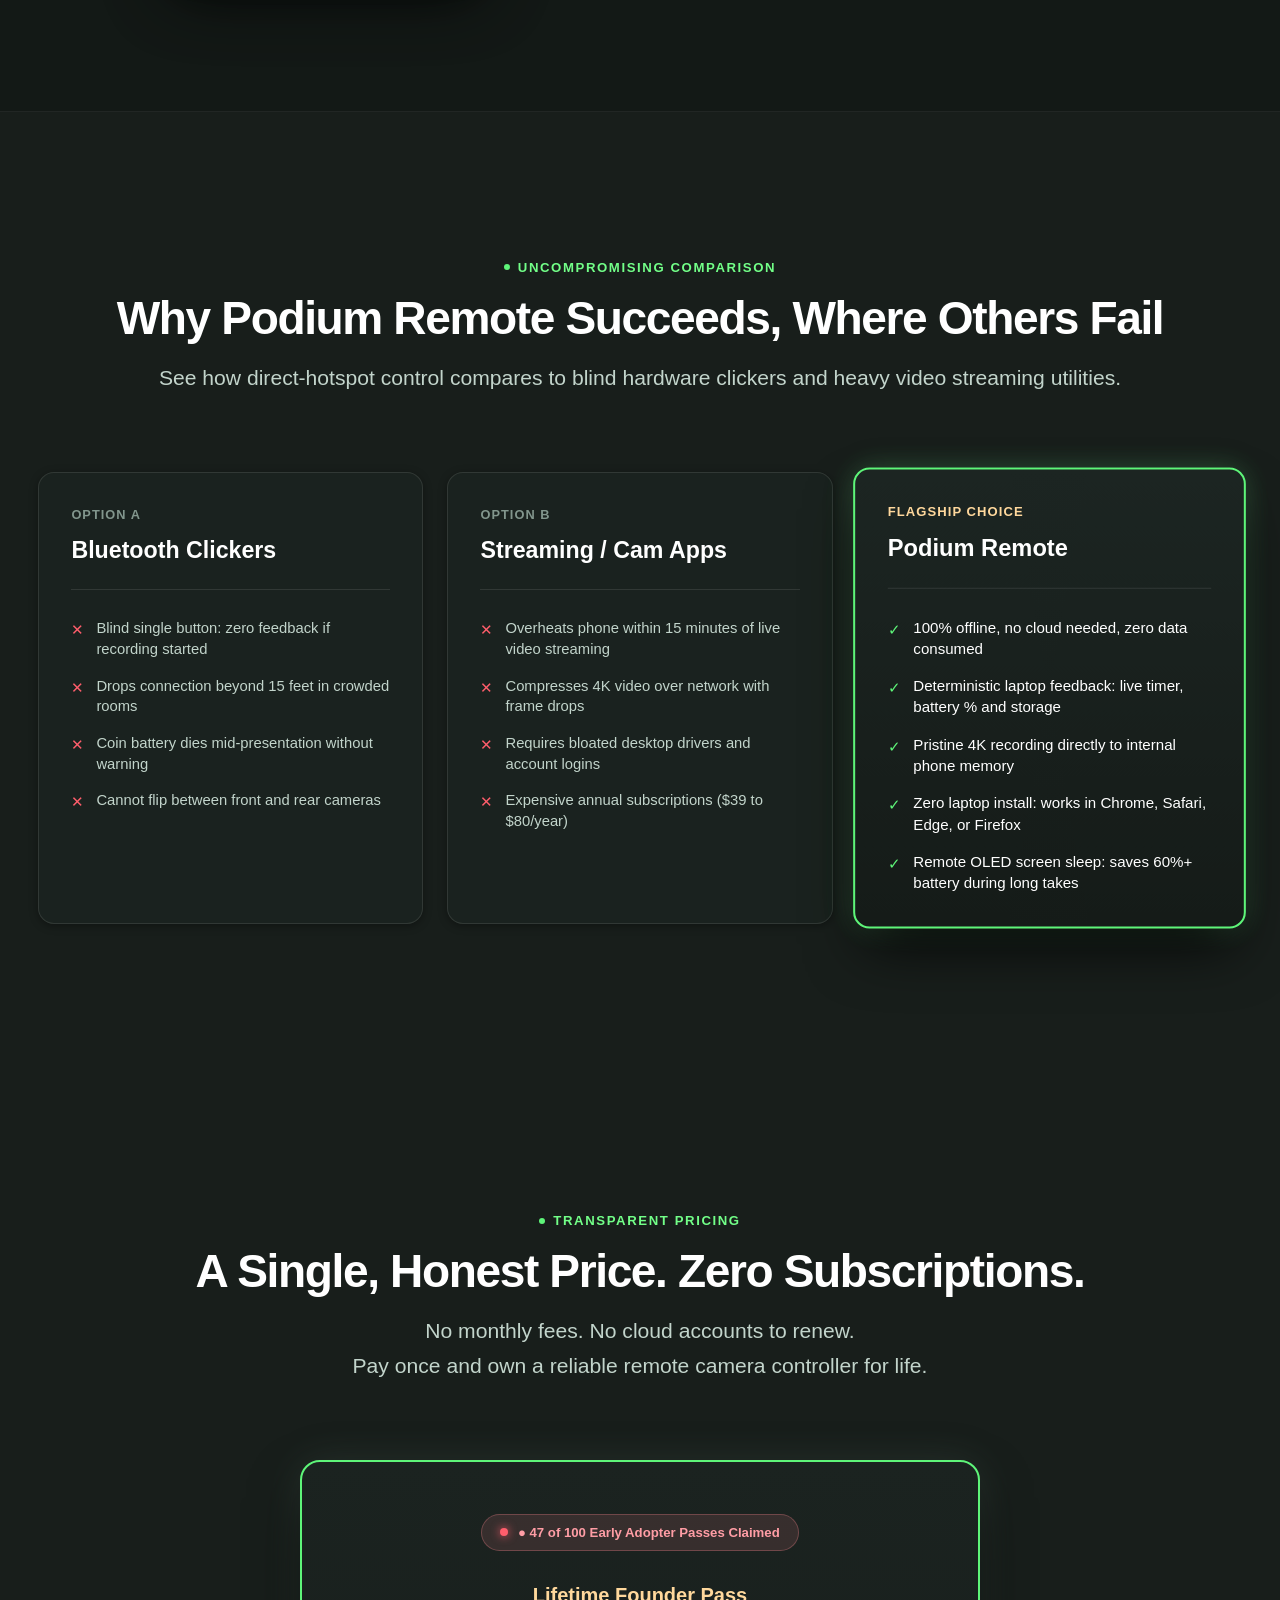
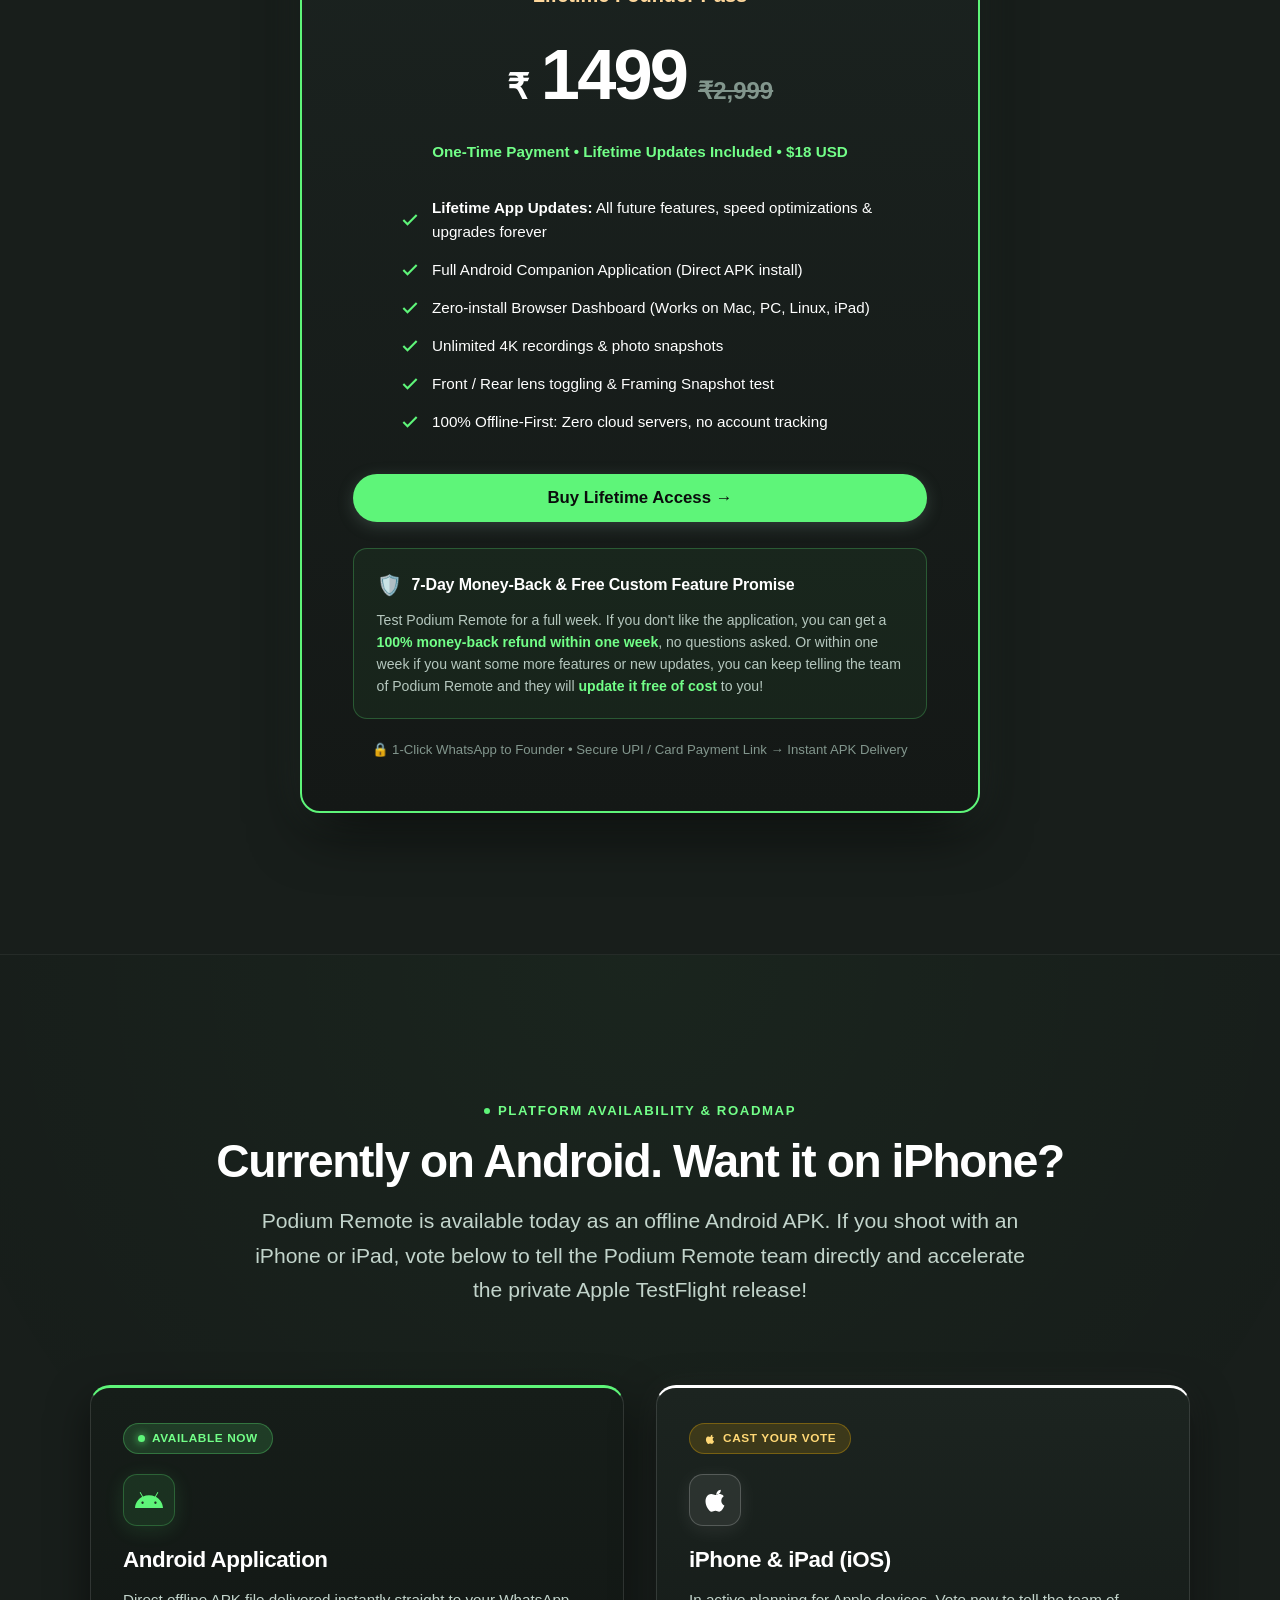
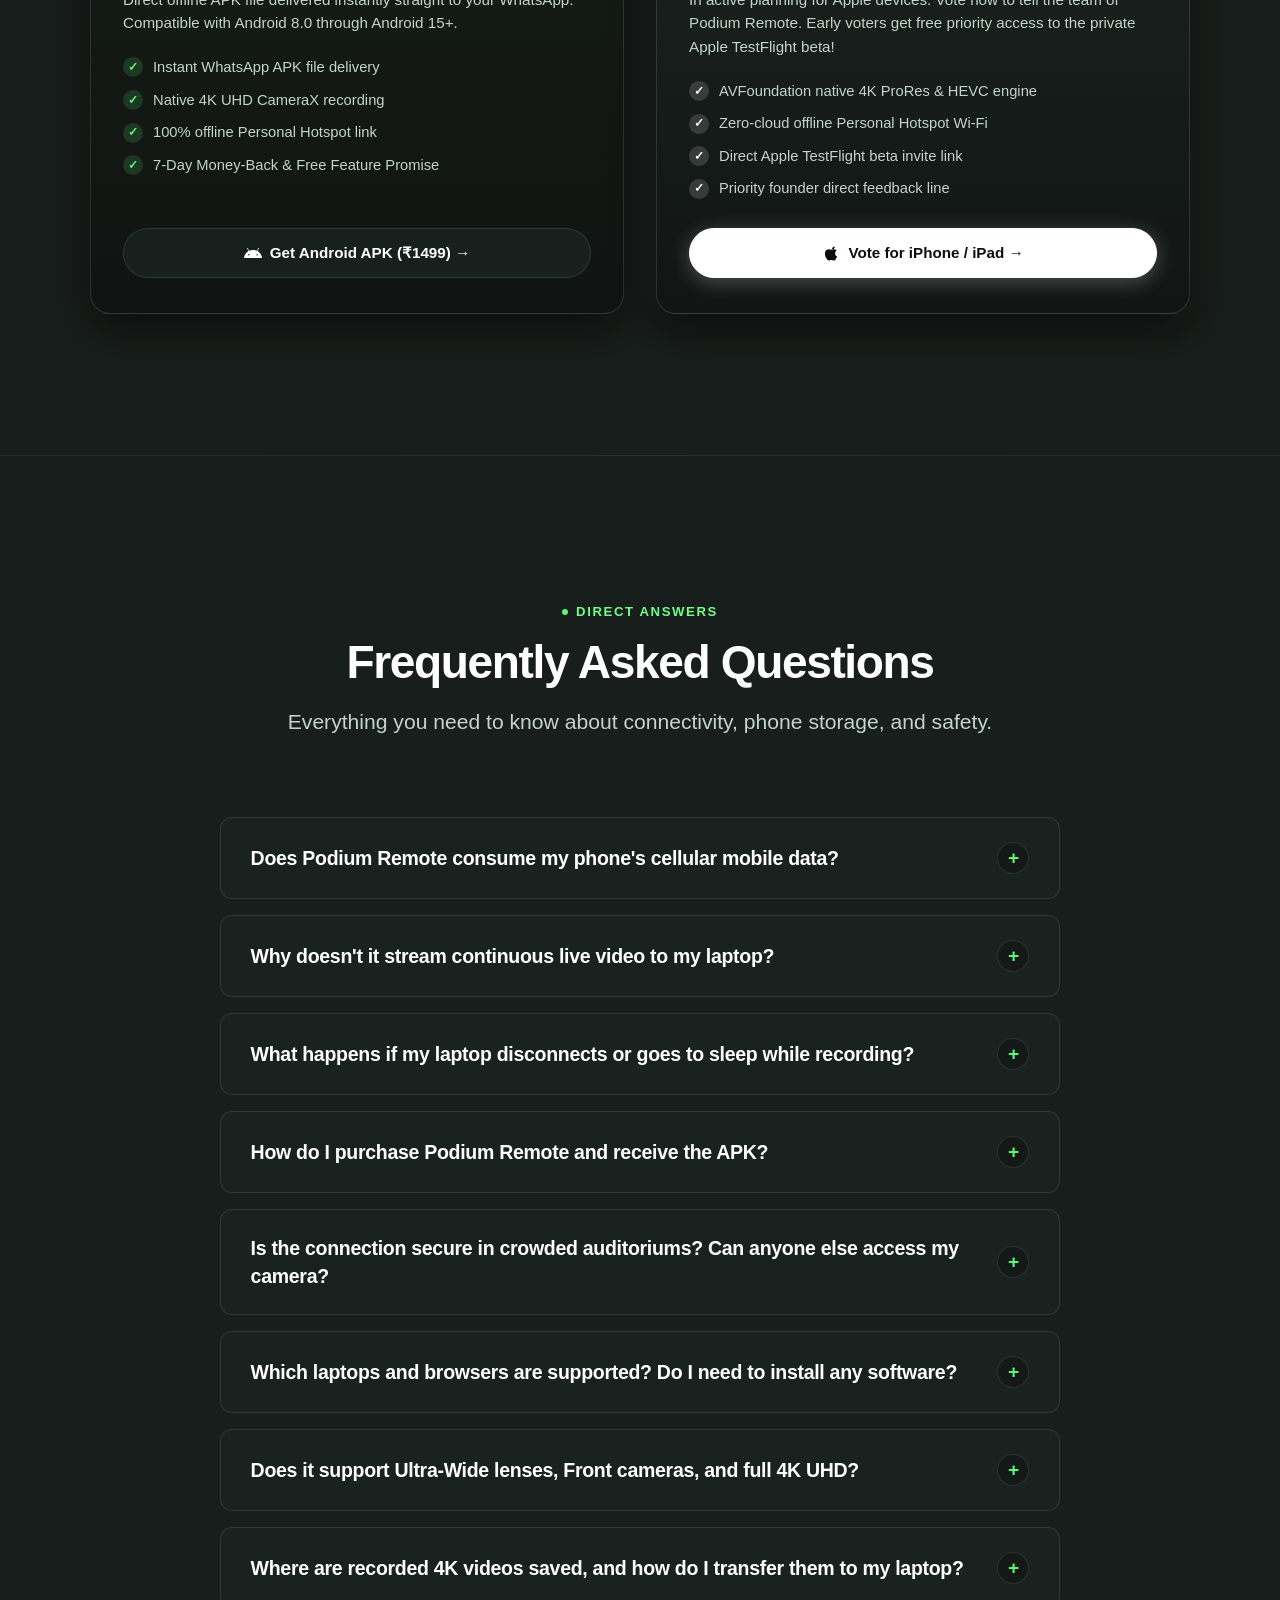
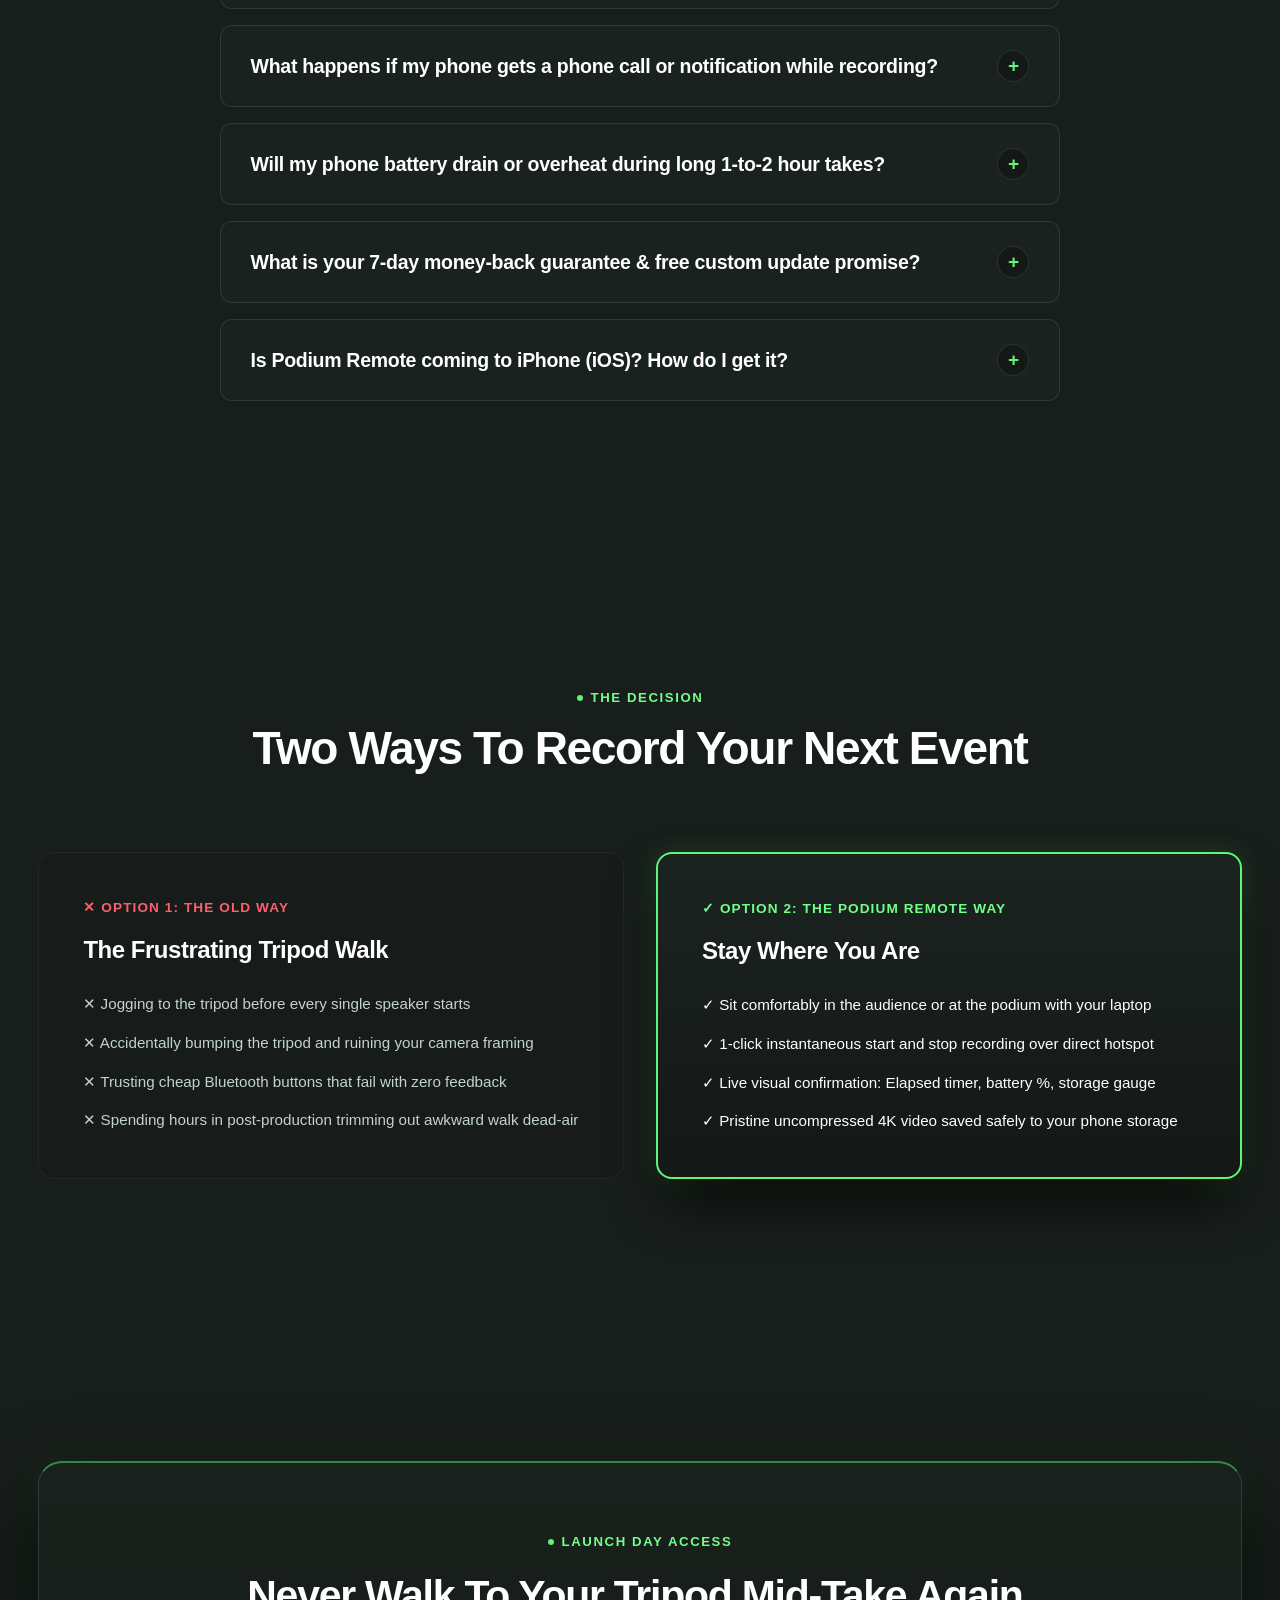
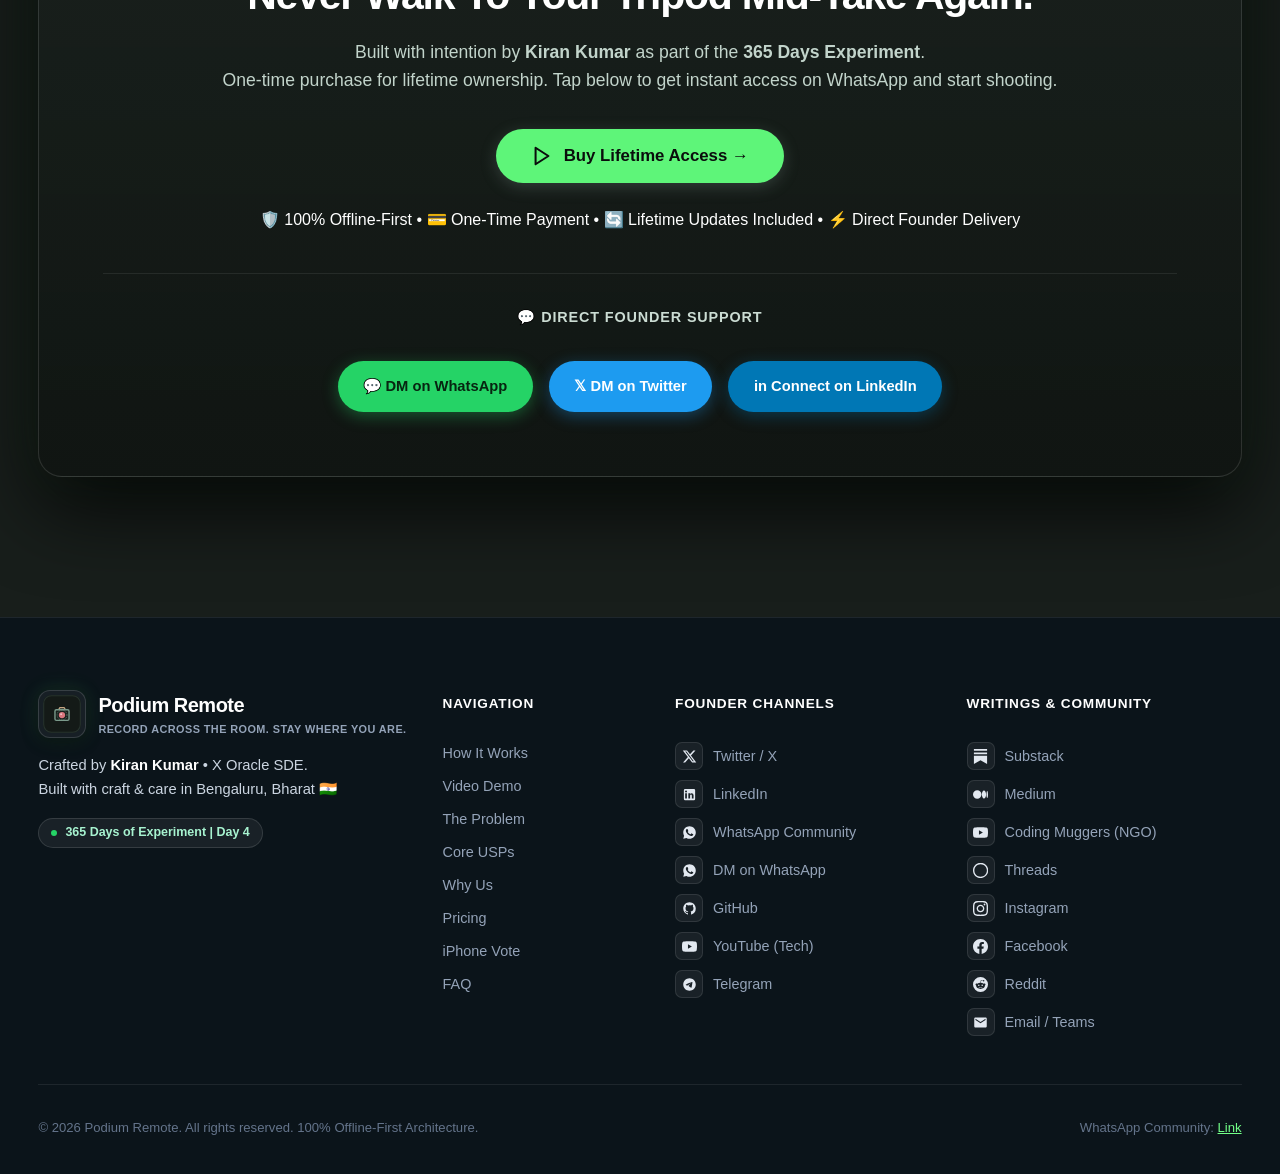
==== commit 7bc8f175: "feat(mobile): hamburger drawer, single-row hero CTAs, footer accordions, and typography optimization" ====
--- a/Podium_Remote_Landing_Page/index.html
+++ b/Podium_Remote_Landing_Page/index.html
@@ -217,7 +217,36 @@
         <div class="nav-actions">
           <a href="https://wa.me/918590658979?text=Hi%20Kiran%2C%20I%20want%20to%20buy%20Podium%20Remote%20Lifetime%20Access.%20Please%20share%20the%20details!" target="_blank" rel="noopener noreferrer" class="btn btn-primary btn-sm btn-oval">Buy Lifetime Access →</a>
         </div>
+
+        <button class="hamburger-btn" id="hamburgerBtn" aria-label="Open Navigation Menu" aria-expanded="false">
+          <span class="hamburger-line"></span>
+          <span class="hamburger-line"></span>
+          <span class="hamburger-line"></span>
+        </button>
       </nav>
+
+      <!-- Mobile Navigation Drawer -->
+      <div class="mobile-nav-drawer" id="mobileNavDrawer" aria-hidden="true">
+        <div class="mobile-nav-backdrop" id="mobileNavBackdrop"></div>
+        <div class="mobile-nav-panel">
+          <div class="mobile-nav-top">
+            <span class="mobile-nav-title">Menu</span>
+            <button class="mobile-nav-close" id="mobileNavClose" aria-label="Close menu">&times;</button>
+          </div>
+          <ul class="mobile-nav-menu">
+            <li><a href="#features" class="mobile-nav-item">Features</a></li>
+            <li><a href="#how-it-works" class="mobile-nav-item">How It Works</a></li>
+            <li><a href="#pricing" class="mobile-nav-item">Pricing</a></li>
+            <li><a href="#platform-vote" class="mobile-nav-item mobile-nav-highlight"><svg width="15" height="15" viewBox="0 0 24 24" fill="currentColor" style="vertical-align: -2px; margin-right: 4px;"><path d="M18.71 19.5c-.83 1.24-1.71 2.45-3.05 2.47-1.34.03-1.77-.79-3.29-.79-1.53 0-2 .77-3.27.82-1.31.05-2.3-1.32-3.14-2.53C4.25 17 2.94 12.45 4.7 9.39c.87-1.52 2.43-2.48 4.12-2.51 1.28-.02 2.5.87 3.29.87.78 0 2.26-1.07 3.81-.91.65.03 2.47.26 3.64 1.98-.09.06-2.17 1.28-2.15 3.81.03 3.02 2.65 4.03 2.68 4.04-.03.07-.42 1.44-1.38 2.83M15.97 6.27c.65-.79 1.09-1.89.97-2.99-.96.04-2.13.64-2.82 1.43-.61.69-1.14 1.8-1 2.87 1.08.08 2.19-.52 2.85-1.31Z"/></svg>iPhone Vote</a></li>
+            <li><a href="#faq" class="mobile-nav-item">FAQ</a></li>
+          </ul>
+          <div class="mobile-nav-cta">
+            <a href="https://wa.me/918590658979?text=Hi%20Kiran%2C%20I%20want%20to%20buy%20Podium%20Remote%20Lifetime%20Access.%20Please%20share%20the%20details!" target="_blank" rel="noopener noreferrer" class="btn btn-primary btn-full" style="width: 100%; justify-content: center; padding: 0.85rem; font-size: 0.95rem;">
+              Buy Lifetime Access →
+            </a>
+          </div>
+        </div>
+      </div>
     </div>
   </header>
 
@@ -1439,27 +1468,36 @@
             Built with craft & care in Bengaluru, Bharat 🇮🇳
           </p>
           <div class="footer-challenge-badge">
-            <span class="badge-dot"></span> 365 Days Experiment | Day 4
+            <span class="badge-dot"></span> 365 Days of Experiment | Day 4
           </div>
         </div>
 
         <!-- Col 2: Navigation -->
-        <div class="footer-links-group">
-          <span class="footer-col-title">Navigation</span>
-          <a href="#how-it-works">How It Works</a>
-          <a href="#demo-video">Video Demo</a>
-          <a href="#problem">The Problem</a>
-          <a href="#features">Core USPs</a>
-          <a href="#comparison">Why Us</a>
-          <a href="#pricing">Pricing</a>
-          <a href="#platform-vote">iPhone Vote</a>
-          <a href="#faq">FAQ</a>
+        <div class="footer-links-group footer-accordion" id="footerNavAccordion">
+          <button class="footer-accordion-toggle" type="button" aria-expanded="false" aria-controls="footerNavLinks">
+            <span class="footer-col-title">Navigation</span>
+            <span class="footer-accordion-arrow">▾</span>
+          </button>
+          <div class="footer-accordion-body" id="footerNavLinks">
+            <a href="#how-it-works">How It Works</a>
+            <a href="#demo-video">Video Demo</a>
+            <a href="#problem">The Problem</a>
+            <a href="#features">Core USPs</a>
+            <a href="#comparison">Why Us</a>
+            <a href="#pricing">Pricing</a>
+            <a href="#platform-vote">iPhone Vote</a>
+            <a href="#faq">FAQ</a>
+          </div>
         </div>
 
         <!-- Col 3: Founder Channels -->
-        <div class="footer-links-group footer-social-col">
-          <span class="footer-col-title">Founder Channels</span>
-          <div class="footer-social-icons-list">
+        <div class="footer-links-group footer-social-col footer-accordion" id="footerFounderAccordion">
+          <button class="footer-accordion-toggle" type="button" aria-expanded="false" aria-controls="footerFounderLinks">
+            <span class="footer-col-title">Founder Channels</span>
+            <span class="footer-accordion-arrow">▾</span>
+          </button>
+          <div class="footer-accordion-body" id="footerFounderLinks">
+            <div class="footer-social-icons-list">
             <a href="https://x.com/ErKiranKumar_" target="_blank" rel="noopener noreferrer" class="social-icon-link" title="Twitter / X (@ErKiranKumar_)">
               <span class="social-icon-box"><svg width="15" height="15" viewBox="0 0 24 24" fill="currentColor"><path d="M18.244 2.25h3.308l-7.227 8.26 8.502 11.24H16.17l-5.214-6.817L4.99 21.75H1.68l7.73-8.835L1.254 2.25H8.08l4.713 6.231zm-1.161 17.52h1.833L7.084 4.126H5.117z"/></svg></span>
               <span>Twitter / X</span>
@@ -1490,11 +1528,16 @@
             </a>
           </div>
         </div>
+      </div>
 
         <!-- Col 4: Writings, Community & Socials -->
-        <div class="footer-links-group footer-social-col">
-          <span class="footer-col-title">Writings & Community</span>
-          <div class="footer-social-icons-list">
+        <div class="footer-links-group footer-social-col footer-accordion" id="footerWritingsAccordion">
+          <button class="footer-accordion-toggle" type="button" aria-expanded="false" aria-controls="footerWritingsLinks">
+            <span class="footer-col-title">Writings & Community</span>
+            <span class="footer-accordion-arrow">▾</span>
+          </button>
+          <div class="footer-accordion-body" id="footerWritingsLinks">
+            <div class="footer-social-icons-list">
             <a href="https://substack.com/@kirankumar778023" target="_blank" rel="noopener noreferrer" class="social-icon-link" title="Substack">
               <span class="social-icon-box"><svg width="15" height="15" viewBox="0 0 24 24" fill="currentColor"><path d="M22.539 8.242H1.46V5.406h21.08v2.836zM1.46 10.812V24L12 18.11 22.54 24V10.812H1.46zM22.54 0H1.46v2.836h21.08V0z"/></svg></span>
               <span>Substack</span>
@@ -1528,13 +1571,14 @@
               <span>Email / Teams</span>
             </a>
           </div>
+          </div>
         </div>
       </div>
 
       <!-- Bottom Meta Copyright -->
       <div class="footer-bottom">
         <p>© 2026 Podium Remote. All rights reserved. 100% Offline-First Architecture.</p>
-        <p class="footer-subtext">WhatsApp Community: <a href="https://chat.whatsapp.com/IsuedXNntC66BHgE1JfXwX" target="_blank" rel="noopener noreferrer" style="color:#72ff88; text-decoration:underline;">Link</a> • Built by Kiran Kumar</p>
+        <p class="footer-subtext">WhatsApp Community: <a href="https://chat.whatsapp.com/IsuedXNntC66BHgE1JfXwX" target="_blank" rel="noopener noreferrer" style="color:#72ff88; text-decoration:underline;">Link</a></p>
       </div>
     </div>
   </footer>
--- a/Podium_Remote_Landing_Page/style.css
+++ b/Podium_Remote_Landing_Page/style.css
@@ -346,6 +346,200 @@
   margin-left: 0;
   flex-shrink: 0;
   white-space: nowrap;
+}
+
+/* Hamburger Toggle Button */
+.hamburger-btn {
+  display: none;
+  flex-direction: column;
+  justify-content: center;
+  align-items: center;
+  width: 40px;
+  height: 40px;
+  background: rgba(255, 255, 255, 0.05);
+  border: 1px solid rgba(255, 255, 255, 0.14);
+  border-radius: 10px;
+  cursor: pointer;
+  padding: 0;
+  gap: 5px;
+  transition: all 0.22s ease;
+  z-index: 1001;
+  flex-shrink: 0;
+}
+
+.hamburger-btn:hover {
+  background: rgba(94, 245, 121, 0.12);
+  border-color: rgba(94, 245, 121, 0.35);
+}
+
+.hamburger-line {
+  display: block;
+  width: 20px;
+  height: 2px;
+  background: #ffffff;
+  border-radius: 2px;
+  transition: transform 0.25s ease, opacity 0.25s ease, background 0.25s ease;
+}
+
+.hamburger-btn.is-active .hamburger-line:nth-child(1) {
+  transform: translateY(7px) rotate(45deg);
+  background: #5ef579;
+}
+.hamburger-btn.is-active .hamburger-line:nth-child(2) {
+  opacity: 0;
+}
+.hamburger-btn.is-active .hamburger-line:nth-child(3) {
+  transform: translateY(-7px) rotate(-45deg);
+  background: #5ef579;
+}
+
+/* Mobile Nav Drawer */
+.mobile-nav-drawer {
+  position: fixed;
+  top: 0;
+  left: 0;
+  width: 100vw;
+  height: 100vh;
+  z-index: 2000;
+  display: none;
+}
+
+.mobile-nav-drawer.is-open {
+  display: block;
+}
+
+.mobile-nav-backdrop {
+  position: absolute;
+  top: 0;
+  left: 0;
+  width: 100%;
+  height: 100%;
+  background: rgba(0, 0, 0, 0.75);
+  backdrop-filter: blur(8px);
+  -webkit-backdrop-filter: blur(8px);
+  opacity: 0;
+  transition: opacity 0.3s ease;
+}
+
+.mobile-nav-drawer.is-open .mobile-nav-backdrop {
+  opacity: 1;
+}
+
+.mobile-nav-panel {
+  position: absolute;
+  top: 0;
+  right: 0;
+  width: min(85vw, 320px);
+  height: 100%;
+  background: #101513;
+  border-left: 1px solid rgba(255, 255, 255, 0.12);
+  display: flex;
+  flex-direction: column;
+  padding: 1.5rem 1.25rem;
+  box-shadow: -10px 0 30px rgba(0, 0, 0, 0.6);
+  transform: translateX(100%);
+  transition: transform 0.3s cubic-bezier(0.16, 1, 0.3, 1);
+  overflow-y: auto;
+}
+
+.mobile-nav-drawer.is-open .mobile-nav-panel {
+  transform: translateX(0);
+}
+
+.mobile-nav-top {
+  display: flex;
+  align-items: center;
+  justify-content: space-between;
+  padding-bottom: 1rem;
+  border-bottom: 1px solid rgba(255, 255, 255, 0.08);
+  margin-bottom: 1rem;
+}
+
+.mobile-nav-title {
+  font-size: 0.95rem;
+  font-weight: 700;
+  letter-spacing: 0.05em;
+  text-transform: uppercase;
+  color: #72ff88;
+}
+
+.mobile-nav-close {
+  background: rgba(255, 255, 255, 0.08);
+  border: 1px solid rgba(255, 255, 255, 0.1);
+  color: #ffffff;
+  font-size: 1.5rem;
+  line-height: 1;
+  width: 34px;
+  height: 34px;
+  border-radius: 8px;
+  display: flex;
+  align-items: center;
+  justify-content: center;
+  cursor: pointer;
+}
+
+.mobile-nav-menu {
+  list-style: none;
+  padding: 0;
+  margin: 0;
+  display: flex;
+  flex-direction: column;
+  gap: 0.4rem;
+}
+
+.mobile-nav-item {
+  display: flex;
+  align-items: center;
+  padding: 0.85rem 1rem;
+  font-size: 1.05rem;
+  font-weight: 600;
+  color: #c5d4cd;
+  text-decoration: none;
+  border-radius: 10px;
+  transition: all 0.2s ease;
+}
+
+.mobile-nav-item:hover,
+.mobile-nav-item:active {
+  color: #ffffff;
+  background: rgba(255, 255, 255, 0.06);
+}
+
+.mobile-nav-highlight {
+  color: #ffd875 !important;
+  background: rgba(255, 184, 0, 0.08);
+  border: 1px solid rgba(255, 184, 0, 0.2);
+}
+
+.mobile-nav-cta {
+  margin-top: auto;
+  padding-top: 1.5rem;
+  border-top: 1px solid rgba(255, 255, 255, 0.08);
+}
+
+/* Footer Accordion Base Rules */
+.footer-accordion-toggle {
+  background: none;
+  border: none;
+  padding: 0;
+  margin: 0 0 16px 0;
+  color: inherit;
+  font: inherit;
+  text-align: left;
+  display: block;
+  cursor: default;
+  pointer-events: none;
+  width: 100%;
+}
+
+.footer-accordion-arrow {
+  display: none;
+}
+
+.footer-accordion-body {
+  display: flex;
+  flex-direction: column;
+  gap: 10px;
 }
 
 /* Buttons */
@@ -3598,30 +3792,19 @@
 
   .brand-tagline,
   .nav-links,
-  .nav-actions .btn-secondary {
+  .nav-actions {
     display: none !important;
   }
 
-  .nav-actions {
+  .hamburger-btn {
     display: flex !important;
-    align-items: center !important;
-    flex-shrink: 0 !important;
-  }
-
-  .nav-actions .btn-primary {
-    font-size: 0.76rem !important;
-    padding: 0.38rem 0.72rem !important;
-    min-height: 34px !important;
-    border-radius: 999px !important;
-    white-space: nowrap !important;
-    letter-spacing: -0.01em !important;
   }
 
   /* 2. Hero Section */
   .hero-section {
     min-height: auto !important;
-    padding-top: calc(var(--nav-height) + 1.8rem) !important;
-    padding-bottom: 2.8rem !important;
+    padding-top: calc(var(--nav-height) + 1.2rem) !important;
+    padding-bottom: 2.4rem !important;
   }
 
   .hero-container {
@@ -3630,62 +3813,86 @@
   }
 
   .status-pill {
-    padding: 5px 10px !important;
-    font-size: 0.76rem !important;
+    padding: 3px 8px !important;
+    font-size: 0.65rem !important;
     max-width: 100% !important;
+    margin: 0 auto 0.75rem auto !important;
+    gap: 4px !important;
+    border-radius: 999px !important;
   }
 
   .telemetry-badge {
-    font-size: 0.7rem !important;
-    padding: 2px 6px !important;
+    font-size: 0.6rem !important;
+    padding: 2px 5px !important;
   }
 
   .telemetry-text {
-    font-size: 0.74rem !important;
+    font-size: 0.63rem !important;
+    letter-spacing: -0.01em !important;
+    white-space: normal !important;
   }
 
   .hero-title {
-    font-size: clamp(1.85rem, 7.2vw, 2.45rem) !important;
-    line-height: 1.15 !important;
-    margin-bottom: 1.25rem !important;
+    font-size: clamp(2.1rem, 8.4vw, 2.7rem) !important;
+    font-weight: 800 !important;
+    line-height: 1.12 !important;
+    letter-spacing: -0.03em !important;
+    margin-bottom: 0.85rem !important;
   }
 
   .hero-subhead-wrapper {
-    margin-bottom: 2rem !important;
+    margin-bottom: 1.4rem !important;
     width: 100% !important;
   }
 
   .hero-subhead-lead-box {
-    margin-bottom: 0.9rem !important;
+    margin-bottom: 0.45rem !important;
   }
 
   .hero-subhead-lead {
-    font-size: 1.1rem !important;
+    font-size: 0.95rem !important;
+    font-weight: 600 !important;
+    color: #c5a582 !important;
     line-height: 1.35 !important;
     text-align: center !important;
   }
 
   .hero-subhead-body {
-    font-size: 0.92rem !important;
-    line-height: 1.55 !important;
+    font-size: 0.8rem !important;
+    line-height: 1.45 !important;
     text-align: center !important;
     padding: 0 4px !important;
+    color: #8fa098 !important;
   }
 
   .hero-cta-group {
-    flex-direction: column !important;
-    width: 100% !important;
-    max-width: 320px !important;
-    margin: 0 auto 1.8rem auto !important;
-    gap: 0.75rem !important;
+    flex-direction: row !important;
+    flex-wrap: nowrap !important;
+    width: 100% !important;
+    max-width: 100% !important;
+    justify-content: center !important;
+    gap: 8px !important;
+    margin: 0 auto 1.4rem auto !important;
   }
 
   .hero-cta-group .btn {
-    width: 100% !important;
+    flex: 1 1 0 !important;
+    max-width: 175px !important;
+    min-width: 0 !important;
+    width: auto !important;
+    padding: 0.72rem 0.65rem !important;
+    font-size: 0.82rem !important;
+    min-height: 44px !important;
+    white-space: nowrap !important;
     justify-content: center !important;
-    padding: 0.85rem 1.4rem !important;
-    font-size: 0.96rem !important;
-    min-height: 48px !important;
+    letter-spacing: -0.01em !important;
+  }
+
+  .hero-cta-group .btn svg {
+    width: 14px !important;
+    height: 14px !important;
+    margin-right: 4px !important;
+    flex-shrink: 0 !important;
   }
 
   .hero-proof-glass {
@@ -4384,17 +4591,18 @@
 
   /* 13. Site Footer */
   .site-footer {
-    padding: 2.8rem 0 1.8rem 0 !important;
+    padding: 2.4rem 0 1.6rem 0 !important;
   }
 
   .footer-top {
     grid-template-columns: 1fr !important;
-    gap: 22px !important;
-    padding-bottom: 22px !important;
+    gap: 12px !important;
+    padding-bottom: 18px !important;
   }
 
   .footer-brand-col {
     max-width: 100% !important;
+    margin-bottom: 0.5rem !important;
   }
 
   .footer-bio {
@@ -4407,9 +4615,61 @@
     padding: 4px 10px !important;
   }
 
+  /* Footer Accordion styling for mobile */
+  .footer-accordion {
+    border-bottom: 1px solid rgba(255, 255, 255, 0.08) !important;
+    padding-bottom: 0.25rem !important;
+  }
+
+  .footer-accordion-toggle {
+    display: flex !important;
+    align-items: center !important;
+    justify-content: space-between !important;
+    width: 100% !important;
+    padding: 0.75rem 0 !important;
+    margin: 0 !important;
+    cursor: pointer !important;
+    pointer-events: auto !important;
+    background: transparent !important;
+    border: none !important;
+    color: #ffffff !important;
+  }
+
+  .footer-accordion-toggle .footer-col-title {
+    margin-bottom: 0 !important;
+    font-size: 0.95rem !important;
+    color: #ffffff !important;
+  }
+
+  .footer-accordion-arrow {
+    display: inline-block !important;
+    color: #5ef579 !important;
+    font-size: 0.9rem !important;
+    transition: transform 0.25s ease !important;
+  }
+
+  .footer-accordion.is-open .footer-accordion-arrow {
+    transform: rotate(180deg) !important;
+  }
+
+  .footer-accordion-body {
+    max-height: 0 !important;
+    overflow: hidden !important;
+    opacity: 0 !important;
+    transition: max-height 0.35s ease, opacity 0.25s ease, padding 0.25s ease !important;
+    padding: 0 !important;
+    gap: 8px !important;
+  }
+
+  .footer-accordion.is-open .footer-accordion-body {
+    max-height: 600px !important;
+    opacity: 1 !important;
+    padding: 0.4rem 0 0.9rem 0 !important;
+  }
+
   .footer-links-group a {
     font-size: 0.86rem !important;
-    padding: 3px 0 !important;
+    padding: 4px 0 !important;
   }
 
   .footer-bottom {
@@ -4444,13 +4704,18 @@
     font-size: 0.92rem !important;
   }
 
-  .nav-actions .btn-primary {
-    font-size: 0.7rem !important;
-    padding: 0.35rem 0.6rem !important;
-  }
-
   .hero-title {
-    font-size: 1.65rem !important;
+    font-size: 1.85rem !important;
+  }
+
+  .hero-cta-group {
+    flex-direction: row !important;
+    gap: 6px !important;
+  }
+
+  .hero-cta-group .btn {
+    font-size: 0.75rem !important;
+    padding: 0.65rem 0.45rem !important;
   }
 
   .price-amount {
